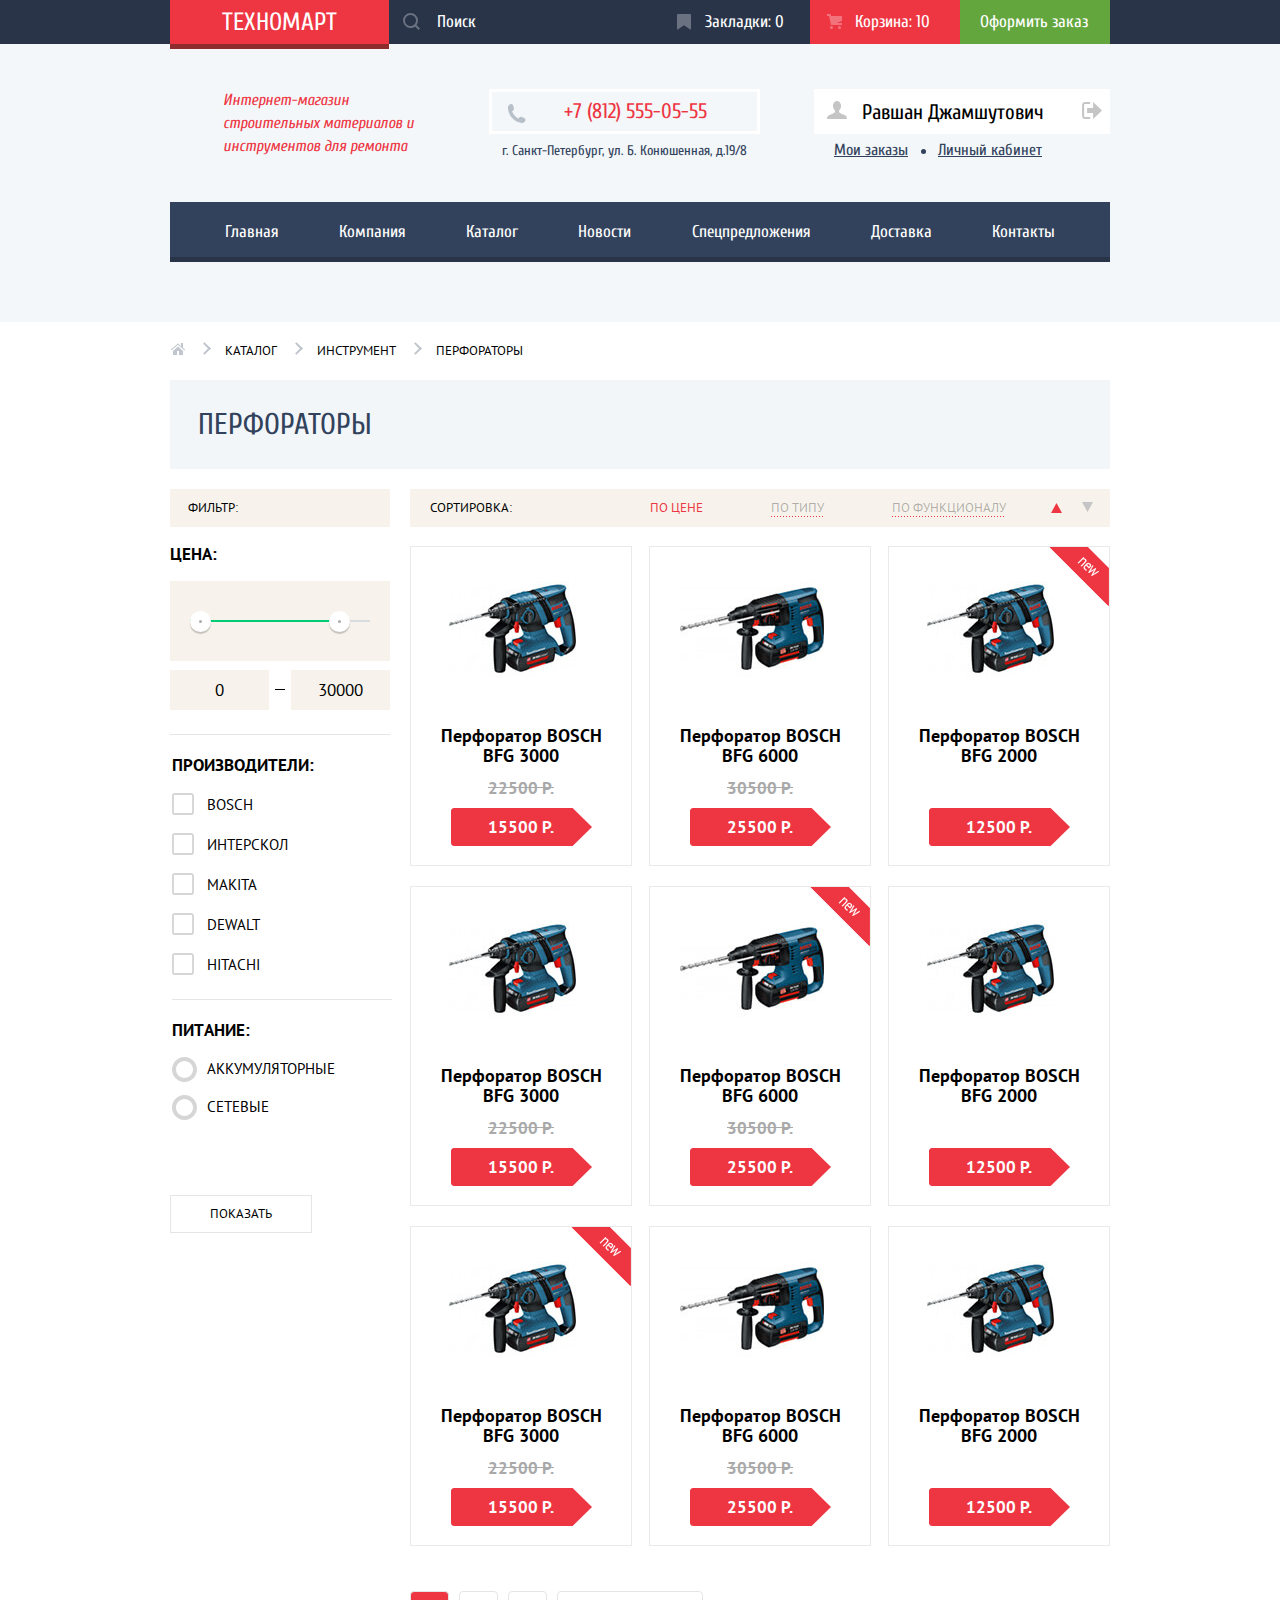
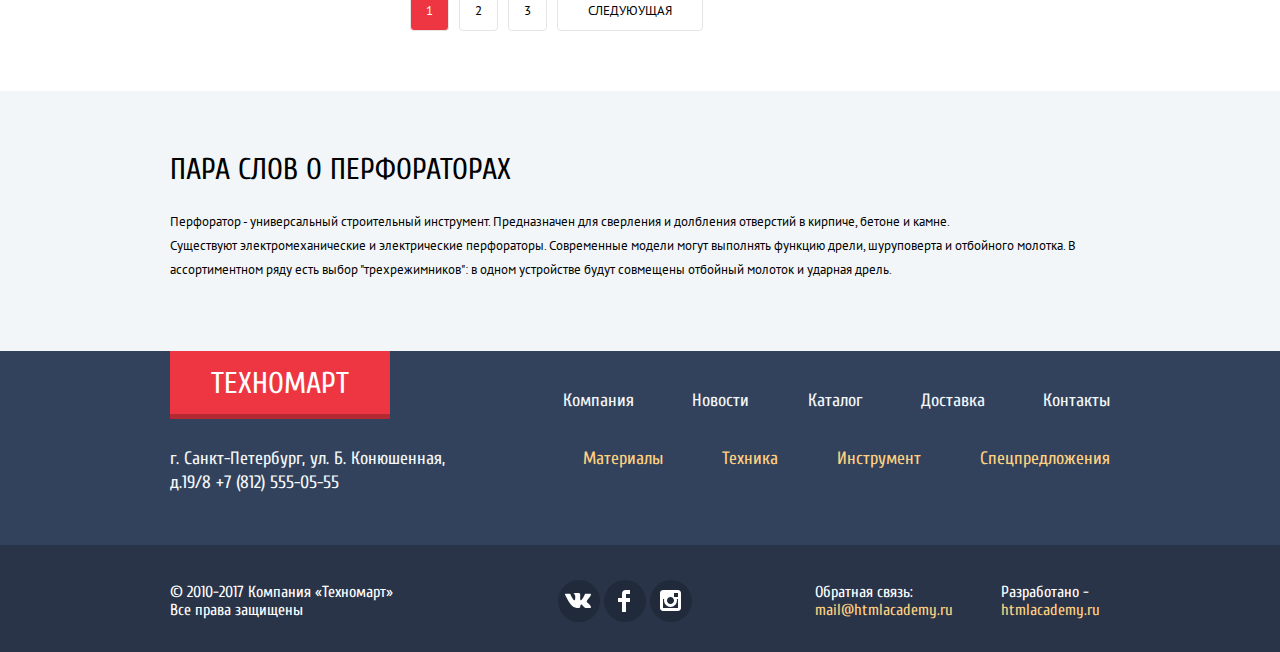
==== catalog.html @ 25296126 "подогнал по пикселям" ====
<!DOCTYPE html>
<html lang="ru">
	<head>
		<meta charset="utf-8">
		<title>HTML Academy: Техномарт</title>
		<link href="https://fonts.googleapis.com/css?family=Cuprum:400,400i,700&amp;subset=cyrillic" rel="stylesheet">
		<link href="https://fonts.googleapis.com/css?family=PT+Sans:400,700&amp;subset=cyrillic" rel="stylesheet">
		<link href="css/normalize.css" rel="stylesheet">
		<link href="css/style.css" rel="stylesheet" type="text/css">
	</head>
	<body>
		<header class="header header-catalog">
  			<div class="header-top">
  				<div class="container header-top-container">
						<a class="header-logo" href="index.html">ТЕХНОМАРТ</a>
						<form class="header-search" action="https://echo.htmlacademy.ru" method="post">
								<label for="label-search" class="visually-hidden">
									Поиск
								</label>
							  	<input id="label-search" type="search" name="search" placeholder="Поиск">
							  	<button type="submit">
							  		<svg xmlns="http://www.w3.org/2000/svg" width="17" height="17" viewBox="0 0 17 17"><path fill="#ffffff" d="M17 15.586l-3.542-3.542A7.465 7.465 0 0 0 15 7.5 7.5 7.5 0 1 0 7.5 15c1.71 0 3.282-.579 4.544-1.542L15.586 17 17 15.586zM2 7.5C2 4.467 4.467 2 7.5 2 10.532 2 13 4.467 13 7.5c0 3.032-2.468 5.5-5.5 5.5A5.506 5.506 0 0 1 2 7.5z"/></svg>
							  		<span class="visually-hidden">Искать</span>
							  	</button>
						</form>
		  				<ul class="header-buy">
			  				<li>
			  					<a class="header-buy-item header-buy-bookmarks" href="#">
			  						<span>Закладки:</span><span> 0</span>
			  					</a>
			  				</li>
			  				<li>
			  					<a class="header-buy-item header-buy-active header-buy-cart" href="#">
			  						<span>Корзина:</span><span> 10</span>
			  					</a>
			  				</li>
			  				<li><a class="header-buy-order" href="#">Оформить заказ</a></li>
		  			</ul>
		  		</div>
  			</div>
  			<div class="container">
	  			<div class="header-middle">
		  			<h1 class="header-caption">Интернет-магазин строительных материалов и инструментов для ремонта</h1>
		  			<div class="header-contacts header-contacts-2">
		  				<a class="header-number" href="tel:+78125550555">+7 (812) 555-05-55</a>
		  				<p class="header-address">г. Санкт-Петербург, ул. Б. Конюшенная, д.19/8
		  				</p>
		  			</div>
		  			<div class="header-middle-login-2">
		  				<a href="#" class="header-user">
		  					<svg xmlns="http://www.w3.org/2000/svg" width="20" height="18" viewBox="0 0 20 18"><path fill="#c5c5c5" d="M17.881 14.166c-2.144-.735-4.256-1.666-5.207-2.39-.657-.501-.77-1.618-.517-2.415 1.118-.903 1.864-2.477 1.864-4.278C14.021 2.276 12.221 0 10 0S5.979 2.276 5.979 5.083c0 1.801.746 3.374 1.863 4.277.253.798.141 1.915-.517 2.416-.95.724-3.063 1.654-5.207 2.39S0 18 0 18h20s.025-3.099-2.119-3.834z"/></svg>
							<span>Равшан Джамшутович</span>
							<svg xmlns="http://www.w3.org/2000/svg" width="21" height="17" viewBox="0 0 21 17"><g fill="#c5c5c5"><path fill="#c5c5c5" d="M21 8.5L12.125 0v6h-6v5h6v6z"/><path fill="#c5c5c5" d="M3.106 13.952V3.048c.018-.376.171-1.057 1.01-1.057h5.027V0H4.116C1.938 0 1.112 1.81 1.087 3.027v10.946C1.112 15.189 1.938 17 4.116 17h5.027v-1.99H4.116c-.839 0-.992-.683-1.01-1.058z"/></g></svg>
						</a>
	   					<ul class="header-navigation">
	   						<li><a href="#">Мои заказы</a></li>
	   						<li><a href="#">Личный кабинет</a></li>
	   					</ul>
		  			</div>
		  		</div>
		  		<nav class="site-navigation">
			  		<ul class="site-navigation-list">
			  			<li><a href="index.html">Главная</a></li>
			  			<li><a href="#">Компания</a></li>
			  			<li><a href="catalog.html">Каталог</a></li>
			  			<li><a href="#">Новости</a></li>
			  			<li><a href="#">Спецпредложения</a></li>
			  			<li><a href="#">Доставка</a></li>
			  			<li><a href="#">Контакты</a></li>
			  		</ul>
				</nav>
			</div>
  		</header>
  		<main>
  			<div class="container">
	  			<ul class="breadcrumbs">
	  				<li>
	  					<a href="index.html" class="breadcrumbs-index">
	  						<span class="visually-hidden"> На главную</span>
	  						<svg xmlns="http://www.w3.org/2000/svg" width="15" height="12" viewBox="0 0 15 12"><g fill="#C1C6CE"><path d="M3 8v4h4V8h2v4h4V8L8 3.516z"/><path d="M14.831 6.365L13 4.751V0h-2v2.987L8.332.635c-.02-.017-.043-.023-.064-.037a.465.465 0 0 0-.08-.047.551.551 0 0 0-.095-.024C8.062.521 8.032.515 8 .515c-.031 0-.061.006-.092.012a.46.46 0 0 0-.095.025c-.028.011-.053.029-.08.046-.021.014-.045.02-.064.037l-6.498 5.73a.501.501 0 0 0 .33.875.497.497 0 0 0 .331-.125L8 1.677l6.169 5.438a.501.501 0 0 0 .662-.75z"/></g></svg>
	  					</a>
	  				</li>
	  				<li><a href="catalog.html">Каталог</a></li>
	  				<li><a href="#">Инструмент</a></li>
	  				<li>Перфораторы</li>
	  			</ul>
  			<h2>ПЕРФОРАТОРЫ</h2>
  		</div>
	  		<section class="container products">
	  			<div class="sorting-container">
		          <h3 class="sorting-block">ФИЛЬТР:</h3>
		          <div class="more-sorting">
		            <p>Сортировка:</p>
		            <div class="more-sorting-inner">
			            <a href="#" class="more-sorting-active">По цене</a>
			            <a href="#">По типу</a>
			            <a href="#">По функционалу</a>
			            <div class="more-sorting-lift">
				            <a href="#">
				            	<span class="visually-hidden">вверх</span>
				            	<svg xmlns="http://www.w3.org/2000/svg" width="11" height="10" viewBox="0 0 11 10"><path class="more-sorting-active" fill="#231F20" d="M5.5 0L0 10h11z"/></svg>
				            </a>
				            <a href="#">
				            	<span class="visually-hidden">вниз</span>
				            	<svg xmlns="http://www.w3.org/2000/svg" width="11" height="10" viewBox="0 0 11 10"><path fill="#231F20" d="M5.5 10L0 0h11"/></svg>
				            </a> 
				        </div>
			        </div>
		          </div>
		      	</div>
		    <div class="main-container">
		      <div class="form-container">
		          <form action="https://echo.htmlacademy.ru" method="post">
		            <div class="filter-price">
		            	<div class="filter-price-title">Цена:</div>
		            	<div class="filter-price-range">
		            		<div class="scale">
		            			<div class="bar"></div>
		            		</div>
		            		<div class="range-toggle range-toggle-min"></div>
        					<div class="range-toggle range-toggle-max"></div>
		            	</div>
		            	<div class="filter-price-controls">
							<label class="min-price">
								<span class="visually-hidden">от</span>
								<input type="text" name="min-price" value="0">
							</label>
							<label class="max-price">
								<span class="visually-hidden">до</span>
								<input type="text" name="max-price" value="30000">
							</label>
		            	</div>
		            </div>
		            <fieldset class="sorting-brand">
		              <legend>ПРОИЗВОДИТЕЛИ:</legend>
		                <label>
		                	<input type="checkbox" name="producers" value="BOSCH" class="visually-hidden">
		                	<span class="checkbox-indicator"></span>
		                	BOSCH
		                </label>
		                <label>
		                	<input type="checkbox" name="producers" value="ИНТЕРСКОЛ" class="visually-hidden">
		                	<span class="checkbox-indicator"></span>
		                	ИНТЕРСКОЛ
		                </label>
		                <label>
		                	<input type="checkbox" name="producers" value="MAKITA" class="visually-hidden">
		                	<span class="checkbox-indicator"></span>
		                	MAKITA
		                </label>
		                <label>
		                	<input type="checkbox" name="producers" value="DEWALT" class="visually-hidden">
		                	<span class="checkbox-indicator"></span>
		                	DEWALT
		                </label>
		                <label>
		                	<input type="checkbox" name="producers" value="HITACHI" class="visually-hidden">
		                	<span class="checkbox-indicator"></span>
		                	HITACHI
		                </label>
		              </fieldset>
			          <fieldset class="sorting-choose">
			            <legend>ПИТАНИЕ:</legend>
			            <label>
			            	<input type="radio" name="supply" value="АККУМУЛЯТОРНЫЕ" class="visually-hidden">
			            	<span class="radiobutton-indicator"></span>
			            	АККУМУЛЯТОРНЫЕ
			            </label>
			            <label>
			            	<input type="radio" name="supply" value="СЕТЕВЫЕ" class="visually-hidden">
			            	<span class="radiobutton-indicator"></span>
			            	СЕТЕВЫЕ
			            </label>
			          </fieldset>
		          	  <button type="submit" class="form-button" name="sorting-button" value="Показать">ПОКАЗАТЬ</button>
		          </form>
	      	</div>
				<ul class="products-catalog">
					<li class="products-item">
	              		<div class="products-img">
	              			<img src="img/BFG_3000.jpg" width="127" height="112" alt="Перфоратор BOSCH BFG 3000">
	              		</div>
	              		<div class="products-description">
		  					<h3 class="products-name">
		  							Перфоратор BOSCH<br>
		  							BFG 3000
		  					</h3>
		              		<span class="old-price">22500 Р.</span>
		              		<span class="price-current">15500 Р.</span>
		              		<div class="products-buy">
		              			<a href="#" class="products-buy-button">Купить</a>
		              			<a href="#" class="products-buy-button bookmarks-button">В закладки</a>
		              		</div>
		              	</div>
	              	</li>
          			<li class="products-item">
	              		<div class="products-img">
	              			<img src="img/BFG_6000.jpg" width="144" height="128" alt="Перфоратор BOSCH BFG 6000">
	              		</div>
	              		<div class="products-description">
		  					<h3 class="products-name">
		  							Перфоратор BOSCH<br>
		  							BFG 6000
		  					</h3>
		              			<span class="old-price">30500 Р.</span>
		              			<span class="price-current">25500 Р.</span>
			              		<div class="products-buy">
			              			<a href="#" class="products-buy-button">Купить</a>
			              			<a href="#" class="products-buy-button bookmarks-button">В закладки</a>
			              		</div>	
			             </div>
	              	</li>
          			<li class="products-item new-flag">
	              		<div class="products-img">
	              			<img src="img/BFG_2000.jpg" width="127" height="112" alt="Перфоратор BOSCH BFG 2000">
	              		</div>
	              		<div class="products-description">
		  					<h3 class="products-name">
		  							Перфоратор BOSCH<br>
		  							BFG 2000
		  					</h3>
		              		<span class="price-current">12500 Р.</span>
		              		<div class="products-buy">
		              			<a href="#" class="products-buy-button">Купить</a>
		              			<a href="#" class="products-buy-button bookmarks-button">В закладки</a>
		              		</div>
		              	</div>	
	              	</li>
          			<li class="products-item">
	              		<div class="products-img">
	              			<img src="img/BFG_3000.jpg" width="127" height="112" alt="Перфоратор BOSCH BFG 3000">
	              		</div>
	              		<div class="products-description">
		  					<h3 class="products-name">
		  							Перфоратор BOSCH<br>
		  							BFG 3000
		  					</h3>
		              		<span class="old-price">22500 Р.</span>
		              		<span class="price-current">15500 Р.</span>
		              		<div class="products-buy">
		              			<a href="#" class="products-buy-button">Купить</a>
		              			<a href="#" class="products-buy-button bookmarks-button">В закладки</a>
		              		</div>
		              	</div>
	              	</li>
          			<li class="products-item new-flag">
	              		<div class="products-img">
	              			<img src="img/BFG_6000.jpg" width="144" height="128" alt="Перфоратор BOSCH BFG 6000">
	              		</div>
	              		<div class="products-description">
		  					<h3 class="products-name">
		  							Перфоратор BOSCH<br>
		  							BFG 6000
		  					</h3>
		              			<span class="old-price">30500 Р.</span>
		              			<span class="price-current">25500 Р.</span>
			              		<div class="products-buy">
			              			<a href="#" class="products-buy-button">Купить</a>
			              			<a href="#" class="products-buy-button bookmarks-button">В закладки</a>
			              		</div>	
			             </div>
	              	</li>
          			<li class="products-item">
	              		<div class="products-img">
	              			<img src="img/BFG_2000.jpg" width="127" height="112" alt="Перфоратор BOSCH BFG 2000">
	              		</div>
	              		<div class="products-description">
		  					<h3 class="products-name">
		  							Перфоратор BOSCH<br>
		  							BFG 2000
		  					</h3>
		              		<span class="price-current">12500 Р.</span>
		              		<div class="products-buy">
		              			<a href="#" class="products-buy-button">Купить</a>
		              			<a href="#" class="products-buy-button bookmarks-button">В закладки</a>
		              		</div>
		              	</div>	
	              	</li>
          			<li class="products-item new-flag">
	              		<div class="products-img">
	              			<img src="img/BFG_3000.jpg" width="127" height="112" alt="Перфоратор BOSCH BFG 3000">
	              		</div>
	              		<div class="products-description">
		  					<h3 class="products-name">
		  							Перфоратор BOSCH<br>
		  							BFG 3000
		  					</h3>
		              		<span class="old-price">22500 Р.</span>
		              		<span class="price-current">15500 Р.</span>
		              		<div class="products-buy">
		              			<a href="#" class="products-buy-button">Купить</a>
		              			<a href="#" class="products-buy-button bookmarks-button">В закладки</a>
		              		</div>
		              	</div>
	              	</li>
          			<li class="products-item">
	              		<div class="products-img">
	              			<img src="img/BFG_6000.jpg" width="144" height="128" alt="Перфоратор BOSCH BFG 6000">
	              		</div>
	              		<div class="products-description">
		  					<h3 class="products-name">
		  							Перфоратор BOSCH<br>
		  							BFG 6000
		  					</h3>
		              			<span class="old-price">30500 Р.</span>
		              			<span class="price-current">25500 Р.</span>
			              		<div class="products-buy">
			              			<a href="#" class="products-buy-button">Купить</a>
			              			<a href="#" class="products-buy-button bookmarks-button">В закладки</a>
			              		</div>	
			             </div>
	              	</li>
            		<li class="products-item">
	              		<div class="products-img">
	              			<img src="img/BFG_2000.jpg" width="127" height="112" alt="Перфоратор BOSCH BFG 2000">
	              		</div>
	              		<div class="products-description">
		  					<h3 class="products-name">
		  							Перфоратор BOSCH<br>
		  							BFG 2000
		  					</h3>
		              		<span class="price-current">12500 Р.</span>
		              		<div class="products-buy">
		              			<a href="#" class="products-buy-button">Купить</a>
		              			<a href="#" class="products-buy-button bookmarks-button">В закладки</a>
		              		</div>
		              	</div>	
	              	</li>
         	</ul>
	    </div>
          <ul class="pagination">
          	<li>
          		<a href="#" class="pagination-active">1</a>
          	</li>
          	<li>
          		<a href="#">2</a>
          	</li>
          	<li>
          		<a href="#">3</a>
          	</li>
          	<li class="pagination-next">
          		<a href="#">СЛЕДУЮУЩАЯ</a>
          	</li> 
          </ul>
          </section>
          <section class="perforators-about">
          	<div class="perforators-about-container">
	          	<h3>ПАРА СЛОВ О ПЕРФОРАТОРАХ</h3>
	          	<p>Перфоратор - универсальный строительный инструмент. Предназначен для сверления и долбления отверстий в кирпиче, бетоне и камне.<br>
	          	Существуют электромеханические и электрические перфораторы. Современные модели могут выполнять функцию дрели, шуруповерта и отбойного молотка. В ассортиментном ряду есть выбор "трехрежимников": в одном устройстве будут совмещены отбойный молоток и ударная дрель. </p>
	          </div>
          </section>
      </main>
     <footer class="footer-navigation">
        	<div class="container">
	        	<div class="footer-container">
		  			<a class="footer-navigation-logo" href="#">ТЕХНОМАРТ</a>
		  			<ul class="footer-navigation-list">
		  				<li><a href="#">Компания</a></li>
		  				<li><a href="#">Новости</a></li>
		  				<li><a href="catalog.html">Каталог</a></li>
		  				<li><a href="#">Доставка</a></li>
		  				<li><a href="#">Контакты</a></li>
		  			</ul>
	  			</div>
	  			<div class="footer-container-2">
	  				<p>г. Санкт-Петербург, ул. Б. Конюшенная, д.19/8
		  			<a class="footer-navigation-number" href="tel:+78125550555">+7 (812) 555-05-55</a>
		  			</p>
		  			<ul class="footer-line footer-navigation-categories">
		  				<li><a href="#">Материалы</a></li>
		  				<li><a href="#">Техника</a></li>
		  				<li><a href="#">Инструмент</a></li>
		  				<li><a href="#">Спецпредложения</a></li>
		  			</ul>
		  		</div>
		  	</div>
  		</footer>
  		<footer class="footer">
  			<div class="container footer-flex">
	  			<p class="footer-copyright">&copy; 2010-2017 Компания <q>Техномарт</q> Все права защищены</p>
	  			<ul class="footer-social">
	          		<li><a class="footer-social-button button-vk" href="#">Вконтакте</a></li>
	          		<li><a class="footer-social-button button-fb" href="#">Фейсбук</a></li>
	          		<li><a class="footer-social-button button-inst" href="#">Инстаграм</a></li>
	        	</ul>
	        	<div class="footer-creators">
		        	<p class="footer-line footer-contacts">Обратная связь:<br>
		        		<a href="mailto:mail@htmlacademy.ru">mail@htmlacademy.ru</a>
		        	</p>
		        	<p class="footer-line footer-developers">
		        		<span>Разработано -</span><br>
		        		<a href="htmlacademy.ru">htmlacademy.ru</a>
		        	</p>
		        </div>
	        </div>
        </footer>
        <section class="modal modal-bookmarks">
        	<button class="modal-close" type="button">закрыть</button>
        	<p>Товар добавлен в корзину!</p>
        	<div class="grey">
	        	<a href="#" class="red-button bookmarks-checkout">ОФОРМИТЬ ЗАКАЗ</a>
	        	<a href="#" class="bookmarks-continue">ПРОДОЛЖИТЬ ПОКУПКИ</a>
        	</div>
        </section>
    </body>
   </html>
---- css/style.css ----
body {
	font-family: "Cuprum", Arial, sans-serif;
	font-size: 14px;
	line-height: 24px;
	font-weight: 700;
	color: #000000;
	text-transform: uppercase;

	background-color: #ffffff;
}

a {
	text-decoration: none;
}
img {
	max-width: 100%;
	height: auto;
}
.visually-hidden:not(:focus):not(:active),
input[type="checkbox"].visually-hidden,
input[type="radio"].visually-hidden {
  position: absolute;

  width: 1px;
  height: 1px;
  margin: -1px;
  border: 0;
  padding: 0;

  white-space: nowrap;

  clip-path: inset(100%);
  clip: rect(0 0 0 0);
  overflow: hidden;
}
.container {
	width:940px;
	padding-left: 42px;
	padding-right: 42px;
	margin:auto;
}
.header {
	color: #ffffff;
	background-color: #F3F7F9;
	width:100%;
	padding-bottom:60px;
	margin-bottom:59px;
}
.header-top {
	background-color:#293449;
	padding:0;
	width:100%;
	margin-bottom:45px;
}
.header-top-container {
	display:flex;
	min-height:42px;
	justify-content: space-between;
	flex-wrap: wrap;
}
.logo-search-wrap {
	display: flex;
	justify-content: flex-start;
}
.header-logo {
	font-size: 25px;
  	font-weight: normal;
    font-style: normal;
	line-height: 18px;
	color:#ffffff;

	background-color:  #ee3643;
	position: relative;

	padding-left:52px;
	padding-right:52px;
	padding-top:14px;
	padding-bottom:12px;
}
.header-logo:hover,
.header-logo:focus {
	background-color: #ca2c37;
}
.header-logo:active {
  background-color: #ba2732;
}
.header-logo::before {
	content: "";
	position: absolute;
	bottom:-5px;
	left:0;
	right: 0;

	height:5px;

	background-color: #8e2d2e;
}
.header-search {
	margin:0;
	padding:0px;
	padding-left: 0;


	position: relative;
} 
.header-search button {
	position:absolute;

	width:17px;
	height:17px;
	top:12px;
	left:7px;

	opacity:0.3;
	background-color: transparent;
	border:none;
}
.header-search input:hover + button {
	opacity: 1;
}
.header-search button:active {
	opacity: 0.5;
	outline: none;
}
.header-search input {
  font-size: 17px;
  font-weight: normal;
  font-style: normal;
  line-height: 18px;
  letter-spacing: normal;
  color: #ffffff;

  background-color:#293449;
  border:none;

  padding-left:47px;
  padding-top:13px;
  padding-bottom:12px;
  padding-right:53px;
}
::-webkit-input-placeholder { /* Chrome/Opera/Safari */
  color: #ffffff;
}
::-moz-placeholder { /* Firefox 19+ */
  color: #ffffff;
}
:-ms-input-placeholder { /* IE 10+ */
  color: #ffffff;
}
:-moz-placeholder { /* Firefox 18- */
  color: #ffffff;
}
.header-search input:active,
.header-search input:focus {
	background-color: #fff;
	outline: none;
}
.header-search input:focus,
.header-search input:active::-webkit-input-placeholder {
	color:#000;
}
.header-search input:active + button path,
.header-search input:focus + button path {
	fill:#ee3643;
}
.header-buy {
	display:flex;
	margin:0;

	list-style:none;
	padding-left:0;
}
.header-buy a {
  font-size: 17px;
  font-weight: normal;
  font-style: normal;
  line-height: 18px;
  color: #ffffff;
  text-transform: none;
}
.header-buy-item  {
  background-color: #293449;
  display: block;
  padding-top:13px;
  padding-bottom: 13px;
  padding-left:45px;
  padding-right:25px;

  width: 150px;
  box-sizing: border-box;
}
.header-buy-item:hover,
.header-buy-item:focus {
	background-color:#212a3a;
}
.header-buy-item:active {
	background-color: #161d29;
	color: rgba(255, 255, 255, 0.6);
}
.header-buy-active {
  background-color: #ee3643;
}
.header-buy-bookmarks,
.header-buy-cart {
	position: relative;
}
.header-buy-bookmarks::before {
	content: "";
	position:absolute;
	background-image: url("../img/svg/icon-bookmark.svg");
	background-repeat: no-repeat;
	width:14px;
	height:16px;

	left:17px;
	top:14px;

	opacity:0.3;
}
.header-buy-cart::before {
	content: "";
	position:absolute;
	background-image: url("../img/svg/icon-cart.svg");
	background-repeat: no-repeat;
	width:15px;
	height:15px;

	left:17px;
	top:14px;

	opacity: 0.3;
}
.header-buy-bookmarks:hover::before,
.header-buy-cart:hover::before {
	opacity:1;
}
.header-buy-bookmarks:active::before,
.header-buy-cart:active::before {
	opacity:0.5;
}

.header-buy-order {
    font-size: 17px;
	font-weight: normal;
	font-style: normal;
	line-height: 18px;

	padding:13px 20px;
	background-color: #63a63e;
	display: block;

	width: 150px;
	box-sizing: border-box;

	text-transform: none;
}
.header-buy-order:hover,
.header-buy-order:focus {
	background-color: #5fbb2d;
}
.header-buy-order:focus {
	background-color: #518534;
}
.header-middle {
	background-color: #F3F7F9;
	display: flex;
	justify-content: space-between;
	align-items: flex-start;
	flex-wrap: wrap;

	margin-bottom:39px;
}
.header-caption {
	font-size:16px;
	font-weight:normal;
	font-style: italic;
	line-height: 23px;
	color: #ee3643;

	width: 196px;
  	margin:0;
  	padding-left: 53px;

	text-transform: none;
}
.header-contacts {
	width:300px;
	text-align: center; 
	display: flex;
	align-items: center; 
	flex-direction: column; 
}
.header-number {
  font-size: 21px;
  font-weight: normal;
  font-style: normal;
  line-height:21px;
  color: #ee3643;
	
  border: solid 3px #ffffff;
  padding:9px;
  padding-right:50px;
  padding-left:72px; 
  margin-bottom: 5px;
  text-align: left;

  position: relative;
}
.header-number::before {
	content: "";
	background-image: url("../img/svg/icon-phone.svg");
	background-repeat:no-repeat;

	width:19px;
	height:19px;
	position:absolute;
	top:12px;
	left:15px;
}
.header-address {
	font-size: 14px;
	font-weight: normal;
  	font-style: normal;
  	line-height: 24px;
	color:#32425c;

	margin:0;

	text-transform: none;
}
.header-middle-login {
	display: flex;
	justify-content: space-between;
	flex-wrap: wrap;

	width:283px;
}
.header-navigation {
	display: flex;
}
.login {
  font-size: 21px;
  font-weight: normal;
  font-style: normal;
  line-height: 21px;
  color: #000000;

  text-transform: none;
  padding-top:13px;
  padding-bottom:11px;
  margin-bottom:10px;
}
.login:hover {
	color: #ee3643;
}
.login:active {
	color: rgba(0, 0, 0, 0.3);
}
.login-link {
	background-color: #ffffff;

	padding-left:14px;
	padding-right: 26px;
}
.login-link svg {
	margin-right:8px;
}
.login-link:hover path,
.login-link:focus path {
	fill:#2F405C;
}
.login-link:active path {
	fill: #c5c5c5;
}
.login-registration {
	background-color: #ffffff;
	padding-left:24px;
	padding-right:25px;
}
.site-navigation {
  	min-height: 60px;
	background-color:  #32425c;
	box-shadow: inset 0px -5px 0 0 #293449;
	padding-left:0;
}
.site-navigation-list {
	padding:0 27px;
	margin:0;
	display: flex; 
	justify-content: space-between; 
	flex-wrap: wrap;

	list-style: none;
}
.site-navigation-list li {
	margin: 0;
}
.site-navigation-list a {
	font-size:17px;
	font-weight: normal;
  	font-style: normal;
  	line-height:60px;
  	vertical-align: middle;
	color: #ffffff;

	margin: 0;
	text-transform: none;
	padding-top:20px;
	padding-bottom:20px;
	padding-right:28px;
	padding-left: 28px;
}
.site-navigation-list a:hover{
	background-color:#212a3a;
	height:55px;
}
.site-navigation-list a:active {
	background-color: #1d2739;
}
.categories {
	margin-bottom:53px;

}
.categories-navigation {
	display: flex;
	justify-content: space-between;
	padding: 0;
	flex-wrap: wrap;
	margin:0;

	list-style: none;
}
.categories-navigation-inner {
	display: flex;
	list-style: none;
	flex-direction: column;
	padding: 0;

	list-style: none;
}
.categories-navigation p {
  font-size: 24px;
  font-weight: bold;
  font-style: normal;
  line-height: 30px;
  color: #ffffff;

  margin:0;

  text-transform: none;
}
.categories-button {
  font-size: 14px;
  font-weight: normal;
  font-style: normal;
  line-height: 18px;
  text-align: center;
  color: #ffffff;
  
  display: block;
  background-color: rgb(0,0,0,0.1);
  border-radius: 3px;

  padding-top:11px;
  padding-bottom: 9px;
  margin-left:1px;
  max-width:135px;
}
.categories-button:hover,
.categories-button:focus {
	background-color: rgb(0,0,0,0.2);
	outline: none;
}
.categories-button:active {
	background-color: rgb(0,0,0,0.3);
}
.categories-item {
	width: 300px;
	margin-bottom: 20px;
	padding:23px;
	padding-top:20px;
	padding-bottom:21px;

	position: relative;
	box-sizing: border-box; 
}
.categories-item:last-of-type {
	margin-bottom: 0;
}
.categories-item p {
	margin-bottom:12px;
	max-width:190px;
}
.categories-materials {
	background-color: #ffbf47;
}
.categories-materials::after{
	content: "";
	background-image: url("../img/svg/icon-1.svg");
	background-repeat:no-repeat;
	position:absolute;

	width:44px;
	height:65px;
	right:43px;
	top:31px;
}
.categories-instrument {
  background-color: #3bbce3;
}
.categories-instrument::before {
	content: "";
	background-image: url("../img/svg/icon-2.svg");
	background-repeat: no-repeat;
	position:absolute;

	width:75px;
	height:61px;
	top:33px;
	right:28px;
}
.categories-technique {
  background-color: #dc91d8;
}
.categories-technique::before {
	content: "";
	background-image: url("../img/svg/icon-3.svg");
	background-repeat: no-repeat;
	position: absolute;

	width:78px;
	height:62px; 
	top:31px;
	right:31px;
}
.slider {
	width: 620px;
	position: relative;
}
.slider::before {
	content: "";
	position: absolute;

	width: 11px;
    height: 11px;
    border-radius: 50%;
    background-color: #fff;

    bottom:35px;
    left:295px;
}
.slider::after {
	content: "";
	position: absolute;

	width: 5px;
    height: 5px;
    border:solid 3px #fff;
    border-radius: 50%;
    background-color: #ee3643;

    bottom:35px;
    left:314px;
}
.slide-switch {
	position: absolute;

	width:28px;
	height:28px;
	background-color: rgb(255,255,255,0);
	border:none;
	border-left:3px solid #fff;
	border-bottom: 3px solid #fff;

	cursor: pointer;
	outline: none;
}
.slide-left {
	left:30px;
	top:50%;
	margin-top:-15px;
	transform: rotate(45deg);
}
.slide-right {
	right:26px;
	top:50%;
	margin-top:-15px;

	transform: rotate(225deg);
}
.slider h3 {
  font-size: 36px;
  font-weight: bold;
  font-style: normal;
  line-height: 36px;
  color: #ffffff;

  margin:0;
  margin-bottom:2px;
}
.slider p {
  font-size: 18px;
  font-weight: normal;
  font-style: normal;
  line-height: 24px;
  color: #ffffff;

  text-transform: none;
}
.slider-text {
	margin-left:24px;
	padding-top:23px;
}
.slide-button {
  font-size: 14px;
  font-weight: normal;
  font-style: normal;
  line-height: 14px;
  color: #ffffff;

  background-color: #ee3643;
  padding-left:48px;
  padding-right:48px;
  margin-bottom:22px;
  margin-left:25px;
}
.slide-first {
  width: 620px;
  height: 266px;

  background-color: #685C52;
  background-image: url("../img/slider2.jpg");
  background-repeat: no-repeat;
  background-position:center;

  display: flex;
  flex-direction: column;
  align-items:flex-start;
  justify-content: space-between;

  padding-bottom:;
}
.slide-second {
  width: 620px;
  height: 266px;
  background-color: #685C52;
  background-image: url(../img/slider1.jpg);
  background-repeat: no-repeat;
  background-position:center;

  display: flex;
  flex-direction: column;
  align-items:flex-start;
  justify-content: space-between;
}
.slide-hidden {
	 display: none;
}
.red-button {
  background-color: #ee3643;
  padding-top: 12px;
  padding-bottom:12px;
  border-radius:4px;
}
.red-button:hover,
.red-button:focus {
	background-color: #ca2c37;
} 
.red-button:active {
	background-color: #ba2732;
}
.categories-discount {
  background-color: #8ed78f;
}
.categories-discount::before {
	content: "";
	background-image: url("../img/svg/icon-4.svg");
	background-repeat:no-repeat;
	position: absolute;

	width:59px;
	height:72px;
	top:26px;
	right:45px;
}
.categories-delivery {
  background-color: #ffc047;
}
.categories-delivery::before {
	content: "";
	background-image: url("../img/svg/icon-5.svg");
	background-repeat: no-repeat;
	position: absolute;

	width:78px;
	height:63px;
	top:32px;
	right:31px;
}
.popular-block {
  min-height: 89px;
  background-color: #f9f5f0;

  display: flex;
  justify-content: space-between;
  align-items: center;
  flex-wrap: wrap;

  padding-left:26px;
  padding-right: 24px;
  margin-bottom: 20px;
}
.popular-block h2 {
  font-size: 30px;
  font-weight: normal;
  font-style: normal;
  line-height: 30px;
  color: #32425c;

  padding-right:200px;
}
.popular-button {
  font-size: 14px;
  font-weight: normal;
  font-style: normal;
  line-height: 14px;
  color: #ffffff;
  vertical-align: middle;
  text-align: center;

  padding-left:55px;
  padding-right: 55px;
}
.products-catalog {
	display: flex;
	justify-content: space-between;
	flex-wrap: wrap;
	padding:0;
	margin:0;

	list-style: none;
}
.new-flag::before {
	content: "";
	background-image: url("../img/new-flag-copy.png");
	background-repeat: no-repeat;

	position: absolute;
	top:0;
	right:0;

	width:60px;
	height: 60px;
}
.products-item {
  width: 220px;
  min-height: 318px;
  background-color: #ffffff;
  border: solid 1px #eaeaea;

  display: flex;
  flex-direction: column;
  align-items: center;

  position: relative;

  margin-bottom: 20px;
}
.products-item:hover {
	box-shadow: 0 10px 25px 0 rgba(41, 52, 73, 0.5);
}
.products-item:hover .products-img {
	visibility: hidden;
}
.products-item:hover .products-buy {
	display: flex;
}
.products-img {
	min-height:164px;

	display: flex;

	margin-bottom:15px;
	padding-right: 17px;
}
.products-img img {
	margin: auto;
}
.products-description {
	display: flex;
	flex-direction: column;
	justify-content: space-between;
	align-items: center;

	min-height:120px;
}
.products-name {
  font-family: "PT Sans", Arial, sans-serif;
  font-size: 18px;
  font-weight: bold;
  font-style: normal;
  line-height: 20px;
  text-align: center;
  color: #000000;

  align-self: stretch;

  text-transform: none;

  margin:0;
  margin-bottom: 12px;
}
.old-price {
  font-family: "PT Sans", Arial, sans-serif;
  font-size: 17px;
  font-weight: bold;
  font-style: normal;
  line-height: 18px;
  color: #a9a9a9;

  text-decoration: line-through;

  margin-bottom: 10px;
}
.price-current {
  font-family: "PT Sans", Arial, sans-serif;
  font-size: 17px;
  font-weight: bold;
  font-style: normal;
  font-stretch: normal;
  line-height: 18px;
  letter-spacing: normal;
  color: #ffffff;

  text-align: center;
  width: 141px;
  height: 38px;
  background-image: url("../img/svg/red-button.svg");
  background-repeat: no-repeat;

  display: flex;
  flex-direction: column;
  justify-content: center;
}
.products-buy {
	display: none;
	flex-direction: column;
	align-items: flex-start;

	position:absolute;
	top:44px;
}
.products-buy-button {
	width:135px;
	box-sizing: border-box;
	border-radius: 3px;

	margin-bottom:7px;
}
.products-buy a:nth-child(1) {
  font-size: 14px;
  font-weight: normal;
  font-style: normal;
  line-height: 18px;
  color: #ffffff;

  padding-top:14px;
  padding-bottom:14px;
  padding-left:49px;
  padding-right:49px;

  background-color: #63a63e;
  box-shadow: inset 0px -3px 0 0 #367315;

  position: relative;
}
.products-buy a:nth-child(1):hover {
	 background-color: #5fbb2d;
}
.products-buy a:nth-child(1):active {
	background-color: #518534;
}
.products-buy a:nth-child(1)::before {
	content: "";
	background-image: url("../img/svg/icon-cart.svg");
	background-repeat: no-repeat;

	position: absolute;

	top:14px;
	left:15px;

	width:15px;
	height:15px;
	opacity: 0.3;
}
.products-buy a:nth-child(1):hover::before {
	opacity:1;
}
.bookmarks-button {
  font-size: 14px;
  font-weight: normal;
  font-style: normal;
  line-height: 18px;
  color: #32425c;

  padding-top:11px;
  padding-bottom:11px;
  padding-left:30px;
  padding-right: 30px;

  border: solid 3px #63a63e;
}
.bookmarks-button:hover {
	border: solid 3px #32425c;
}
.bookmarks-button:active {
	color: rgba(50, 66, 92, 0.3);

	border: solid 3px rgb(50,66,92,0.3);
}
.all-producers {
  font-size: 14px;
  font-weight: normal;
  font-style: normal;
  line-height: 14px;
  color: #ffffff;
  vertical-align: middle;
  text-align: center;

  padding-left:69px;
  padding-right: 70px;
}
.producers-catalog {
	display: flex;
	flex-wrap: wrap;
	justify-content: space-between;
	padding:0;
	max-width:940px;
	margin-bottom:65px;

	list-style: none;
}
.producers-icon {
	width:220px;
}
.producers-icon a {
  min-height: 143px;
  background-color: #ffffff;
  border: solid 1px #eaeaea;
  display: flex;
  align-items: center;
  margin-bottom: 20px;
}
.producers-icon a:hover,
.producers-icon a:focus {
	box-shadow: 0px 10px 25px 0 rgba(41, 52, 73, 0.5);
}
.producers-icon a:active {
	 box-shadow: 0px 4px 10px 0 rgba(41, 52, 73, 0.5);
}
.producers-icon img {
	margin: auto;
}
.producers-icon img:active {
	opacity:0.3;
}
.service {
  background-color: #F5F9FA;
  margin-bottom:75px;
  width:100%;
  padding-bottom:100px;
  padding-top:66px;
}
.service h2 {
  font-size: 30px;
  font-weight: normal;
  font-style: normal;
  line-height: 30px;
  color: #000000;

  margin-top:0;
}
.service h2+p {
  width: 400px;
  margin-bottom:68px;
}
.service p {
  font-family: "PT Sans", Arial, sans-serif;
  font-size: 13px;
  font-weight: normal;
  font-style: normal;
  line-height: 24px;
  text-align: left;
  color: #000000;

  text-transform: none;
}
.service-container {
	display:flex;
	justify-content: space-between;
	align-items:flex-start;
	min-height:130px;
	position: relative;
}
.service-container::after {
	content: "";
	background-image: url("../img/stick-shadow.png");
	background-repeat: no-repeat;
	position:absolute;

	width:10px;
	height:279px;
	left:229px;
	top:-43px;
}
.service-list {
	padding:0;
	margin:0;

	list-style: none;
}
.service-list li {
  font-size: 21px;
  font-weight: bold;
  font-style: normal;
  font-stretch: normal;
  line-height: 30px;
  color: #ffffff;

  padding-left:22px;
  padding-right:138px;
  padding-top:14px;
  padding-bottom:17px;

  background-color: #32425c;
  box-shadow: inset 0px -1px 0 0 #33445a;
  border-bottom:1px solid #4C627C;
  text-transform: none;
}
.service-list li:not(.service-active):hover,
.service-list li:not(.service-active):focus {
	background-color: #293449;
}
.service-list .service-active {
	background-color: #fff;
	color:#32425c;
}
.service h3 {
  font-size: 36px;
  line-height: 36px;
  font-weight: normal;
  font-style: normal;
  color: #32425c;
  margin-top:0;
  margin-bottom: 25px;
  padding-to:20px;
}
.service-1 {
	padding-right:345px;

	width: 274px;

	position:relative;
	display: block;
}
.service-1::before {
	content: "";
	background-image: url("../img/truck.png");
	background-repeat: no-repeat;
	position:absolute;

	width:468px;
	height:261px;
	right:0;
	top:20px;
}
.service-2 {
	width:385px;
	padding-right:235px;
  	display: none;
  	position: relative;
}
.service-2::before {
	content: "";
	background-image: url("../img/medal.png");
	background-repeat: no-repeat;
	position:absolute;

	width:389px;
	height:283px;
	right:0;
	top:0;
}
.service-3 {
	width:300px;
	padding-right:320px;

	display:none;
	position: relative;
}
.service-3 p {
	margin-bottom:30px;
}
.service-3::before {
	content: "";
	background-image: url("../img/credit.png");
	background-repeat: no-repeat;
	position:absolute;

	width:465px;
	height:285px;
	right:0;
	top:0;
}
.service-application {
  font-size: 14px;
  font-weight: normal;
  font-style: normal;
  line-height: 14px;
  color: #ffffff;

  background-color: #ff5357;
  padding-left:45px;
  padding-right:45px;
}
.container-2 {
	display: flex;
	justify-content: space-between;
	align-items:stretch;
	margin-bottom: 84px;
}
.technomart-about {
  	width:540px;
}
.technomart-about h3 {
  font-size: 30px;
  line-height: 30px;
  font-weight: normal;
  font-style: normal;
  color: #000000;
  margin:0;
  margin-bottom:25px;
}
.technomart-about p {
  font-family: "PT Sans", Arial, sans-serif;
  font-size: 13px;
  font-weight: normal;
  font-style: normal;
  line-height: 24px;
  color: #000000;

  margin:0;
  margin-bottom:25px;

  text-transform: none;
}
.technomart-about p:nth-of-type(2) {
	width:400px;
}
.transport-company {
	padding: 0;
	margin-top:-5px;
	margin-bottom: 45px;
	list-style-type: none;
}
.transport-company li {
  font-size: 18px;
  line-height: 24px;
  font-weight: normal;
  font-style: normal;
  color: #000000;

  margin-bottom: 15px;
  padding-left:37px;

  text-transform: none;
  
  position: relative;
}
.transport-company li::before {
	content: "";

	height:2px;
	width:25px;
	background-color:#ee3643;
	position: absolute;

	left:0;
	top:50%;
}
.about-button {
  font-size: 14px;
  font-weight: normal;
  font-style: normal;
  line-height: 18px;
  color: #ffffff;

  padding-left:40px;
  padding-right:40px;
  padding-top:11px;
  padding-bottom:11px;
  background-color: #ee3643;
}
.address {
	display:flex;
	flex-direction: column;
}
.address h3 {
  font-size: 30px;
  font-weight: normal;
  font-style: normal;
  font-stretch: normal;
  line-height: 30px;
  letter-spacing: normal;
  text-align: left;
  color: #000000;

  margin:0;
  margin-bottom:25px;
}
.address p {
  font-family: "PT Sans", Arial, sans-serif;
  font-size: 13px;
  font-weight: normal;
  font-style: normal;
  line-height: 1.85;
  color: #000000;

  margin:0;
  margin-bottom:34px;

  width:190px;

  text-transform: none;
}
.address p+a {
	margin-bottom: 33px;
}
.address-contact {
  font-size: 14px;
  font-weight: normal;
  font-style: normal;
  line-height: 14px;
  color: #ffffff;

  padding-left:63px;
  padding-right:53px;
  background-color: #ee3643;
}
.footer-navigation {
	background-color: #32425c;
	margin-bottom:0;
    padding-bottom:50px;

	width:100%;
}
.footer-container {
	display:flex;
	justify-content: space-between;
	align-items: flex-start;

	margin-bottom: 28px;
}
.footer-navigation-logo {
  font-size: 30px;
  font-weight: normal;
  font-style: normal;
  line-height: 30px;
  color: #fff;

  padding-left:41px;
  padding-right:41px;
  padding-top:18px;
  padding-bottom: 20px;

  background-color: #ee3643;
  box-shadow: inset 0px -5px 0 0 rgba(0, 0, 0, 0.24);
}
.footer-navigation-logo:hover,
.footer-navigation-logo:focus {
	background-color: #ca2c37;
}
.footer-navigation-logo:active {
  background-color: #ba2732;
}
.footer-navigation p,
.footer-navigation-number {
  font-size: 18px;
  font-weight: normal;
  font-style: normal;
  line-height: 24px;
  color: #f3f7f9;
}
.footer-navigation-list {
	width:547px;
	margin-top: 38px;
	margin-bottom:0;
	padding:0;
	display: flex;
	justify-content: space-between;
	flex-wrap: wrap;

	list-style: none;
}
.footer-navigation-list a {
  font-size: 18px;
  font-weight: normal;
  font-style: normal;
  line-height: 24px;
  color: #f3f7f9;

  text-transform: none;
  margin-bottom:43px;
}
.footer-navigation-list li+li {
	margin-left:50px;
}
.footer-navigation-list a:active {
	color: rgba(241, 245, 247, 0.5);
	text-decoration: none;
}
.footer-container-2 {
	display: flex;
	justify-content: space-between;
}
.footer-container-2 p {
	text-transform: none;
	padding: 0;
	margin: 0;
	width:320px;
}
.footer-navigation-categories {
	display: flex;
	justify-content: space-between;
	flex-wrap: wrap;
	width:527px;
	padding:0;
	margin:0;

	list-style: none;
}
.footer-navigation-categories a {
  font-size: 18px;
  font-weight: normal;
  font-style: normal;
  line-height: 24px;
  color: #ffd180;

  text-transform: none;
}
.footer-navigation-categories li+li {
	margin-left:50px;
}
.footer-navigation-categories a:active {
	color: rgba(255, 209, 128, 0.5);
	text-decoration: none;
}
.footer-line a:hover {
	text-decoration: underline;
}
.footer {
	background-color: #293449;
	width:100%;
	margin-top: 0;
	padding-bottom:30px;
	padding-top:35px;
}
.footer-flex {
	display: flex; 
	align-items: center;
	justify-content: space-between;
	flex-wrap:wrap;
}
.footer-flex p:first-of-type {
	width: 230px;
}
.footer p {
  font-size: 16px;
  font-weight: normal;
  font-style: normal;
  line-height: 18px;
  color: #ffffff;

  text-transform: none;
  margin:0;
}
.footer-social {
	min-width:130px;
	display: flex;
	justify-content: space-between;

	padding:0;
	padding-left:30px;
	margin:0;

	list-style: none;
}
.footer-social-button {
  font-size:0;
  color: #ffffff;
  border-radius:50%;

  width: 42px;
  height: 42px;
  background-color: #212a3a;
  display: block;
  margin-left:4px;

  position:relative;		
}
.footer-social-button:hover,
.footer-social-button:focus,
.footer-social-button:active {
	background-color: #ee3643;
}
.button-vk::before {
	content: "";
	background-image: url("../img/svg/icon-vk.svg");
	background-repeat:no-repeat;
	position: absolute;

	width:26px;
	height:15px;
	top:13px;
	left:7px;
}
.button-fb::before {
	content: "";
	background-image: url("../img/svg/icon-fb.svg");
	background-repeat:no-repeat;
	position: absolute;

	width:12px;
	height:22px;
	top:10px;
	left:14px;
}
.button-inst::before {
	content: "";
	background-image: url("../img/svg/icon-insta.svg");
	background-repeat:no-repeat;
	position: absolute;

	width:21px;
	height:21px;
	top:10px;
	left:10.5px;
}
.footer-creators {
	display:flex;
	justify-content: space-between;
	width:285px;

	padding-right:10px;
}
.footer p a {
	color: #ffd180;
}
.footer p a:active {
	color: #ee3643;
}
.modal {
	position: fixed;

	box-shadow: 0px 20px 40px 0 rgba(0, 0, 0, 0.75);
	background-color: #ffffff;
	border-top: 7px solid #FF5257;

	display: none;
}
.modal-show {
	display: block;

	animation: bounce 0.6s;
}
@keyframes bounce {
  0% {
    transform: translateY(-2000px);
  }

  70% {
    transform: translateY(30px);
  }

  90% {
    transform: translateY(-10px);
  }

  100% {
    transform: translateY(0);
  }
}
.modal-error {
  animation: shake 0.6s;
}
@keyframes shake {
  0%,
  100% {
    transform: translateX(0);
  }

  10%,
  30%,
  50%,
  70%,
  90% {
    transform: translateX(-10px);
  }

  20%,
  40%,
  60%,
  80% {
    transform: translateX(10px);
  }
}
.modal-feedback {
  width: 620px;

  margin-left:-310px;

  top:25%;
  left:50%;

  box-sizing:border-box;
}
input[type="text"].feedback-field::-webkit-input-placeholder,
input[type="email"].feedback-field::-webkit-input-placeholder,
textarea.feedback-field::-webkit-input-placeholder { /* Chrome/Opera/Safari */
  color: #a9a9a9;
}
input[type="text"].feedback-field::-moz-placeholder,
 input[type="email"].feedback-field::-moz-placeholder,
 textarea.feedback-field::-moz-placeholder { /* Firefox 19+ */
  color: #a9a9a9;
}
input[type="text"].feedback-field:-ms-input-placeholder,
input[type="email"].feedback-field:-ms-input-placeholder,
textarea.feedback-field:-ms-input-placeholder { /* IE 10+ */
  color: #a9a9a9;
}
input[type="text"].feedback-field:-moz-placeholder,
input[type="email"].feedback-field:-moz-placeholder,
textarea.feedback-field:-moz-placeholder { /* Firefox 18- */
  color: #a9a9a9;
}
.modal-close {
	position: absolute;
	top:7px;
	right:7px;

	width:21px;
	height:21px;

	border: 0;
	background-color: transparent;
	outline: none;

	cursor: pointer;
	z-index: 1;
}
.modal-close::before,
.modal-close::after {
  content: "";

  position: absolute;
  top:7px;
  right:-2px;

  width: 21px;
  height: 4px;

  background-color: #ee3643;
}
.modal-close::before {
  transform: rotate(45deg);
}

.modal-close::after {
  transform: rotate(-45deg);
}
.modal-feedback label {
  font-size: 18px;
  font-weight: normal;
  font-style: normal;
  line-height: 18px;
  color: #000000;

  display: flex;
  flex-direction: column;

  text-transform: none;
}
.modal-feedback label span {
	margin-bottom:11px;
}
.feedback-field {
  font-family: "PT Sans", Arial, sans-serif;
  font-size: 13px;
  font-weight: normal;
  font-style: normal;
  line-height: 18px;
  color: #a9a9a9;

  border: solid 2px #d7dcde;
  background-color:#ffffff;
}
.feedback-field:hover {
	border: solid 2px #b5b5b5;
}
.feedback-field:focus {
	 border: solid 2px #ee3643;
	 outline: none;
}
.feedback-name,
.feedback-mail {
  box-sizing: border-box;
  width:220px;

  padding-left: 16px;
  padding-top: 10px;
  padding-right: 20px;
  padding-bottom:11px;
}
.feedback-wrap {
	padding-top:48px;
  	padding-left:80px;
  	padding-right:80px;

  	margin-bottom:37px;
}
.feedback-container {
	display: flex;
	justify-content: space-between;
	flex-wrap: wrap;

	margin-bottom: 22px;
}
.feedback-text {
	padding-left: 16px;
	padding-top: 9px;
	padding-right:20px;
	padding-bottom:9px;
}
.feedback-submit-wrap {
	width:100%;
	padding:37px 80px;

	background-color:#f4f4f4;

	box-sizing: border-box;
}
.feedback-submit {
  font-family: Cuprum;
  font-size: 14px;
  font-weight: normal;
  font-style: normal;
  line-height: 18px;
  color: #ffffff;

  background-color: #ee3643;
  border:0;

  padding: 12px 198px;
}
.modal-bookmarks {
  width: 620px;
  box-shadow: 0px 20px 40px 0 rgba(41, 52, 73, 0.75);

  top:25%;
  left:50%;
  margin-left:-310px;
}
.modal-bookmarks p {
  font-size: 30px;
  font-weight: normal;
  font-style: normal;
  line-height: 30px;
  color: #000000;

  text-transform: none;

  margin:0;
  margin-bottom:68px;
  padding-left:179px;
  padding-top:68px;

  position: relative;
}
.modal-bookmarks::before {
	content: "";
	background-image: url("../img/svg/icon-check.svg");
	background-repeat: no-repeat;
	position: absolute;

	width: 66px;
	height: 66px;
	top:48px;
	left:81px;
}
.grey {
	width: 100%;
	box-sizing: border-box;

	padding-top:37px;
	padding-bottom:37px;
	padding-left:80px;
	background-color: #f1f1f1;
}
.bookmarks-checkout {
  font-size: 14px;
  font-weight: normal;
  font-style: normal;
  line-height: 18px;
  color: #ffffff;

  background-color: #ee3643;

  padding-left:59px;
  padding-right:62px;
  padding-bottom:;
}
.bookmarks-continue {
  font-size: 14px;
  font-weight: normal;
  font-style: normal;
  line-height: 18px;
  color: #000000;

  background-color: #ffffff;
  padding-top:12px;
  padding-bottom:10px;
  padding-left:44px;
  padding-right:48px;
  margin-left:20px;
}
.bookmarks-continue:hover,
.bookmarks-continue:focus {
	color: #ee3643;
}
.bookmarks-continue:active {
	color: rgba(0, 0, 0, 0.3);
}
.modal-map {
	width:940px;
	height:446px;
	margin-top: -223px;
	margin-left:-470px;

	top:50%;
	left:50%;
}
.modal-map div {
  position: absolute;
  top: 0;
  left: 0;
  z-index: 1;

  margin: 0;
}
.modal-map iframe {
  position: relative;
  z-index: 2;

  border: none;
}



/*Уникальные стили каталога*/
.header-catalog {
	margin-bottom:20px;
}
.header-middle-login-2 {
	display: flex;
	flex-direction: column;
}
.header-contacts-2 {
	padding-left: 15px;
}
.header-user {
  font-size: 21px;
  font-weight: normal;
  font-style: normal;
  line-height: 21px;
  color: #000000;

  background-color: #ffffff;
  padding-left:13px;
  padding-right:8px;
  padding-top:12px;
  padding-bottom:11px;
  margin-bottom: 5px;

  text-transform: none;

  position:relative;
}
.header-user:hover path,
.header-user:focus path {
	fill:#2F405C;
}
.header-user:active path {
	fill:#c5c5c5;
}
.header-user:active {
	 color: rgba(0, 0, 0, 0.3);
}
.header-user span {
	margin-left: 10px;
	margin-right:32px;
}
.header-navigation {
	padding:0;
	padding-left:20px;
	margin:0;

	list-style-type: none;

	position: relative;
}
.header-navigation::before {
	content: "";

	width:5px;
	height:5px;

	border-radius:50%;
	background-color: #32425c;

	top:10px;
	left:107px;
	position: absolute;
}
.header-navigation a {
  font-size: 16px;
  font-weight: normal;
  font-style: normal;
  line-height: 18px;
  color: #32425c;

  margin-right:30px;

  text-transform: none;
  text-decoration: underline;
}
.header-navigation a:hover,
.header-navigation a:focus  {
	color:#ee3643;
}
.header-navigation a:active {
	color:#c5c5c5;
}
.breadcrumbs {
	min-width:400px;
	display:flex;
	justify-content: flex-start;
	flex-wrap: wrap;

	padding: 0;
	margin:0;
	margin-bottom:20px;

	list-style: none;
}
.breadcrumbs li,
.breadcrumbs a {
  font-family: "PT Sans", Arial, sans-serif;
  font-size: 13px;
  font-weight: normal;
  font-style: normal;
  line-height: 18px;
  color: #000000;

} 
.breadcrumbs li:not(:first-child) {
	padding-left:40px;
	position: relative;
}
.breadcrumbs li:not(:first-child)::before {
	content: "";

	position: absolute;
	left:15px;
	top:2px;

	width:7px;
	height:7px;
	border-bottom: 2px solid #C0C5CD;
	border-left:2px solid #C0C5CD;

	transform: rotate(225deg);
}
main ul+h2 {
  font-size: 30px;
  font-weight: normal;
  font-style: normal;
  line-height: 89px;
  color: #32425c;

  background-color: #f2f6f8;

  width: 940px;
  height: 89px;
  padding-left:28px;
  margin:0;
  margin-bottom:20px;
  box-sizing: border-box;

  vertical-align: middle;
}
.sorting-container {
	display: flex;
	align-items: center;
	margin-bottom:19px;
}
.sorting-block {
  font-family: "PT Sans", Arial, sans-serif;
  font-size: 13px;
  font-weight: normal;
  font-style: normal;
  line-height: 38px;
  color: #000000;

  background-color: #f7f3ec;
  margin:0;
  margin-right: 20px;
  min-width: 202px;
  min-height: 38px;
  padding-left:18px;
  vertical-align: middle;
}
.more-sorting {
  background-color: #f7f3ec;
  display: flex;
  min-width: 700px;
  min-height: 38px;
  justify-content: space-between;
  align-items: center;
  flex-wrap: wrap;

  padding-left:20px;
  padding-right:17px;
  box-sizing: border-box;
}
.more-sorting-inner {
 	display: flex;
 	justify-content: flex-start;
 	align-items: center;
 	justify-content: space-between;
 	flex-wrap: wrap;

 	margin-left:auto;

 	width:443px;
}
.more-sorting-inner > a:nth-child(3) {
	margin-right:-23px;
}
.more-sorting-inner > a {
  font-family: "PT Sans", Arial, sans-serif;
  font-size: 13px;
  font-weight: normal;
  font-style: normal;
  line-height: 18px;
  color: rgba(0, 0, 0, 0.3);
}
.more-sorting-inner > a:not(.more-sorting-active) {
  background: linear-gradient(to right,  #ee3643,  #ee3643 50%, transparent 50%);
  background-repeat: repeat-x;
  background-position: 0 100%;
  background-size: 3px 1px;
}
.more-sorting-inner > a:hover {
	color: #000000;

	background: linear-gradient(to right, #ee3643, #ee3643 100%);
    background-position: 0 100%;
    background-size: 10px 1px;
    background-repeat: repeat-x;
}
.more-sorting a:active {
	color: #ee3643;
}
.more-sorting-inner .more-sorting-active {
	color:#ee3643;
	fill:#ee3643;
}
.more-sorting-lift {
	display: flex;
	justify-content: space-between;
 	align-items: center;

 	width:42px;

 	margin-let:45px;
}
.more-sorting-lift a:first-child {
	padding-top:2px;
}
.more-sorting-lift a:nth-ohild(2) {
	padding-top:2px;
}
.more-sorting p {
  font-family: "PT Sans", Arial, sans-serif;
  font-size: 13px;
  font-weight: normal;
  font-style: normal;
  line-height:18px;
  color: #000000;

  margin: 0;
}
.more-sorting-lift path {
	fill: #c5c5c5;
}
.more-sorting-lift path:hover,
.more-sorting-lift path:focus {
	fill: #1E191A;
}
.main-container {
	display: flex;
	justify-content: flex-start;
}
.form-container {
	display: flex;
	flex-direction: column;
	align-items: flex-start; 
	margin-right:20px;
}
.filter-price {
	width:220px;
	margin:0;
	margin-bottom:42px;

	position: relative;
}
.filter-price::before {
	content: "";
	position: absolute;

	width:220px;
	height: 1px;

	left:0;
	bottom:-27px;

	background-color: #e5e5e5;
}
.filter-price-title {
  font-family: "PT Sans", Arial, sans-serif;
  font-size: 17px;
  font-weight: bold;
  font-style: normal;
  line-height: 17px;
  color: #000000;

  margin-bottom:18px;
}
.filter-price-range {
	position: relative;
	display: flex;
	justify-content: center;
	align-items: center;

	margin-bottom:9px;

	width:220px;
	height:80px;

	background-color: #f7f3ec;
}
.scale {
  width: 180px;
  height: 2px;
  background-color: #d7dcde;
}
.bar {
  width: 152px;
  height: 2px;

  background-color: #00CB75;
}
.range-toggle {
  position: absolute;

  width: 3px;
  height: 3px;

  background-color:#ACACAC;
  border: 9px solid #ffffff;
  border-radius: 50%;
  box-shadow: 0 2px 1px 0 rgba(0, 1, 1, 0.2);
  cursor: pointer;
  z-index: 3;
}
.range-toggle:hover {
	background-color:#00CB75; 
}
.range-toggle-min {
	left:20px;
}
.range-toggle-max {
	right:40px;
}
.filter-price-controls {
	display: flex;
	justify-content: space-between;
	height:38px;

	position: relative;
}
.filter-price-controls::before {
	content: "";
	position: absolute;
	top:50%;
	left:105px;

	width:10px;
	height: 1px;

	background-color: #000;
}
.filter-price-controls input {
	font-family: "PT Sans", Arial, sans-serif;
  	font-size: 17px;
  	font-weight: normal;
  	font-style: normal;
  	line-height: 18px;
  	text-align: center;
  	color: #000000;

	height:100%;
	width:95px;

	border:none;
	background-color: #f7f3ec;
}
.sorting-brand {
	display: flex;
	flex-direction: column;
	position: relative;

	margin-bottom:18px;
	padding-left:0;
	padding-top:0;

	width:195px;
    border:0;
}
.sorting-brand::before {
	content: "";
	position: absolute;

	width:220px;
	height: 1px;

	left:0;
	bottom:4px;

	background-color: #e5e5e5;
}
.sorting-choose {
	border:0;
	padding-left:0;
}
.sorting-brand legend {
  font-family: "PT Sans", Arial, sans-serif;
  font-size: 17px;
  font-weight: bold;
  font-style: normal;
  line-height: 30px;
  color: #000000;

  margin-bottom: 15px; 
}
.sorting-brand label {
  font-family: "PT Sans", Arial, sans-serif;
  font-size: 15px;
  font-weight: normal;
  font-style: normal;
  line-height: 20px;
  color: #000000;

  margin-bottom:20px;
  padding-left:35px;

  position:relative;
  cursor:pointer;
}
.sorting-brand input[type="checkbox"] + .checkbox-indicator {
	position: absolute;
	left:0;
	top:-2px;

	background-image: url("../img/svg/checkbox-off.svg");
	background-repeat: no-repeat;
	background-size: contain;

	width:22px;
	height:22px;
	opacity: 0.7;
}
.sorting-brand input[type="checkbox"]:hover + .checkbox-indicator,
.sorting-brand input[type="checkbox"]:focus + .checkbox-indicator {
	opacity:1;
}
.sorting-brand input[type="checkbox"]:checked + .checkbox-indicator {

	background-image: url("../img/svg/checkbox-on.svg");
	background-repeat: no-repeat;
	background-size: contain;

	position: absolute;

	width:25px;
	height:25px;
	top:-2px;
	left:0;
}
.sorting-choose {
	display: flex;
	flex-direction: column;

	margin-bottom:60px;
	padding-left: 0;
	padding-top:0;
	padding-bottom:0;
}
.sorting-choose legend {
  font-family: "PT Sans", Arial, sans-serif;
  font-size: 17px;
  font-weight: bold;
  font-style: normal;
  line-height: 17px;
  letter-spacing: 0.2px;
  color: #000000;

  margin-bottom: 20px;
}
.sorting-choose label {
  font-family: "PT Sans", Arial, sans-serif;
  font-size: 15px;
  font-weight: normal;
  font-style: normal;
  line-height: 20px;
  color: #000000;

  margin-bottom:18px;
  padding-left:35px;

  position:relative;
  cursor:pointer;
}
.radiobutton-indicator {
	position: absolute;

	background-image: url("../img/svg/radio-off.svg");
	background-size: contain;
	background-repeat: no-repeat;

	width:25px;
	height: 25px;

	top:-2px;
	left:0;
	opacity: 0.7;
}
.sorting-choose input[type="radio"]:hover + .radiobutton-indicator {
	opacity: 1;
}
.sorting-choose input[type="radio"]:checked + .radiobutton-indicator {
	position: absolute;

	background-image: url("../img/svg/radio-on.svg");
	background-repeat: no-repeat;
	background-size: contain;

	width:25px;
	height: 25px;

	top:-2px;
	left:0;
}
.form-button {
  font-family: "PT Sans", Arial, sans-serif;
  font-size: 13px;
  font-weight: normal;
  font-style: normal;
  line-height: 18px;
  color: #000000;

  padding-left:39px;
  padding-top:9px;
  padding-right:39px;
  padding-bottom:9px;

  background-color: #fff;
  border: solid 1px #e5e5e5;

  cursor: pointer;
}
.pagination {
	display: flex;
	flex-wrap: wrap;
	justify-content: flex-start;

	margin-bottom:60px;
	margin-left:200px;
	margin-top:25px;

	list-style: none;		
}
.pagination li {
	margin-right:10px;
}
.pagination a {
  font-family: "PT Sans", Arial, sans-serif;
  font-size: 13px;
  font-weight: normal;
  font-style: normal;
  line-height: 18px;
  color: #000000;

  border: solid 1px #e5e5e5;
  border-radius: 4px;

  display: block;
  padding: 10px 15px;
}
.pagination .pagination-active {
	color:#ffffff;
	background-color: #ee3643;
}
.pagination li a:hover,
.pagination li a:focus {
	border: solid 1px #bdc6ca;
}
.pagination li a:active {
	border: solid 1px #ee3643;
}
.pagination-next a {
  padding-left:30px;
  padding-right:30px;
}
.perforators-about {
	background-color:#f2f6f8;
	width:100%;

	padding-top: 64px;
	padding-bottom:69px;
}
.perforators-about-container {
	width: 940px;
    padding-left: 42px;
    padding-right: 42px;
    margin: auto;
}
.perforators-about h3 {
  font-size: 30px;
  font-weight: normal;
  font-style: normal;
  line-height: 30px;
  color: #000000;

  margin:0;
  margin-bottom:25px;
}
.perforators-about p {
  font-family: "PT Sans", Arial, sans-serif;
  font-size: 13px;
  font-weight: normal;
  font-style: normal;
  line-height: 24px;
  color: #000000;

  text-transform: none;

  margin:0;
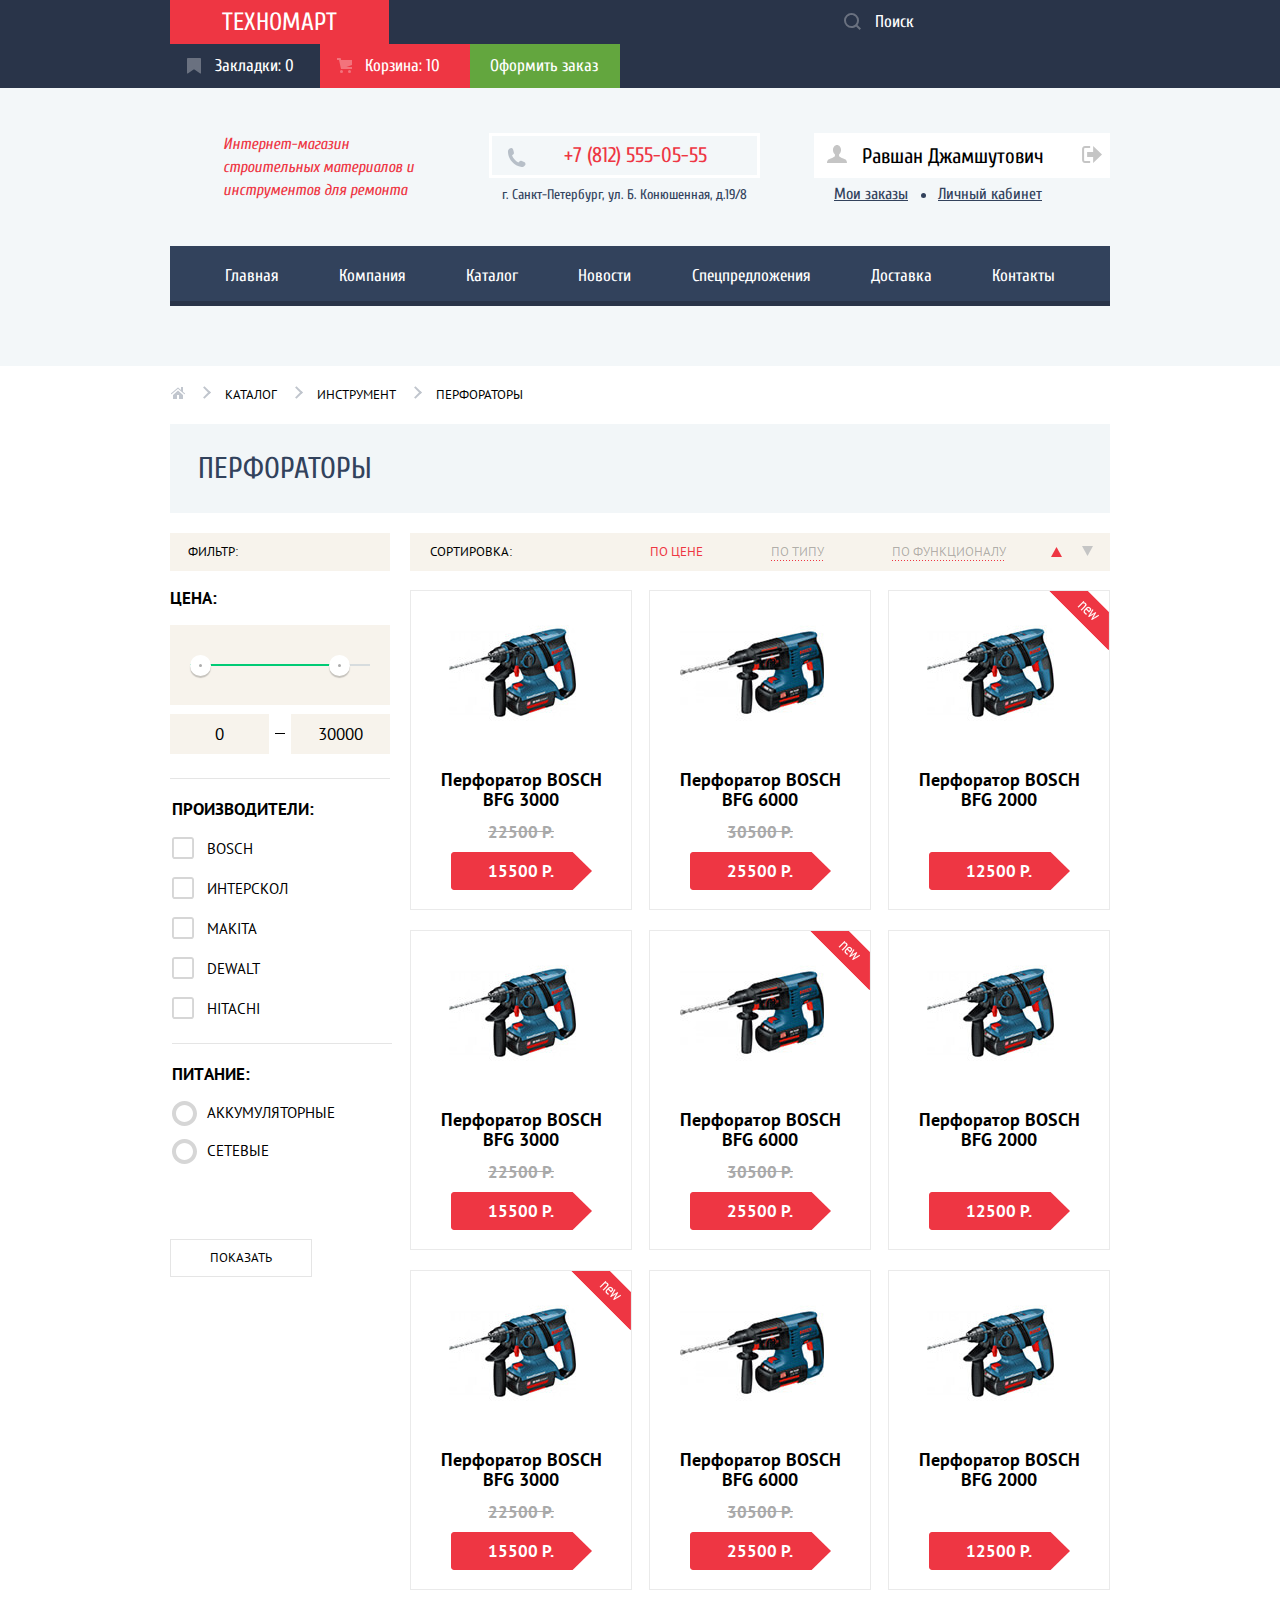
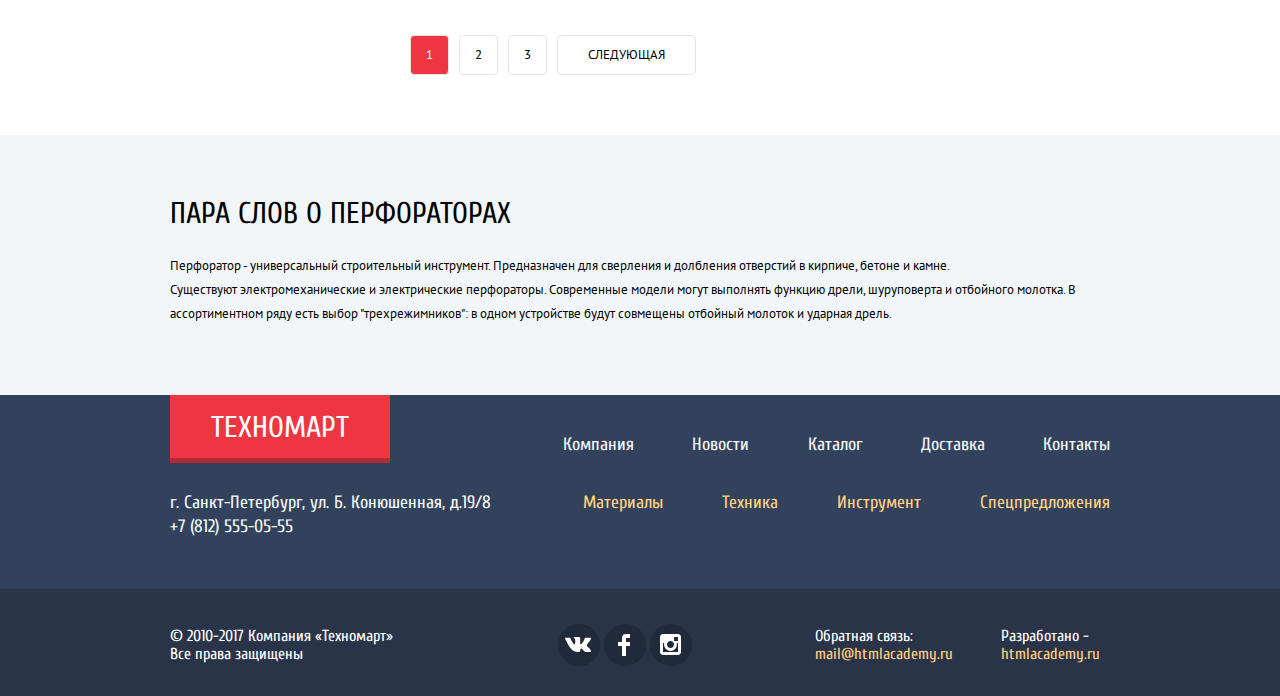
==== commit bfbf7603: "поправил" ====
--- a/catalog.html
+++ b/catalog.html
@@ -339,7 +339,7 @@
           		<a href="#">3</a>
           	</li>
           	<li class="pagination-next">
-          		<a href="#">СЛЕДУЮУЩАЯ</a>
+          		<a href="#">СЛЕДУЮЩАЯ</a>
           	</li> 
           </ul>
           </section>
--- a/css/style.css
+++ b/css/style.css
@@ -133,10 +133,10 @@
   background-color:#293449;
   border:none;
 
-  padding-left:47px;
+  padding-left:44px;
   padding-top:13px;
-  padding-bottom:12px;
-  padding-right:53px;
+  padding-bottom:13px;
+  padding-right:65px;
 }
 ::-webkit-input-placeholder { /* Chrome/Opera/Safari */
   color: #ffffff;
@@ -435,6 +435,7 @@
 	list-style: none;
 	flex-direction: column;
 	padding: 0;
+	margin: 0;
 
 	list-style: none;
 }
@@ -626,7 +627,7 @@
 }
 .slide-first {
   width: 620px;
-  height: 266px;
+  height: 263px;
 
   background-color: #685C52;
   background-image: url("../img/slider2.jpg");
@@ -642,7 +643,7 @@
 }
 .slide-second {
   width: 620px;
-  height: 266px;
+  height: 263px;
   background-color: #685C52;
   background-image: url(../img/slider1.jpg);
   background-repeat: no-repeat;
@@ -782,6 +783,11 @@
 
 	margin-bottom:15px;
 	padding-right: 17px;
+}
+.img-bosch9000 {
+	padding:0;
+	padding-top:10px;
+	margin-bottom: 5px;
 }
 .products-img img {
 	margin: auto;
@@ -967,7 +973,7 @@
 }
 .service {
   background-color: #F5F9FA;
-  margin-bottom:75px;
+  margin-bottom:79px;
   width:100%;
   padding-bottom:100px;
   padding-top:66px;
@@ -1140,7 +1146,7 @@
   font-style: normal;
   color: #000000;
   margin:0;
-  margin-bottom:25px;
+  margin-bottom:27px;
 }
 .technomart-about p {
   font-family: "PT Sans", Arial, sans-serif;
@@ -1313,8 +1319,8 @@
   text-transform: none;
   margin-bottom:43px;
 }
-.footer-navigation-list li+li {
-	margin-left:50px;
+.footer-navigation-list a:hover {
+	text-decoration: underline;
 }
 .footer-navigation-list a:active {
 	color: rgba(241, 245, 247, 0.5);
@@ -1328,7 +1334,7 @@
 	text-transform: none;
 	padding: 0;
 	margin: 0;
-	width:320px;
+	width:325px;
 }
 .footer-navigation-categories {
 	display: flex;
@@ -1558,7 +1564,7 @@
 	outline: none;
 
 	cursor: pointer;
-	z-index: 1;
+	z-index: 2;
 }
 .modal-close::before,
 .modal-close::after {
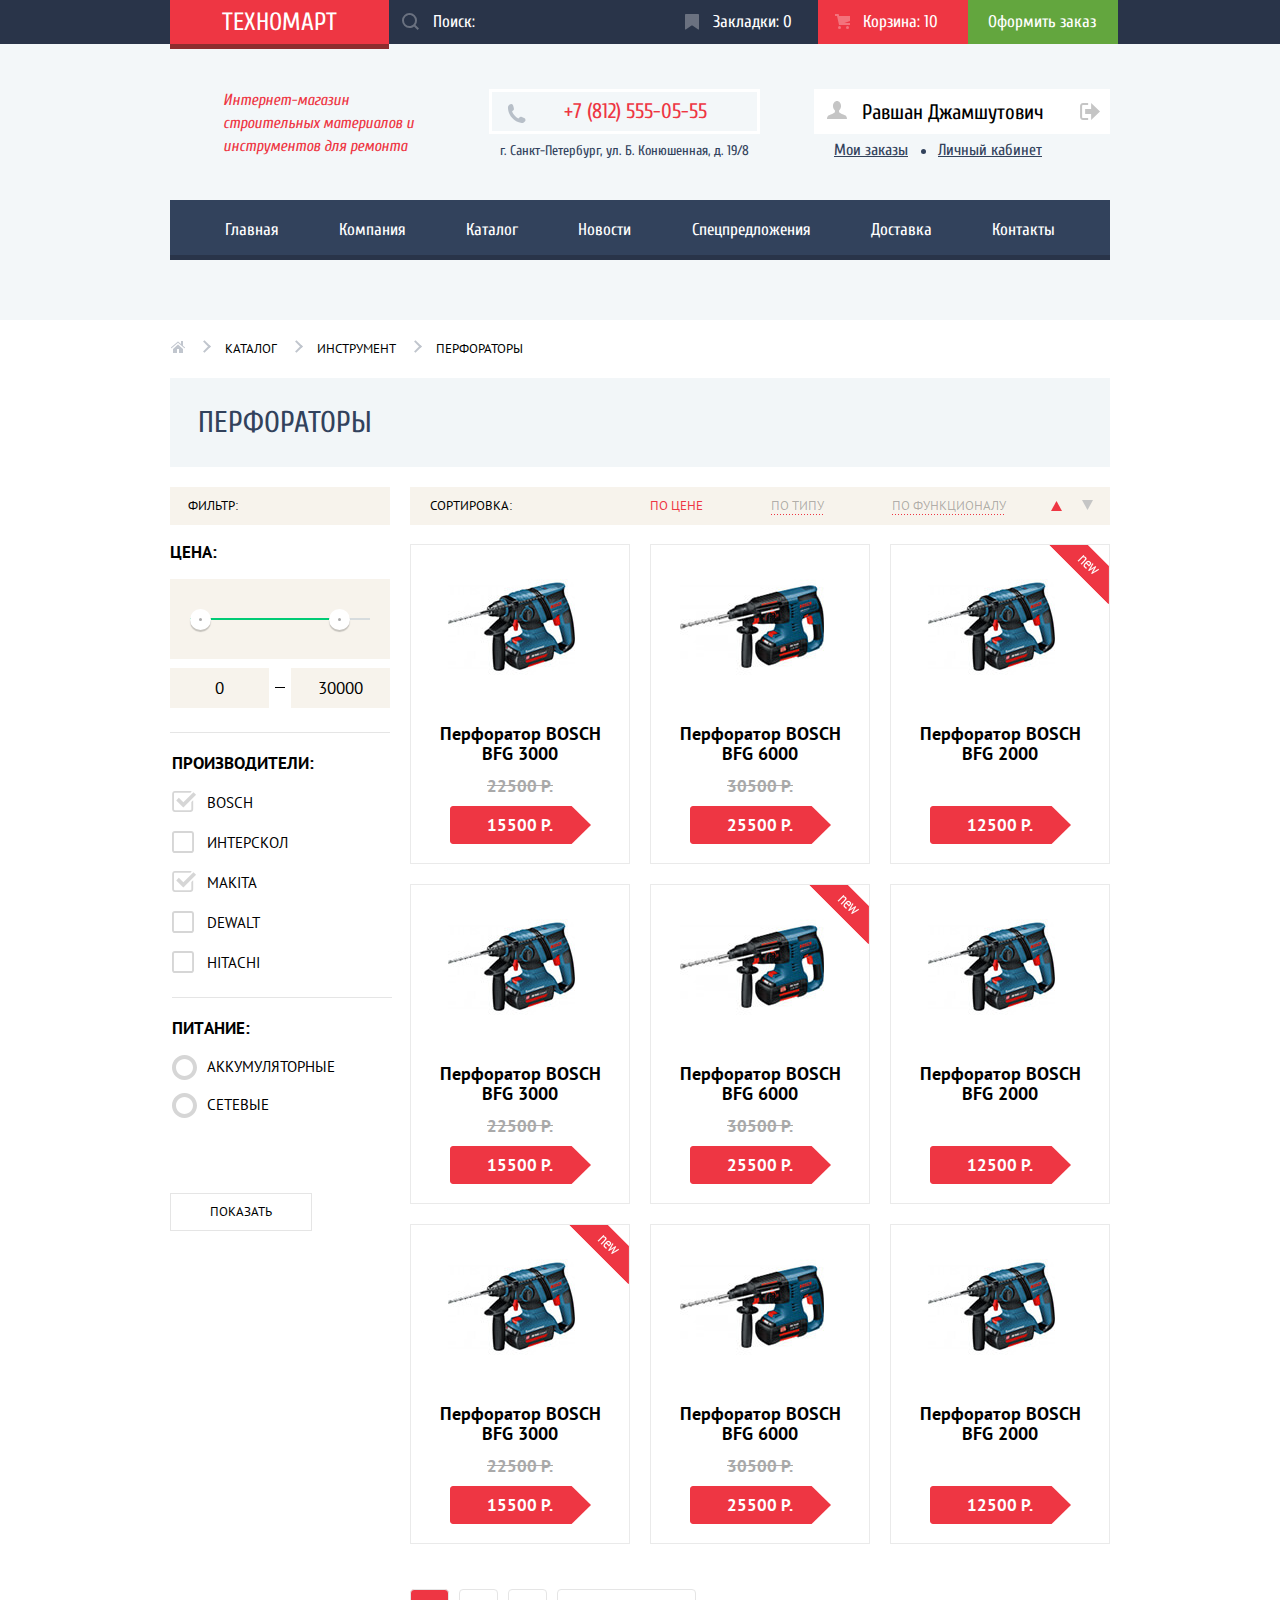
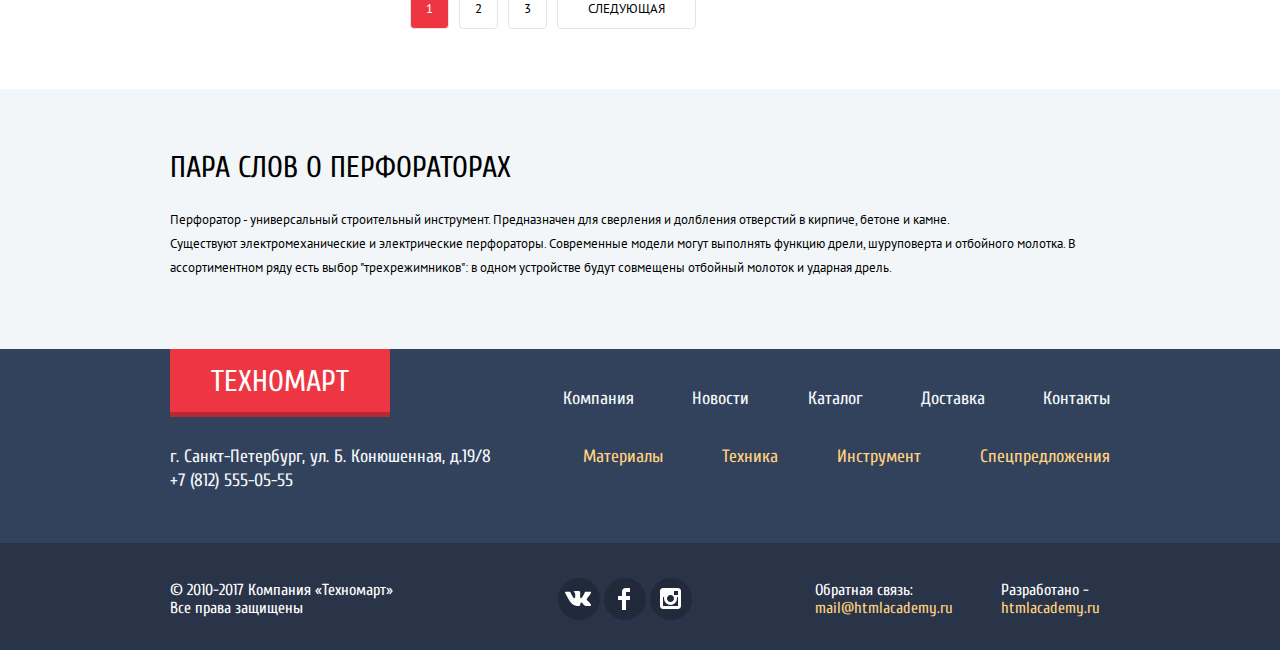
==== commit d8dc5c0d: "поправил ещё" ====
--- a/catalog.html
+++ b/catalog.html
@@ -6,7 +6,7 @@
 		<link href="https://fonts.googleapis.com/css?family=Cuprum:400,400i,700&amp;subset=cyrillic" rel="stylesheet">
 		<link href="https://fonts.googleapis.com/css?family=PT+Sans:400,700&amp;subset=cyrillic" rel="stylesheet">
 		<link href="css/normalize.css" rel="stylesheet">
-		<link href="css/style.css" rel="stylesheet" type="text/css">
+		<link href="css/style-pref.css" rel="stylesheet" type="text/css">
 	</head>
 	<body>
 		<header class="header header-catalog">
@@ -17,7 +17,7 @@
 								<label for="label-search" class="visually-hidden">
 									Поиск
 								</label>
-							  	<input id="label-search" type="search" name="search" placeholder="Поиск">
+							  	<input id="label-search" type="search" name="search" placeholder="Поиск:">
 							  	<button type="submit">
 							  		<svg xmlns="http://www.w3.org/2000/svg" width="17" height="17" viewBox="0 0 17 17"><path fill="#ffffff" d="M17 15.586l-3.542-3.542A7.465 7.465 0 0 0 15 7.5 7.5 7.5 0 1 0 7.5 15c1.71 0 3.282-.579 4.544-1.542L15.586 17 17 15.586zM2 7.5C2 4.467 4.467 2 7.5 2 10.532 2 13 4.467 13 7.5c0 3.032-2.468 5.5-5.5 5.5A5.506 5.506 0 0 1 2 7.5z"/></svg>
 							  		<span class="visually-hidden">Искать</span>
@@ -43,14 +43,16 @@
 		  			<h1 class="header-caption">Интернет-магазин строительных материалов и инструментов для ремонта</h1>
 		  			<div class="header-contacts header-contacts-2">
 		  				<a class="header-number" href="tel:+78125550555">+7 (812) 555-05-55</a>
-		  				<p class="header-address">г. Санкт-Петербург, ул. Б. Конюшенная, д.19/8
+		  				<p class="header-address">г. Санкт-Петербург, ул. Б. Конюшенная, д. 19/8
 		  				</p>
 		  			</div>
 		  			<div class="header-middle-login-2">
 		  				<a href="#" class="header-user">
 		  					<svg xmlns="http://www.w3.org/2000/svg" width="20" height="18" viewBox="0 0 20 18"><path fill="#c5c5c5" d="M17.881 14.166c-2.144-.735-4.256-1.666-5.207-2.39-.657-.501-.77-1.618-.517-2.415 1.118-.903 1.864-2.477 1.864-4.278C14.021 2.276 12.221 0 10 0S5.979 2.276 5.979 5.083c0 1.801.746 3.374 1.863 4.277.253.798.141 1.915-.517 2.416-.95.724-3.063 1.654-5.207 2.39S0 18 0 18h20s.025-3.099-2.119-3.834z"/></svg>
 							<span>Равшан Джамшутович</span>
-							<svg xmlns="http://www.w3.org/2000/svg" width="21" height="17" viewBox="0 0 21 17"><g fill="#c5c5c5"><path fill="#c5c5c5" d="M21 8.5L12.125 0v6h-6v5h6v6z"/><path fill="#c5c5c5" d="M3.106 13.952V3.048c.018-.376.171-1.057 1.01-1.057h5.027V0H4.116C1.938 0 1.112 1.81 1.087 3.027v10.946C1.112 15.189 1.938 17 4.116 17h5.027v-1.99H4.116c-.839 0-.992-.683-1.01-1.058z"/></g></svg>
+						</a>
+						<a href="#" class="header-logout">
+								<svg xmlns="http://www.w3.org/2000/svg" width="21" height="17" viewBox="0 0 21 17"><g fill="#c5c5c5"><path fill="#c5c5c5" d="M21 8.5L12.125 0v6h-6v5h6v6z"/><path fill="#c5c5c5" d="M3.106 13.952V3.048c.018-.376.171-1.057 1.01-1.057h5.027V0H4.116C1.938 0 1.112 1.81 1.087 3.027v10.946C1.112 15.189 1.938 17 4.116 17h5.027v-1.99H4.116c-.839 0-.992-.683-1.01-1.058z"/></g></svg>
 						</a>
 	   					<ul class="header-navigation">
 	   						<li><a href="#">Мои заказы</a></li>
@@ -134,7 +136,7 @@
 		            <fieldset class="sorting-brand">
 		              <legend>ПРОИЗВОДИТЕЛИ:</legend>
 		                <label>
-		                	<input type="checkbox" name="producers" value="BOSCH" class="visually-hidden">
+		                	<input type="checkbox" name="producers" value="BOSCH" class="visually-hidden" checked>
 		                	<span class="checkbox-indicator"></span>
 		                	BOSCH
 		                </label>
@@ -144,7 +146,7 @@
 		                	ИНТЕРСКОЛ
 		                </label>
 		                <label>
-		                	<input type="checkbox" name="producers" value="MAKITA" class="visually-hidden">
+		                	<input type="checkbox" name="producers" value="MAKITA" class="visually-hidden" checked>
 		                	<span class="checkbox-indicator"></span>
 		                	MAKITA
 		                </label>
--- a/css/style-pref.css
+++ b/css/style-pref.css
@@ -0,0 +1,2783 @@
+body {
+	font-family: "Cuprum", Arial, sans-serif;
+	font-size: 14px;
+	line-height: 24px;
+	font-weight: 700;
+	color: #000000;
+	text-transform: uppercase;
+
+	background-color: #ffffff;
+}
+
+a {
+	text-decoration: none;
+}
+img {
+	max-width: 100%;
+	height: auto;
+}
+.visually-hidden:not(:focus):not(:active),
+input[type="checkbox"].visually-hidden,
+input[type="radio"].visually-hidden {
+  position: absolute;
+
+  width: 1px;
+  height: 1px;
+  margin: -1px;
+  border: 0;
+  padding: 0;
+
+  white-space: nowrap;
+
+  -webkit-clip-path: inset(100%);
+
+          clip-path: inset(100%);
+  clip: rect(0 0 0 0);
+  overflow: hidden;
+}
+.container {
+	width:940px;
+	padding-left: 42px;
+	padding-right: 42px;
+	margin:auto;
+}
+.header {
+	color: #ffffff;
+	background-color: #F3F7F9;
+	width:100%;
+	padding-bottom:60px;
+	margin-bottom:59px;
+}
+.header-top {
+	background-color:#293449;
+	padding:0;
+	width:100%;
+	margin-bottom:45px;
+}
+.header-top-container {
+	display:-webkit-box;
+	display:-ms-flexbox;
+	display:flex;
+	min-height:42px;
+	-webkit-box-pack: justify;
+	    -ms-flex-pack: justify;
+	        justify-content: space-between;
+}
+.logo-search-wrap {
+	display: -webkit-box;
+	display: -ms-flexbox;
+	display: flex;
+	-webkit-box-pack: start;
+	    -ms-flex-pack: start;
+	        justify-content: flex-start;
+}
+.header-logo {
+	font-size: 25px;
+  	font-weight: normal;
+    font-style: normal;
+	line-height: 18px;
+	color:#ffffff;
+
+	background-color:  #ee3643;
+	position: relative;
+
+	padding-left:52px;
+	padding-right:52px;
+	padding-top:14px;
+	padding-bottom:12px;
+}
+.header-logo:hover,
+.header-logo:focus {
+	background-color: #ca2c37;
+}
+.header-logo:active {
+  background-color: #ba2732;
+}
+.header-logo::before {
+	content: "";
+	position: absolute;
+	bottom:-5px;
+	left:0;
+	right: 0;
+
+	height:5px;
+
+	background-color: #8e2d2e;
+}
+.header-search {
+	margin:0;
+	padding:0px;
+	padding-left: 0;
+
+
+	position: relative;
+} 
+.header-search button {
+	position:absolute;
+
+	width:17px;
+	height:17px;
+	top:12px;
+	left:7px;
+
+	opacity:0.3;
+	background-color: transparent;
+	border:none;
+}
+.header-search input:hover + button {
+	opacity: 1;
+}
+.header-search button:active {
+	opacity: 0.5;
+	outline: none;
+}
+.header-search input {
+  font-size: 17px;
+  font-weight: normal;
+  font-style: normal;
+  line-height: 18px;
+  letter-spacing: normal;
+  color: #ffffff;
+
+  background-color:#293449;
+  border:none;
+
+  padding-left:44px;
+  padding-top:13px;
+  padding-bottom:13px;
+  padding-right:65px;
+}
+::-webkit-input-placeholder { /* Chrome/Opera/Safari */
+  color: #ffffff;
+}
+::-moz-placeholder { /* Firefox 19+ */
+  color: #ffffff;
+}
+:-ms-input-placeholder { /* IE 10+ */
+  color: #ffffff;
+}
+:-moz-placeholder { /* Firefox 18- */
+  color: #ffffff;
+}
+.header-search input:active,
+.header-search input:focus {
+	background-color: #fff;
+	outline: none;
+}
+.header-search input:focus,
+.header-search input:active::-webkit-input-placeholder {
+	color:#000;
+}
+.header-search input:active + button path,
+.header-search input:focus + button path {
+	fill:#ee3643;
+}
+.header-buy {
+	display:-webkit-box;
+	display:-ms-flexbox;
+	display:flex;
+	margin:0;
+
+	list-style:none;
+	padding-left:0;
+}
+.header-buy a {
+  font-size: 17px;
+  font-weight: normal;
+  font-style: normal;
+  line-height: 18px;
+  color: #ffffff;
+  text-transform: none;
+}
+.header-buy-item  {
+  background-color: #293449;
+  display: block;
+  padding-top:13px;
+  padding-bottom: 13px;
+  padding-left:45px;
+  padding-right:25px;
+
+  width: 150px;
+  -webkit-box-sizing: border-box;
+          box-sizing: border-box;
+}
+.header-buy-item:hover,
+.header-buy-item:focus {
+	background-color:#212a3a;
+}
+.header-buy-item:active {
+	background-color: #161d29;
+	color: rgba(255, 255, 255, 0.6);
+}
+.header-buy-active {
+  background-color: #ee3643;
+}
+.header-buy-bookmarks,
+.header-buy-cart {
+	position: relative;
+}
+.header-buy-bookmarks::before {
+	content: "";
+	position:absolute;
+	background-image: url("../img/svg/icon-bookmark.svg");
+	background-repeat: no-repeat;
+	width:14px;
+	height:16px;
+
+	left:17px;
+	top:14px;
+
+	opacity:0.3;
+}
+.header-buy-cart::before {
+	content: "";
+	position:absolute;
+	background-image: url("../img/svg/icon-cart.svg");
+	background-repeat: no-repeat;
+	width:15px;
+	height:15px;
+
+	left:17px;
+	top:14px;
+
+	opacity: 0.3;
+}
+.header-buy-bookmarks:hover::before,
+.header-buy-cart:hover::before {
+	opacity:1;
+}
+.header-buy-bookmarks:active::before,
+.header-buy-cart:active::before {
+	opacity:0.5;
+}
+
+.header-buy-order {
+    font-size: 17px;
+	font-weight: normal;
+	font-style: normal;
+	line-height: 18px;
+
+	padding:13px 20px;
+	background-color: #63a63e;
+	display: block;
+
+	width: 150px;
+	-webkit-box-sizing: border-box;
+	        box-sizing: border-box;
+
+	text-transform: none;
+}
+.header-buy-order:hover,
+.header-buy-order:focus {
+	background-color: #5fbb2d;
+}
+.header-buy-order:focus {
+	background-color: #518534;
+}
+.header-middle {
+	background-color: #F3F7F9;
+	display: -webkit-box;
+	display: -ms-flexbox;
+	display: flex;
+	-webkit-box-pack: justify;
+	    -ms-flex-pack: justify;
+	        justify-content: space-between;
+	-webkit-box-align: start;
+	    -ms-flex-align: start;
+	        align-items: flex-start;
+	-ms-flex-wrap: wrap;
+	    flex-wrap: wrap;
+
+	margin-bottom:37px;
+}
+.header-caption {
+	font-size:16px;
+	font-weight:normal;
+	font-style: italic;
+	line-height: 23px;
+	color: #ee3643;
+
+	width: 196px;
+  	margin:0;
+  	padding-left: 53px;
+
+	text-transform: none;
+}
+.header-contacts {
+	width:300px;
+	text-align: center; 
+	display: -webkit-box; 
+	display: -ms-flexbox; 
+	display: flex;
+	-webkit-box-align: center;
+	    -ms-flex-align: center;
+	        align-items: center; 
+	-webkit-box-orient: vertical; 
+	-webkit-box-direction: normal; 
+	    -ms-flex-direction: column; 
+	        flex-direction: column; 
+}
+.header-number {
+  font-size: 21px;
+  font-weight: normal;
+  font-style: normal;
+  line-height:21px;
+  color: #ee3643;
+	
+  border: solid 3px #ffffff;
+  padding:9px;
+  padding-right:50px;
+  padding-left:72px; 
+  margin-bottom: 5px;
+  text-align: left;
+
+  position: relative;
+}
+.header-number::before {
+	content: "";
+	background-image: url("../img/svg/icon-phone.svg");
+	background-repeat:no-repeat;
+
+	width:19px;
+	height:19px;
+	position:absolute;
+	top:12px;
+	left:15px;
+}
+.header-address {
+	font-size: 14px;
+	font-weight: normal;
+  	font-style: normal;
+  	line-height: 24px;
+	color:#32425c;
+
+	margin:0;
+
+	text-transform: none;
+}
+.header-middle-login {
+	display: -webkit-box;
+	display: -ms-flexbox;
+	display: flex;
+	-webkit-box-pack: justify;
+	    -ms-flex-pack: justify;
+	        justify-content: space-between;
+	-ms-flex-wrap: wrap;
+	    flex-wrap: wrap;
+
+	width:283px;
+}
+.header-navigation {
+	display: -webkit-box;
+	display: -ms-flexbox;
+	display: flex;
+}
+.login {
+  font-size: 21px;
+  font-weight: normal;
+  font-style: normal;
+  line-height: 21px;
+  color: #000000;
+
+  text-transform: none;
+  padding-top:13px;
+  padding-bottom:11px;
+  margin-bottom:10px;
+}
+.login:hover {
+	color: #ee3643;
+}
+.login:active {
+	color: rgba(0, 0, 0, 0.3);
+}
+.login-link {
+	background-color: #ffffff;
+
+	padding-left:14px;
+	padding-right: 26px;
+}
+.login-link svg {
+	margin-right:8px;
+}
+.login-link:hover path,
+.login-link:focus path {
+	fill:#2F405C;
+}
+.login-link:active path {
+	fill: #c5c5c5;
+}
+.login-registration {
+	background-color: #ffffff;
+	padding-left:24px;
+	padding-right:25px;
+}
+.site-navigation {
+  	min-height: 60px;
+	background-color:  #32425c;
+	-webkit-box-shadow: inset 0px -5px 0 0 #293449;
+	        box-shadow: inset 0px -5px 0 0 #293449;
+	padding-left:0;
+}
+.site-navigation-list {
+	padding:0 27px;
+	margin:0;
+	display: -webkit-box;
+	display: -ms-flexbox;
+	display: flex; 
+	-webkit-box-pack: justify; 
+	    -ms-flex-pack: justify; 
+	        justify-content: space-between; 
+	-ms-flex-wrap: wrap; 
+	    flex-wrap: wrap;
+
+	list-style: none;
+}
+.site-navigation-list li {
+	margin: 0;
+}
+.site-navigation-list a {
+	font-size:17px;
+	font-weight: normal;
+  	font-style: normal;
+  	line-height:60px;
+  	vertical-align: middle;
+	color: #ffffff;
+
+	margin: 0;
+	text-transform: none;
+	padding-top:19px;
+	padding-bottom:21px;
+	padding-right:28px;
+	padding-left: 28px;
+}
+.site-navigation-list a:hover{
+	background-color:#212a3a;
+	height:55px;
+}
+.site-navigation-list a:active {
+	background-color: #1d2739;
+}
+.categories {
+	margin-bottom:53px;
+
+}
+.categories-navigation {
+	display: -webkit-box;
+	display: -ms-flexbox;
+	display: flex;
+	-webkit-box-pack: justify;
+	    -ms-flex-pack: justify;
+	        justify-content: space-between;
+	padding: 0;
+	-ms-flex-wrap: wrap;
+	    flex-wrap: wrap;
+	margin:0;
+
+	list-style: none;
+}
+.categories-navigation-inner {
+	display: -webkit-box;
+	display: -ms-flexbox;
+	display: flex;
+	list-style: none;
+	-webkit-box-orient: vertical;
+	-webkit-box-direction: normal;
+	    -ms-flex-direction: column;
+	        flex-direction: column;
+	padding: 0;
+	margin: 0;
+
+	list-style: none;
+}
+.categories-navigation p {
+  font-size: 24px;
+  font-weight: bold;
+  font-style: normal;
+  line-height: 30px;
+  color: #ffffff;
+
+  margin:0;
+
+  text-transform: none;
+}
+.categories-button {
+  font-size: 14px;
+  font-weight: normal;
+  font-style: normal;
+  line-height: 18px;
+  text-align: center;
+  color: #ffffff;
+  
+  display: block;
+  background-color: rgb(0,0,0,0.1);
+  border-radius: 3px;
+
+  padding-top:11px;
+  padding-bottom: 9px;
+  margin-left:1px;
+  max-width:135px;
+}
+.categories-button:hover,
+.categories-button:focus {
+	background-color: rgb(0,0,0,0.2);
+	outline: none;
+}
+.categories-button:active {
+	background-color: rgb(0,0,0,0.3);
+}
+.categories-item {
+	width: 300px;
+	margin-bottom: 20px;
+	padding:23px;
+	padding-top:20px;
+	padding-bottom:21px;
+
+	position: relative;
+	-webkit-box-sizing: border-box;
+	        box-sizing: border-box; 
+}
+.categories-item:last-of-type {
+	margin-bottom: 0;
+}
+.categories-item p {
+	margin-bottom:12px;
+	max-width:190px;
+}
+.categories-materials {
+	background-color: #ffbf47;
+}
+.categories-materials::after{
+	content: "";
+	background-image: url("../img/svg/icon-1.svg");
+	background-repeat:no-repeat;
+	position:absolute;
+
+	width:44px;
+	height:65px;
+	right:43px;
+	top:31px;
+}
+.categories-instrument {
+  background-color: #3bbce3;
+}
+.categories-instrument::before {
+	content: "";
+	background-image: url("../img/svg/icon-2.svg");
+	background-repeat: no-repeat;
+	position:absolute;
+
+	width:75px;
+	height:61px;
+	top:33px;
+	right:28px;
+}
+.categories-technique {
+  background-color: #dc91d8;
+}
+.categories-technique::before {
+	content: "";
+	background-image: url("../img/svg/icon-3.svg");
+	background-repeat: no-repeat;
+	position: absolute;
+
+	width:78px;
+	height:62px; 
+	top:31px;
+	right:31px;
+}
+.slider {
+	width: 620px;
+	position: relative;
+}
+.slider::before {
+	content: "";
+	position: absolute;
+
+	width: 11px;
+    height: 11px;
+    border-radius: 50%;
+    background-color: #fff;
+
+    bottom:35px;
+    left:295px;
+}
+.slider::after {
+	content: "";
+	position: absolute;
+
+	width: 5px;
+    height: 5px;
+    border:solid 3px #fff;
+    border-radius: 50%;
+    background-color: #ee3643;
+
+    bottom:35px;
+    left:314px;
+}
+.slide-switch {
+	position: absolute;
+
+	width:28px;
+	height:28px;
+	background-color: rgb(255,255,255,0);
+	border:none;
+	border-left:3px solid #fff;
+	border-bottom: 3px solid #fff;
+
+	cursor: pointer;
+	outline: none;
+}
+.slide-left {
+	left:30px;
+	top:50%;
+	margin-top:-15px;
+	-webkit-transform: rotate(45deg);
+	    -ms-transform: rotate(45deg);
+	        transform: rotate(45deg);
+}
+.slide-right {
+	right:26px;
+	top:50%;
+	margin-top:-15px;
+
+	-webkit-transform: rotate(225deg);
+
+	    -ms-transform: rotate(225deg);
+
+	        transform: rotate(225deg);
+}
+.slider h3 {
+  font-size: 36px;
+  font-weight: bold;
+  font-style: normal;
+  line-height: 36px;
+  color: #ffffff;
+
+  margin:0;
+  margin-bottom:2px;
+}
+.slider p {
+  font-size: 18px;
+  font-weight: normal;
+  font-style: normal;
+  line-height: 24px;
+  color: #ffffff;
+
+  text-transform: none;
+}
+.slider-text {
+	margin-left:24px;
+	padding-top:23px;
+}
+.slide-button {
+  font-size: 14px;
+  font-weight: normal;
+  font-style: normal;
+  line-height: 14px;
+  color: #ffffff;
+
+  background-color: #ee3643;
+  padding-left:48px;
+  padding-right:48px;
+  margin-bottom:22px;
+  margin-left:25px;
+}
+.slide-first {
+  width: 620px;
+  height: 263px;
+
+  background-color: #685C52;
+  background-image: url("../img/slider2.jpg");
+  background-repeat: no-repeat;
+  background-position:center;
+
+  display: -webkit-box;
+
+  display: -ms-flexbox;
+
+  display: flex;
+  -webkit-box-orient: vertical;
+  -webkit-box-direction: normal;
+      -ms-flex-direction: column;
+          flex-direction: column;
+  -webkit-box-align:start;
+      -ms-flex-align:start;
+          align-items:flex-start;
+  -webkit-box-pack: justify;
+      -ms-flex-pack: justify;
+          justify-content: space-between;
+
+  padding-bottom:;
+}
+.slide-second {
+  width: 620px;
+  height: 263px;
+  background-color: #685C52;
+  background-image: url(../img/slider1.jpg);
+  background-repeat: no-repeat;
+  background-position:center;
+
+  display: -webkit-box;
+
+  display: -ms-flexbox;
+
+  display: flex;
+  -webkit-box-orient: vertical;
+  -webkit-box-direction: normal;
+      -ms-flex-direction: column;
+          flex-direction: column;
+  -webkit-box-align:start;
+      -ms-flex-align:start;
+          align-items:flex-start;
+  -webkit-box-pack: justify;
+      -ms-flex-pack: justify;
+          justify-content: space-between;
+}
+.slide-hidden {
+	 display: none;
+}
+.red-button {
+  background-color: #ee3643;
+  padding-top: 12px;
+  padding-bottom:12px;
+  border-radius:4px;
+}
+.red-button:hover,
+.red-button:focus {
+	background-color: #ca2c37;
+} 
+.red-button:active {
+	background-color: #ba2732;
+}
+.categories-discount {
+  background-color: #8ed78f;
+}
+.categories-discount::before {
+	content: "";
+	background-image: url("../img/svg/icon-4.svg");
+	background-repeat:no-repeat;
+	position: absolute;
+
+	width:59px;
+	height:72px;
+	top:26px;
+	right:45px;
+}
+.categories-delivery {
+  background-color: #ffc047;
+}
+.categories-delivery::before {
+	content: "";
+	background-image: url("../img/svg/icon-5.svg");
+	background-repeat: no-repeat;
+	position: absolute;
+
+	width:78px;
+	height:63px;
+	top:32px;
+	right:31px;
+}
+.popular-block {
+  min-height: 89px;
+  background-color: #f9f5f0;
+
+  display: -webkit-box;
+
+  display: -ms-flexbox;
+
+  display: flex;
+  -webkit-box-pack: justify;
+      -ms-flex-pack: justify;
+          justify-content: space-between;
+  -webkit-box-align: center;
+      -ms-flex-align: center;
+          align-items: center;
+  -ms-flex-wrap: wrap;
+      flex-wrap: wrap;
+
+  padding-left:26px;
+  padding-right: 24px;
+  margin-bottom: 20px;
+}
+.popular-block h2 {
+  font-size: 30px;
+  font-weight: normal;
+  font-style: normal;
+  line-height: 30px;
+  color: #32425c;
+
+  padding-right:200px;
+}
+.popular-button {
+  font-size: 14px;
+  font-weight: normal;
+  font-style: normal;
+  line-height: 14px;
+  color: #ffffff;
+  vertical-align: middle;
+  text-align: center;
+
+  padding-left:55px;
+  padding-right: 55px;
+}
+.products-catalog {
+	display: -webkit-box;
+	display: -ms-flexbox;
+	display: flex;
+	-webkit-box-pack: justify;
+	    -ms-flex-pack: justify;
+	        justify-content: space-between;
+	-ms-flex-wrap: wrap;
+	    flex-wrap: wrap;
+	padding:0;
+	margin:0;
+
+	list-style: none;
+}
+.new-flag::before {
+	content: "";
+	background-image: url("../img/new-flag-copy.png");
+	background-repeat: no-repeat;
+
+	position: absolute;
+	top:0;
+	right:0;
+
+	width:60px;
+	height: 60px;
+}
+.products-item {
+  width: 218px;
+  min-height: 318px;
+  background-color: #ffffff;
+  border: solid 1px #eaeaea;
+
+  display: -webkit-box;
+
+  display: -ms-flexbox;
+
+  display: flex;
+  -webkit-box-orient: vertical;
+  -webkit-box-direction: normal;
+      -ms-flex-direction: column;
+          flex-direction: column;
+  -webkit-box-align: center;
+      -ms-flex-align: center;
+          align-items: center;
+
+  position: relative;
+
+  margin-bottom: 20px;
+}
+.products-item:hover {
+	-webkit-box-shadow: 0 10px 25px 0 rgba(41, 52, 73, 0.5);
+	        box-shadow: 0 10px 25px 0 rgba(41, 52, 73, 0.5);
+}
+.products-item:hover .products-img {
+	visibility: hidden;
+}
+.products-item:hover .products-buy {
+	display: -webkit-box;
+	display: -ms-flexbox;
+	display: flex;
+}
+.products-img {
+	min-height:164px;
+
+	display: -webkit-box;
+
+	display: -ms-flexbox;
+
+	display: flex;
+
+	margin-bottom:15px;
+	padding-right: 17px;
+}
+.img-bosch9000 {
+	padding:0;
+	padding-top:10px;
+	margin-bottom: 5px;
+}
+.products-img img {
+	margin: auto;
+}
+.products-description {
+	display: -webkit-box;
+	display: -ms-flexbox;
+	display: flex;
+	-webkit-box-orient: vertical;
+	-webkit-box-direction: normal;
+	    -ms-flex-direction: column;
+	        flex-direction: column;
+	-webkit-box-pack: justify;
+	    -ms-flex-pack: justify;
+	        justify-content: space-between;
+	-webkit-box-align: center;
+	    -ms-flex-align: center;
+	        align-items: center;
+
+	min-height:120px;
+}
+.products-name {
+  font-family: "PT Sans", Arial, sans-serif;
+  font-size: 18px;
+  font-weight: bold;
+  font-style: normal;
+  line-height: 20px;
+  text-align: center;
+  color: #000000;
+
+  -ms-flex-item-align: stretch;
+
+      -ms-grid-row-align: stretch;
+
+      align-self: stretch;
+
+  text-transform: none;
+
+  margin:0;
+  margin-bottom: 12px;
+}
+.old-price {
+  font-family: "PT Sans", Arial, sans-serif;
+  font-size: 17px;
+  font-weight: bold;
+  font-style: normal;
+  line-height: 18px;
+  color: #a9a9a9;
+
+  text-decoration: line-through;
+
+  margin-bottom: 10px;
+}
+.price-current {
+  font-family: "PT Sans", Arial, sans-serif;
+  font-size: 17px;
+  font-weight: bold;
+  font-style: normal;
+  font-stretch: normal;
+  line-height: 18px;
+  letter-spacing: normal;
+  color: #ffffff;
+
+  text-align: center;
+  width: 141px;
+  height: 38px;
+  background-image: url("../img/svg/red-button.svg");
+  background-repeat: no-repeat;
+
+  display: -webkit-box;
+
+  display: -ms-flexbox;
+
+  display: flex;
+  -webkit-box-orient: vertical;
+  -webkit-box-direction: normal;
+      -ms-flex-direction: column;
+          flex-direction: column;
+  -webkit-box-pack: center;
+      -ms-flex-pack: center;
+          justify-content: center;
+}
+.products-buy {
+	display: none;
+	-webkit-box-orient: vertical;
+	-webkit-box-direction: normal;
+	    -ms-flex-direction: column;
+	        flex-direction: column;
+	-webkit-box-align: start;
+	    -ms-flex-align: start;
+	        align-items: flex-start;
+
+	position:absolute;
+	top:44px;
+}
+.products-buy-button {
+	width:135px;
+	-webkit-box-sizing: border-box;
+	        box-sizing: border-box;
+	border-radius: 3px;
+
+	margin-bottom:7px;
+}
+.products-buy a:nth-child(1) {
+  font-size: 14px;
+  font-weight: normal;
+  font-style: normal;
+  line-height: 18px;
+  color: #ffffff;
+
+  padding-top:14px;
+  padding-bottom:14px;
+  padding-left:49px;
+  padding-right:49px;
+
+  background-color: #63a63e;
+  -webkit-box-shadow: inset 0px -3px 0 0 #367315;
+          box-shadow: inset 0px -3px 0 0 #367315;
+
+  position: relative;
+}
+.products-buy a:nth-child(1):hover {
+	 background-color: #5fbb2d;
+}
+.products-buy a:nth-child(1):active {
+	background-color: #518534;
+}
+.products-buy a:nth-child(1)::before {
+	content: "";
+	background-image: url("../img/svg/icon-cart.svg");
+	background-repeat: no-repeat;
+
+	position: absolute;
+
+	top:14px;
+	left:15px;
+
+	width:15px;
+	height:15px;
+	opacity: 0.3;
+}
+.products-buy a:nth-child(1):hover::before {
+	opacity:1;
+}
+.bookmarks-button {
+  font-size: 14px;
+  font-weight: normal;
+  font-style: normal;
+  line-height: 18px;
+  color: #32425c;
+
+  padding-top:11px;
+  padding-bottom:11px;
+  padding-left:30px;
+  padding-right: 30px;
+
+  border: solid 3px #63a63e;
+}
+.bookmarks-button:hover {
+	border: solid 3px #32425c;
+}
+.bookmarks-button:active {
+	color: rgba(50, 66, 92, 0.3);
+
+	border: solid 3px rgb(50,66,92,0.3);
+}
+.all-producers {
+  font-size: 14px;
+  font-weight: normal;
+  font-style: normal;
+  line-height: 14px;
+  color: #ffffff;
+  vertical-align: middle;
+  text-align: center;
+
+  padding-left:69px;
+  padding-right: 70px;
+}
+.producers-catalog {
+	display: -webkit-box;
+	display: -ms-flexbox;
+	display: flex;
+	-ms-flex-wrap: wrap;
+	    flex-wrap: wrap;
+	-webkit-box-pack: justify;
+	    -ms-flex-pack: justify;
+	        justify-content: space-between;
+	padding:0;
+	max-width:940px;
+	margin-bottom:65px;
+
+	list-style: none;
+}
+.producers-icon {
+	width:220px;
+}
+.producers-icon a {
+  min-height: 143px;
+  background-color: #ffffff;
+  border: solid 1px #eaeaea;
+  display: -webkit-box;
+  display: -ms-flexbox;
+  display: flex;
+  -webkit-box-align: center;
+      -ms-flex-align: center;
+          align-items: center;
+  margin-bottom: 20px;
+}
+.producers-icon a:hover,
+.producers-icon a:focus {
+	-webkit-box-shadow: 0px 10px 25px 0 rgba(41, 52, 73, 0.5);
+	        box-shadow: 0px 10px 25px 0 rgba(41, 52, 73, 0.5);
+}
+.producers-icon a:active {
+	 -webkit-box-shadow: 0px 4px 10px 0 rgba(41, 52, 73, 0.5);
+	         box-shadow: 0px 4px 10px 0 rgba(41, 52, 73, 0.5);
+}
+.producers-icon img {
+	margin: auto;
+}
+.producers-icon img:active {
+	opacity:0.3;
+}
+.service {
+  background-color: #F5F9FA;
+  margin-bottom:79px;
+  width:100%;
+  padding-bottom:100px;
+  padding-top:66px;
+}
+.service h2 {
+  font-size: 30px;
+  font-weight: normal;
+  font-style: normal;
+  line-height: 30px;
+  color: #000000;
+
+  margin-top:0;
+}
+.service h2+p {
+  width: 400px;
+  margin-bottom:68px;
+}
+.service p {
+  font-family: "PT Sans", Arial, sans-serif;
+  font-size: 13px;
+  font-weight: normal;
+  font-style: normal;
+  line-height: 24px;
+  text-align: left;
+  color: #000000;
+
+  text-transform: none;
+}
+.service-container {
+	display:-webkit-box;
+	display:-ms-flexbox;
+	display:flex;
+	-webkit-box-pack: justify;
+	    -ms-flex-pack: justify;
+	        justify-content: space-between;
+	-webkit-box-align:start;
+	    -ms-flex-align:start;
+	        align-items:flex-start;
+	min-height:130px;
+	position: relative;
+}
+.service-container::after {
+	content: "";
+	background-image: url("../img/stick-shadow.png");
+	background-repeat: no-repeat;
+	position:absolute;
+
+	width:10px;
+	height:279px;
+	left:229px;
+	top:-43px;
+}
+.service-list {
+	padding:0;
+	margin:0;
+
+	list-style: none;
+}
+.service-list li {
+  font-size: 21px;
+  font-weight: bold;
+  font-style: normal;
+  font-stretch: normal;
+  line-height: 30px;
+  color: #ffffff;
+
+  padding-left:22px;
+  padding-right:138px;
+  padding-top:14px;
+  padding-bottom:17px;
+
+  background-color: #32425c;
+  -webkit-box-shadow: inset 0px -1px 0 0 #33445a;
+          box-shadow: inset 0px -1px 0 0 #33445a;
+  border-bottom:1px solid #4C627C;
+  text-transform: none;
+}
+.service-list li:not(.service-active):hover,
+.service-list li:not(.service-active):focus {
+	background-color: #293449;
+}
+.service-list .service-active {
+	background-color: #fff;
+	color:#32425c;
+}
+.service h3 {
+  font-size: 36px;
+  line-height: 36px;
+  font-weight: normal;
+  font-style: normal;
+  color: #32425c;
+  margin-top:0;
+  margin-bottom: 25px;
+  padding-to:20px;
+}
+.service-1 {
+	padding-right:345px;
+
+	width: 274px;
+
+	position:relative;
+	display: block;
+}
+.service-1::before {
+	content: "";
+	background-image: url("../img/truck.png");
+	background-repeat: no-repeat;
+	position:absolute;
+
+	width:468px;
+	height:261px;
+	right:0;
+	top:20px;
+}
+.service-2 {
+	width:385px;
+	padding-right:235px;
+  	display: none;
+  	position: relative;
+}
+.service-2::before {
+	content: "";
+	background-image: url("../img/medal.png");
+	background-repeat: no-repeat;
+	position:absolute;
+
+	width:389px;
+	height:283px;
+	right:0;
+	top:0;
+}
+.service-3 {
+	width:300px;
+	padding-right:320px;
+
+	display:none;
+	position: relative;
+}
+.service-3 p {
+	margin-bottom:30px;
+}
+.service-3::before {
+	content: "";
+	background-image: url("../img/credit.png");
+	background-repeat: no-repeat;
+	position:absolute;
+
+	width:465px;
+	height:285px;
+	right:0;
+	top:0;
+}
+.service-application {
+  font-size: 14px;
+  font-weight: normal;
+  font-style: normal;
+  line-height: 14px;
+  color: #ffffff;
+
+  background-color: #ff5357;
+  padding-left:45px;
+  padding-right:45px;
+}
+.container-row {
+	display: -webkit-box;
+	display: -ms-flexbox;
+	display: flex;
+	-webkit-box-pack: justify;
+	    -ms-flex-pack: justify;
+	        justify-content: space-between;
+	-webkit-box-align:stretch;
+	    -ms-flex-align:stretch;
+	        align-items:stretch;
+	margin-bottom: 84px;
+}
+.technomart-about {
+  	width:540px;
+}
+.technomart-about h3 {
+  font-size: 30px;
+  line-height: 30px;
+  font-weight: normal;
+  font-style: normal;
+  color: #000000;
+  margin:0;
+  margin-bottom:27px;
+}
+.technomart-about p {
+  font-family: "PT Sans", Arial, sans-serif;
+  font-size: 13px;
+  font-weight: normal;
+  font-style: normal;
+  line-height: 24px;
+  color: #000000;
+
+  margin:0;
+  margin-bottom:25px;
+
+  text-transform: none;
+}
+.technomart-about p:nth-of-type(2) {
+	width:400px;
+}
+.transport-company {
+	padding: 0;
+	margin-top:-5px;
+	margin-bottom: 45px;
+	list-style-type: none;
+}
+.transport-company li {
+  font-size: 18px;
+  line-height: 24px;
+  font-weight: normal;
+  font-style: normal;
+  color: #000000;
+
+  margin-bottom: 15px;
+  padding-left:37px;
+
+  text-transform: none;
+  
+  position: relative;
+}
+.transport-company li::before {
+	content: "";
+
+	height:2px;
+	width:25px;
+	background-color:#ee3643;
+	position: absolute;
+
+	left:0;
+	top:50%;
+}
+.about-button {
+  font-size: 14px;
+  font-weight: normal;
+  font-style: normal;
+  line-height: 18px;
+  color: #ffffff;
+
+  padding-left:40px;
+  padding-right:40px;
+  padding-top:11px;
+  padding-bottom:11px;
+  background-color: #ee3643;
+}
+.address {
+	display:-webkit-box;
+	display:-ms-flexbox;
+	display:flex;
+	-webkit-box-orient: vertical;
+	-webkit-box-direction: normal;
+	    -ms-flex-direction: column;
+	        flex-direction: column;
+}
+.address h3 {
+  font-size: 30px;
+  font-weight: normal;
+  font-style: normal;
+  font-stretch: normal;
+  line-height: 30px;
+  letter-spacing: normal;
+  text-align: left;
+  color: #000000;
+
+  margin:0;
+  margin-bottom:25px;
+}
+.address p {
+  font-family: "PT Sans", Arial, sans-serif;
+  font-size: 13px;
+  font-weight: normal;
+  font-style: normal;
+  line-height: 1.85;
+  color: #000000;
+
+  margin:0;
+  margin-bottom:34px;
+
+  width:190px;
+
+  text-transform: none;
+}
+.address p+a {
+	margin-bottom: 33px;
+}
+.address-contact {
+  font-size: 14px;
+  font-weight: normal;
+  font-style: normal;
+  line-height: 14px;
+  color: #ffffff;
+
+  padding-left:63px;
+  padding-right:53px;
+  background-color: #ee3643;
+}
+.footer-navigation {
+	background-color: #32425c;
+	margin-bottom:0;
+    padding-bottom:50px;
+
+	width:100%;
+}
+.footer-container {
+	display:-webkit-box;
+	display:-ms-flexbox;
+	display:flex;
+	-webkit-box-pack: justify;
+	    -ms-flex-pack: justify;
+	        justify-content: space-between;
+	-webkit-box-align: start;
+	    -ms-flex-align: start;
+	        align-items: flex-start;
+
+	margin-bottom: 28px;
+}
+.footer-navigation-logo {
+  font-size: 30px;
+  font-weight: normal;
+  font-style: normal;
+  line-height: 30px;
+  color: #fff;
+
+  padding-left:41px;
+  padding-right:41px;
+  padding-top:18px;
+  padding-bottom: 20px;
+
+  background-color: #ee3643;
+  -webkit-box-shadow: inset 0px -5px 0 0 rgba(0, 0, 0, 0.24);
+          box-shadow: inset 0px -5px 0 0 rgba(0, 0, 0, 0.24);
+}
+.footer-navigation-logo:hover,
+.footer-navigation-logo:focus {
+	background-color: #ca2c37;
+}
+.footer-navigation-logo:active {
+  background-color: #ba2732;
+}
+.footer-navigation p,
+.footer-navigation-number {
+  font-size: 18px;
+  font-weight: normal;
+  font-style: normal;
+  line-height: 24px;
+  color: #f3f7f9;
+}
+.footer-navigation-list {
+	width:547px;
+	margin-top: 38px;
+	margin-bottom:0;
+	padding:0;
+	display: -webkit-box;
+	display: -ms-flexbox;
+	display: flex;
+	-webkit-box-pack: justify;
+	    -ms-flex-pack: justify;
+	        justify-content: space-between;
+	-ms-flex-wrap: wrap;
+	    flex-wrap: wrap;
+
+	list-style: none;
+}
+.footer-navigation-list a {
+  font-size: 18px;
+  font-weight: normal;
+  font-style: normal;
+  line-height: 24px;
+  color: #f3f7f9;
+
+  text-transform: none;
+  margin-bottom:43px;
+}
+.footer-navigation-list a:hover {
+	text-decoration: underline;
+}
+.footer-navigation-list a:active {
+	color: rgba(241, 245, 247, 0.5);
+	text-decoration: none;
+}
+.footer-container-2 {
+	display: -webkit-box;
+	display: -ms-flexbox;
+	display: flex;
+	-webkit-box-pack: justify;
+	    -ms-flex-pack: justify;
+	        justify-content: space-between;
+}
+.footer-container-2 p {
+	text-transform: none;
+	padding: 0;
+	margin: 0;
+	width:325px;
+}
+.footer-navigation-categories {
+	display: -webkit-box;
+	display: -ms-flexbox;
+	display: flex;
+	-webkit-box-pack: justify;
+	    -ms-flex-pack: justify;
+	        justify-content: space-between;
+	-ms-flex-wrap: wrap;
+	    flex-wrap: wrap;
+	width:527px;
+	padding:0;
+	margin:0;
+
+	list-style: none;
+}
+.footer-navigation-categories a {
+  font-size: 18px;
+  font-weight: normal;
+  font-style: normal;
+  line-height: 24px;
+  color: #ffd180;
+
+  text-transform: none;
+}
+.footer-navigation-categories li+li {
+	margin-left:50px;
+}
+.footer-navigation-categories a:active {
+	color: rgba(255, 209, 128, 0.5);
+	text-decoration: none;
+}
+.footer-line a:hover {
+	text-decoration: underline;
+}
+.footer {
+	background-color: #293449;
+	width:100%;
+	margin-top: 0;
+	padding-bottom:30px;
+	padding-top:35px;
+}
+.footer-flex {
+	display: -webkit-box;
+	display: -ms-flexbox;
+	display: flex; 
+	-webkit-box-align: center; 
+	    -ms-flex-align: center; 
+	        align-items: center;
+	-webkit-box-pack: justify;
+	    -ms-flex-pack: justify;
+	        justify-content: space-between;
+	-ms-flex-wrap:wrap;
+	    flex-wrap:wrap;
+}
+.footer-flex p:first-of-type {
+	width: 230px;
+}
+.footer p {
+  font-size: 16px;
+  font-weight: normal;
+  font-style: normal;
+  line-height: 18px;
+  color: #ffffff;
+
+  text-transform: none;
+  margin:0;
+}
+.footer-social {
+	min-width:130px;
+	display: -webkit-box;
+	display: -ms-flexbox;
+	display: flex;
+	-webkit-box-pack: justify;
+	    -ms-flex-pack: justify;
+	        justify-content: space-between;
+
+	padding:0;
+	padding-left:30px;
+	margin:0;
+
+	list-style: none;
+}
+.footer-social-button {
+  font-size:0;
+  color: #ffffff;
+  border-radius:50%;
+
+  width: 42px;
+  height: 42px;
+  background-color: #212a3a;
+  display: block;
+  margin-left:4px;
+
+  position:relative;		
+}
+.footer-social-button:hover,
+.footer-social-button:focus,
+.footer-social-button:active {
+	background-color: #ee3643;
+}
+.button-vk::before {
+	content: "";
+	background-image: url("../img/svg/icon-vk.svg");
+	background-repeat:no-repeat;
+	position: absolute;
+
+	width:26px;
+	height:15px;
+	top:13px;
+	left:7px;
+}
+.button-fb::before {
+	content: "";
+	background-image: url("../img/svg/icon-fb.svg");
+	background-repeat:no-repeat;
+	position: absolute;
+
+	width:12px;
+	height:22px;
+	top:10px;
+	left:14px;
+}
+.button-inst::before {
+	content: "";
+	background-image: url("../img/svg/icon-insta.svg");
+	background-repeat:no-repeat;
+	position: absolute;
+
+	width:21px;
+	height:21px;
+	top:10px;
+	left:10.5px;
+}
+.footer-creators {
+	display:-webkit-box;
+	display:-ms-flexbox;
+	display:flex;
+	-webkit-box-pack: justify;
+	    -ms-flex-pack: justify;
+	        justify-content: space-between;
+	width:285px;
+
+	padding-right:10px;
+}
+.footer p a {
+	color: #ffd180;
+}
+.footer p a:active {
+	color: #ee3643;
+}
+.modal {
+	position: fixed;
+
+	-webkit-box-shadow: 0px 20px 40px 0 rgba(0, 0, 0, 0.75);
+
+	        box-shadow: 0px 20px 40px 0 rgba(0, 0, 0, 0.75);
+	background-color: #ffffff;
+	border-top: 7px solid #FF5257;
+
+	display: none;
+}
+.modal-show {
+	display: block;
+
+	-webkit-animation: bounce 0.6s;
+
+	        animation: bounce 0.6s;
+}
+@-webkit-keyframes bounce {
+  0% {
+    -webkit-transform: translateY(-2000px);
+            transform: translateY(-2000px);
+  }
+
+  70% {
+    -webkit-transform: translateY(30px);
+            transform: translateY(30px);
+  }
+
+  90% {
+    -webkit-transform: translateY(-10px);
+            transform: translateY(-10px);
+  }
+
+  100% {
+    -webkit-transform: translateY(0);
+            transform: translateY(0);
+  }
+}
+@keyframes bounce {
+  0% {
+    -webkit-transform: translateY(-2000px);
+            transform: translateY(-2000px);
+  }
+
+  70% {
+    -webkit-transform: translateY(30px);
+            transform: translateY(30px);
+  }
+
+  90% {
+    -webkit-transform: translateY(-10px);
+            transform: translateY(-10px);
+  }
+
+  100% {
+    -webkit-transform: translateY(0);
+            transform: translateY(0);
+  }
+}
+.modal-error {
+  -webkit-animation: shake 0.6s;
+          animation: shake 0.6s;
+}
+@-webkit-keyframes shake {
+  0%,
+  100% {
+    -webkit-transform: translateX(0);
+            transform: translateX(0);
+  }
+
+  10%,
+  30%,
+  50%,
+  70%,
+  90% {
+    -webkit-transform: translateX(-10px);
+            transform: translateX(-10px);
+  }
+
+  20%,
+  40%,
+  60%,
+  80% {
+    -webkit-transform: translateX(10px);
+            transform: translateX(10px);
+  }
+}
+@keyframes shake {
+  0%,
+  100% {
+    -webkit-transform: translateX(0);
+            transform: translateX(0);
+  }
+
+  10%,
+  30%,
+  50%,
+  70%,
+  90% {
+    -webkit-transform: translateX(-10px);
+            transform: translateX(-10px);
+  }
+
+  20%,
+  40%,
+  60%,
+  80% {
+    -webkit-transform: translateX(10px);
+            transform: translateX(10px);
+  }
+}
+.modal-feedback {
+  width: 620px;
+
+  margin-left:-310px;
+
+  top:25%;
+  left:50%;
+
+  -webkit-box-sizing:border-box;
+
+          box-sizing:border-box;
+}
+input[type="text"].feedback-field::-webkit-input-placeholder,
+input[type="email"].feedback-field::-webkit-input-placeholder,
+textarea.feedback-field::-webkit-input-placeholder { /* Chrome/Opera/Safari */
+  color: #a9a9a9;
+}
+input[type="text"].feedback-field::-moz-placeholder,
+ input[type="email"].feedback-field::-moz-placeholder,
+ textarea.feedback-field::-moz-placeholder { /* Firefox 19+ */
+  color: #a9a9a9;
+}
+input[type="text"].feedback-field:-ms-input-placeholder,
+input[type="email"].feedback-field:-ms-input-placeholder,
+textarea.feedback-field:-ms-input-placeholder { /* IE 10+ */
+  color: #a9a9a9;
+}
+input[type="text"].feedback-field:-moz-placeholder,
+input[type="email"].feedback-field:-moz-placeholder,
+textarea.feedback-field:-moz-placeholder { /* Firefox 18- */
+  color: #a9a9a9;
+}
+.modal-close {
+	position: absolute;
+	top:7px;
+	right:7px;
+
+	width:21px;
+	height:21px;
+
+	border: 0;
+	background-color: transparent;
+	outline: none;
+
+	cursor: pointer;
+	z-index: 2;
+}
+.modal-close::before,
+.modal-close::after {
+  content: "";
+
+  position: absolute;
+  top:7px;
+  right:-2px;
+
+  width: 21px;
+  height: 4px;
+
+  background-color: #ee3643;
+}
+.modal-close::before {
+  -webkit-transform: rotate(45deg);
+      -ms-transform: rotate(45deg);
+          transform: rotate(45deg);
+}
+
+.modal-close::after {
+  -webkit-transform: rotate(-45deg);
+      -ms-transform: rotate(-45deg);
+          transform: rotate(-45deg);
+}
+.modal-feedback label {
+  font-size: 18px;
+  font-weight: normal;
+  font-style: normal;
+  line-height: 18px;
+  color: #000000;
+
+  display: -webkit-box;
+
+  display: -ms-flexbox;
+
+  display: flex;
+  -webkit-box-orient: vertical;
+  -webkit-box-direction: normal;
+      -ms-flex-direction: column;
+          flex-direction: column;
+
+  text-transform: none;
+}
+.modal-feedback label span {
+	margin-bottom:11px;
+}
+.feedback-field {
+  font-family: "PT Sans", Arial, sans-serif;
+  font-size: 13px;
+  font-weight: normal;
+  font-style: normal;
+  line-height: 18px;
+  color: #a9a9a9;
+
+  border: solid 2px #d7dcde;
+  background-color:#ffffff;
+}
+.feedback-field:hover {
+	border: solid 2px #b5b5b5;
+}
+.feedback-field:focus {
+	 border: solid 2px #ee3643;
+	 outline: none;
+}
+.feedback-name,
+.feedback-mail {
+  -webkit-box-sizing: border-box;
+          box-sizing: border-box;
+  width:220px;
+
+  padding-left: 16px;
+  padding-top: 10px;
+  padding-right: 20px;
+  padding-bottom:11px;
+}
+.feedback-wrap {
+	padding-top:48px;
+  	padding-left:80px;
+  	padding-right:80px;
+
+  	margin-bottom:37px;
+}
+.feedback-container {
+	display: -webkit-box;
+	display: -ms-flexbox;
+	display: flex;
+	-webkit-box-pack: justify;
+	    -ms-flex-pack: justify;
+	        justify-content: space-between;
+	-ms-flex-wrap: wrap;
+	    flex-wrap: wrap;
+
+	margin-bottom: 22px;
+}
+.feedback-text {
+	padding-left: 16px;
+	padding-top: 9px;
+	padding-right:20px;
+	padding-bottom:9px;
+}
+.feedback-submit-wrap {
+	width:100%;
+	padding:37px 80px;
+
+	background-color:#f4f4f4;
+
+	-webkit-box-sizing: border-box;
+
+	        box-sizing: border-box;
+}
+.feedback-submit {
+  font-family: Cuprum;
+  font-size: 14px;
+  font-weight: normal;
+  font-style: normal;
+  line-height: 18px;
+  color: #ffffff;
+
+  background-color: #ee3643;
+  border:0;
+
+  padding: 12px 198px;
+}
+.modal-bookmarks {
+  width: 620px;
+  -webkit-box-shadow: 0px 20px 40px 0 rgba(41, 52, 73, 0.75);
+          box-shadow: 0px 20px 40px 0 rgba(41, 52, 73, 0.75);
+
+  top:25%;
+  left:50%;
+  margin-left:-310px;
+}
+.modal-bookmarks p {
+  font-size: 30px;
+  font-weight: normal;
+  font-style: normal;
+  line-height: 30px;
+  color: #000000;
+
+  text-transform: none;
+
+  margin:0;
+  margin-bottom:68px;
+  padding-left:179px;
+  padding-top:68px;
+
+  position: relative;
+}
+.modal-bookmarks::before {
+	content: "";
+	background-image: url("../img/svg/icon-check.svg");
+	background-repeat: no-repeat;
+	position: absolute;
+
+	width: 66px;
+	height: 66px;
+	top:48px;
+	left:81px;
+}
+.grey {
+	width: 100%;
+	-webkit-box-sizing: border-box;
+	        box-sizing: border-box;
+
+	padding-top:37px;
+	padding-bottom:37px;
+	padding-left:80px;
+	background-color: #f1f1f1;
+}
+.bookmarks-checkout {
+  font-size: 14px;
+  font-weight: normal;
+  font-style: normal;
+  line-height: 18px;
+  color: #ffffff;
+
+  background-color: #ee3643;
+
+  padding-left:59px;
+  padding-right:62px;
+  padding-bottom:;
+}
+.bookmarks-continue {
+  font-size: 14px;
+  font-weight: normal;
+  font-style: normal;
+  line-height: 18px;
+  color: #000000;
+
+  background-color: #ffffff;
+  padding-top:12px;
+  padding-bottom:10px;
+  padding-left:44px;
+  padding-right:48px;
+  margin-left:20px;
+}
+.bookmarks-continue:hover,
+.bookmarks-continue:focus {
+	color: #ee3643;
+}
+.bookmarks-continue:active {
+	color: rgba(0, 0, 0, 0.3);
+}
+.modal-map {
+	width:940px;
+	height:446px;
+	margin-top: -223px;
+	margin-left:-470px;
+
+	top:50%;
+	left:50%;
+}
+.modal-map div {
+  position: absolute;
+  top: 0;
+  left: 0;
+  z-index: 1;
+
+  margin: 0;
+}
+.modal-map iframe {
+  position: relative;
+  z-index: 2;
+
+  border: none;
+}
+.header-catalog {
+	margin-bottom:20px;
+}
+.header-middle-login-2 {
+	display: -webkit-box;
+	display: -ms-flexbox;
+	display: flex;
+	-webkit-box-orient: vertical;
+	-webkit-box-direction: normal;
+	    -ms-flex-direction: column;
+	        flex-direction: column;
+
+	position: relative;
+}
+.header-contacts-2 {
+	padding-left: 15px;
+}
+.header-user {
+  font-size: 21px;
+  font-weight: normal;
+  font-style: normal;
+  line-height: 21px;
+  color: #000000;
+
+  background-color: #ffffff;
+  padding-left:13px;
+  padding-right:66px;
+  padding-top:12px;
+  padding-bottom:11px;
+  margin-bottom: 5px;
+
+  text-transform: none;
+
+  position:relative;
+}
+.header-user:hover path,
+.header-user:focus path {
+	fill:#2F405C;
+}
+.header-user:active path {
+	fill:#c5c5c5;
+}
+.header-user:active {
+	 color: rgba(0, 0, 0, 0.3);
+}
+.header-user span {
+	margin-left: 10px;
+}
+.header-logout {
+	position: absolute;
+
+	width:21px;
+	height: 17px;
+	
+	top:14px;
+	right:10px;
+}
+.header-logout:hover path,
+.header-logout:focus path {
+	fill:#2F405C;
+}
+.header-logout:active path {
+	fill:#c5c5c5;
+}
+.header-navigation {
+	padding:0;
+	padding-left:20px;
+	margin:0;
+
+	list-style-type: none;
+
+	position: relative;
+}
+.header-navigation::before {
+	content: "";
+
+	width:5px;
+	height:5px;
+
+	border-radius:50%;
+	background-color: #32425c;
+
+	top:10px;
+	left:107px;
+	position: absolute;
+}
+.header-navigation a {
+  font-size: 16px;
+  font-weight: normal;
+  font-style: normal;
+  line-height: 18px;
+  color: #32425c;
+
+  margin-right:30px;
+
+  text-transform: none;
+  text-decoration: underline;
+}
+.header-navigation a:hover,
+.header-navigation a:focus  {
+	color:#ee3643;
+}
+.header-navigation a:active {
+	color:#c5c5c5;
+}
+.breadcrumbs {
+	min-width:400px;
+	display:-webkit-box;
+	display:-ms-flexbox;
+	display:flex;
+	-webkit-box-pack: start;
+	    -ms-flex-pack: start;
+	        justify-content: flex-start;
+	-ms-flex-wrap: wrap;
+	    flex-wrap: wrap;
+
+	padding: 0;
+	margin:0;
+	margin-bottom:20px;
+
+	list-style: none;
+}
+.breadcrumbs li,
+.breadcrumbs a {
+  font-family: "PT Sans", Arial, sans-serif;
+  font-size: 13px;
+  font-weight: normal;
+  font-style: normal;
+  line-height: 18px;
+  color: #000000;
+
+} 
+.breadcrumbs li:not(:first-child) {
+	padding-left:40px;
+	position: relative;
+}
+.breadcrumbs li:not(:first-child)::before {
+	content: "";
+
+	position: absolute;
+	left:15px;
+	top:2px;
+
+	width:7px;
+	height:7px;
+	border-bottom: 2px solid #C0C5CD;
+	border-left:2px solid #C0C5CD;
+
+	-webkit-transform: rotate(225deg);
+
+	    -ms-transform: rotate(225deg);
+
+	        transform: rotate(225deg);
+}
+main ul+h2 {
+  font-size: 30px;
+  font-weight: normal;
+  font-style: normal;
+  line-height: 89px;
+  color: #32425c;
+
+  background-color: #f2f6f8;
+
+  width: 940px;
+  height: 89px;
+  padding-left:28px;
+  margin:0;
+  margin-bottom:20px;
+  -webkit-box-sizing: border-box;
+          box-sizing: border-box;
+
+  vertical-align: middle;
+}
+.sorting-container {
+	display: -webkit-box;
+	display: -ms-flexbox;
+	display: flex;
+	-webkit-box-align: center;
+	    -ms-flex-align: center;
+	        align-items: center;
+	margin-bottom:19px;
+}
+.sorting-block {
+  font-family: "PT Sans", Arial, sans-serif;
+  font-size: 13px;
+  font-weight: normal;
+  font-style: normal;
+  line-height: 38px;
+  color: #000000;
+
+  background-color: #f7f3ec;
+  margin:0;
+  margin-right: 20px;
+  min-width: 202px;
+  min-height: 38px;
+  padding-left:18px;
+  vertical-align: middle;
+}
+.more-sorting {
+  background-color: #f7f3ec;
+  display: -webkit-box;
+  display: -ms-flexbox;
+  display: flex;
+  min-width: 700px;
+  min-height: 38px;
+  -webkit-box-pack: justify;
+      -ms-flex-pack: justify;
+          justify-content: space-between;
+  -webkit-box-align: center;
+      -ms-flex-align: center;
+          align-items: center;
+  -ms-flex-wrap: wrap;
+      flex-wrap: wrap;
+
+  padding-left:20px;
+  padding-right:17px;
+  -webkit-box-sizing: border-box;
+          box-sizing: border-box;
+}
+.more-sorting-inner {
+ 	display: -webkit-box;
+ 	display: -ms-flexbox;
+ 	display: flex;
+ 	-webkit-box-pack: start;
+ 	    -ms-flex-pack: start;
+ 	        justify-content: flex-start;
+ 	-webkit-box-align: center;
+ 	    -ms-flex-align: center;
+ 	        align-items: center;
+ 	-webkit-box-pack: justify;
+ 	    -ms-flex-pack: justify;
+ 	        justify-content: space-between;
+ 	-ms-flex-wrap: wrap;
+ 	    flex-wrap: wrap;
+
+ 	margin-left:auto;
+
+ 	width:443px;
+}
+.more-sorting-inner > a:nth-child(3) {
+	margin-right:-23px;
+}
+.more-sorting-inner > a {
+  font-family: "PT Sans", Arial, sans-serif;
+  font-size: 13px;
+  font-weight: normal;
+  font-style: normal;
+  line-height: 18px;
+  color: rgba(0, 0, 0, 0.3);
+}
+.more-sorting-inner > a:not(.more-sorting-active) {
+  background: -webkit-gradient(linear,  left top, right top,  from(#ee3643),  color-stop(50%, #ee3643), color-stop(50%, transparent));
+  background: -webkit-linear-gradient(left,  #ee3643,  #ee3643 50%, transparent 50%);
+  background: -o-linear-gradient(left,  #ee3643,  #ee3643 50%, transparent 50%);
+  background: linear-gradient(to right,  #ee3643,  #ee3643 50%, transparent 50%);
+  background-repeat: repeat-x;
+  background-position: 0 100%;
+  background-size: 3px 1px;
+}
+.more-sorting-inner > a:hover {
+	color: #000000;
+
+	background: -webkit-gradient(linear, left top, right top, from(#ee3643), to(#ee3643));
+
+	background: -webkit-linear-gradient(left, #ee3643, #ee3643 100%);
+
+	background: -o-linear-gradient(left, #ee3643, #ee3643 100%);
+
+	background: linear-gradient(to right, #ee3643, #ee3643 100%);
+    background-position: 0 100%;
+    background-size: 10px 1px;
+    background-repeat: repeat-x;
+}
+.more-sorting a:active {
+	color: #ee3643;
+}
+.more-sorting-inner .more-sorting-active {
+	color:#ee3643;
+	fill:#ee3643;
+}
+.more-sorting-lift {
+	display: -webkit-box;
+	display: -ms-flexbox;
+	display: flex;
+	-webkit-box-pack: justify;
+	    -ms-flex-pack: justify;
+	        justify-content: space-between;
+ 	-webkit-box-align: center;
+ 	    -ms-flex-align: center;
+ 	        align-items: center;
+
+ 	width:42px;
+
+ 	margin-let:45px;
+}
+.more-sorting-lift a:first-child {
+	padding-top:2px;
+}
+.more-sorting-lift a:nth-ohild(2) {
+	padding-top:2px;
+}
+.more-sorting p {
+  font-family: "PT Sans", Arial, sans-serif;
+  font-size: 13px;
+  font-weight: normal;
+  font-style: normal;
+  line-height:18px;
+  color: #000000;
+
+  margin: 0;
+}
+.more-sorting-lift path {
+	fill: #c5c5c5;
+}
+.more-sorting-lift path:hover,
+.more-sorting-lift path:focus {
+	fill: #1E191A;
+}
+.main-container {
+	display: -webkit-box;
+	display: -ms-flexbox;
+	display: flex;
+	-webkit-box-pack: start;
+	    -ms-flex-pack: start;
+	        justify-content: flex-start;
+}
+.form-container {
+	display: -webkit-box;
+	display: -ms-flexbox;
+	display: flex;
+	-webkit-box-orient: vertical;
+	-webkit-box-direction: normal;
+	    -ms-flex-direction: column;
+	        flex-direction: column;
+	-webkit-box-align: start;
+	    -ms-flex-align: start;
+	        align-items: flex-start; 
+	margin-right:20px;
+}
+.filter-price {
+	width:220px;
+	margin:0;
+	margin-bottom:42px;
+
+	position: relative;
+}
+.filter-price::before {
+	content: "";
+	position: absolute;
+
+	width:220px;
+	height: 1px;
+
+	left:0;
+	bottom:-27px;
+
+	background-color: #e5e5e5;
+}
+.filter-price-title {
+  font-family: "PT Sans", Arial, sans-serif;
+  font-size: 17px;
+  font-weight: bold;
+  font-style: normal;
+  line-height: 17px;
+  color: #000000;
+
+  margin-bottom:18px;
+}
+.filter-price-range {
+	position: relative;
+	display: -webkit-box;
+	display: -ms-flexbox;
+	display: flex;
+	-webkit-box-pack: center;
+	    -ms-flex-pack: center;
+	        justify-content: center;
+	-webkit-box-align: center;
+	    -ms-flex-align: center;
+	        align-items: center;
+
+	margin-bottom:9px;
+
+	width:220px;
+	height:80px;
+
+	background-color: #f7f3ec;
+}
+.scale {
+  width: 180px;
+  height: 2px;
+  background-color: #d7dcde;
+}
+.bar {
+  width: 152px;
+  height: 2px;
+
+  background-color: #00CB75;
+}
+.range-toggle {
+  position: absolute;
+
+  width: 3px;
+  height: 3px;
+
+  background-color:#ACACAC;
+  border: 9px solid #ffffff;
+  border-radius: 50%;
+  -webkit-box-shadow: 0 2px 1px 0 rgba(0, 1, 1, 0.2);
+          box-shadow: 0 2px 1px 0 rgba(0, 1, 1, 0.2);
+  cursor: pointer;
+  z-index: 3;
+}
+.range-toggle:hover {
+	background-color:#00CB75; 
+}
+.range-toggle-min {
+	left:20px;
+}
+.range-toggle-max {
+	right:40px;
+}
+.filter-price-controls {
+	display: -webkit-box;
+	display: -ms-flexbox;
+	display: flex;
+	-webkit-box-pack: justify;
+	    -ms-flex-pack: justify;
+	        justify-content: space-between;
+	height:38px;
+
+	position: relative;
+}
+.filter-price-controls::before {
+	content: "";
+	position: absolute;
+	top:50%;
+	left:105px;
+
+	width:10px;
+	height: 1px;
+
+	background-color: #000;
+}
+.filter-price-controls input {
+	font-family: "PT Sans", Arial, sans-serif;
+  	font-size: 17px;
+  	font-weight: normal;
+  	font-style: normal;
+  	line-height: 18px;
+  	text-align: center;
+  	color: #000000;
+
+	height:100%;
+	width:95px;
+
+	border:none;
+	background-color: #f7f3ec;
+}
+.sorting-brand {
+	display: -webkit-box;
+	display: -ms-flexbox;
+	display: flex;
+	-webkit-box-orient: vertical;
+	-webkit-box-direction: normal;
+	    -ms-flex-direction: column;
+	        flex-direction: column;
+	position: relative;
+
+	margin-bottom:18px;
+	padding-left:0;
+	padding-top:0;
+
+	width:195px;
+    border:0;
+}
+.sorting-brand::before {
+	content: "";
+	position: absolute;
+
+	width:220px;
+	height: 1px;
+
+	left:0;
+	bottom:4px;
+
+	background-color: #e5e5e5;
+}
+.sorting-choose {
+	border:0;
+	padding-left:0;
+}
+.sorting-brand legend {
+  font-family: "PT Sans", Arial, sans-serif;
+  font-size: 17px;
+  font-weight: bold;
+  font-style: normal;
+  line-height: 30px;
+  color: #000000;
+
+  margin-bottom: 15px; 
+}
+.sorting-brand label {
+  font-family: "PT Sans", Arial, sans-serif;
+  font-size: 15px;
+  font-weight: normal;
+  font-style: normal;
+  line-height: 20px;
+  color: #000000;
+
+  margin-bottom:20px;
+  padding-left:35px;
+
+  position:relative;
+  cursor:pointer;
+}
+.sorting-brand input[type="checkbox"] + .checkbox-indicator {
+	position: absolute;
+	left:0;
+	top:-2px;
+
+	background-image: url("../img/svg/checkbox-off.svg");
+	background-repeat: no-repeat;
+	background-size: contain;
+
+	width:22px;
+	height:22px;
+	opacity: 0.7;
+}
+.sorting-brand input[type="checkbox"]:hover + .checkbox-indicator {
+	opacity:1;
+}
+.sorting-brand input[type="checkbox"]:focus + .checkbox-indicator {
+	outline: 2px solid #A2C2F5;
+}
+.sorting-brand input[type="checkbox"]:checked + .checkbox-indicator {
+
+	background-image: url("../img/svg/checkbox-on.svg");
+	background-repeat: no-repeat;
+	background-size: contain;
+
+	position: absolute;
+
+	width:25px;
+	height:25px;
+	top:-2px;
+	left:0;
+}
+.sorting-choose {
+	display: -webkit-box;
+	display: -ms-flexbox;
+	display: flex;
+	-webkit-box-orient: vertical;
+	-webkit-box-direction: normal;
+	    -ms-flex-direction: column;
+	        flex-direction: column;
+
+	margin-bottom:60px;
+	padding-left: 0;
+	padding-top:0;
+	padding-bottom:0;
+}
+.sorting-choose legend {
+  font-family: "PT Sans", Arial, sans-serif;
+  font-size: 17px;
+  font-weight: bold;
+  font-style: normal;
+  line-height: 17px;
+  letter-spacing: 0.2px;
+  color: #000000;
+
+  margin-bottom: 20px;
+}
+.sorting-choose label {
+  font-family: "PT Sans", Arial, sans-serif;
+  font-size: 15px;
+  font-weight: normal;
+  font-style: normal;
+  line-height: 20px;
+  color: #000000;
+
+  margin-bottom:18px;
+  padding-left:35px;
+
+  position:relative;
+  cursor:pointer;
+}
+.radiobutton-indicator {
+	position: absolute;
+
+	background-image: url("../img/svg/radio-off.svg");
+	background-size: contain;
+	background-repeat: no-repeat;
+
+	width:25px;
+	height: 25px;
+
+	top:-2px;
+	left:0;
+	opacity: 0.7;
+}
+.sorting-choose input[type="radio"]:hover + .radiobutton-indicator {
+	opacity: 1;
+}
+.sorting-choose input[type="radio"]:focus + .radiobutton-indicator {
+	outline:2px solid #A2C2F5;
+}
+.sorting-choose input[type="radio"]:checked + .radiobutton-indicator {
+	position: absolute;
+
+	background-image: url("../img/svg/radio-on.svg");
+	background-repeat: no-repeat;
+	background-size: contain;
+
+	width:25px;
+	height: 25px;
+
+	top:-2px;
+	left:0;
+}
+.form-container .indicator-disabled {
+	opacity:0.4;
+	cursor:not-allowed;
+}
+.form-button {
+  font-family: "PT Sans", Arial, sans-serif;
+  font-size: 13px;
+  font-weight: normal;
+  font-style: normal;
+  line-height: 18px;
+  color: #000000;
+
+  padding-left:39px;
+  padding-top:9px;
+  padding-right:39px;
+  padding-bottom:9px;
+
+  background-color: #fff;
+  border: solid 1px #e5e5e5;
+
+  cursor: pointer;
+}
+.pagination {
+	display: -webkit-box;
+	display: -ms-flexbox;
+	display: flex;
+	-ms-flex-wrap: wrap;
+	    flex-wrap: wrap;
+	-webkit-box-pack: start;
+	    -ms-flex-pack: start;
+	        justify-content: flex-start;
+
+	margin-bottom:60px;
+	margin-left:200px;
+	margin-top:25px;
+
+	list-style: none;		
+}
+.pagination li {
+	margin-right:10px;
+}
+.pagination a {
+  font-family: "PT Sans", Arial, sans-serif;
+  font-size: 13px;
+  font-weight: normal;
+  font-style: normal;
+  line-height: 18px;
+  color: #000000;
+
+  border: solid 1px #e5e5e5;
+  border-radius: 4px;
+
+  display: block;
+  padding: 10px 15px;
+}
+.pagination .pagination-active {
+	color:#ffffff;
+	background-color: #ee3643;
+}
+.pagination li a:hover,
+.pagination li a:focus {
+	border: solid 1px #bdc6ca;
+}
+.pagination li a:active {
+	border: solid 1px #ee3643;
+}
+.pagination-next a {
+  padding-left:30px;
+  padding-right:30px;
+}
+.perforators-about {
+	background-color:#f2f6f8;
+	width:100%;
+
+	padding-top: 64px;
+	padding-bottom:69px;
+}
+.perforators-about-container {
+	width: 940px;
+    padding-left: 42px;
+    padding-right: 42px;
+    margin: auto;
+}
+.perforators-about h3 {
+  font-size: 30px;
+  font-weight: normal;
+  font-style: normal;
+  line-height: 30px;
+  color: #000000;
+
+  margin:0;
+  margin-bottom:25px;
+}
+.perforators-about p {
+  font-family: "PT Sans", Arial, sans-serif;
+  font-size: 13px;
+  font-weight: normal;
+  font-style: normal;
+  line-height: 24px;
+  color: #000000;
+
+  text-transform: none;
+
+  margin:0;
+}
+
+
+
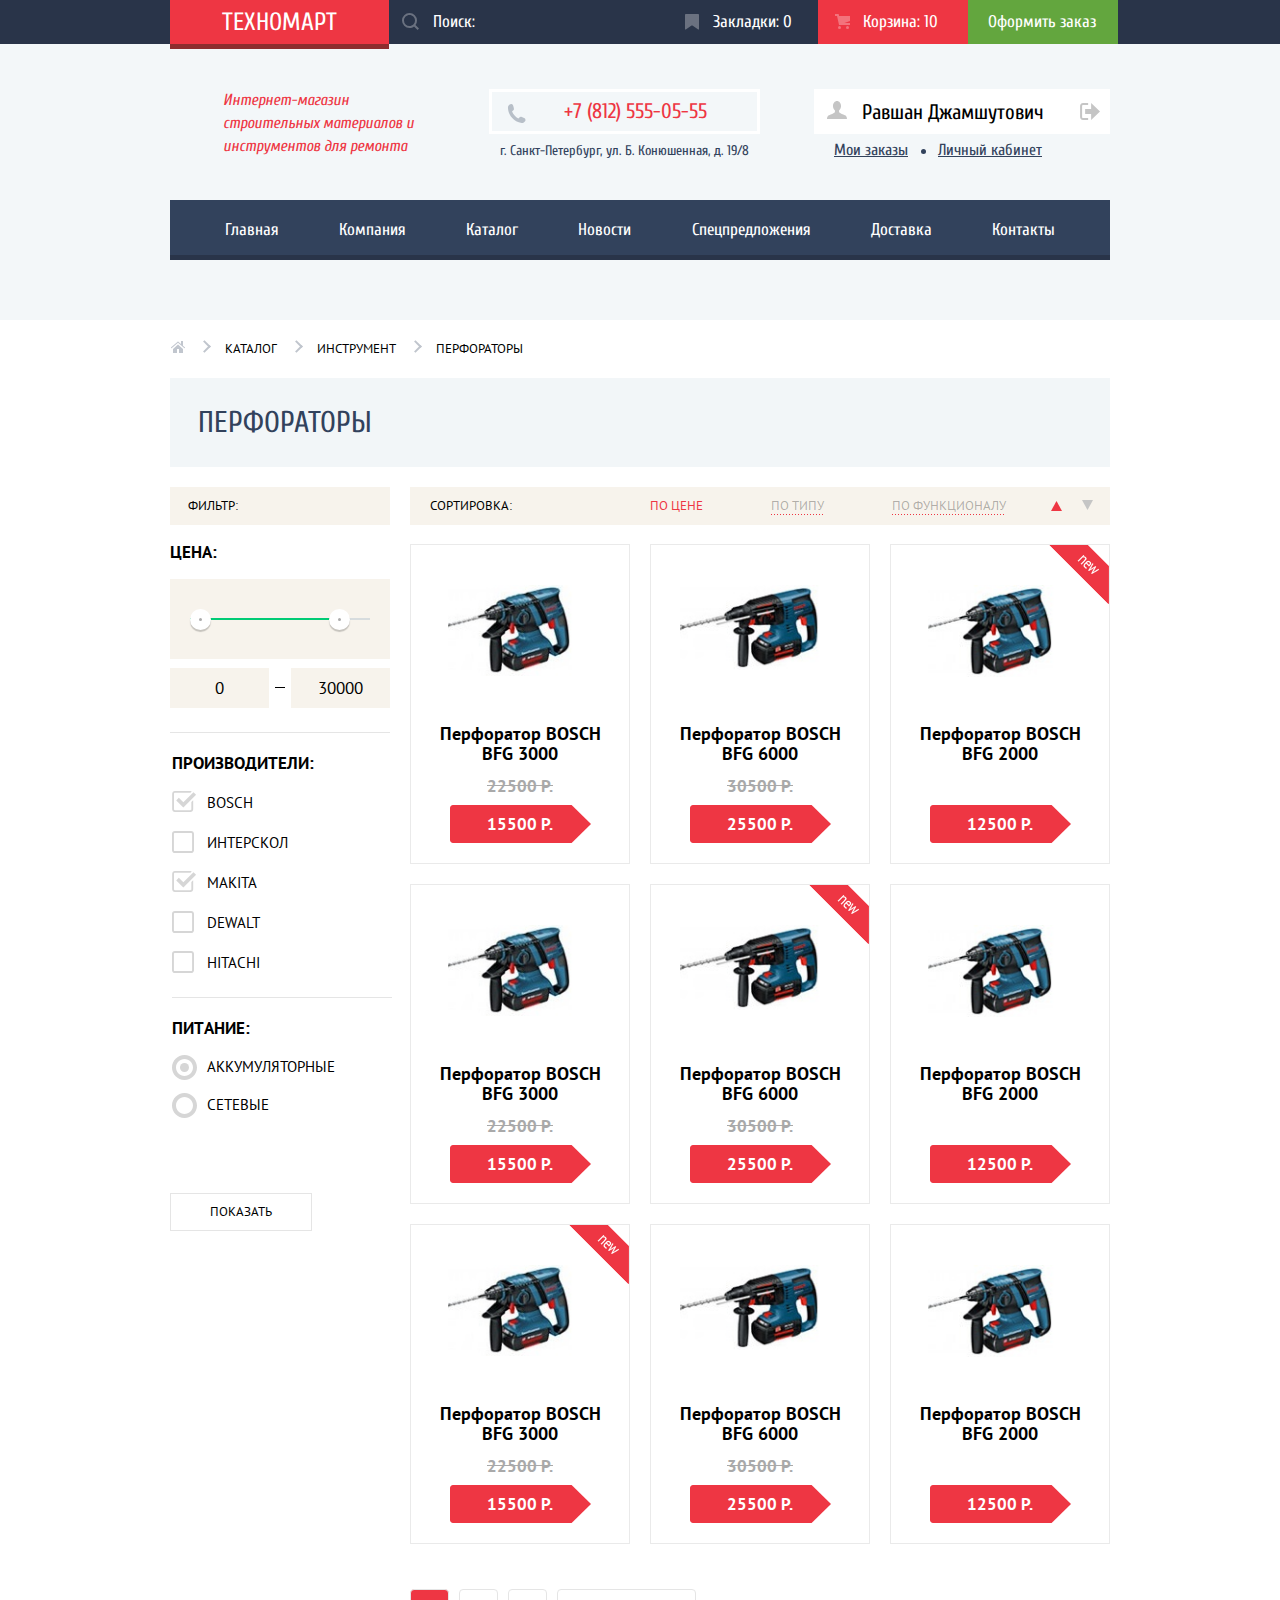
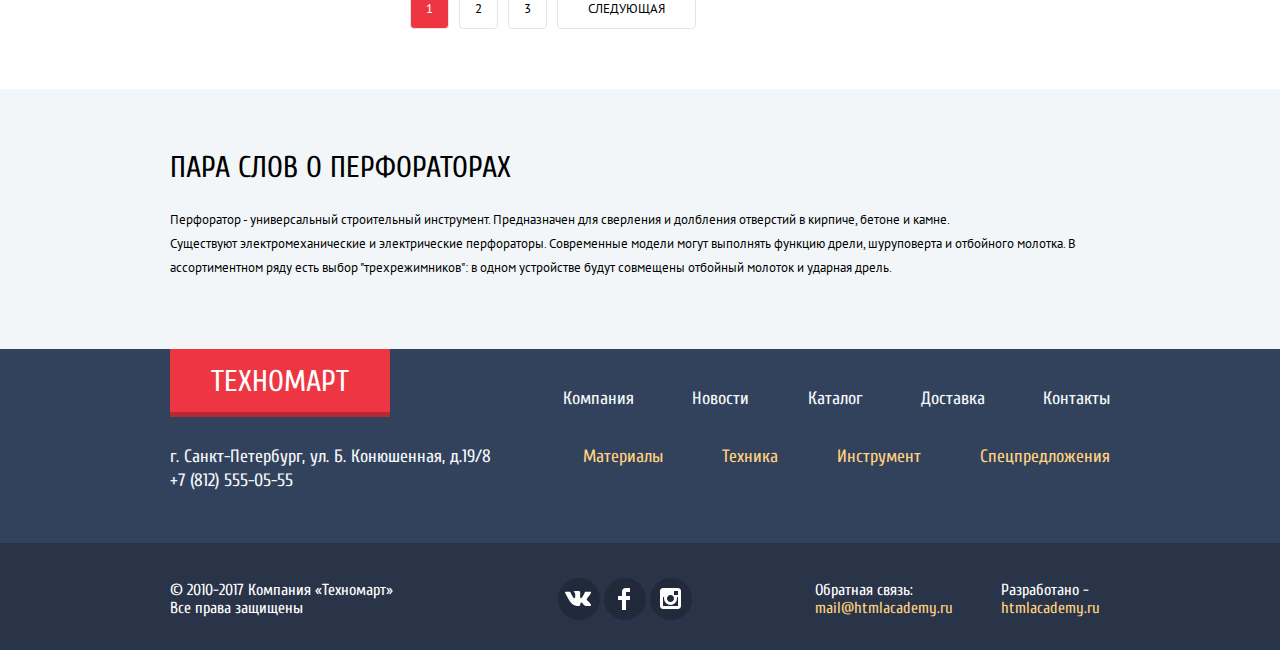
==== commit 39e0739a: "на проверку" ====
--- a/catalog.html
+++ b/catalog.html
@@ -164,7 +164,7 @@
 			          <fieldset class="sorting-choose">
 			            <legend>ПИТАНИЕ:</legend>
 			            <label>
-			            	<input type="radio" name="supply" value="АККУМУЛЯТОРНЫЕ" class="visually-hidden">
+			            	<input type="radio" name="supply" value="АККУМУЛЯТОРНЫЕ" class="visually-hidden" checked>
 			            	<span class="radiobutton-indicator"></span>
 			            	АККУМУЛЯТОРНЫЕ
 			            </label>
@@ -405,6 +405,7 @@
 	        	<a href="#" class="bookmarks-continue">ПРОДОЛЖИТЬ ПОКУПКИ</a>
         	</div>
         </section>
+        <script src="js/modal.js"></script>
     </body>
    </html>
    
--- a/css/style-pref.css
+++ b/css/style-pref.css
@@ -58,7 +58,7 @@
 	display:-webkit-box;
 	display:-ms-flexbox;
 	display:flex;
-	min-height:42px;
+	min-heght:42px;
 	-webkit-box-pack: justify;
 	    -ms-flex-pack: justify;
 	        justify-content: space-between;
@@ -188,6 +188,8 @@
   line-height: 18px;
   color: #ffffff;
   text-transform: none;
+
+  height:100%;
 }
 .header-buy-item  {
   background-color: #293449;
@@ -509,7 +511,7 @@
   color: #ffffff;
   
   display: block;
-  background-color: rgb(0,0,0,0.1);
+  background-color: rgba(0,0,0,0.1);
   border-radius: 3px;
 
   padding-top:11px;
@@ -519,11 +521,11 @@
 }
 .categories-button:hover,
 .categories-button:focus {
-	background-color: rgb(0,0,0,0.2);
+	background-color: rgba(0,0,0,0.2);
 	outline: none;
 }
 .categories-button:active {
-	background-color: rgb(0,0,0,0.3);
+	background-color: rgba(0,0,0,0.3);
 }
 .categories-item {
 	width: 300px;
@@ -619,7 +621,7 @@
 
 	width:28px;
 	height:28px;
-	background-color: rgb(255,255,255,0);
+	background-color: transparent;
 	border:none;
 	border-left:3px solid #fff;
 	border-bottom: 3px solid #fff;
@@ -890,16 +892,15 @@
 
 	display: flex;
 
-	margin-bottom:15px;
 	padding-right: 17px;
 }
 .img-bosch9000 {
-	padding:0;
-	padding-top:10px;
-	margin-bottom: 5px;
+	padding-left:18px;
+	
 }
 .products-img img {
 	margin: auto;
+	margin-top:40px;
 }
 .products-description {
 	display: -webkit-box;
@@ -916,7 +917,10 @@
 	    -ms-flex-align: center;
 	        align-items: center;
 
-	min-height:120px;
+	height:100%;
+
+	padding: 20px 10px;
+	padding-top: 15px;
 }
 .products-name {
   font-family: "PT Sans", Arial, sans-serif;
@@ -936,7 +940,7 @@
   text-transform: none;
 
   margin:0;
-  margin-bottom: 12px;
+  margin-bottom: auto;
 }
 .old-price {
   font-family: "PT Sans", Arial, sans-serif;
@@ -991,6 +995,7 @@
 
 	position:absolute;
 	top:44px;
+	left:43px;
 }
 .products-buy-button {
 	width:135px;
@@ -1092,9 +1097,12 @@
 }
 .producers-icon {
 	width:220px;
+	margin-bottom: 20px;
+
+	min-height: 145px;
 }
 .producers-icon a {
-  min-height: 143px;
+  height: 100%;
   background-color: #ffffff;
   border: solid 1px #eaeaea;
   display: -webkit-box;
@@ -1103,7 +1111,6 @@
   -webkit-box-align: center;
       -ms-flex-align: center;
           align-items: center;
-  margin-bottom: 20px;
 }
 .producers-icon a:hover,
 .producers-icon a:focus {
@@ -2054,6 +2061,10 @@
 
   border: none;
 }
+
+
+
+/*Уникальные стили каталога*/
 .header-catalog {
 	margin-bottom:20px;
 }
@@ -2465,6 +2476,8 @@
           box-shadow: 0 2px 1px 0 rgba(0, 1, 1, 0.2);
   cursor: pointer;
   z-index: 3;
+
+  top:30px;
 }
 .range-toggle:hover {
 	background-color:#00CB75; 
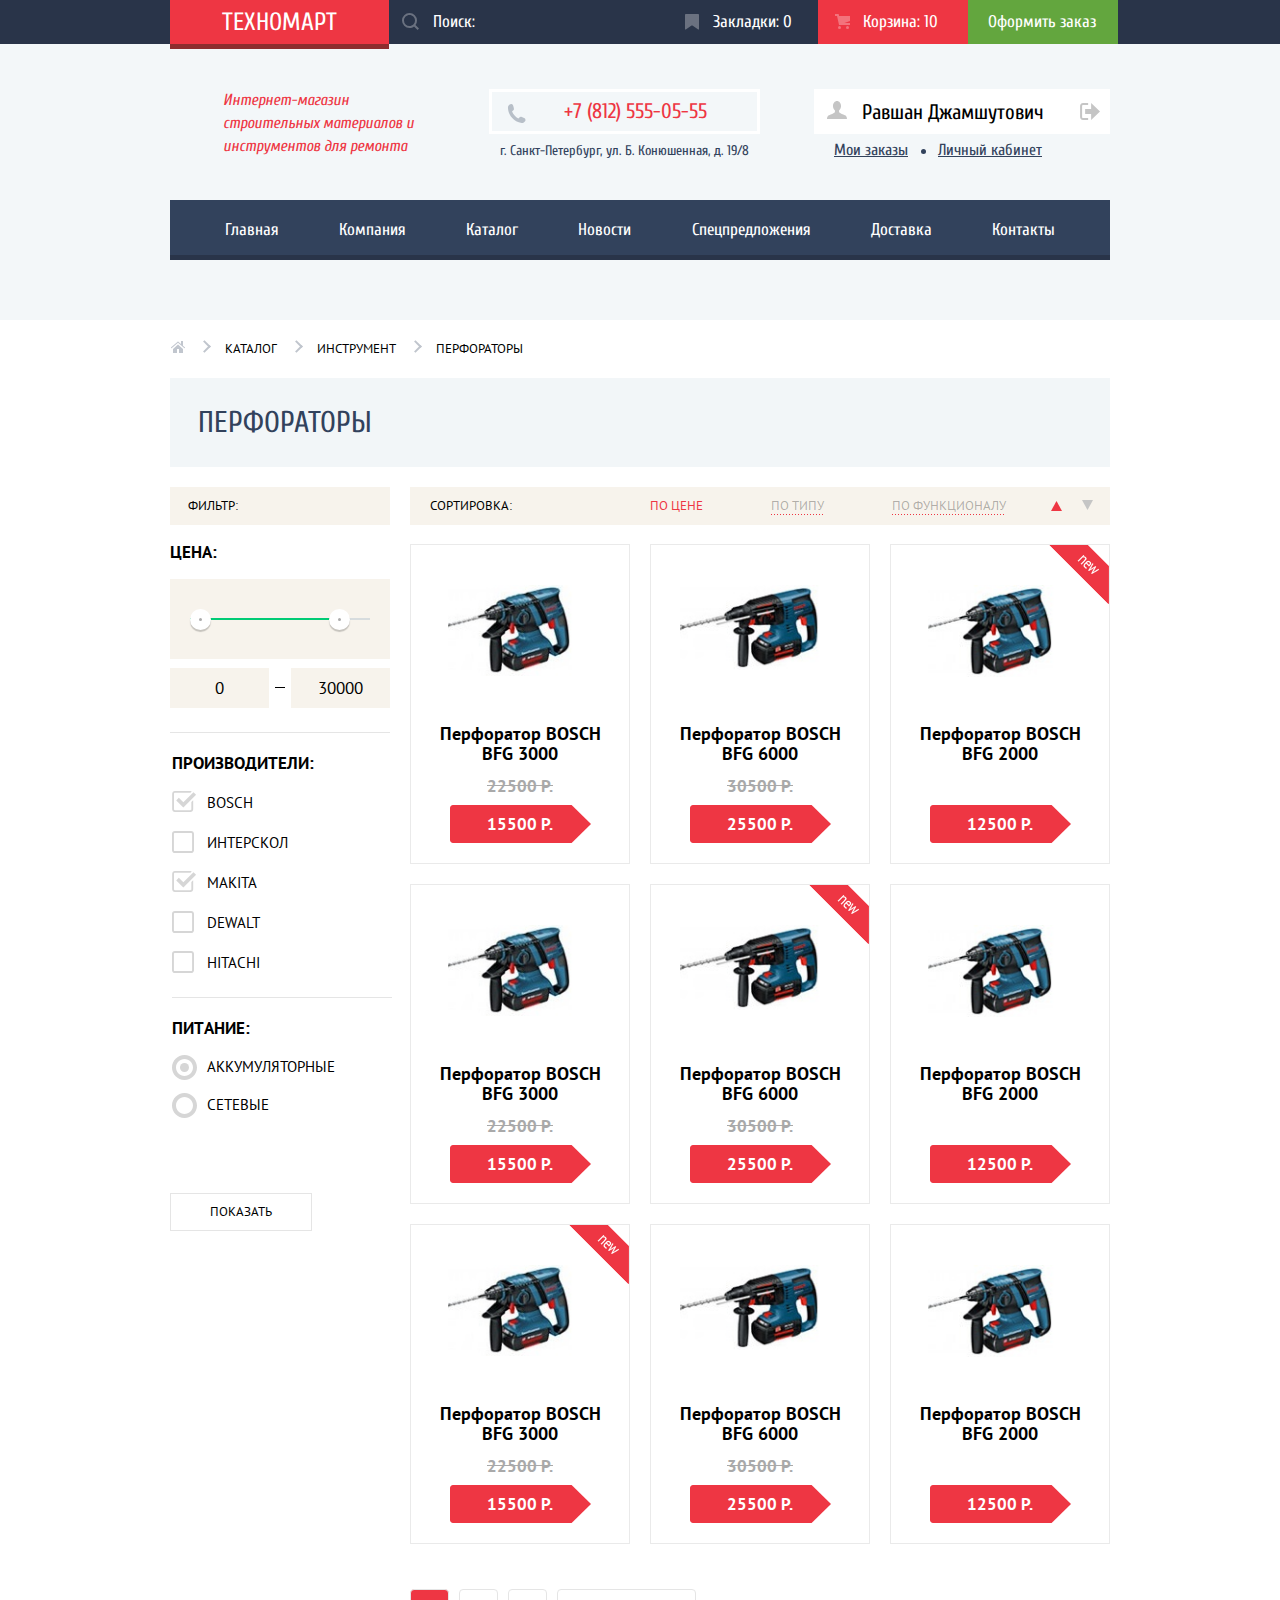
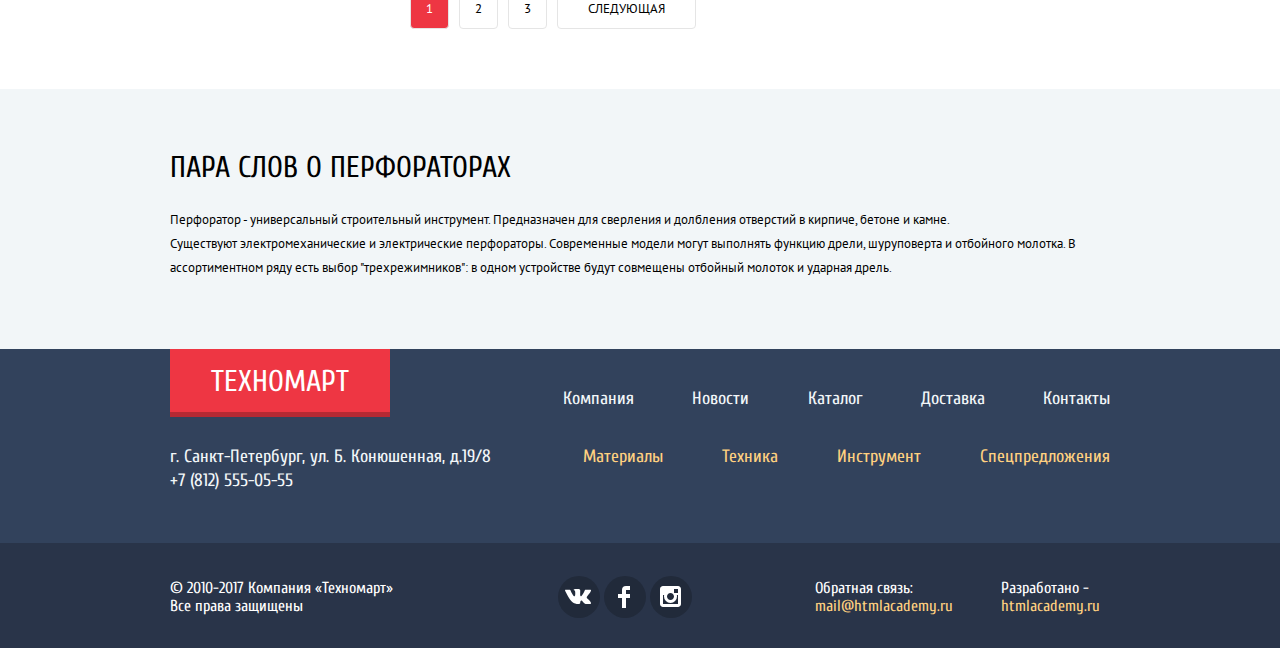
==== commit 34b7172b: "2 финальная проверка" ====
--- a/catalog.html
+++ b/catalog.html
@@ -5,37 +5,37 @@
 		<title>HTML Academy: Техномарт</title>
 		<link href="https://fonts.googleapis.com/css?family=Cuprum:400,400i,700&amp;subset=cyrillic" rel="stylesheet">
 		<link href="https://fonts.googleapis.com/css?family=PT+Sans:400,700&amp;subset=cyrillic" rel="stylesheet">
-		<link href="css/normalize.css" rel="stylesheet">
-		<link href="css/style-pref.css" rel="stylesheet" type="text/css">
+		<link href="css/normalize.min.css" rel="stylesheet">
+		<link href="css/style.min.css" rel="stylesheet" type="text/css">
 	</head>
 	<body>
 		<header class="header header-catalog">
   			<div class="header-top">
   				<div class="container header-top-container">
-						<a class="header-logo" href="index.html">ТЕХНОМАРТ</a>
-						<form class="header-search" action="https://echo.htmlacademy.ru" method="post">
-								<label for="label-search" class="visually-hidden">
-									Поиск
-								</label>
-							  	<input id="label-search" type="search" name="search" placeholder="Поиск:">
-							  	<button type="submit">
-							  		<svg xmlns="http://www.w3.org/2000/svg" width="17" height="17" viewBox="0 0 17 17"><path fill="#ffffff" d="M17 15.586l-3.542-3.542A7.465 7.465 0 0 0 15 7.5 7.5 7.5 0 1 0 7.5 15c1.71 0 3.282-.579 4.544-1.542L15.586 17 17 15.586zM2 7.5C2 4.467 4.467 2 7.5 2 10.532 2 13 4.467 13 7.5c0 3.032-2.468 5.5-5.5 5.5A5.506 5.506 0 0 1 2 7.5z"/></svg>
-							  		<span class="visually-hidden">Искать</span>
-							  	</button>
-						</form>
-		  				<ul class="header-buy">
-			  				<li>
-			  					<a class="header-buy-item header-buy-bookmarks" href="#">
-			  						<span>Закладки:</span><span> 0</span>
-			  					</a>
-			  				</li>
-			  				<li>
-			  					<a class="header-buy-item header-buy-active header-buy-cart" href="#">
-			  						<span>Корзина:</span><span> 10</span>
-			  					</a>
-			  				</li>
-			  				<li><a class="header-buy-order" href="#">Оформить заказ</a></li>
-		  			</ul>
+					<a class="header-logo" href="index.html">ТЕХНОМАРТ</a>
+					<form class="header-search" action="https://echo.htmlacademy.ru" method="post">
+							<label for="label-search" class="visually-hidden">
+								Поиск
+							</label>
+						  	<input id="label-search" type="search" name="search" placeholder="Поиск:">
+						  	<button type="submit">
+						  		<svg xmlns="http://www.w3.org/2000/svg" width="17" height="17" viewBox="0 0 17 17"><path fill="#ffffff" d="M17 15.586l-3.542-3.542A7.465 7.465 0 0 0 15 7.5 7.5 7.5 0 1 0 7.5 15c1.71 0 3.282-.579 4.544-1.542L15.586 17 17 15.586zM2 7.5C2 4.467 4.467 2 7.5 2 10.532 2 13 4.467 13 7.5c0 3.032-2.468 5.5-5.5 5.5A5.506 5.506 0 0 1 2 7.5z"/></svg>
+						  		<span class="visually-hidden">Искать</span>
+						  	</button>
+					</form>
+	  				<ul class="header-buy">
+		  				<li>
+		  					<a class="header-buy-item header-buy-bookmarks" href="#">
+		  						<span>Закладки:</span><span> 0</span>
+		  					</a>
+		  				</li>
+		  				<li>
+		  					<a class="header-buy-item header-buy-active header-buy-cart" href="#">
+		  						<span>Корзина:</span><span> 10</span>
+		  					</a>
+		  				</li>
+		  				<li><a class="header-buy-order" href="#">Оформить заказ</a></li>
+	  				</ul>
 		  		</div>
   			</div>
   			<div class="container">
@@ -52,6 +52,7 @@
 							<span>Равшан Джамшутович</span>
 						</a>
 						<a href="#" class="header-logout">
+								<span class="visually-hidden">Выйти</span>
 								<svg xmlns="http://www.w3.org/2000/svg" width="21" height="17" viewBox="0 0 21 17"><g fill="#c5c5c5"><path fill="#c5c5c5" d="M21 8.5L12.125 0v6h-6v5h6v6z"/><path fill="#c5c5c5" d="M3.106 13.952V3.048c.018-.376.171-1.057 1.01-1.057h5.027V0H4.116C1.938 0 1.112 1.81 1.087 3.027v10.946C1.112 15.189 1.938 17 4.116 17h5.027v-1.99H4.116c-.839 0-.992-.683-1.01-1.058z"/></g></svg>
 						</a>
 	   					<ul class="header-navigation">
@@ -86,8 +87,8 @@
 	  				<li><a href="#">Инструмент</a></li>
 	  				<li>Перфораторы</li>
 	  			</ul>
-  			<h2>ПЕРФОРАТОРЫ</h2>
-  		</div>
+  				<h2>ПЕРФОРАТОРЫ</h2>
+  			</div>
 	  		<section class="container products">
 	  			<div class="sorting-container">
 		          <h3 class="sorting-block">ФИЛЬТР:</h3>
@@ -110,250 +111,250 @@
 			        </div>
 		          </div>
 		      	</div>
-		    <div class="main-container">
-		      <div class="form-container">
-		          <form action="https://echo.htmlacademy.ru" method="post">
-		            <div class="filter-price">
-		            	<div class="filter-price-title">Цена:</div>
-		            	<div class="filter-price-range">
-		            		<div class="scale">
-		            			<div class="bar"></div>
+	    		<div class="main-container">
+		      		<div class="form-container">
+		          		<form action="https://echo.htmlacademy.ru" method="post">
+		            		<div class="filter-price">
+				            	<div class="filter-price-title">Цена:</div>
+				            	<div class="filter-price-range">
+				            		<div class="scale">
+				            			<div class="bar"></div>
+				            		</div>
+				            		<div class="range-toggle range-toggle-min"></div>
+		        					<div class="range-toggle range-toggle-max"></div>
+				            	</div>
+				            	<div class="filter-price-controls">
+									<label class="min-price">
+										<span class="visually-hidden">от</span>
+										<input type="text" name="min-price" value="0">
+									</label>
+									<label class="max-price">
+										<span class="visually-hidden">до</span>
+										<input type="text" name="max-price" value="30000">
+									</label>
+				            	</div>
 		            		</div>
-		            		<div class="range-toggle range-toggle-min"></div>
-        					<div class="range-toggle range-toggle-max"></div>
-		            	</div>
-		            	<div class="filter-price-controls">
-							<label class="min-price">
-								<span class="visually-hidden">от</span>
-								<input type="text" name="min-price" value="0">
-							</label>
-							<label class="max-price">
-								<span class="visually-hidden">до</span>
-								<input type="text" name="max-price" value="30000">
-							</label>
-		            	</div>
-		            </div>
-		            <fieldset class="sorting-brand">
-		              <legend>ПРОИЗВОДИТЕЛИ:</legend>
-		                <label>
-		                	<input type="checkbox" name="producers" value="BOSCH" class="visually-hidden" checked>
-		                	<span class="checkbox-indicator"></span>
-		                	BOSCH
-		                </label>
-		                <label>
-		                	<input type="checkbox" name="producers" value="ИНТЕРСКОЛ" class="visually-hidden">
-		                	<span class="checkbox-indicator"></span>
-		                	ИНТЕРСКОЛ
-		                </label>
-		                <label>
-		                	<input type="checkbox" name="producers" value="MAKITA" class="visually-hidden" checked>
-		                	<span class="checkbox-indicator"></span>
-		                	MAKITA
-		                </label>
-		                <label>
-		                	<input type="checkbox" name="producers" value="DEWALT" class="visually-hidden">
-		                	<span class="checkbox-indicator"></span>
-		                	DEWALT
-		                </label>
-		                <label>
-		                	<input type="checkbox" name="producers" value="HITACHI" class="visually-hidden">
-		                	<span class="checkbox-indicator"></span>
-		                	HITACHI
-		                </label>
-		              </fieldset>
-			          <fieldset class="sorting-choose">
-			            <legend>ПИТАНИЕ:</legend>
-			            <label>
-			            	<input type="radio" name="supply" value="АККУМУЛЯТОРНЫЕ" class="visually-hidden" checked>
-			            	<span class="radiobutton-indicator"></span>
-			            	АККУМУЛЯТОРНЫЕ
-			            </label>
-			            <label>
-			            	<input type="radio" name="supply" value="СЕТЕВЫЕ" class="visually-hidden">
-			            	<span class="radiobutton-indicator"></span>
-			            	СЕТЕВЫЕ
-			            </label>
-			          </fieldset>
-		          	  <button type="submit" class="form-button" name="sorting-button" value="Показать">ПОКАЗАТЬ</button>
-		          </form>
-	      	</div>
-				<ul class="products-catalog">
-					<li class="products-item">
-	              		<div class="products-img">
-	              			<img src="img/BFG_3000.jpg" width="127" height="112" alt="Перфоратор BOSCH BFG 3000">
-	              		</div>
-	              		<div class="products-description">
-		  					<h3 class="products-name">
+				            <fieldset class="sorting-brand">
+				            	<legend>ПРОИЗВОДИТЕЛИ:</legend>
+				                <label>
+				                	<input type="checkbox" name="producers" value="BOSCH" class="visually-hidden" checked>
+				                	<span class="checkbox-indicator"></span>
+				                	BOSCH
+				                </label>
+				                <label>
+				                	<input type="checkbox" name="producers" value="ИНТЕРСКОЛ" class="visually-hidden">
+				                	<span class="checkbox-indicator"></span>
+				                	ИНТЕРСКОЛ
+				                </label>
+				                <label>
+				                	<input type="checkbox" name="producers" value="MAKITA" class="visually-hidden" checked>
+				                	<span class="checkbox-indicator"></span>
+				                	MAKITA
+				                </label>
+				                <label>
+				                	<input type="checkbox" name="producers" value="DEWALT" class="visually-hidden">
+				                	<span class="checkbox-indicator"></span>
+				                	DEWALT
+				                </label>
+				                <label>
+				                	<input type="checkbox" name="producers" value="HITACHI" class="visually-hidden">
+				                	<span class="checkbox-indicator"></span>
+				                	HITACHI
+				                </label>
+				            </fieldset>
+				            <fieldset class="sorting-choose">
+					            <legend>ПИТАНИЕ:</legend>
+					            <label>
+					            	<input type="radio" name="supply" value="АККУМУЛЯТОРНЫЕ" class="visually-hidden" checked>
+					            	<span class="radiobutton-indicator"></span>
+					            	АККУМУЛЯТОРНЫЕ
+					            </label>
+					            <label>
+					            	<input type="radio" name="supply" value="СЕТЕВЫЕ" class="visually-hidden">
+					            	<span class="radiobutton-indicator"></span>
+					            	СЕТЕВЫЕ
+					            </label>
+				           </fieldset>
+		          	  	   <button type="submit" class="form-button" name="sorting-button" value="Показать">ПОКАЗАТЬ</button>
+		          		</form>
+	      			</div>
+					<ul class="products-catalog">
+						<li class="products-item">
+		              		<div class="products-img">
+		              			<img src="img/BFG_3000.jpg" width="127" height="112" alt="Перфоратор BOSCH BFG 3000">
+		              		</div>
+		              		<div class="products-description">
+			  					<h3 class="products-name">
 		  							Перфоратор BOSCH<br>
 		  							BFG 3000
-		  					</h3>
-		              		<span class="old-price">22500 Р.</span>
-		              		<span class="price-current">15500 Р.</span>
-		              		<div class="products-buy">
-		              			<a href="#" class="products-buy-button">Купить</a>
-		              			<a href="#" class="products-buy-button bookmarks-button">В закладки</a>
-		              		</div>
-		              	</div>
-	              	</li>
-          			<li class="products-item">
-	              		<div class="products-img">
-	              			<img src="img/BFG_6000.jpg" width="144" height="128" alt="Перфоратор BOSCH BFG 6000">
-	              		</div>
-	              		<div class="products-description">
-		  					<h3 class="products-name">
+			  					</h3>
+			              		<span class="old-price">22500 Р.</span>
+			              		<span class="price-current">15500 Р.</span>
+			              		<div class="products-buy">
+			              			<a href="#" class="products-buy-button">Купить</a>
+			              			<a href="#" class="products-buy-button bookmarks-button">В закладки</a>
+			              		</div>
+			              	</div>
+		              	</li>
+	          			<li class="products-item">
+		              		<div class="products-img">
+		              			<img src="img/BFG_6000.jpg" width="144" height="128" alt="Перфоратор BOSCH BFG 6000">
+		              		</div>
+		              		<div class="products-description">
+			  					<h3 class="products-name">
 		  							Перфоратор BOSCH<br>
 		  							BFG 6000
-		  					</h3>
+			  					</h3>
 		              			<span class="old-price">30500 Р.</span>
 		              			<span class="price-current">25500 Р.</span>
 			              		<div class="products-buy">
 			              			<a href="#" class="products-buy-button">Купить</a>
 			              			<a href="#" class="products-buy-button bookmarks-button">В закладки</a>
 			              		</div>	
-			             </div>
-	              	</li>
-          			<li class="products-item new-flag">
-	              		<div class="products-img">
-	              			<img src="img/BFG_2000.jpg" width="127" height="112" alt="Перфоратор BOSCH BFG 2000">
-	              		</div>
-	              		<div class="products-description">
-		  					<h3 class="products-name">
+				            </div>
+		              	</li>
+	          			<li class="products-item new-flag">
+		              		<div class="products-img">
+		              			<img src="img/BFG_2000.jpg" width="127" height="112" alt="Перфоратор BOSCH BFG 2000">
+		              		</div>
+		              		<div class="products-description">
+			  					<h3 class="products-name">
 		  							Перфоратор BOSCH<br>
 		  							BFG 2000
-		  					</h3>
-		              		<span class="price-current">12500 Р.</span>
-		              		<div class="products-buy">
-		              			<a href="#" class="products-buy-button">Купить</a>
-		              			<a href="#" class="products-buy-button bookmarks-button">В закладки</a>
-		              		</div>
-		              	</div>	
-	              	</li>
-          			<li class="products-item">
-	              		<div class="products-img">
-	              			<img src="img/BFG_3000.jpg" width="127" height="112" alt="Перфоратор BOSCH BFG 3000">
-	              		</div>
-	              		<div class="products-description">
-		  					<h3 class="products-name">
+			  					</h3>
+			              		<span class="price-current">12500 Р.</span>
+			              		<div class="products-buy">
+			              			<a href="#" class="products-buy-button">Купить</a>
+			              			<a href="#" class="products-buy-button bookmarks-button">В закладки</a>
+			              		</div>
+			              	</div>	
+		              	</li>
+	          			<li class="products-item">
+		              		<div class="products-img">
+		              			<img src="img/BFG_3000.jpg" width="127" height="112" alt="Перфоратор BOSCH BFG 3000">
+		              		</div>
+		              		<div class="products-description">
+			  					<h3 class="products-name">
 		  							Перфоратор BOSCH<br>
 		  							BFG 3000
-		  					</h3>
-		              		<span class="old-price">22500 Р.</span>
-		              		<span class="price-current">15500 Р.</span>
-		              		<div class="products-buy">
-		              			<a href="#" class="products-buy-button">Купить</a>
-		              			<a href="#" class="products-buy-button bookmarks-button">В закладки</a>
-		              		</div>
-		              	</div>
-	              	</li>
-          			<li class="products-item new-flag">
-	              		<div class="products-img">
-	              			<img src="img/BFG_6000.jpg" width="144" height="128" alt="Перфоратор BOSCH BFG 6000">
-	              		</div>
-	              		<div class="products-description">
-		  					<h3 class="products-name">
+			  					</h3>
+			              		<span class="old-price">22500 Р.</span>
+			              		<span class="price-current">15500 Р.</span>
+			              		<div class="products-buy">
+			              			<a href="#" class="products-buy-button">Купить</a>
+			              			<a href="#" class="products-buy-button bookmarks-button">В закладки</a>
+			              		</div>
+			              	</div>
+		              	</li>
+	          			<li class="products-item new-flag">
+		              		<div class="products-img">
+		              			<img src="img/BFG_6000.jpg" width="144" height="128" alt="Перфоратор BOSCH BFG 6000">
+		              		</div>
+		              		<div class="products-description">
+			  					<h3 class="products-name">
 		  							Перфоратор BOSCH<br>
 		  							BFG 6000
-		  					</h3>
+			  					</h3>
 		              			<span class="old-price">30500 Р.</span>
 		              			<span class="price-current">25500 Р.</span>
 			              		<div class="products-buy">
 			              			<a href="#" class="products-buy-button">Купить</a>
 			              			<a href="#" class="products-buy-button bookmarks-button">В закладки</a>
 			              		</div>	
-			             </div>
-	              	</li>
-          			<li class="products-item">
-	              		<div class="products-img">
-	              			<img src="img/BFG_2000.jpg" width="127" height="112" alt="Перфоратор BOSCH BFG 2000">
-	              		</div>
-	              		<div class="products-description">
-		  					<h3 class="products-name">
+				             </div>
+		              	</li>
+	          			<li class="products-item">
+		              		<div class="products-img">
+		              			<img src="img/BFG_2000.jpg" width="127" height="112" alt="Перфоратор BOSCH BFG 2000">
+		              		</div>
+		              		<div class="products-description">
+			  					<h3 class="products-name">
 		  							Перфоратор BOSCH<br>
 		  							BFG 2000
-		  					</h3>
-		              		<span class="price-current">12500 Р.</span>
-		              		<div class="products-buy">
-		              			<a href="#" class="products-buy-button">Купить</a>
-		              			<a href="#" class="products-buy-button bookmarks-button">В закладки</a>
-		              		</div>
-		              	</div>	
-	              	</li>
-          			<li class="products-item new-flag">
-	              		<div class="products-img">
-	              			<img src="img/BFG_3000.jpg" width="127" height="112" alt="Перфоратор BOSCH BFG 3000">
-	              		</div>
-	              		<div class="products-description">
-		  					<h3 class="products-name">
+			  					</h3>
+			              		<span class="price-current">12500 Р.</span>
+			              		<div class="products-buy">
+			              			<a href="#" class="products-buy-button">Купить</a>
+			              			<a href="#" class="products-buy-button bookmarks-button">В закладки</a>
+			              		</div>
+			              	</div>	
+		              	</li>
+	          			<li class="products-item new-flag">
+		              		<div class="products-img">
+		              			<img src="img/BFG_3000.jpg" width="127" height="112" alt="Перфоратор BOSCH BFG 3000">
+		              		</div>
+		              		<div class="products-description">
+			  					<h3 class="products-name">
 		  							Перфоратор BOSCH<br>
 		  							BFG 3000
-		  					</h3>
-		              		<span class="old-price">22500 Р.</span>
-		              		<span class="price-current">15500 Р.</span>
-		              		<div class="products-buy">
-		              			<a href="#" class="products-buy-button">Купить</a>
-		              			<a href="#" class="products-buy-button bookmarks-button">В закладки</a>
-		              		</div>
-		              	</div>
-	              	</li>
-          			<li class="products-item">
-	              		<div class="products-img">
-	              			<img src="img/BFG_6000.jpg" width="144" height="128" alt="Перфоратор BOSCH BFG 6000">
-	              		</div>
-	              		<div class="products-description">
-		  					<h3 class="products-name">
+			  					</h3>
+			              		<span class="old-price">22500 Р.</span>
+			              		<span class="price-current">15500 Р.</span>
+			              		<div class="products-buy">
+			              			<a href="#" class="products-buy-button">Купить</a>
+			              			<a href="#" class="products-buy-button bookmarks-button">В закладки</a>
+			              		</div>
+			              	</div>
+		              	</li>
+	          			<li class="products-item">
+		              		<div class="products-img">
+		              			<img src="img/BFG_6000.jpg" width="144" height="128" alt="Перфоратор BOSCH BFG 6000">
+		              		</div>
+		              		<div class="products-description">
+			  					<h3 class="products-name">
 		  							Перфоратор BOSCH<br>
 		  							BFG 6000
-		  					</h3>
+			  					</h3>
 		              			<span class="old-price">30500 Р.</span>
 		              			<span class="price-current">25500 Р.</span>
 			              		<div class="products-buy">
 			              			<a href="#" class="products-buy-button">Купить</a>
 			              			<a href="#" class="products-buy-button bookmarks-button">В закладки</a>
-			              		</div>	
-			             </div>
-	              	</li>
-            		<li class="products-item">
-	              		<div class="products-img">
-	              			<img src="img/BFG_2000.jpg" width="127" height="112" alt="Перфоратор BOSCH BFG 2000">
-	              		</div>
-	              		<div class="products-description">
-		  					<h3 class="products-name">
+				              	</div>	
+				             </div>
+		              	</li>
+	            		<li class="products-item">
+		              		<div class="products-img">
+		              			<img src="img/BFG_2000.jpg" width="127" height="112" alt="Перфоратор BOSCH BFG 2000">
+		              		</div>
+		              		<div class="products-description">
+			  					<h3 class="products-name">
 		  							Перфоратор BOSCH<br>
 		  							BFG 2000
-		  					</h3>
-		              		<span class="price-current">12500 Р.</span>
-		              		<div class="products-buy">
-		              			<a href="#" class="products-buy-button">Купить</a>
-		              			<a href="#" class="products-buy-button bookmarks-button">В закладки</a>
-		              		</div>
-		              	</div>	
-	              	</li>
-         	</ul>
-	    </div>
-          <ul class="pagination">
-          	<li>
-          		<a href="#" class="pagination-active">1</a>
-          	</li>
-          	<li>
-          		<a href="#">2</a>
-          	</li>
-          	<li>
-          		<a href="#">3</a>
-          	</li>
-          	<li class="pagination-next">
-          		<a href="#">СЛЕДУЮЩАЯ</a>
-          	</li> 
-          </ul>
-          </section>
-          <section class="perforators-about">
-          	<div class="perforators-about-container">
-	          	<h3>ПАРА СЛОВ О ПЕРФОРАТОРАХ</h3>
-	          	<p>Перфоратор - универсальный строительный инструмент. Предназначен для сверления и долбления отверстий в кирпиче, бетоне и камне.<br>
-	          	Существуют электромеханические и электрические перфораторы. Современные модели могут выполнять функцию дрели, шуруповерта и отбойного молотка. В ассортиментном ряду есть выбор "трехрежимников": в одном устройстве будут совмещены отбойный молоток и ударная дрель. </p>
-	          </div>
-          </section>
-      </main>
-     <footer class="footer-navigation">
+			  					</h3>
+			              		<span class="price-current">12500 Р.</span>
+			              		<div class="products-buy">
+			              			<a href="#" class="products-buy-button">Купить</a>
+			              			<a href="#" class="products-buy-button bookmarks-button">В закладки</a>
+			              		</div>
+			              	</div>	
+		              	</li>
+         			</ul>
+	    		</div>
+	            <ul class="pagination">
+		          	<li>
+		          		<a href="#" class="pagination-active">1</a>
+		          	</li>
+		          	<li>
+		          		<a href="#">2</a>
+		          	</li>
+		          	<li>
+		          		<a href="#">3</a>
+		          	</li>
+		          	<li class="pagination-next">
+		          		<a href="#">СЛЕДУЮЩАЯ</a>
+		          	</li> 
+	            </ul>
+          	</section>
+          	<section class="perforators-about">
+	          	<div class="perforators-about-container">
+		          	<h3>ПАРА СЛОВ О ПЕРФОРАТОРАХ</h3>
+		          	<p>Перфоратор - универсальный строительный инструмент. Предназначен для сверления и долбления отверстий в кирпиче, бетоне и камне.<br>
+		          	Существуют электромеханические и электрические перфораторы. Современные модели могут выполнять функцию дрели, шуруповерта и отбойного молотка. В ассортиментном ряду есть выбор "трехрежимников": в одном устройстве будут совмещены отбойный молоток и ударная дрель. </p>
+		          </div>
+           </section>
+      	</main>
+     	<footer class="footer-navigation">
         	<div class="container">
 	        	<div class="footer-container">
 		  			<a class="footer-navigation-logo" href="#">ТЕХНОМАРТ</a>
@@ -392,7 +393,7 @@
 		        	</p>
 		        	<p class="footer-line footer-developers">
 		        		<span>Разработано -</span><br>
-		        		<a href="htmlacademy.ru">htmlacademy.ru</a>
+		        		<a href="https://htmlacademy.ru/intensive/htmlcss">htmlacademy.ru</a>
 		        	</p>
 		        </div>
 	        </div>
@@ -405,7 +406,7 @@
 	        	<a href="#" class="bookmarks-continue">ПРОДОЛЖИТЬ ПОКУПКИ</a>
         	</div>
         </section>
-        <script src="js/modal.js"></script>
+        <script src="js/modal.min.js"></script>
     </body>
    </html>
    
--- a/css/style.min.css
+++ b/css/style.min.css
@@ -0,0 +1 @@
+body{font-family:"Cuprum",Arial,sans-serif;font-size:14px;line-height:24px;font-weight:700;color:#000;text-transform:uppercase;background-color:#fff}a{text-decoration:none}img{max-width:100%;height:auto}.visually-hidden:not(:focus):not(:active),input[type="checkbox"].visually-hidden,input[type="radio"].visually-hidden{position:absolute;width:1px;height:1px;margin:-1px;border:0;padding:0;white-space:nowrap;-webkit-clip-path:inset(100%);clip-path:inset(100%);clip:rect(0 0 0 0);overflow:hidden}.container{width:940px;padding-left:130px;padding-right:130px;margin:auto}.header{color:#fff;background-color:#f3f7f9;width:100%;padding-bottom:60px;margin-bottom:59px}.header-top{background-color:#293449;padding:0;width:100%;margin-bottom:45px}.header-top-container{display:-webkit-box;display:-ms-flexbox;display:flex;-webkit-box-pack:justify;-ms-flex-pack:justify;justify-content:space-between}.logo-search-wrap{display:-webkit-box;display:-ms-flexbox;display:flex;-webkit-box-pack:start;-ms-flex-pack:start;justify-content:flex-start}.header-logo{font-size:25px;font-weight:normal;font-style:normal;line-height:18px;color:#fff;background-color:#ee3643;position:relative;padding-left:52px;padding-right:52px;padding-top:14px;padding-bottom:12px}.header-logo:hover,.header-logo:focus{background-color:#ca2c37}.header-logo:active{background-color:#ba2732}.header-logo::before{content:"";position:absolute;bottom:-5px;left:0;right:0;height:5px;background-color:#8e2d2e}.header-search{margin:0;padding:0;padding-left:0;position:relative}.header-search button{position:absolute;width:17px;height:17px;top:12px;left:7px;opacity:.3;background-color:transparent;border:0}.header-search input:hover+button{opacity:1}.header-search button:active{opacity:.5;outline:0}.header-search input{font-size:17px;font-weight:normal;font-style:normal;line-height:18px;letter-spacing:normal;color:#fff;background-color:#293449;border:0;padding-left:44px;padding-top:13px;padding-bottom:13px;padding-right:65px}.header-search input:focus{color:#000}::-webkit-input-placeholder{color:#fff}::-moz-placeholder{color:#fff}:-ms-input-placeholder{color:#fff}::-ms-input-placeholder{color:#fff}:-moz-placeholder{color:#fff}.header-search input:active,.header-search input:focus{background-color:#fff;outline:0}.header-search input:focus,.header-search input:active::-webkit-input-placeholder{color:#000}.header-search input:active+button path,.header-search input:focus+button path{fill:#ee3643}.header-buy{display:-webkit-box;display:-ms-flexbox;display:flex;margin:0;list-style:none;padding-left:0}.header-buy a{font-size:17px;font-weight:normal;font-style:normal;line-height:18px;color:#fff;text-transform:none;height:100%}.header-buy-item{background-color:#293449;display:block;padding-top:13px;padding-bottom:13px;padding-left:45px;padding-right:25px;width:150px;-webkit-box-sizing:border-box;box-sizing:border-box}.header-buy-item:hover,.header-buy-item:focus{background-color:#212a3a}.header-buy-item:active{background-color:#161d29;color:rgba(255,255,255,0.6)}.header-buy-active{background-color:#ee3643}.header-buy-bookmarks,.header-buy-cart{position:relative}.header-buy-bookmarks::before{content:"";position:absolute;background-image:url("../img/svg/icon-bookmark.svg");background-repeat:no-repeat;width:14px;height:16px;left:17px;top:14px;opacity:.3}.header-buy-cart::before{content:"";position:absolute;background-image:url("../img/svg/icon-cart.svg");background-repeat:no-repeat;width:15px;height:15px;left:17px;top:14px;opacity:.3}.header-buy-bookmarks:hover::before,.header-buy-cart:hover::before{opacity:1}.header-buy-bookmarks:active::before,.header-buy-cart:active::before{opacity:.5}.header-buy-order{font-size:17px;font-weight:normal;font-style:normal;line-height:18px;display:block;padding:13px 20px;background-color:#63a63e;width:150px;-webkit-box-sizing:border-box;box-sizing:border-box;text-transform:none}.header-buy-order:hover,.header-buy-order:focus{background-color:#5fbb2d}.header-buy-order:focus{background-color:#518534}.header-middle{background-color:#f3f7f9;display:-webkit-box;display:-ms-flexbox;display:flex;-webkit-box-pack:justify;-ms-flex-pack:justify;justify-content:space-between;-webkit-box-align:start;-ms-flex-align:start;align-items:flex-start;-ms-flex-wrap:wrap;flex-wrap:wrap;margin-bottom:37px}.header-caption{font-size:16px;font-weight:normal;font-style:italic;line-height:23px;color:#ee3643;width:196px;margin:0;padding-left:53px;text-transform:none}.header-contacts{text-align:center;width:300px;display:-webkit-box;display:-ms-flexbox;display:flex;-webkit-box-align:center;-ms-flex-align:center;align-items:center;-webkit-box-orient:vertical;-webkit-box-direction:normal;-ms-flex-direction:column;flex-direction:column}.header-number{font-size:21px;font-weight:normal;font-style:normal;line-height:21px;color:#ee3643;text-align:left;border:solid 3px #fff;padding:9px;padding-right:50px;padding-left:72px;margin-bottom:5px;position:relative}.header-number::before{content:"";background-image:url("../img/svg/icon-phone.svg");background-repeat:no-repeat;width:19px;height:19px;position:absolute;top:12px;left:15px}.header-address{font-size:14px;font-weight:normal;font-style:normal;line-height:24px;color:#32425c;margin:0;text-transform:none}.header-middle-login{display:-webkit-box;display:-ms-flexbox;display:flex;-webkit-box-pack:justify;-ms-flex-pack:justify;justify-content:space-between;-ms-flex-wrap:wrap;flex-wrap:wrap;width:283px}.header-navigation{display:-webkit-box;display:-ms-flexbox;display:flex}.login{font-size:21px;font-weight:normal;font-style:normal;line-height:21px;color:#000;text-transform:none;padding-top:13px;padding-bottom:11px;margin-bottom:10px}.login:hover{color:#ee3643}.login:active{color:rgba(0,0,0,0.3)}.login-link{background-color:#fff;padding-left:14px;padding-right:26px}.login-link svg{margin-right:8px}.login-link:hover path,.login-link:focus path{fill:#2f405c}.login-link:active path{fill:#c5c5c5}.login-registration{background-color:#fff;padding-left:24px;padding-right:25px}.site-navigation{background-color:#32425c;min-height:60px;background-color:#32425c;-webkit-box-shadow:inset 0 -5px 0 0 #293449;box-shadow:inset 0 -5px 0 0 #293449;padding-left:0}.site-navigation-list{padding:0 27px;margin:0;display:-webkit-box;display:-ms-flexbox;display:flex;-webkit-box-pack:justify;-ms-flex-pack:justify;justify-content:space-between;-ms-flex-wrap:wrap;flex-wrap:wrap;list-style:none}.site-navigation-list li{margin:0}.site-navigation-list a{font-size:17px;font-weight:normal;font-style:normal;line-height:60px;vertical-align:middle;color:#fff;margin:0;padding-top:19px;padding-bottom:21px;padding-right:28px;padding-left:28px;text-transform:none}.site-navigation-list a:hover{background-color:#212a3a;height:55px}.site-navigation-list a:active{background-color:#1d2739}.categories{margin-bottom:53px}.categories-navigation{display:-webkit-box;display:-ms-flexbox;display:flex;-webkit-box-pack:justify;-ms-flex-pack:justify;justify-content:space-between;padding:0;-ms-flex-wrap:wrap;flex-wrap:wrap;margin:0;list-style:none}.categories-navigation-inner{display:-webkit-box;display:-ms-flexbox;display:flex;list-style:none;-webkit-box-orient:vertical;-webkit-box-direction:normal;-ms-flex-direction:column;flex-direction:column;padding:0;margin:0;list-style:none}.categories-navigation p{font-size:24px;font-weight:bold;font-style:normal;line-height:30px;color:#fff;margin:0;text-transform:none}.categories-button{font-size:14px;font-weight:normal;font-style:normal;line-height:18px;text-align:center;color:#fff;display:block;padding-top:11px;padding-bottom:9px;margin-left:1px;max-width:135px;background-color:rgba(0,0,0,0.1);border-radius:3px}.categories-button:hover,.categories-button:focus{background-color:rgba(0,0,0,0.2);outline:0}.categories-button:active{background-color:rgba(0,0,0,0.3)}.categories-item{width:300px;margin-bottom:20px;padding:23px;padding-top:21px;padding-bottom:22px;-webkit-box-sizing:border-box;box-sizing:border-box;position:relative}.categories-item:last-of-type{margin-bottom:0}.categories-item p{margin-bottom:12px;max-width:190px}.categories-materials{background-color:#ffbf47}.categories-materials::after{content:"";background-image:url("../img/svg/icon-1.svg");background-repeat:no-repeat;position:absolute;width:44px;height:65px;right:43px;top:31px}.categories-instrument{background-color:#3bbce3}.categories-instrument::before{content:"";background-image:url("../img/svg/icon-2.svg");background-repeat:no-repeat;position:absolute;width:75px;height:61px;top:33px;right:28px}.categories-technique{background-color:#dc91d8}.categories-technique::before{content:"";background-image:url("../img/svg/icon-3.svg");background-repeat:no-repeat;position:absolute;width:78px;height:62px;top:31px;right:31px}.slider{width:620px;position:relative}.slider::before{content:"";position:absolute;width:11px;height:11px;border-radius:50%;background-color:#fff;bottom:35px;left:295px}.slider::after{content:"";position:absolute;width:5px;height:5px;border:solid 3px #fff;border-radius:50%;background-color:#ee3643;bottom:35px;left:314px}.slide-switch{position:absolute;width:28px;height:28px;background-color:transparent;border:0;border-left:3px solid #fff;border-bottom:3px solid #fff;outline:0;cursor:pointer}.slide-left{left:30px;top:50%;margin-top:-15px;-webkit-transform:rotate(45deg);-ms-transform:rotate(45deg);transform:rotate(45deg)}.slide-right{right:26px;top:50%;margin-top:-15px;-webkit-transform:rotate(225deg);-ms-transform:rotate(225deg);transform:rotate(225deg)}.slider h3{font-size:36px;font-weight:bold;font-style:normal;line-height:36px;color:#fff;margin:0;margin-bottom:2px}.slider p{font-size:18px;font-weight:normal;font-style:normal;line-height:24px;color:#fff;text-transform:none}.slider-text{margin-left:24px;padding-top:23px}.slide-button{font-size:14px;font-weight:normal;font-style:normal;line-height:14px;color:#fff;background-color:#ee3643;padding-left:48px;padding-right:48px;margin-bottom:22px;margin-left:25px}.slide-first{background-color:#685c52;background-image:url("../img/slider2.jpg");background-repeat:no-repeat;background-position:center;display:-webkit-box;display:-ms-flexbox;display:flex;-webkit-box-orient:vertical;-webkit-box-direction:normal;-ms-flex-direction:column;flex-direction:column;-webkit-box-align:start;-ms-flex-align:start;align-items:flex-start;-webkit-box-pack:justify;-ms-flex-pack:justify;justify-content:space-between;width:620px;height:267px}.slide-second{background-color:#685c52;background-image:url(../img/slider1.jpg);background-repeat:no-repeat;background-position:center;display:-webkit-box;display:-ms-flexbox;display:flex;-webkit-box-orient:vertical;-webkit-box-direction:normal;-ms-flex-direction:column;flex-direction:column;-webkit-box-align:start;-ms-flex-align:start;align-items:flex-start;-webkit-box-pack:justify;-ms-flex-pack:justify;justify-content:space-between;width:620px;height:267px}.slide-hidden{display:none}.red-button{background-color:#ee3643;border-radius:4px;padding-top:12px;padding-bottom:12px}.red-button:hover,.red-button:focus{background-color:#ca2c37}.red-button:active{background-color:#ba2732}.categories-discount{background-color:#8ed78f}.categories-discount::before{content:"";background-image:url("../img/svg/icon-4.svg");background-repeat:no-repeat;position:absolute;width:59px;height:72px;top:26px;right:45px}.categories-delivery{background-color:#ffc047}.categories-delivery::before{content:"";background-image:url("../img/svg/icon-5.svg");background-repeat:no-repeat;position:absolute;width:78px;height:63px;top:32px;right:31px}.popular-block{background-color:#f9f5f0;display:-webkit-box;display:-ms-flexbox;display:flex;-webkit-box-pack:justify;-ms-flex-pack:justify;justify-content:space-between;-webkit-box-align:center;-ms-flex-align:center;align-items:center;-ms-flex-wrap:wrap;flex-wrap:wrap;padding-left:26px;padding-right:24px;margin-bottom:20px;min-height:89px}.popular-block h2{font-size:30px;font-weight:normal;font-style:normal;line-height:30px;color:#32425c;padding-right:200px}.popular-button{font-size:14px;font-weight:normal;font-style:normal;line-height:14px;color:#fff;vertical-align:middle;text-align:center;padding-left:55px;padding-right:55px}.products-catalog{display:-webkit-box;display:-ms-flexbox;display:flex;-webkit-box-pack:justify;-ms-flex-pack:justify;justify-content:space-between;-ms-flex-wrap:wrap;flex-wrap:wrap;padding:0;margin:0;list-style:none}.new-flag::before{content:"";background-image:url("../img/new-flag-copy.png");background-repeat:no-repeat;position:absolute;top:0;right:0;width:60px;height:60px}.products-item{width:218px;min-height:318px;background-color:#fff;border:solid 1px #eaeaea;display:-webkit-box;display:-ms-flexbox;display:flex;-webkit-box-orient:vertical;-webkit-box-direction:normal;-ms-flex-direction:column;flex-direction:column;-webkit-box-align:center;-ms-flex-align:center;align-items:center;position:relative;margin-bottom:20px}.products-item:hover{-webkit-box-shadow:0 10px 25px 0 rgba(41,52,73,0.5);box-shadow:0 10px 25px 0 rgba(41,52,73,0.5)}.products-item:hover .products-img{visibility:hidden}.products-item:hover .products-buy{display:-webkit-box;display:-ms-flexbox;display:flex}.products-img{display:flex;min-height:164px;padding-right:17px;display:-webkit-box;display:-ms-flexbox}.img-bosch9000{padding-left:18px}.products-img img{margin:auto;margin-top:40px}.products-description{display:-webkit-box;display:-ms-flexbox;display:flex;-webkit-box-orient:vertical;-webkit-box-direction:normal;-ms-flex-direction:column;flex-direction:column;-webkit-box-pack:justify;-ms-flex-pack:justify;justify-content:space-between;-webkit-box-align:center;-ms-flex-align:center;align-items:center;height:100%;padding:20px 10px;padding-top:15px}.products-name{font-family:"PT Sans",Arial,sans-serif;font-size:18px;font-weight:bold;font-style:normal;line-height:20px;text-align:center;color:#000;-ms-flex-item-align:stretch;-ms-grid-row-align:stretch;align-self:stretch;text-transform:none;margin:0;margin-bottom:auto}.old-price{font-family:"PT Sans",Arial,sans-serif;font-size:17px;font-weight:bold;font-style:normal;line-height:18px;color:#a9a9a9;text-decoration:line-through;margin-bottom:10px}.price-current{font-family:"PT Sans",Arial,sans-serif;font-size:17px;font-weight:bold;font-style:normal;font-stretch:normal;line-height:18px;letter-spacing:normal;color:#fff;text-align:center;width:141px;height:38px;background-image:url("../img/svg/red-button.svg");background-repeat:no-repeat;display:-webkit-box;display:-ms-flexbox;display:flex;-webkit-box-orient:vertical;-webkit-box-direction:normal;-ms-flex-direction:column;flex-direction:column;-webkit-box-pack:center;-ms-flex-pack:center;justify-content:center}.products-buy{display:none;-webkit-box-orient:vertical;-webkit-box-direction:normal;-ms-flex-direction:column;flex-direction:column;-webkit-box-align:start;-ms-flex-align:start;align-items:flex-start;position:absolute;top:44px;left:43px}.products-buy-button{margin-bottom:7px;width:135px;-webkit-box-sizing:border-box;box-sizing:border-box;border-radius:3px}.products-buy a:nth-child(1){font-size:14px;font-weight:normal;font-style:normal;line-height:18px;color:#fff;padding-top:10px;padding-bottom:10px;padding-left:48px;padding-right:48px;background-color:#63a63e;-webkit-box-shadow:inset 0 -3px 0 0 #367315;box-shadow:inset 0 -3px 0 0 #367315;position:relative}.products-buy a:nth-child(1):hover{background-color:#5fbb2d}.products-buy a:nth-child(1):active{background-color:#518534}.products-buy a:nth-child(1)::before{content:"";background-image:url("../img/svg/icon-cart.svg");background-repeat:no-repeat;opacity:.3;position:absolute;top:14px;left:15px;width:15px;height:15px}.products-buy a:nth-child(1):hover::before{opacity:1}.bookmarks-button{font-size:14px;font-weight:normal;font-style:normal;line-height:18px;color:#32425c;padding-top:8px;padding-bottom:8px;padding-left:29px;padding-right:29px;border:solid 3px #63a63e}.bookmarks-button:hover{border:solid 3px #32425c}.bookmarks-button:active{color:rgba(50,66,92,0.3);border:solid 3px rgb(50,66,92,0.3)}.all-producers{font-size:14px;font-weight:normal;font-style:normal;line-height:14px;color:#fff;vertical-align:middle;text-align:center;padding-left:69px;padding-right:70px}.producers-catalog{display:-webkit-box;display:-ms-flexbox;display:flex;-ms-flex-wrap:wrap;flex-wrap:wrap;-webkit-box-pack:justify;-ms-flex-pack:justify;justify-content:space-between;padding:0;max-width:940px;margin-bottom:65px;list-style:none}.producers-icon{width:220px;margin-bottom:20px;min-height:143px}.producers-icon a{height:100%;background-color:#fff;border:solid 1px #eaeaea;display:-webkit-box;display:-ms-flexbox;display:flex;-webkit-box-align:center;-ms-flex-align:center;align-items:center}.producers-icon a:hover,.producers-icon a:focus{-webkit-box-shadow:0 10px 25px 0 rgba(41,52,73,0.5);box-shadow:0 10px 25px 0 rgba(41,52,73,0.5)}.producers-icon a:active{-webkit-box-shadow:0 4px 10px 0 rgba(41,52,73,0.5);box-shadow:0 4px 10px 0 rgba(41,52,73,0.5)}.producers-icon img{margin:auto}.producers-icon a:active img{opacity:.3}.service{background-color:#f5f9fa;margin-bottom:79px;width:100%;padding-bottom:100px;padding-top:66px}.service h2{font-size:30px;font-weight:normal;font-style:normal;line-height:30px;color:#000;margin-top:0}.service h2+p{width:400px;margin-bottom:70px}.service p{font-family:"PT Sans",Arial,sans-serif;font-size:13px;font-weight:normal;font-style:normal;line-height:24px;text-align:left;color:#000;text-transform:none}.service-container{display:-webkit-box;display:-ms-flexbox;display:flex;-webkit-box-pack:justify;-ms-flex-pack:justify;justify-content:space-between;-webkit-box-align:start;-ms-flex-align:start;align-items:flex-start;min-height:130px;position:relative}.service-container::after{content:"";background-image:url("../img/stick-shadow.png");background-repeat:no-repeat;width:10px;height:279px;left:229px;top:-43px;position:absolute}.service-list{padding:0;margin:0;list-style:none}.service-list li{font-size:21px;font-weight:bold;font-style:normal;font-stretch:normal;line-height:30px;color:#fff;padding-left:22px;padding-right:138px;padding-top:14px;padding-bottom:17px;background-color:#32425c;-webkit-box-shadow:inset 0 -1px 0 0 #33445a;box-shadow:inset 0 -1px 0 0 #33445a;border-bottom:1px solid #4c627c;text-transform:none}.service-list li:not(.service-active):hover,.service-list li:not(.service-active):focus{background-color:#293449}.service-list .service-active{background-color:#fff;color:#32425c}.service h3{font-size:36px;line-height:36px;font-weight:normal;font-style:normal;color:#32425c;margin-top:0;margin-bottom:25px}.service-1{padding-right:345px;width:274px;display:block;position:relative}.service-1::before{content:"";background-image:url("../img/truck.png");background-repeat:no-repeat;width:468px;height:261px;right:0;top:20px;position:absolute}.service-2{width:385px;padding-right:235px;display:none;position:relative}.service-2::before{content:"";background-image:url("../img/medal.png");background-repeat:no-repeat;width:389px;height:283px;position:absolute;right:0;top:0}.service-3{width:300px;padding-right:320px;display:none;position:relative}.service-3 p{margin-bottom:30px}.service-3::before{content:"";background-image:url("../img/credit.png");background-repeat:no-repeat;position:absolute;width:465px;height:285px;position:absolute;right:0;top:0}.service-application{font-size:14px;font-weight:normal;font-style:normal;line-height:14px;color:#fff;background-color:#ff5357;padding-left:45px;padding-right:45px}.container-row{display:-webkit-box;display:-ms-flexbox;display:flex;-webkit-box-pack:justify;-ms-flex-pack:justify;justify-content:space-between;-webkit-box-align:stretch;-ms-flex-align:stretch;align-items:stretch;margin-bottom:84px}.technomart-about{width:540px}.technomart-about h3{font-size:30px;line-height:30px;font-weight:normal;font-style:normal;color:#000;margin:0;margin-bottom:24px}.technomart-about p{font-family:"PT Sans",Arial,sans-serif;font-size:13px;font-weight:normal;font-style:normal;line-height:24px;color:#000;margin:0;margin-bottom:25px;text-transform:none}.technomart-about p:nth-of-type(2){width:400px}.transport-company{padding:0;margin-top:-5px;margin-bottom:45px;list-style-type:none}.transport-company li{font-size:18px;line-height:24px;font-weight:normal;font-style:normal;color:#000;margin-bottom:15px;padding-left:37px;text-transform:none;position:relative}.transport-company li::before{content:"";height:2px;width:25px;background-color:#ee3643;position:absolute;left:0;top:50%}.about-button{font-size:14px;font-weight:normal;font-style:normal;line-height:18px;color:#fff;padding-left:40px;padding-right:40px;padding-top:11px;padding-bottom:11px;background-color:#ee3643}.address{display:-webkit-box;display:-ms-flexbox;display:flex;-webkit-box-orient:vertical;-webkit-box-direction:normal;-ms-flex-direction:column;flex-direction:column}.address h3{font-size:30px;font-weight:normal;font-style:normal;font-stretch:normal;line-height:30px;letter-spacing:normal;text-align:left;color:#000;margin:0;margin-bottom:25px}.address p{font-family:"PT Sans",Arial,sans-serif;font-size:13px;font-weight:normal;font-style:normal;line-height:1.85;color:#000;margin:0;margin-bottom:34px;width:190px;text-transform:none}.address p+a{margin-bottom:31px}.address-contact{font-size:14px;font-weight:normal;font-style:normal;line-height:14px;color:#fff;padding-left:63px;padding-right:53px;background-color:#ee3643}.footer-navigation{background-color:#32425c;margin-bottom:0;padding-bottom:50px;width:100%}.footer-container{display:-webkit-box;display:-ms-flexbox;display:flex;-webkit-box-pack:justify;-ms-flex-pack:justify;justify-content:space-between;-webkit-box-align:start;-ms-flex-align:start;align-items:flex-start;margin-bottom:28px}.footer-navigation-logo{font-size:30px;font-weight:normal;font-style:normal;line-height:30px;color:#fff;padding-left:41px;padding-right:41px;padding-top:18px;padding-bottom:20px;background-color:#ee3643;-webkit-box-shadow:inset 0 -5px 0 0 rgba(0,0,0,0.24);box-shadow:inset 0 -5px 0 0 rgba(0,0,0,0.24)}.footer-navigation-logo:hover,.footer-navigation-logo:focus{background-color:#ca2c37}.footer-navigation-logo:active{background-color:#ba2732}.footer-navigation p,.footer-navigation-number{font-size:18px;font-weight:normal;font-style:normal;line-height:24px;color:#f3f7f9}.footer-navigation-list{width:547px;margin-top:38px;margin-bottom:0;padding:0;display:-webkit-box;display:-ms-flexbox;display:flex;-webkit-box-pack:justify;-ms-flex-pack:justify;justify-content:space-between;-ms-flex-wrap:wrap;flex-wrap:wrap;list-style:none}.footer-navigation-list a{font-size:18px;font-weight:normal;font-style:normal;line-height:24px;color:#f3f7f9;text-transform:none;margin-bottom:43px}.footer-navigation-list a:hover{text-decoration:underline}.footer-navigation-list a:active{color:rgba(241,245,247,0.5);text-decoration:none}.footer-container-2{display:-webkit-box;display:-ms-flexbox;display:flex;-webkit-box-pack:justify;-ms-flex-pack:justify;justify-content:space-between}.footer-container-2 p{text-transform:none;padding:0;margin:0;width:325px}.footer-navigation-categories{display:-webkit-box;display:-ms-flexbox;display:flex;-webkit-box-pack:justify;-ms-flex-pack:justify;justify-content:space-between;-ms-flex-wrap:wrap;flex-wrap:wrap;width:527px;padding:0;margin:0;list-style:none}.footer-navigation-categories a{font-size:18px;font-weight:normal;font-style:normal;line-height:24px;color:#ffd180;text-transform:none}.footer-navigation-categories li+li{margin-left:50px}.footer-navigation-categories a:active{color:rgba(255,209,128,0.5);text-decoration:none}.footer-line a:hover{text-decoration:underline}.footer{background-color:#293449;width:100%;margin-top:0;padding-bottom:30px;padding-top:33px}.footer-flex{display:-webkit-box;display:-ms-flexbox;display:flex;-webkit-box-align:center;-ms-flex-align:center;align-items:center;-webkit-box-pack:justify;-ms-flex-pack:justify;justify-content:space-between;-ms-flex-wrap:wrap;flex-wrap:wrap}.footer-flex p:first-of-type{width:230px}.footer p{font-size:16px;font-weight:normal;font-style:normal;line-height:18px;color:#fff;text-transform:none;margin:0}.footer-social{min-width:130px;display:-webkit-box;display:-ms-flexbox;display:flex;-webkit-box-pack:justify;-ms-flex-pack:justify;justify-content:space-between;padding:0;padding-left:30px;margin:0;list-style:none}.footer-social-button{font-size:0;color:#fff;background-color:#212a3a;border-radius:50%;width:42px;height:42px;display:block;margin-left:4px;position:relative}.footer-social-button:hover,.footer-social-button:focus,.footer-social-button:active{background-color:#ee3643}.button-vk::before{content:"";background-image:url("../img/svg/icon-vk.svg");background-repeat:no-repeat;width:26px;height:15px;position:absolute;top:13px;left:7px}.button-fb::before{content:"";background-image:url("../img/svg/icon-fb.svg");background-repeat:no-repeat;width:12px;height:22px;position:absolute;top:10px;left:14px}.button-inst::before{content:"";background-image:url("../img/svg/icon-insta.svg");background-repeat:no-repeat;width:21px;height:21px;position:absolute;top:10px;left:10.5px}.footer-creators{display:-webkit-box;display:-ms-flexbox;display:flex;-webkit-box-pack:justify;-ms-flex-pack:justify;justify-content:space-between;width:285px;padding-right:10px}.footer p a{color:#ffd180}.footer p a:active{color:#ee3643}.modal{position:fixed;-webkit-box-shadow:0 20px 40px 0 rgba(0,0,0,0.75);box-shadow:0 20px 40px 0 rgba(0,0,0,0.75);background-color:#fff;border-top:7px solid #ff5257;display:none}.modal-show{display:block;-webkit-animation:bounce .6s;animation:bounce .6s}@-webkit-keyframes bounce{0%{-webkit-transform:translateY(-2000px);transform:translateY(-2000px)}70%{-webkit-transform:translateY(30px);transform:translateY(30px)}90%{-webkit-transform:translateY(-10px);transform:translateY(-10px)}100%{-webkit-transform:translateY(0);transform:translateY(0)}}@keyframes bounce{0%{-webkit-transform:translateY(-2000px);transform:translateY(-2000px)}70%{-webkit-transform:translateY(30px);transform:translateY(30px)}90%{-webkit-transform:translateY(-10px);transform:translateY(-10px)}100%{-webkit-transform:translateY(0);transform:translateY(0)}}.modal-error{-webkit-animation:shake .6s;animation:shake .6s}@-webkit-keyframes shake{0%,100%{-webkit-transform:translateX(0);transform:translateX(0)}10%,30%,50%,70%,90%{-webkit-transform:translateX(-10px);transform:translateX(-10px)}20%,40%,60%,80%{-webkit-transform:translateX(10px);transform:translateX(10px)}}@keyframes shake{0%,100%{-webkit-transform:translateX(0);transform:translateX(0)}10%,30%,50%,70%,90%{-webkit-transform:translateX(-10px);transform:translateX(-10px)}20%,40%,60%,80%{-webkit-transform:translateX(10px);transform:translateX(10px)}}.modal-feedback{width:620px;margin-left:-310px;box-sizing:border-box;-webkit-box-sizing:border-box;top:25%;left:50%}input[type="text"].feedback-field::-webkit-input-placeholder,input[type="email"].feedback-field::-webkit-input-placeholder,textarea.feedback-field::-webkit-input-placeholder{color:#a9a9a9}input[type="text"].feedback-field::-moz-placeholder,input[type="email"].feedback-field::-moz-placeholder,textarea.feedback-field::-moz-placeholder{color:#a9a9a9}input[type="text"].feedback-field:-ms-input-placeholder,input[type="email"].feedback-field:-ms-input-placeholder,textarea.feedback-field:-ms-input-placeholder{color:#a9a9a9}input[type="text"].feedback-field:-moz-placeholder,input[type="email"].feedback-field:-moz-placeholder,textarea.feedback-field:-moz-placeholder{color:#a9a9a9}.modal-close{position:absolute;top:7px;right:7px;width:21px;height:21px;border:0;background-color:transparent;outline:0;cursor:pointer;z-index:2}.modal-close::before,.modal-close::after{content:"";position:absolute;top:7px;right:-2px;width:21px;height:4px;background-color:#ee3643}.modal-close::before{-webkit-transform:rotate(45deg);-ms-transform:rotate(45deg);transform:rotate(45deg)}.modal-close::after{-webkit-transform:rotate(-45deg);-ms-transform:rotate(-45deg);transform:rotate(-45deg)}.modal-feedback label{font-size:18px;font-weight:normal;font-style:normal;line-height:18px;color:#000;display:-webkit-box;display:-ms-flexbox;display:flex;-webkit-box-orient:vertical;-webkit-box-direction:normal;-ms-flex-direction:column;flex-direction:column;text-transform:none}.modal-feedback label span{margin-bottom:11px}.feedback-field{font-family:"PT Sans",Arial,sans-serif;font-size:13px;font-weight:normal;font-style:normal;line-height:18px;color:#a9a9a9;border:solid 2px #d7dcde;background-color:#fff}.feedback-field:hover{border:solid 2px #b5b5b5}.feedback-field:focus{border:solid 2px #ee3643;outline:0}.feedback-name,.feedback-mail{-webkit-box-sizing:border-box;box-sizing:border-box;width:220px;padding-left:16px;padding-top:10px;padding-right:20px;padding-bottom:11px}.feedback-wrap{padding-top:48px;padding-left:80px;padding-right:80px;margin-bottom:37px}.feedback-container{display:-webkit-box;display:-ms-flexbox;display:flex;-webkit-box-pack:justify;-ms-flex-pack:justify;justify-content:space-between;-ms-flex-wrap:wrap;flex-wrap:wrap;margin-bottom:22px}.feedback-text{padding-left:16px;padding-top:9px;padding-right:20px;padding-bottom:9px}.feedback-submit-wrap{width:100%;padding:37px 80px;background-color:#f4f4f4;-webkit-box-sizing:border-box;box-sizing:border-box}.feedback-submit{font-size:14px;font-weight:normal;font-style:normal;line-height:18px;color:#fff;background-color:#ee3643;border:0;padding:12px 198px}.modal-bookmarks{width:620px;-webkit-box-shadow:0 20px 40px 0 rgba(41,52,73,0.75);box-shadow:0 20px 40px 0 rgba(41,52,73,0.75);top:25%;left:50%;margin-left:-310px}.modal-bookmarks p{font-size:30px;font-weight:normal;font-style:normal;line-height:30px;color:#000;text-transform:none;margin:0;margin-bottom:68px;padding-left:179px;padding-top:68px;position:relative}.modal-bookmarks::before{content:"";background-image:url("../img/svg/icon-check.svg");background-repeat:no-repeat;position:absolute;width:66px;height:66px;top:48px;left:81px}.grey{width:100%;-webkit-box-sizing:border-box;box-sizing:border-box;padding-top:37px;padding-bottom:37px;padding-left:80px;background-color:#f1f1f1}.bookmarks-checkout{font-size:14px;font-weight:normal;font-style:normal;line-height:18px;color:#fff;background-color:#ee3643;padding-left:59px;padding-right:62px;padding-bottom:}.bookmarks-continue{font-size:14px;font-weight:normal;font-style:normal;line-height:18px;color:#000;background-color:#fff;padding-top:12px;padding-bottom:10px;padding-left:44px;padding-right:48px;margin-left:20px}.bookmarks-continue:hover,.bookmarks-continue:focus{color:#ee3643}.bookmarks-continue:active{color:rgba(0,0,0,0.3)}.modal-map{width:940px;height:446px;margin-top:-223px;margin-left:-470px;top:50%;left:50%}.modal-map div{position:absolute;top:0;left:0;z-index:1;margin:0}.modal-map iframe{position:relative;z-index:2;border:0}.header-catalog{margin-bottom:20px}.header-middle-login-2{display:-webkit-box;display:-ms-flexbox;display:flex;-webkit-box-orient:vertical;-webkit-box-direction:normal;-ms-flex-direction:column;flex-direction:column;position:relative}.header-contacts-2{padding-left:15px}.header-user{font-size:21px;font-weight:normal;font-style:normal;line-height:21px;color:#000;background-color:#fff;padding-left:13px;padding-right:66px;padding-top:12px;padding-bottom:11px;margin-bottom:5px;text-transform:none;position:relative}.header-user:hover path,.header-user:focus path{fill:#2f405c}.header-user:active path{fill:#c5c5c5}.header-user:active{color:rgba(0,0,0,0.3)}.header-user span{margin-left:10px}.header-logout{position:absolute;width:21px;height:17px;top:14px;right:10px}.header-logout:hover path,.header-logout:focus path{fill:#2f405c}.header-logout:active path{fill:#c5c5c5}.header-navigation{padding:0;padding-left:20px;margin:0;list-style-type:none;position:relative}.header-navigation::before{content:"";width:5px;height:5px;border-radius:50%;background-color:#32425c;top:10px;left:107px;position:absolute}.header-navigation a{font-size:16px;font-weight:normal;font-style:normal;line-height:18px;color:#32425c;margin-right:30px;text-transform:none;text-decoration:underline}.header-navigation a:hover,.header-navigation a:focus{color:#ee3643}.header-navigation a:active{color:#c5c5c5}.breadcrumbs{min-width:400px;display:-webkit-box;display:-ms-flexbox;display:flex;-webkit-box-pack:start;-ms-flex-pack:start;justify-content:flex-start;-ms-flex-wrap:wrap;flex-wrap:wrap;padding:0;margin:0;margin-bottom:20px;list-style:none}.breadcrumbs li,.breadcrumbs a{font-family:"PT Sans",Arial,sans-serif;font-size:13px;font-weight:normal;font-style:normal;line-height:18px;color:#000}.breadcrumbs li:not(:first-child){padding-left:40px;position:relative}.breadcrumbs li:not(:first-child)::before{content:"";position:absolute;left:15px;top:2px;width:7px;height:7px;border-bottom:2px solid #c0c5cd;border-left:2px solid #c0c5cd;-webkit-transform:rotate(225deg);-ms-transform:rotate(225deg);transform:rotate(225deg)}main ul+h2{font-size:30px;font-weight:normal;font-style:normal;line-height:89px;color:#32425c;background-color:#f2f6f8;width:940px;height:89px;padding-left:28px;margin:0;margin-bottom:20px;-webkit-box-sizing:border-box;box-sizing:border-box;vertical-align:middle}.sorting-container{display:-webkit-box;display:-ms-flexbox;display:flex;-webkit-box-align:center;-ms-flex-align:center;align-items:center;margin-bottom:19px}.sorting-block{font-family:"PT Sans",Arial,sans-serif;font-size:13px;font-weight:normal;font-style:normal;line-height:38px;color:#000;vertical-align:middle;background-color:#f7f3ec;margin:0;margin-right:20px;min-width:202px;min-height:38px;padding-left:18px}.more-sorting{background-color:#f7f3ec;display:-webkit-box;display:-ms-flexbox;display:flex;min-width:700px;min-height:38px;-webkit-box-pack:justify;-ms-flex-pack:justify;justify-content:space-between;-webkit-box-align:center;-ms-flex-align:center;align-items:center;-ms-flex-wrap:wrap;flex-wrap:wrap;padding-left:20px;padding-right:17px;-webkit-box-sizing:border-box;box-sizing:border-box}.more-sorting-inner{display:-webkit-box;display:-ms-flexbox;display:flex;-webkit-box-pack:start;-ms-flex-pack:start;justify-content:flex-start;-webkit-box-align:center;-ms-flex-align:center;align-items:center;-webkit-box-pack:justify;-ms-flex-pack:justify;justify-content:space-between;-ms-flex-wrap:wrap;flex-wrap:wrap;margin-left:auto;width:443px}.more-sorting-inner>a:nth-child(3){margin-right:-23px}.more-sorting-inner>a{font-family:"PT Sans",Arial,sans-serif;font-size:13px;font-weight:normal;font-style:normal;line-height:18px;color:rgba(0,0,0,0.3)}.more-sorting-inner>a:not(.more-sorting-active){background:-webkit-gradient(linear,left top,right top,from(#ee3643),color-stop(50%,#ee3643),color-stop(50%,transparent));background:-webkit-linear-gradient(left,#ee3643,#ee3643 50%,transparent 50%);background:-o-linear-gradient(left,#ee3643,#ee3643 50%,transparent 50%);background:linear-gradient(to right,#ee3643,#ee3643 50%,transparent 50%);background-repeat:repeat-x;background-position:0 100%;background-size:3px 1px}.more-sorting-inner>a:hover{color:#000;background:-webkit-gradient(linear,left top,right top,from(#ee3643),to(#ee3643));background:-webkit-linear-gradient(left,#ee3643,#ee3643 100%);background:-o-linear-gradient(left,#ee3643,#ee3643 100%);background:linear-gradient(to right,#ee3643,#ee3643 100%);background-position:0 100%;background-size:10px 1px;background-repeat:repeat-x}.more-sorting a:active{color:#ee3643}.more-sorting-inner .more-sorting-active{color:#ee3643;fill:#ee3643}.more-sorting-lift{display:-webkit-box;display:-ms-flexbox;display:flex;-webkit-box-pack:justify;-ms-flex-pack:justify;justify-content:space-between;-webkit-box-align:center;-ms-flex-align:center;align-items:center;width:42px;margin-let:45px}.more-sorting-lift a:first-child{padding-top:2px}.more-sorting-lift a:nth-ohild(2){padding-top:2px}.more-sorting p{font-family:"PT Sans",Arial,sans-serif;font-size:13px;font-weight:normal;font-style:normal;line-height:18px;color:#000;margin:0}.more-sorting-lift path{fill:#c5c5c5}.more-sorting-lift path:hover,.more-sorting-lift path:focus{fill:#1e191a}.main-container{display:-webkit-box;display:-ms-flexbox;display:flex;-webkit-box-pack:start;-ms-flex-pack:start;justify-content:flex-start}.form-container{display:-webkit-box;display:-ms-flexbox;display:flex;-webkit-box-orient:vertical;-webkit-box-direction:normal;-ms-flex-direction:column;flex-direction:column;-webkit-box-align:start;-ms-flex-align:start;align-items:flex-start;margin-right:20px}.filter-price{width:220px;margin:0;margin-bottom:42px;position:relative}.filter-price::before{content:"";position:absolute;width:220px;height:1px;left:0;bottom:-27px;background-color:#e5e5e5}.filter-price-title{font-family:"PT Sans",Arial,sans-serif;font-size:17px;font-weight:bold;font-style:normal;line-height:17px;color:#000;margin-bottom:18px}.filter-price-range{position:relative;display:-webkit-box;display:-ms-flexbox;display:flex;-webkit-box-pack:center;-ms-flex-pack:center;justify-content:center;-webkit-box-align:center;-ms-flex-align:center;align-items:center;margin-bottom:9px;width:220px;height:80px;background-color:#f7f3ec}.scale{width:180px;height:2px;background-color:#d7dcde}.bar{width:152px;height:2px;background-color:#00cb75}.range-toggle{position:absolute;top:30px;width:3px;height:3px;background-color:#acacac;border:9px solid #fff;border-radius:50%;-webkit-box-shadow:0 2px 1px 0 rgba(0,1,1,0.2);box-shadow:0 2px 1px 0 rgba(0,1,1,0.2);cursor:pointer;z-index:3}.range-toggle:hover{background-color:#00cb75}.range-toggle-min{left:20px}.range-toggle-max{right:40px}.filter-price-controls{display:-webkit-box;display:-ms-flexbox;display:flex;-webkit-box-pack:justify;-ms-flex-pack:justify;justify-content:space-between;height:38px;position:relative}.filter-price-controls::before{content:"";position:absolute;top:50%;left:105px;width:10px;height:1px;background-color:#000}.filter-price-controls input{font-family:"PT Sans",Arial,sans-serif;font-size:17px;font-weight:normal;font-style:normal;line-height:18px;text-align:center;color:#000;height:100%;width:95px;border:0;background-color:#f7f3ec}.sorting-brand{display:-webkit-box;display:-ms-flexbox;display:flex;-webkit-box-orient:vertical;-webkit-box-direction:normal;-ms-flex-direction:column;flex-direction:column;position:relative;margin-bottom:18px;padding-left:0;padding-top:0;width:195px;border:0}.sorting-brand::before{content:"";position:absolute;width:220px;height:1px;left:0;bottom:4px;background-color:#e5e5e5}.sorting-choose{border:0;padding-left:0}.sorting-brand legend{font-family:"PT Sans",Arial,sans-serif;font-size:17px;font-weight:bold;font-style:normal;line-height:30px;color:#000;margin-bottom:15px}.sorting-brand label{font-family:"PT Sans",Arial,sans-serif;font-size:15px;font-weight:normal;font-style:normal;line-height:20px;color:#000;margin-bottom:20px;padding-left:35px;position:relative;cursor:pointer}.sorting-brand input[type="checkbox"]+.checkbox-indicator{position:absolute;left:0;top:-2px;background-image:url("../img/svg/checkbox-off.svg");background-repeat:no-repeat;background-size:contain;opacity:.7;width:22px;height:22px}.sorting-brand input[type="checkbox"]:hover+.checkbox-indicator{opacity:1}.sorting-brand input[type="checkbox"]:focus+.checkbox-indicator{outline:2px solid #a2c2f5}.sorting-brand input[type="checkbox"]:checked+.checkbox-indicator{background-image:url("../img/svg/checkbox-on.svg");background-repeat:no-repeat;background-size:contain;width:25px;height:25px;position:absolute;top:-2px;left:0}.sorting-choose{display:-webkit-box;display:-ms-flexbox;display:flex;-webkit-box-orient:vertical;-webkit-box-direction:normal;-ms-flex-direction:column;flex-direction:column;margin-bottom:60px;padding-left:0;padding-top:0;padding-bottom:0}.sorting-choose legend{font-family:"PT Sans",Arial,sans-serif;font-size:17px;font-weight:bold;font-style:normal;line-height:17px;letter-spacing:.2px;color:#000;margin-bottom:20px}.sorting-choose label{font-family:"PT Sans",Arial,sans-serif;font-size:15px;font-weight:normal;font-style:normal;line-height:20px;color:#000;margin-bottom:18px;padding-left:35px;position:relative;cursor:pointer}.radiobutton-indicator{position:absolute;top:-2px;left:0;background-image:url("../img/svg/radio-off.svg");background-size:contain;background-repeat:no-repeat;opacity:.7;width:25px;height:25px}.sorting-choose input[type="radio"]:hover+.radiobutton-indicator{opacity:1}.sorting-choose input[type="radio"]:focus+.radiobutton-indicator{outline:2px solid #a2c2f5}.sorting-choose input[type="radio"]:checked+.radiobutton-indicator{position:absolute;top:-2px;left:0;background-image:url("../img/svg/radio-on.svg");background-repeat:no-repeat;background-size:contain;width:25px;height:25px}.form-container .indicator-disabled{opacity:.4;cursor:not-allowed}.form-button{font-family:"PT Sans",Arial,sans-serif;font-size:13px;font-weight:normal;font-style:normal;line-height:18px;color:#000;padding-left:39px;padding-top:9px;padding-right:39px;padding-bottom:9px;background-color:#fff;border:solid 1px #e5e5e5;cursor:pointer}.pagination{display:-webkit-box;display:-ms-flexbox;display:flex;-ms-flex-wrap:wrap;flex-wrap:wrap;-webkit-box-pack:start;-ms-flex-pack:start;justify-content:flex-start;margin-bottom:60px;margin-left:200px;margin-top:25px;list-style:none}.pagination li{margin-right:10px}.pagination a{font-family:"PT Sans",Arial,sans-serif;font-size:13px;font-weight:normal;font-style:normal;line-height:18px;color:#000;border:solid 1px #e5e5e5;border-radius:4px;display:block;padding:10px 15px}.pagination .pagination-active{color:#fff;background-color:#ee3643}.pagination li a:hover,.pagination li a:focus{border:solid 1px #bdc6ca}.pagination li a:active{border:solid 1px #ee3643}.pagination-next a{padding-left:30px;padding-right:30px}.perforators-about{background-color:#f2f6f8;width:100%;padding-top:64px;padding-bottom:69px}.perforators-about-container{width:940px;padding-left:42px;padding-right:42px;margin:auto}.perforators-about h3{font-size:30px;font-weight:normal;font-style:normal;line-height:30px;color:#000;margin:0;margin-bottom:25px}.perforators-about p{font-family:"PT Sans",Arial,sans-serif;font-size:13px;font-weight:normal;font-style:normal;line-height:24px;color:#000;text-transform:none;margin:0}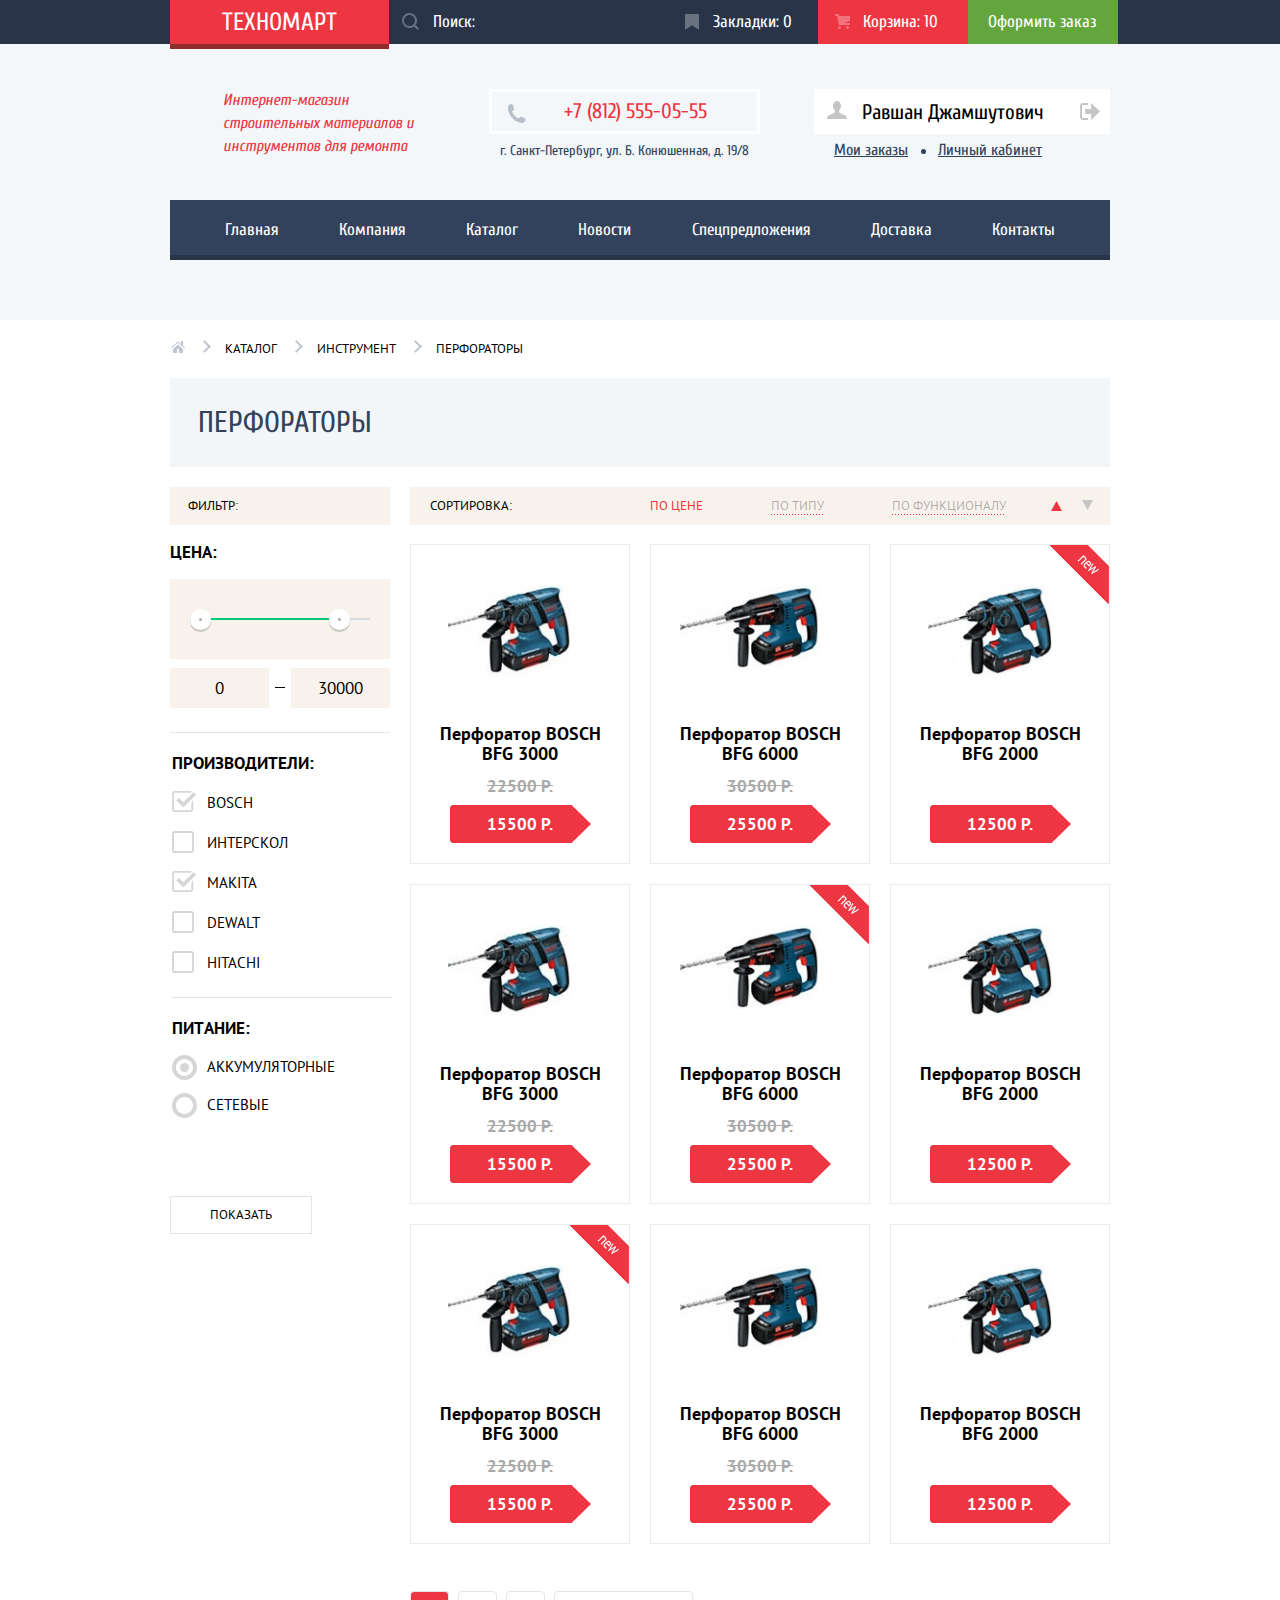
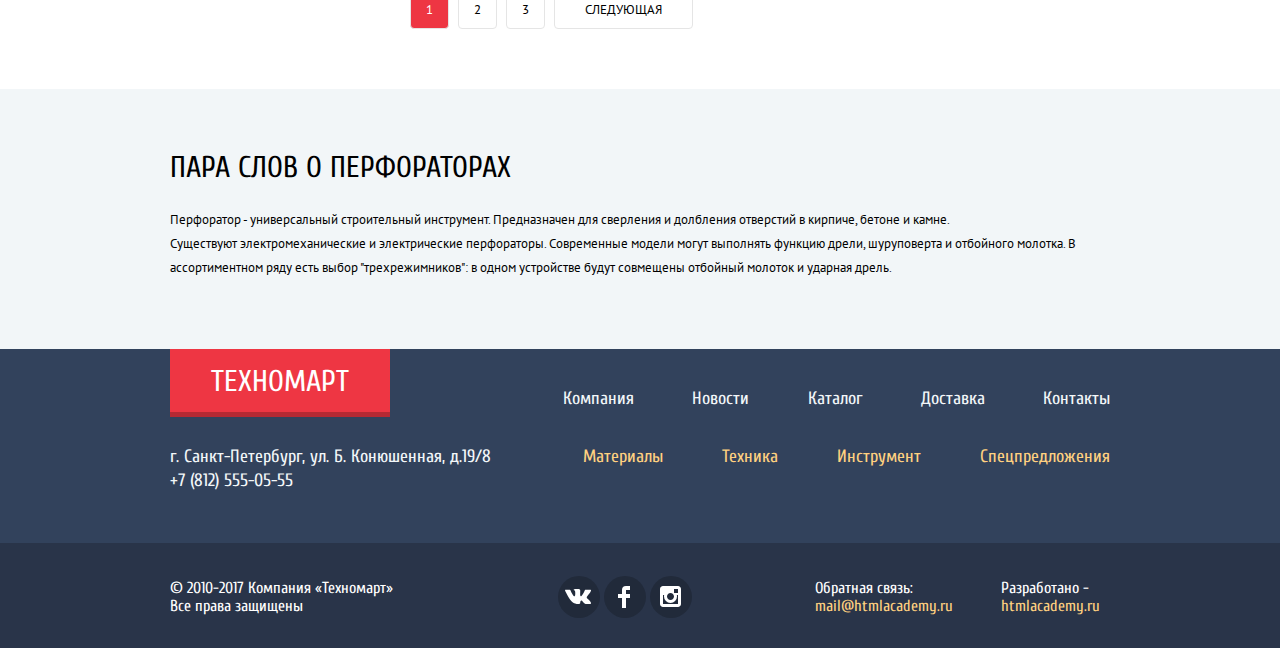
==== commit 7ece6fea: "на финальную проверку 3" ====
--- a/catalog.html
+++ b/catalog.html
@@ -10,120 +10,120 @@
 	</head>
 	<body>
 		<header class="header header-catalog">
-  			<div class="header-top">
-  				<div class="container header-top-container">
+			<div class="header-top">
+				<div class="container header-top-container">
 					<a class="header-logo" href="index.html">ТЕХНОМАРТ</a>
 					<form class="header-search" action="https://echo.htmlacademy.ru" method="post">
-							<label for="label-search" class="visually-hidden">
-								Поиск
-							</label>
-						  	<input id="label-search" type="search" name="search" placeholder="Поиск:">
-						  	<button type="submit">
-						  		<svg xmlns="http://www.w3.org/2000/svg" width="17" height="17" viewBox="0 0 17 17"><path fill="#ffffff" d="M17 15.586l-3.542-3.542A7.465 7.465 0 0 0 15 7.5 7.5 7.5 0 1 0 7.5 15c1.71 0 3.282-.579 4.544-1.542L15.586 17 17 15.586zM2 7.5C2 4.467 4.467 2 7.5 2 10.532 2 13 4.467 13 7.5c0 3.032-2.468 5.5-5.5 5.5A5.506 5.506 0 0 1 2 7.5z"/></svg>
-						  		<span class="visually-hidden">Искать</span>
-						  	</button>
+						<label for="label-search" class="visually-hidden">
+							Поиск
+						</label>
+						<input id="label-search" type="search" name="search" placeholder="Поиск:">
+						<button type="submit">
+						<svg xmlns="http://www.w3.org/2000/svg" width="17" height="17" viewBox="0 0 17 17"><path fill="#ffffff" d="M17 15.586l-3.542-3.542A7.465 7.465 0 0 0 15 7.5 7.5 7.5 0 1 0 7.5 15c1.71 0 3.282-.579 4.544-1.542L15.586 17 17 15.586zM2 7.5C2 4.467 4.467 2 7.5 2 10.532 2 13 4.467 13 7.5c0 3.032-2.468 5.5-5.5 5.5A5.506 5.506 0 0 1 2 7.5z"/></svg>
+						<span class="visually-hidden">Искать</span>
+						</button>
 					</form>
-	  				<ul class="header-buy">
-		  				<li>
-		  					<a class="header-buy-item header-buy-bookmarks" href="#">
-		  						<span>Закладки:</span><span> 0</span>
-		  					</a>
-		  				</li>
-		  				<li>
-		  					<a class="header-buy-item header-buy-active header-buy-cart" href="#">
-		  						<span>Корзина:</span><span> 10</span>
-		  					</a>
-		  				</li>
-		  				<li><a class="header-buy-order" href="#">Оформить заказ</a></li>
-	  				</ul>
-		  		</div>
-  			</div>
-  			<div class="container">
-	  			<div class="header-middle">
-		  			<h1 class="header-caption">Интернет-магазин строительных материалов и инструментов для ремонта</h1>
-		  			<div class="header-contacts header-contacts-2">
-		  				<a class="header-number" href="tel:+78125550555">+7 (812) 555-05-55</a>
-		  				<p class="header-address">г. Санкт-Петербург, ул. Б. Конюшенная, д. 19/8
-		  				</p>
-		  			</div>
-		  			<div class="header-middle-login-2">
-		  				<a href="#" class="header-user">
-		  					<svg xmlns="http://www.w3.org/2000/svg" width="20" height="18" viewBox="0 0 20 18"><path fill="#c5c5c5" d="M17.881 14.166c-2.144-.735-4.256-1.666-5.207-2.39-.657-.501-.77-1.618-.517-2.415 1.118-.903 1.864-2.477 1.864-4.278C14.021 2.276 12.221 0 10 0S5.979 2.276 5.979 5.083c0 1.801.746 3.374 1.863 4.277.253.798.141 1.915-.517 2.416-.95.724-3.063 1.654-5.207 2.39S0 18 0 18h20s.025-3.099-2.119-3.834z"/></svg>
+					<ul class="header-buy">
+						<li>
+							<a class="header-buy-item header-buy-bookmarks" href="#">
+								<span>Закладки:</span><span> 0</span>
+							</a>
+						</li>
+						<li>
+							<a class="header-buy-item header-buy-active header-buy-cart" href="#">
+								<span>Корзина:</span><span> 10</span>
+							</a>
+						</li>
+						<li><a class="header-buy-order" href="#">Оформить заказ</a></li>
+					</ul>
+				</div>
+			</div>
+			<div class="container">
+				<div class="header-middle">
+					<h1 class="header-caption">Интернет-магазин строительных материалов и инструментов для ремонта</h1>
+					<div class="header-contacts header-contacts-2">
+						<a class="header-number" href="tel:+78125550555">+7 (812) 555-05-55</a>
+						<p class="header-address">г. Санкт-Петербург, ул. Б. Конюшенная, д. 19/8
+						</p>
+					</div>
+					<div class="header-middle-login-2">
+						<a href="#" class="header-user">
+							<svg xmlns="http://www.w3.org/2000/svg" width="20" height="18" viewBox="0 0 20 18"><path fill="#c5c5c5" d="M17.881 14.166c-2.144-.735-4.256-1.666-5.207-2.39-.657-.501-.77-1.618-.517-2.415 1.118-.903 1.864-2.477 1.864-4.278C14.021 2.276 12.221 0 10 0S5.979 2.276 5.979 5.083c0 1.801.746 3.374 1.863 4.277.253.798.141 1.915-.517 2.416-.95.724-3.063 1.654-5.207 2.39S0 18 0 18h20s.025-3.099-2.119-3.834z"/></svg>
 							<span>Равшан Джамшутович</span>
 						</a>
 						<a href="#" class="header-logout">
-								<span class="visually-hidden">Выйти</span>
-								<svg xmlns="http://www.w3.org/2000/svg" width="21" height="17" viewBox="0 0 21 17"><g fill="#c5c5c5"><path fill="#c5c5c5" d="M21 8.5L12.125 0v6h-6v5h6v6z"/><path fill="#c5c5c5" d="M3.106 13.952V3.048c.018-.376.171-1.057 1.01-1.057h5.027V0H4.116C1.938 0 1.112 1.81 1.087 3.027v10.946C1.112 15.189 1.938 17 4.116 17h5.027v-1.99H4.116c-.839 0-.992-.683-1.01-1.058z"/></g></svg>
+							<span class="visually-hidden">Выйти</span>
+							<svg xmlns="http://www.w3.org/2000/svg" width="21" height="17" viewBox="0 0 21 17"><g fill="#c5c5c5"><path fill="#c5c5c5" d="M21 8.5L12.125 0v6h-6v5h6v6z"/><path fill="#c5c5c5" d="M3.106 13.952V3.048c.018-.376.171-1.057 1.01-1.057h5.027V0H4.116C1.938 0 1.112 1.81 1.087 3.027v10.946C1.112 15.189 1.938 17 4.116 17h5.027v-1.99H4.116c-.839 0-.992-.683-1.01-1.058z"/></g></svg>
 						</a>
-	   					<ul class="header-navigation">
-	   						<li><a href="#">Мои заказы</a></li>
-	   						<li><a href="#">Личный кабинет</a></li>
-	   					</ul>
-		  			</div>
-		  		</div>
-		  		<nav class="site-navigation">
-			  		<ul class="site-navigation-list">
-			  			<li><a href="index.html">Главная</a></li>
-			  			<li><a href="#">Компания</a></li>
-			  			<li><a href="catalog.html">Каталог</a></li>
-			  			<li><a href="#">Новости</a></li>
-			  			<li><a href="#">Спецпредложения</a></li>
-			  			<li><a href="#">Доставка</a></li>
-			  			<li><a href="#">Контакты</a></li>
-			  		</ul>
+						<ul class="header-navigation">
+							<li><a href="#">Мои заказы</a></li>
+							<li><a href="#">Личный кабинет</a></li>
+						</ul>
+					</div>
+				</div>
+				<nav class="site-navigation">
+					<ul class="site-navigation-list">
+						<li><a href="index.html">Главная</a></li>
+						<li><a href="#">Компания</a></li>
+						<li><a href="catalog.html">Каталог</a></li>
+						<li><a href="#">Новости</a></li>
+						<li><a href="#">Спецпредложения</a></li>
+						<li><a href="#">Доставка</a></li>
+						<li><a href="#">Контакты</a></li>
+					</ul>
 				</nav>
 			</div>
-  		</header>
-  		<main>
-  			<div class="container">
-	  			<ul class="breadcrumbs">
-	  				<li>
-	  					<a href="index.html" class="breadcrumbs-index">
-	  						<span class="visually-hidden"> На главную</span>
-	  						<svg xmlns="http://www.w3.org/2000/svg" width="15" height="12" viewBox="0 0 15 12"><g fill="#C1C6CE"><path d="M3 8v4h4V8h2v4h4V8L8 3.516z"/><path d="M14.831 6.365L13 4.751V0h-2v2.987L8.332.635c-.02-.017-.043-.023-.064-.037a.465.465 0 0 0-.08-.047.551.551 0 0 0-.095-.024C8.062.521 8.032.515 8 .515c-.031 0-.061.006-.092.012a.46.46 0 0 0-.095.025c-.028.011-.053.029-.08.046-.021.014-.045.02-.064.037l-6.498 5.73a.501.501 0 0 0 .33.875.497.497 0 0 0 .331-.125L8 1.677l6.169 5.438a.501.501 0 0 0 .662-.75z"/></g></svg>
-	  					</a>
-	  				</li>
-	  				<li><a href="catalog.html">Каталог</a></li>
-	  				<li><a href="#">Инструмент</a></li>
-	  				<li>Перфораторы</li>
-	  			</ul>
-  				<h2>ПЕРФОРАТОРЫ</h2>
-  			</div>
-	  		<section class="container products">
-	  			<div class="sorting-container">
-		          <h3 class="sorting-block">ФИЛЬТР:</h3>
-		          <div class="more-sorting">
-		            <p>Сортировка:</p>
-		            <div class="more-sorting-inner">
-			            <a href="#" class="more-sorting-active">По цене</a>
-			            <a href="#">По типу</a>
-			            <a href="#">По функционалу</a>
-			            <div class="more-sorting-lift">
-				            <a href="#">
-				            	<span class="visually-hidden">вверх</span>
-				            	<svg xmlns="http://www.w3.org/2000/svg" width="11" height="10" viewBox="0 0 11 10"><path class="more-sorting-active" fill="#231F20" d="M5.5 0L0 10h11z"/></svg>
-				            </a>
-				            <a href="#">
-				            	<span class="visually-hidden">вниз</span>
-				            	<svg xmlns="http://www.w3.org/2000/svg" width="11" height="10" viewBox="0 0 11 10"><path fill="#231F20" d="M5.5 10L0 0h11"/></svg>
-				            </a> 
-				        </div>
-			        </div>
-		          </div>
-		      	</div>
-	    		<div class="main-container">
-		      		<div class="form-container">
-		          		<form action="https://echo.htmlacademy.ru" method="post">
-		            		<div class="filter-price">
-				            	<div class="filter-price-title">Цена:</div>
-				            	<div class="filter-price-range">
-				            		<div class="scale">
-				            			<div class="bar"></div>
-				            		</div>
-				            		<div class="range-toggle range-toggle-min"></div>
-		        					<div class="range-toggle range-toggle-max"></div>
-				            	</div>
-				            	<div class="filter-price-controls">
+		</header>
+		<main>
+			<div class="container">
+				<ul class="breadcrumbs">
+					<li>
+						<a href="index.html" class="breadcrumbs-index">
+							<span class="visually-hidden"> На главную</span>
+							<svg xmlns="http://www.w3.org/2000/svg" width="15" height="12" viewBox="0 0 15 12"><g fill="#C1C6CE"><path d="M3 8v4h4V8h2v4h4V8L8 3.516z"/><path d="M14.831 6.365L13 4.751V0h-2v2.987L8.332.635c-.02-.017-.043-.023-.064-.037a.465.465 0 0 0-.08-.047.551.551 0 0 0-.095-.024C8.062.521 8.032.515 8 .515c-.031 0-.061.006-.092.012a.46.46 0 0 0-.095.025c-.028.011-.053.029-.08.046-.021.014-.045.02-.064.037l-6.498 5.73a.501.501 0 0 0 .33.875.497.497 0 0 0 .331-.125L8 1.677l6.169 5.438a.501.501 0 0 0 .662-.75z"/></g></svg>
+						</a>
+					</li>
+					<li><a href="catalog.html">Каталог</a></li>
+					<li><a href="#">Инструмент</a></li>
+					<li>Перфораторы</li>
+				</ul>
+				<h2>ПЕРФОРАТОРЫ</h2>
+			</div>
+			<section class="container products">
+				<div class="sorting-container">
+					<h3 class="sorting-block">ФИЛЬТР:</h3>
+					<div class="more-sorting">
+						<p>Сортировка:</p>
+						<div class="more-sorting-inner">
+							<a href="#" class="more-sorting-active">По цене</a>
+							<a href="#">По типу</a>
+							<a href="#">По функционалу</a>
+							<div class="more-sorting-lift">
+								<a href="#">
+									<span class="visually-hidden">вверх</span>
+									<svg xmlns="http://www.w3.org/2000/svg" width="11" height="10" viewBox="0 0 11 10"><path class="more-sorting-active" fill="#231F20" d="M5.5 0L0 10h11z"/></svg>
+								</a>
+								<a href="#">
+									<span class="visually-hidden">вниз</span>
+									<svg xmlns="http://www.w3.org/2000/svg" width="11" height="10" viewBox="0 0 11 10"><path fill="#231F20" d="M5.5 10L0 0h11"/></svg>
+								</a>
+							</div>
+						</div>
+					</div>
+				</div>
+				<div class="main-container">
+					<div class="form-container">
+						<form action="https://echo.htmlacademy.ru" method="post">
+							<div class="filter-price">
+								<div class="filter-price-title">Цена:</div>
+								<div class="filter-price-range">
+									<div class="scale">
+										<div class="bar"></div>
+									</div>
+									<div class="range-toggle range-toggle-min"></div>
+									<div class="range-toggle range-toggle-max"></div>
+								</div>
+								<div class="filter-price-controls">
 									<label class="min-price">
 										<span class="visually-hidden">от</span>
 										<input type="text" name="min-price" value="0">
@@ -132,289 +132,280 @@
 										<span class="visually-hidden">до</span>
 										<input type="text" name="max-price" value="30000">
 									</label>
-				            	</div>
-		            		</div>
-				            <fieldset class="sorting-brand">
-				            	<legend>ПРОИЗВОДИТЕЛИ:</legend>
-				                <label>
-				                	<input type="checkbox" name="producers" value="BOSCH" class="visually-hidden" checked>
-				                	<span class="checkbox-indicator"></span>
-				                	BOSCH
-				                </label>
-				                <label>
-				                	<input type="checkbox" name="producers" value="ИНТЕРСКОЛ" class="visually-hidden">
-				                	<span class="checkbox-indicator"></span>
-				                	ИНТЕРСКОЛ
-				                </label>
-				                <label>
-				                	<input type="checkbox" name="producers" value="MAKITA" class="visually-hidden" checked>
-				                	<span class="checkbox-indicator"></span>
-				                	MAKITA
-				                </label>
-				                <label>
-				                	<input type="checkbox" name="producers" value="DEWALT" class="visually-hidden">
-				                	<span class="checkbox-indicator"></span>
-				                	DEWALT
-				                </label>
-				                <label>
-				                	<input type="checkbox" name="producers" value="HITACHI" class="visually-hidden">
-				                	<span class="checkbox-indicator"></span>
-				                	HITACHI
-				                </label>
-				            </fieldset>
-				            <fieldset class="sorting-choose">
-					            <legend>ПИТАНИЕ:</legend>
-					            <label>
-					            	<input type="radio" name="supply" value="АККУМУЛЯТОРНЫЕ" class="visually-hidden" checked>
-					            	<span class="radiobutton-indicator"></span>
-					            	АККУМУЛЯТОРНЫЕ
-					            </label>
-					            <label>
-					            	<input type="radio" name="supply" value="СЕТЕВЫЕ" class="visually-hidden">
-					            	<span class="radiobutton-indicator"></span>
-					            	СЕТЕВЫЕ
-					            </label>
-				           </fieldset>
-		          	  	   <button type="submit" class="form-button" name="sorting-button" value="Показать">ПОКАЗАТЬ</button>
-		          		</form>
-	      			</div>
+								</div>
+							</div>
+							<fieldset class="sorting-brand">
+								<legend>ПРОИЗВОДИТЕЛИ:</legend>
+								<label>
+									<input type="checkbox" name="producers" value="BOSCH" class="visually-hidden" checked>
+									<span class="checkbox-indicator"></span>
+									BOSCH
+								</label>
+								<label>
+									<input type="checkbox" name="producers" value="ИНТЕРСКОЛ" class="visually-hidden">
+									<span class="checkbox-indicator"></span>
+									ИНТЕРСКОЛ
+								</label>
+								<label>
+									<input type="checkbox" name="producers" value="MAKITA" class="visually-hidden" checked>
+									<span class="checkbox-indicator"></span>
+									MAKITA
+								</label>
+								<label>
+									<input type="checkbox" name="producers" value="DEWALT" class="visually-hidden">
+									<span class="checkbox-indicator"></span>
+									DEWALT
+								</label>
+								<label>
+									<input type="checkbox" name="producers" value="HITACHI" class="visually-hidden">
+									<span class="checkbox-indicator"></span>
+									HITACHI
+								</label>
+							</fieldset>
+							<fieldset class="sorting-choose">
+								<legend>ПИТАНИЕ:</legend>
+								<label>
+									<input type="radio" name="supply" value="АККУМУЛЯТОРНЫЕ" class="visually-hidden" checked>
+									<span class="radiobutton-indicator"></span>
+									АККУМУЛЯТОРНЫЕ
+								</label>
+								<label>
+									<input type="radio" name="supply" value="СЕТЕВЫЕ" class="visually-hidden">
+									<span class="radiobutton-indicator"></span>
+									СЕТЕВЫЕ
+								</label>
+							</fieldset>
+							<button type="submit" class="form-button" name="sorting-button" value="Показать">ПОКАЗАТЬ</button>
+						</form>
+					</div>
 					<ul class="products-catalog">
 						<li class="products-item">
-		              		<div class="products-img">
-		              			<img src="img/BFG_3000.jpg" width="127" height="112" alt="Перфоратор BOSCH BFG 3000">
-		              		</div>
-		              		<div class="products-description">
-			  					<h3 class="products-name">
-		  							Перфоратор BOSCH<br>
-		  							BFG 3000
-			  					</h3>
-			              		<span class="old-price">22500 Р.</span>
-			              		<span class="price-current">15500 Р.</span>
-			              		<div class="products-buy">
-			              			<a href="#" class="products-buy-button">Купить</a>
-			              			<a href="#" class="products-buy-button bookmarks-button">В закладки</a>
-			              		</div>
-			              	</div>
-		              	</li>
-	          			<li class="products-item">
-		              		<div class="products-img">
-		              			<img src="img/BFG_6000.jpg" width="144" height="128" alt="Перфоратор BOSCH BFG 6000">
-		              		</div>
-		              		<div class="products-description">
-			  					<h3 class="products-name">
-		  							Перфоратор BOSCH<br>
-		  							BFG 6000
-			  					</h3>
-		              			<span class="old-price">30500 Р.</span>
-		              			<span class="price-current">25500 Р.</span>
-			              		<div class="products-buy">
-			              			<a href="#" class="products-buy-button">Купить</a>
-			              			<a href="#" class="products-buy-button bookmarks-button">В закладки</a>
-			              		</div>	
-				            </div>
-		              	</li>
-	          			<li class="products-item new-flag">
-		              		<div class="products-img">
-		              			<img src="img/BFG_2000.jpg" width="127" height="112" alt="Перфоратор BOSCH BFG 2000">
-		              		</div>
-		              		<div class="products-description">
-			  					<h3 class="products-name">
-		  							Перфоратор BOSCH<br>
-		  							BFG 2000
-			  					</h3>
-			              		<span class="price-current">12500 Р.</span>
-			              		<div class="products-buy">
-			              			<a href="#" class="products-buy-button">Купить</a>
-			              			<a href="#" class="products-buy-button bookmarks-button">В закладки</a>
-			              		</div>
-			              	</div>	
-		              	</li>
-	          			<li class="products-item">
-		              		<div class="products-img">
-		              			<img src="img/BFG_3000.jpg" width="127" height="112" alt="Перфоратор BOSCH BFG 3000">
-		              		</div>
-		              		<div class="products-description">
-			  					<h3 class="products-name">
-		  							Перфоратор BOSCH<br>
-		  							BFG 3000
-			  					</h3>
-			              		<span class="old-price">22500 Р.</span>
-			              		<span class="price-current">15500 Р.</span>
-			              		<div class="products-buy">
-			              			<a href="#" class="products-buy-button">Купить</a>
-			              			<a href="#" class="products-buy-button bookmarks-button">В закладки</a>
-			              		</div>
-			              	</div>
-		              	</li>
-	          			<li class="products-item new-flag">
-		              		<div class="products-img">
-		              			<img src="img/BFG_6000.jpg" width="144" height="128" alt="Перфоратор BOSCH BFG 6000">
-		              		</div>
-		              		<div class="products-description">
-			  					<h3 class="products-name">
-		  							Перфоратор BOSCH<br>
-		  							BFG 6000
-			  					</h3>
-		              			<span class="old-price">30500 Р.</span>
-		              			<span class="price-current">25500 Р.</span>
-			              		<div class="products-buy">
-			              			<a href="#" class="products-buy-button">Купить</a>
-			              			<a href="#" class="products-buy-button bookmarks-button">В закладки</a>
-			              		</div>	
-				             </div>
-		              	</li>
-	          			<li class="products-item">
-		              		<div class="products-img">
-		              			<img src="img/BFG_2000.jpg" width="127" height="112" alt="Перфоратор BOSCH BFG 2000">
-		              		</div>
-		              		<div class="products-description">
-			  					<h3 class="products-name">
-		  							Перфоратор BOSCH<br>
-		  							BFG 2000
-			  					</h3>
-			              		<span class="price-current">12500 Р.</span>
-			              		<div class="products-buy">
-			              			<a href="#" class="products-buy-button">Купить</a>
-			              			<a href="#" class="products-buy-button bookmarks-button">В закладки</a>
-			              		</div>
-			              	</div>	
-		              	</li>
-	          			<li class="products-item new-flag">
-		              		<div class="products-img">
-		              			<img src="img/BFG_3000.jpg" width="127" height="112" alt="Перфоратор BOSCH BFG 3000">
-		              		</div>
-		              		<div class="products-description">
-			  					<h3 class="products-name">
-		  							Перфоратор BOSCH<br>
-		  							BFG 3000
-			  					</h3>
-			              		<span class="old-price">22500 Р.</span>
-			              		<span class="price-current">15500 Р.</span>
-			              		<div class="products-buy">
-			              			<a href="#" class="products-buy-button">Купить</a>
-			              			<a href="#" class="products-buy-button bookmarks-button">В закладки</a>
-			              		</div>
-			              	</div>
-		              	</li>
-	          			<li class="products-item">
-		              		<div class="products-img">
-		              			<img src="img/BFG_6000.jpg" width="144" height="128" alt="Перфоратор BOSCH BFG 6000">
-		              		</div>
-		              		<div class="products-description">
-			  					<h3 class="products-name">
-		  							Перфоратор BOSCH<br>
-		  							BFG 6000
-			  					</h3>
-		              			<span class="old-price">30500 Р.</span>
-		              			<span class="price-current">25500 Р.</span>
-			              		<div class="products-buy">
-			              			<a href="#" class="products-buy-button">Купить</a>
-			              			<a href="#" class="products-buy-button bookmarks-button">В закладки</a>
-				              	</div>	
-				             </div>
-		              	</li>
-	            		<li class="products-item">
-		              		<div class="products-img">
-		              			<img src="img/BFG_2000.jpg" width="127" height="112" alt="Перфоратор BOSCH BFG 2000">
-		              		</div>
-		              		<div class="products-description">
-			  					<h3 class="products-name">
-		  							Перфоратор BOSCH<br>
-		  							BFG 2000
-			  					</h3>
-			              		<span class="price-current">12500 Р.</span>
-			              		<div class="products-buy">
-			              			<a href="#" class="products-buy-button">Купить</a>
-			              			<a href="#" class="products-buy-button bookmarks-button">В закладки</a>
-			              		</div>
-			              	</div>	
-		              	</li>
-         			</ul>
-	    		</div>
-	            <ul class="pagination">
-		          	<li>
-		          		<a href="#" class="pagination-active">1</a>
-		          	</li>
-		          	<li>
-		          		<a href="#">2</a>
-		          	</li>
-		          	<li>
-		          		<a href="#">3</a>
-		          	</li>
-		          	<li class="pagination-next">
-		          		<a href="#">СЛЕДУЮЩАЯ</a>
-		          	</li> 
-	            </ul>
-          	</section>
-          	<section class="perforators-about">
-	          	<div class="perforators-about-container">
-		          	<h3>ПАРА СЛОВ О ПЕРФОРАТОРАХ</h3>
-		          	<p>Перфоратор - универсальный строительный инструмент. Предназначен для сверления и долбления отверстий в кирпиче, бетоне и камне.<br>
-		          	Существуют электромеханические и электрические перфораторы. Современные модели могут выполнять функцию дрели, шуруповерта и отбойного молотка. В ассортиментном ряду есть выбор "трехрежимников": в одном устройстве будут совмещены отбойный молоток и ударная дрель. </p>
-		          </div>
-           </section>
-      	</main>
-     	<footer class="footer-navigation">
-        	<div class="container">
-	        	<div class="footer-container">
-		  			<a class="footer-navigation-logo" href="#">ТЕХНОМАРТ</a>
-		  			<ul class="footer-navigation-list">
-		  				<li><a href="#">Компания</a></li>
-		  				<li><a href="#">Новости</a></li>
-		  				<li><a href="catalog.html">Каталог</a></li>
-		  				<li><a href="#">Доставка</a></li>
-		  				<li><a href="#">Контакты</a></li>
-		  			</ul>
-	  			</div>
-	  			<div class="footer-container-2">
-	  				<p>г. Санкт-Петербург, ул. Б. Конюшенная, д.19/8
-		  			<a class="footer-navigation-number" href="tel:+78125550555">+7 (812) 555-05-55</a>
-		  			</p>
-		  			<ul class="footer-line footer-navigation-categories">
-		  				<li><a href="#">Материалы</a></li>
-		  				<li><a href="#">Техника</a></li>
-		  				<li><a href="#">Инструмент</a></li>
-		  				<li><a href="#">Спецпредложения</a></li>
-		  			</ul>
-		  		</div>
-		  	</div>
-  		</footer>
-  		<footer class="footer">
-  			<div class="container footer-flex">
-	  			<p class="footer-copyright">&copy; 2010-2017 Компания <q>Техномарт</q> Все права защищены</p>
-	  			<ul class="footer-social">
-	          		<li><a class="footer-social-button button-vk" href="#">Вконтакте</a></li>
-	          		<li><a class="footer-social-button button-fb" href="#">Фейсбук</a></li>
-	          		<li><a class="footer-social-button button-inst" href="#">Инстаграм</a></li>
-	        	</ul>
-	        	<div class="footer-creators">
-		        	<p class="footer-line footer-contacts">Обратная связь:<br>
-		        		<a href="mailto:mail@htmlacademy.ru">mail@htmlacademy.ru</a>
-		        	</p>
-		        	<p class="footer-line footer-developers">
-		        		<span>Разработано -</span><br>
-		        		<a href="https://htmlacademy.ru/intensive/htmlcss">htmlacademy.ru</a>
-		        	</p>
-		        </div>
-	        </div>
-        </footer>
-        <section class="modal modal-bookmarks">
-        	<button class="modal-close" type="button">закрыть</button>
-        	<p>Товар добавлен в корзину!</p>
-        	<div class="grey">
-	        	<a href="#" class="red-button bookmarks-checkout">ОФОРМИТЬ ЗАКАЗ</a>
-	        	<a href="#" class="bookmarks-continue">ПРОДОЛЖИТЬ ПОКУПКИ</a>
-        	</div>
-        </section>
-        <script src="js/modal.min.js"></script>
-    </body>
-   </html>
-   
-
-
-
-
-
-
-
-
+							<div class="products-img">
+								<img src="img/BFG_3000.jpg" width="127" height="112" alt="Перфоратор BOSCH BFG 3000">
+							</div>
+							<div class="products-description">
+								<h3 class="products-name">
+								Перфоратор BOSCH<br>
+								BFG 3000
+								</h3>
+								<span class="old-price">22500 Р.</span>
+								<span class="price-current">15500 Р.</span>
+								<div class="products-buy">
+									<a href="#" class="products-buy-button cart-button">Купить</a>
+									<a href="#" class="products-buy-button bookmarks-button">В закладки</a>
+								</div>
+							</div>
+						</li>
+						<li class="products-item">
+							<div class="products-img">
+								<img src="img/BFG_6000.jpg" width="144" height="128" alt="Перфоратор BOSCH BFG 6000">
+							</div>
+							<div class="products-description">
+								<h3 class="products-name">
+								Перфоратор BOSCH<br>
+								BFG 6000
+								</h3>
+								<span class="old-price">30500 Р.</span>
+								<span class="price-current">25500 Р.</span>
+								<div class="products-buy">
+									<a href="#" class="products-buy-button cart-button">Купить</a>
+									<a href="#" class="products-buy-button bookmarks-button">В закладки</a>
+								</div>
+							</div>
+						</li>
+						<li class="products-item new-flag">
+							<div class="products-img">
+								<img src="img/BFG_2000.jpg" width="127" height="112" alt="Перфоратор BOSCH BFG 2000">
+							</div>
+							<div class="products-description">
+								<h3 class="products-name">
+								Перфоратор BOSCH<br>
+								BFG 2000
+								</h3>
+								<span class="price-current">12500 Р.</span>
+								<div class="products-buy">
+									<a href="#" class="products-buy-button cart-button">Купить</a>
+									<a href="#" class="products-buy-button bookmarks-button">В закладки</a>
+								</div>
+							</div>
+						</li>
+						<li class="products-item">
+							<div class="products-img">
+								<img src="img/BFG_3000.jpg" width="127" height="112" alt="Перфоратор BOSCH BFG 3000">
+							</div>
+							<div class="products-description">
+								<h3 class="products-name">
+								Перфоратор BOSCH<br>
+								BFG 3000
+								</h3>
+								<span class="old-price">22500 Р.</span>
+								<span class="price-current">15500 Р.</span>
+								<div class="products-buy">
+									<a href="#" class="products-buy-button cart-button">Купить</a>
+									<a href="#" class="products-buy-button bookmarks-button">В закладки</a>
+								</div>
+							</div>
+						</li>
+						<li class="products-item new-flag">
+							<div class="products-img">
+								<img src="img/BFG_6000.jpg" width="144" height="128" alt="Перфоратор BOSCH BFG 6000">
+							</div>
+							<div class="products-description">
+								<h3 class="products-name">
+								Перфоратор BOSCH<br>
+								BFG 6000
+								</h3>
+								<span class="old-price">30500 Р.</span>
+								<span class="price-current">25500 Р.</span>
+								<div class="products-buy">
+									<a href="#" class="products-buy-button cart-button">Купить</a>
+									<a href="#" class="products-buy-button bookmarks-button">В закладки</a>
+								</div>
+							</div>
+						</li>
+						<li class="products-item">
+							<div class="products-img">
+								<img src="img/BFG_2000.jpg" width="127" height="112" alt="Перфоратор BOSCH BFG 2000">
+							</div>
+							<div class="products-description">
+								<h3 class="products-name">
+								Перфоратор BOSCH<br>
+								BFG 2000
+								</h3>
+								<span class="price-current">12500 Р.</span>
+								<div class="products-buy">
+									<a href="#" class="products-buy-button cart-button">Купить</a>
+									<a href="#" class="products-buy-button bookmarks-button">В закладки</a>
+								</div>
+							</div>
+						</li>
+						<li class="products-item new-flag">
+							<div class="products-img">
+								<img src="img/BFG_3000.jpg" width="127" height="112" alt="Перфоратор BOSCH BFG 3000">
+							</div>
+							<div class="products-description">
+								<h3 class="products-name">
+								Перфоратор BOSCH<br>
+								BFG 3000
+								</h3>
+								<span class="old-price">22500 Р.</span>
+								<span class="price-current">15500 Р.</span>
+								<div class="products-buy">
+									<a href="#" class="products-buy-button cart-button">Купить</a>
+									<a href="#" class="products-buy-button bookmarks-button">В закладки</a>
+								</div>
+							</div>
+						</li>
+						<li class="products-item">
+							<div class="products-img">
+								<img src="img/BFG_6000.jpg" width="144" height="128" alt="Перфоратор BOSCH BFG 6000">
+							</div>
+							<div class="products-description">
+								<h3 class="products-name">
+								Перфоратор BOSCH<br>
+								BFG 6000
+								</h3>
+								<span class="old-price">30500 Р.</span>
+								<span class="price-current">25500 Р.</span>
+								<div class="products-buy">
+									<a href="#" class="products-buy-button cart-button">Купить</a>
+									<a href="#" class="products-buy-button bookmarks-button">В закладки</a>
+								</div>
+							</div>
+						</li>
+						<li class="products-item">
+							<div class="products-img">
+								<img src="img/BFG_2000.jpg" width="127" height="112" alt="Перфоратор BOSCH BFG 2000">
+							</div>
+							<div class="products-description">
+								<h3 class="products-name">
+								Перфоратор BOSCH<br>
+								BFG 2000
+								</h3>
+								<span class="price-current">12500 Р.</span>
+								<div class="products-buy">
+									<a href="#" class="products-buy-button cart-button">Купить</a>
+									<a href="#" class="products-buy-button bookmarks-button">В закладки</a>
+								</div>
+							</div>
+						</li>
+					</ul>
+				</div>
+				<ul class="pagination">
+					<li>
+						<a href="#" class="pagination-active">1</a>
+					</li>
+					<li>
+						<a href="#">2</a>
+					</li>
+					<li>
+						<a href="#">3</a>
+					</li>
+					<li class="pagination-next">
+						<a href="#">СЛЕДУЮЩАЯ</a>
+					</li>
+				</ul>
+			</section>
+			<section class="perforators-about">
+				<div class="perforators-about-container">
+					<h3>ПАРА СЛОВ О ПЕРФОРАТОРАХ</h3>
+					<p>Перфоратор - универсальный строительный инструмент. Предназначен для сверления и долбления отверстий в кирпиче, бетоне и камне.<br>
+					Существуют электромеханические и электрические перфораторы. Современные модели могут выполнять функцию дрели, шуруповерта и отбойного молотка. В ассортиментном ряду есть выбор "трехрежимников": в одном устройстве будут совмещены отбойный молоток и ударная дрель. </p>
+				</div>
+			</section>
+		</main>
+		<footer class="footer-navigation">
+			<div class="container">
+				<div class="footer-container">
+					<a class="footer-navigation-logo" href="#">ТЕХНОМАРТ</a>
+					<ul class="footer-navigation-list">
+						<li><a href="#">Компания</a></li>
+						<li><a href="#">Новости</a></li>
+						<li><a href="catalog.html">Каталог</a></li>
+						<li><a href="#">Доставка</a></li>
+						<li><a href="#">Контакты</a></li>
+					</ul>
+				</div>
+				<div class="footer-container-2">
+					<p>г. Санкт-Петербург, ул. Б. Конюшенная, д.19/8
+						<a class="footer-navigation-number" href="tel:+78125550555">+7 (812) 555-05-55</a>
+					</p>
+					<ul class="footer-line footer-navigation-categories">
+						<li><a href="#">Материалы</a></li>
+						<li><a href="#">Техника</a></li>
+						<li><a href="#">Инструмент</a></li>
+						<li><a href="#">Спецпредложения</a></li>
+					</ul>
+				</div>
+			</div>
+		</footer>
+		<footer class="footer">
+			<div class="container footer-flex">
+				<p class="footer-copyright">&copy; 2010-2017 Компания <q>Техномарт</q> Все права защищены</p>
+				<ul class="footer-social">
+					<li><a class="footer-social-button button-vk" href="#">Вконтакте</a></li>
+					<li><a class="footer-social-button button-fb" href="#">Фейсбук</a></li>
+					<li><a class="footer-social-button button-inst" href="#">Инстаграм</a></li>
+				</ul>
+				<div class="footer-creators">
+					<p class="footer-line footer-contacts">Обратная связь:<br>
+						<a href="mailto:mail@htmlacademy.ru">mail@htmlacademy.ru</a>
+					</p>
+					<p class="footer-line footer-developers">
+						<span>Разработано -</span><br>
+						<a href="https://htmlacademy.ru/intensive/htmlcss">htmlacademy.ru</a>
+					</p>
+				</div>
+			</div>
+		</footer>
+		<section class="modal modal-bookmarks">
+			<button class="modal-close" type="button">закрыть</button>
+			<p>Товар добавлен в корзину!</p>
+			<div class="grey">
+				<a href="#" class="red-button bookmarks-checkout">ОФОРМИТЬ ЗАКАЗ</a>
+				<a href="#" class="bookmarks-continue">ПРОДОЛЖИТЬ ПОКУПКИ</a>
+			</div>
+		</section>
+		<script src="js/modal.min.js"></script>
+	</body>
+</html>--- a/css/style.min.css
+++ b/css/style.min.css
@@ -1 +1 @@
-body{font-family:"Cuprum",Arial,sans-serif;font-size:14px;line-height:24px;font-weight:700;color:#000;text-transform:uppercase;background-color:#fff}a{text-decoration:none}img{max-width:100%;height:auto}.visually-hidden:not(:focus):not(:active),input[type="checkbox"].visually-hidden,input[type="radio"].visually-hidden{position:absolute;width:1px;height:1px;margin:-1px;border:0;padding:0;white-space:nowrap;-webkit-clip-path:inset(100%);clip-path:inset(100%);clip:rect(0 0 0 0);overflow:hidden}.container{width:940px;padding-left:130px;padding-right:130px;margin:auto}.header{color:#fff;background-color:#f3f7f9;width:100%;padding-bottom:60px;margin-bottom:59px}.header-top{background-color:#293449;padding:0;width:100%;margin-bottom:45px}.header-top-container{display:-webkit-box;display:-ms-flexbox;display:flex;-webkit-box-pack:justify;-ms-flex-pack:justify;justify-content:space-between}.logo-search-wrap{display:-webkit-box;display:-ms-flexbox;display:flex;-webkit-box-pack:start;-ms-flex-pack:start;justify-content:flex-start}.header-logo{font-size:25px;font-weight:normal;font-style:normal;line-height:18px;color:#fff;background-color:#ee3643;position:relative;padding-left:52px;padding-right:52px;padding-top:14px;padding-bottom:12px}.header-logo:hover,.header-logo:focus{background-color:#ca2c37}.header-logo:active{background-color:#ba2732}.header-logo::before{content:"";position:absolute;bottom:-5px;left:0;right:0;height:5px;background-color:#8e2d2e}.header-search{margin:0;padding:0;padding-left:0;position:relative}.header-search button{position:absolute;width:17px;height:17px;top:12px;left:7px;opacity:.3;background-color:transparent;border:0}.header-search input:hover+button{opacity:1}.header-search button:active{opacity:.5;outline:0}.header-search input{font-size:17px;font-weight:normal;font-style:normal;line-height:18px;letter-spacing:normal;color:#fff;background-color:#293449;border:0;padding-left:44px;padding-top:13px;padding-bottom:13px;padding-right:65px}.header-search input:focus{color:#000}::-webkit-input-placeholder{color:#fff}::-moz-placeholder{color:#fff}:-ms-input-placeholder{color:#fff}::-ms-input-placeholder{color:#fff}:-moz-placeholder{color:#fff}.header-search input:active,.header-search input:focus{background-color:#fff;outline:0}.header-search input:focus,.header-search input:active::-webkit-input-placeholder{color:#000}.header-search input:active+button path,.header-search input:focus+button path{fill:#ee3643}.header-buy{display:-webkit-box;display:-ms-flexbox;display:flex;margin:0;list-style:none;padding-left:0}.header-buy a{font-size:17px;font-weight:normal;font-style:normal;line-height:18px;color:#fff;text-transform:none;height:100%}.header-buy-item{background-color:#293449;display:block;padding-top:13px;padding-bottom:13px;padding-left:45px;padding-right:25px;width:150px;-webkit-box-sizing:border-box;box-sizing:border-box}.header-buy-item:hover,.header-buy-item:focus{background-color:#212a3a}.header-buy-item:active{background-color:#161d29;color:rgba(255,255,255,0.6)}.header-buy-active{background-color:#ee3643}.header-buy-bookmarks,.header-buy-cart{position:relative}.header-buy-bookmarks::before{content:"";position:absolute;background-image:url("../img/svg/icon-bookmark.svg");background-repeat:no-repeat;width:14px;height:16px;left:17px;top:14px;opacity:.3}.header-buy-cart::before{content:"";position:absolute;background-image:url("../img/svg/icon-cart.svg");background-repeat:no-repeat;width:15px;height:15px;left:17px;top:14px;opacity:.3}.header-buy-bookmarks:hover::before,.header-buy-cart:hover::before{opacity:1}.header-buy-bookmarks:active::before,.header-buy-cart:active::before{opacity:.5}.header-buy-order{font-size:17px;font-weight:normal;font-style:normal;line-height:18px;display:block;padding:13px 20px;background-color:#63a63e;width:150px;-webkit-box-sizing:border-box;box-sizing:border-box;text-transform:none}.header-buy-order:hover,.header-buy-order:focus{background-color:#5fbb2d}.header-buy-order:focus{background-color:#518534}.header-middle{background-color:#f3f7f9;display:-webkit-box;display:-ms-flexbox;display:flex;-webkit-box-pack:justify;-ms-flex-pack:justify;justify-content:space-between;-webkit-box-align:start;-ms-flex-align:start;align-items:flex-start;-ms-flex-wrap:wrap;flex-wrap:wrap;margin-bottom:37px}.header-caption{font-size:16px;font-weight:normal;font-style:italic;line-height:23px;color:#ee3643;width:196px;margin:0;padding-left:53px;text-transform:none}.header-contacts{text-align:center;width:300px;display:-webkit-box;display:-ms-flexbox;display:flex;-webkit-box-align:center;-ms-flex-align:center;align-items:center;-webkit-box-orient:vertical;-webkit-box-direction:normal;-ms-flex-direction:column;flex-direction:column}.header-number{font-size:21px;font-weight:normal;font-style:normal;line-height:21px;color:#ee3643;text-align:left;border:solid 3px #fff;padding:9px;padding-right:50px;padding-left:72px;margin-bottom:5px;position:relative}.header-number::before{content:"";background-image:url("../img/svg/icon-phone.svg");background-repeat:no-repeat;width:19px;height:19px;position:absolute;top:12px;left:15px}.header-address{font-size:14px;font-weight:normal;font-style:normal;line-height:24px;color:#32425c;margin:0;text-transform:none}.header-middle-login{display:-webkit-box;display:-ms-flexbox;display:flex;-webkit-box-pack:justify;-ms-flex-pack:justify;justify-content:space-between;-ms-flex-wrap:wrap;flex-wrap:wrap;width:283px}.header-navigation{display:-webkit-box;display:-ms-flexbox;display:flex}.login{font-size:21px;font-weight:normal;font-style:normal;line-height:21px;color:#000;text-transform:none;padding-top:13px;padding-bottom:11px;margin-bottom:10px}.login:hover{color:#ee3643}.login:active{color:rgba(0,0,0,0.3)}.login-link{background-color:#fff;padding-left:14px;padding-right:26px}.login-link svg{margin-right:8px}.login-link:hover path,.login-link:focus path{fill:#2f405c}.login-link:active path{fill:#c5c5c5}.login-registration{background-color:#fff;padding-left:24px;padding-right:25px}.site-navigation{background-color:#32425c;min-height:60px;background-color:#32425c;-webkit-box-shadow:inset 0 -5px 0 0 #293449;box-shadow:inset 0 -5px 0 0 #293449;padding-left:0}.site-navigation-list{padding:0 27px;margin:0;display:-webkit-box;display:-ms-flexbox;display:flex;-webkit-box-pack:justify;-ms-flex-pack:justify;justify-content:space-between;-ms-flex-wrap:wrap;flex-wrap:wrap;list-style:none}.site-navigation-list li{margin:0}.site-navigation-list a{font-size:17px;font-weight:normal;font-style:normal;line-height:60px;vertical-align:middle;color:#fff;margin:0;padding-top:19px;padding-bottom:21px;padding-right:28px;padding-left:28px;text-transform:none}.site-navigation-list a:hover{background-color:#212a3a;height:55px}.site-navigation-list a:active{background-color:#1d2739}.categories{margin-bottom:53px}.categories-navigation{display:-webkit-box;display:-ms-flexbox;display:flex;-webkit-box-pack:justify;-ms-flex-pack:justify;justify-content:space-between;padding:0;-ms-flex-wrap:wrap;flex-wrap:wrap;margin:0;list-style:none}.categories-navigation-inner{display:-webkit-box;display:-ms-flexbox;display:flex;list-style:none;-webkit-box-orient:vertical;-webkit-box-direction:normal;-ms-flex-direction:column;flex-direction:column;padding:0;margin:0;list-style:none}.categories-navigation p{font-size:24px;font-weight:bold;font-style:normal;line-height:30px;color:#fff;margin:0;text-transform:none}.categories-button{font-size:14px;font-weight:normal;font-style:normal;line-height:18px;text-align:center;color:#fff;display:block;padding-top:11px;padding-bottom:9px;margin-left:1px;max-width:135px;background-color:rgba(0,0,0,0.1);border-radius:3px}.categories-button:hover,.categories-button:focus{background-color:rgba(0,0,0,0.2);outline:0}.categories-button:active{background-color:rgba(0,0,0,0.3)}.categories-item{width:300px;margin-bottom:20px;padding:23px;padding-top:21px;padding-bottom:22px;-webkit-box-sizing:border-box;box-sizing:border-box;position:relative}.categories-item:last-of-type{margin-bottom:0}.categories-item p{margin-bottom:12px;max-width:190px}.categories-materials{background-color:#ffbf47}.categories-materials::after{content:"";background-image:url("../img/svg/icon-1.svg");background-repeat:no-repeat;position:absolute;width:44px;height:65px;right:43px;top:31px}.categories-instrument{background-color:#3bbce3}.categories-instrument::before{content:"";background-image:url("../img/svg/icon-2.svg");background-repeat:no-repeat;position:absolute;width:75px;height:61px;top:33px;right:28px}.categories-technique{background-color:#dc91d8}.categories-technique::before{content:"";background-image:url("../img/svg/icon-3.svg");background-repeat:no-repeat;position:absolute;width:78px;height:62px;top:31px;right:31px}.slider{width:620px;position:relative}.slider::before{content:"";position:absolute;width:11px;height:11px;border-radius:50%;background-color:#fff;bottom:35px;left:295px}.slider::after{content:"";position:absolute;width:5px;height:5px;border:solid 3px #fff;border-radius:50%;background-color:#ee3643;bottom:35px;left:314px}.slide-switch{position:absolute;width:28px;height:28px;background-color:transparent;border:0;border-left:3px solid #fff;border-bottom:3px solid #fff;outline:0;cursor:pointer}.slide-left{left:30px;top:50%;margin-top:-15px;-webkit-transform:rotate(45deg);-ms-transform:rotate(45deg);transform:rotate(45deg)}.slide-right{right:26px;top:50%;margin-top:-15px;-webkit-transform:rotate(225deg);-ms-transform:rotate(225deg);transform:rotate(225deg)}.slider h3{font-size:36px;font-weight:bold;font-style:normal;line-height:36px;color:#fff;margin:0;margin-bottom:2px}.slider p{font-size:18px;font-weight:normal;font-style:normal;line-height:24px;color:#fff;text-transform:none}.slider-text{margin-left:24px;padding-top:23px}.slide-button{font-size:14px;font-weight:normal;font-style:normal;line-height:14px;color:#fff;background-color:#ee3643;padding-left:48px;padding-right:48px;margin-bottom:22px;margin-left:25px}.slide-first{background-color:#685c52;background-image:url("../img/slider2.jpg");background-repeat:no-repeat;background-position:center;display:-webkit-box;display:-ms-flexbox;display:flex;-webkit-box-orient:vertical;-webkit-box-direction:normal;-ms-flex-direction:column;flex-direction:column;-webkit-box-align:start;-ms-flex-align:start;align-items:flex-start;-webkit-box-pack:justify;-ms-flex-pack:justify;justify-content:space-between;width:620px;height:267px}.slide-second{background-color:#685c52;background-image:url(../img/slider1.jpg);background-repeat:no-repeat;background-position:center;display:-webkit-box;display:-ms-flexbox;display:flex;-webkit-box-orient:vertical;-webkit-box-direction:normal;-ms-flex-direction:column;flex-direction:column;-webkit-box-align:start;-ms-flex-align:start;align-items:flex-start;-webkit-box-pack:justify;-ms-flex-pack:justify;justify-content:space-between;width:620px;height:267px}.slide-hidden{display:none}.red-button{background-color:#ee3643;border-radius:4px;padding-top:12px;padding-bottom:12px}.red-button:hover,.red-button:focus{background-color:#ca2c37}.red-button:active{background-color:#ba2732}.categories-discount{background-color:#8ed78f}.categories-discount::before{content:"";background-image:url("../img/svg/icon-4.svg");background-repeat:no-repeat;position:absolute;width:59px;height:72px;top:26px;right:45px}.categories-delivery{background-color:#ffc047}.categories-delivery::before{content:"";background-image:url("../img/svg/icon-5.svg");background-repeat:no-repeat;position:absolute;width:78px;height:63px;top:32px;right:31px}.popular-block{background-color:#f9f5f0;display:-webkit-box;display:-ms-flexbox;display:flex;-webkit-box-pack:justify;-ms-flex-pack:justify;justify-content:space-between;-webkit-box-align:center;-ms-flex-align:center;align-items:center;-ms-flex-wrap:wrap;flex-wrap:wrap;padding-left:26px;padding-right:24px;margin-bottom:20px;min-height:89px}.popular-block h2{font-size:30px;font-weight:normal;font-style:normal;line-height:30px;color:#32425c;padding-right:200px}.popular-button{font-size:14px;font-weight:normal;font-style:normal;line-height:14px;color:#fff;vertical-align:middle;text-align:center;padding-left:55px;padding-right:55px}.products-catalog{display:-webkit-box;display:-ms-flexbox;display:flex;-webkit-box-pack:justify;-ms-flex-pack:justify;justify-content:space-between;-ms-flex-wrap:wrap;flex-wrap:wrap;padding:0;margin:0;list-style:none}.new-flag::before{content:"";background-image:url("../img/new-flag-copy.png");background-repeat:no-repeat;position:absolute;top:0;right:0;width:60px;height:60px}.products-item{width:218px;min-height:318px;background-color:#fff;border:solid 1px #eaeaea;display:-webkit-box;display:-ms-flexbox;display:flex;-webkit-box-orient:vertical;-webkit-box-direction:normal;-ms-flex-direction:column;flex-direction:column;-webkit-box-align:center;-ms-flex-align:center;align-items:center;position:relative;margin-bottom:20px}.products-item:hover{-webkit-box-shadow:0 10px 25px 0 rgba(41,52,73,0.5);box-shadow:0 10px 25px 0 rgba(41,52,73,0.5)}.products-item:hover .products-img{visibility:hidden}.products-item:hover .products-buy{display:-webkit-box;display:-ms-flexbox;display:flex}.products-img{display:flex;min-height:164px;padding-right:17px;display:-webkit-box;display:-ms-flexbox}.img-bosch9000{padding-left:18px}.products-img img{margin:auto;margin-top:40px}.products-description{display:-webkit-box;display:-ms-flexbox;display:flex;-webkit-box-orient:vertical;-webkit-box-direction:normal;-ms-flex-direction:column;flex-direction:column;-webkit-box-pack:justify;-ms-flex-pack:justify;justify-content:space-between;-webkit-box-align:center;-ms-flex-align:center;align-items:center;height:100%;padding:20px 10px;padding-top:15px}.products-name{font-family:"PT Sans",Arial,sans-serif;font-size:18px;font-weight:bold;font-style:normal;line-height:20px;text-align:center;color:#000;-ms-flex-item-align:stretch;-ms-grid-row-align:stretch;align-self:stretch;text-transform:none;margin:0;margin-bottom:auto}.old-price{font-family:"PT Sans",Arial,sans-serif;font-size:17px;font-weight:bold;font-style:normal;line-height:18px;color:#a9a9a9;text-decoration:line-through;margin-bottom:10px}.price-current{font-family:"PT Sans",Arial,sans-serif;font-size:17px;font-weight:bold;font-style:normal;font-stretch:normal;line-height:18px;letter-spacing:normal;color:#fff;text-align:center;width:141px;height:38px;background-image:url("../img/svg/red-button.svg");background-repeat:no-repeat;display:-webkit-box;display:-ms-flexbox;display:flex;-webkit-box-orient:vertical;-webkit-box-direction:normal;-ms-flex-direction:column;flex-direction:column;-webkit-box-pack:center;-ms-flex-pack:center;justify-content:center}.products-buy{display:none;-webkit-box-orient:vertical;-webkit-box-direction:normal;-ms-flex-direction:column;flex-direction:column;-webkit-box-align:start;-ms-flex-align:start;align-items:flex-start;position:absolute;top:44px;left:43px}.products-buy-button{margin-bottom:7px;width:135px;-webkit-box-sizing:border-box;box-sizing:border-box;border-radius:3px}.products-buy a:nth-child(1){font-size:14px;font-weight:normal;font-style:normal;line-height:18px;color:#fff;padding-top:10px;padding-bottom:10px;padding-left:48px;padding-right:48px;background-color:#63a63e;-webkit-box-shadow:inset 0 -3px 0 0 #367315;box-shadow:inset 0 -3px 0 0 #367315;position:relative}.products-buy a:nth-child(1):hover{background-color:#5fbb2d}.products-buy a:nth-child(1):active{background-color:#518534}.products-buy a:nth-child(1)::before{content:"";background-image:url("../img/svg/icon-cart.svg");background-repeat:no-repeat;opacity:.3;position:absolute;top:14px;left:15px;width:15px;height:15px}.products-buy a:nth-child(1):hover::before{opacity:1}.bookmarks-button{font-size:14px;font-weight:normal;font-style:normal;line-height:18px;color:#32425c;padding-top:8px;padding-bottom:8px;padding-left:29px;padding-right:29px;border:solid 3px #63a63e}.bookmarks-button:hover{border:solid 3px #32425c}.bookmarks-button:active{color:rgba(50,66,92,0.3);border:solid 3px rgb(50,66,92,0.3)}.all-producers{font-size:14px;font-weight:normal;font-style:normal;line-height:14px;color:#fff;vertical-align:middle;text-align:center;padding-left:69px;padding-right:70px}.producers-catalog{display:-webkit-box;display:-ms-flexbox;display:flex;-ms-flex-wrap:wrap;flex-wrap:wrap;-webkit-box-pack:justify;-ms-flex-pack:justify;justify-content:space-between;padding:0;max-width:940px;margin-bottom:65px;list-style:none}.producers-icon{width:220px;margin-bottom:20px;min-height:143px}.producers-icon a{height:100%;background-color:#fff;border:solid 1px #eaeaea;display:-webkit-box;display:-ms-flexbox;display:flex;-webkit-box-align:center;-ms-flex-align:center;align-items:center}.producers-icon a:hover,.producers-icon a:focus{-webkit-box-shadow:0 10px 25px 0 rgba(41,52,73,0.5);box-shadow:0 10px 25px 0 rgba(41,52,73,0.5)}.producers-icon a:active{-webkit-box-shadow:0 4px 10px 0 rgba(41,52,73,0.5);box-shadow:0 4px 10px 0 rgba(41,52,73,0.5)}.producers-icon img{margin:auto}.producers-icon a:active img{opacity:.3}.service{background-color:#f5f9fa;margin-bottom:79px;width:100%;padding-bottom:100px;padding-top:66px}.service h2{font-size:30px;font-weight:normal;font-style:normal;line-height:30px;color:#000;margin-top:0}.service h2+p{width:400px;margin-bottom:70px}.service p{font-family:"PT Sans",Arial,sans-serif;font-size:13px;font-weight:normal;font-style:normal;line-height:24px;text-align:left;color:#000;text-transform:none}.service-container{display:-webkit-box;display:-ms-flexbox;display:flex;-webkit-box-pack:justify;-ms-flex-pack:justify;justify-content:space-between;-webkit-box-align:start;-ms-flex-align:start;align-items:flex-start;min-height:130px;position:relative}.service-container::after{content:"";background-image:url("../img/stick-shadow.png");background-repeat:no-repeat;width:10px;height:279px;left:229px;top:-43px;position:absolute}.service-list{padding:0;margin:0;list-style:none}.service-list li{font-size:21px;font-weight:bold;font-style:normal;font-stretch:normal;line-height:30px;color:#fff;padding-left:22px;padding-right:138px;padding-top:14px;padding-bottom:17px;background-color:#32425c;-webkit-box-shadow:inset 0 -1px 0 0 #33445a;box-shadow:inset 0 -1px 0 0 #33445a;border-bottom:1px solid #4c627c;text-transform:none}.service-list li:not(.service-active):hover,.service-list li:not(.service-active):focus{background-color:#293449}.service-list .service-active{background-color:#fff;color:#32425c}.service h3{font-size:36px;line-height:36px;font-weight:normal;font-style:normal;color:#32425c;margin-top:0;margin-bottom:25px}.service-1{padding-right:345px;width:274px;display:block;position:relative}.service-1::before{content:"";background-image:url("../img/truck.png");background-repeat:no-repeat;width:468px;height:261px;right:0;top:20px;position:absolute}.service-2{width:385px;padding-right:235px;display:none;position:relative}.service-2::before{content:"";background-image:url("../img/medal.png");background-repeat:no-repeat;width:389px;height:283px;position:absolute;right:0;top:0}.service-3{width:300px;padding-right:320px;display:none;position:relative}.service-3 p{margin-bottom:30px}.service-3::before{content:"";background-image:url("../img/credit.png");background-repeat:no-repeat;position:absolute;width:465px;height:285px;position:absolute;right:0;top:0}.service-application{font-size:14px;font-weight:normal;font-style:normal;line-height:14px;color:#fff;background-color:#ff5357;padding-left:45px;padding-right:45px}.container-row{display:-webkit-box;display:-ms-flexbox;display:flex;-webkit-box-pack:justify;-ms-flex-pack:justify;justify-content:space-between;-webkit-box-align:stretch;-ms-flex-align:stretch;align-items:stretch;margin-bottom:84px}.technomart-about{width:540px}.technomart-about h3{font-size:30px;line-height:30px;font-weight:normal;font-style:normal;color:#000;margin:0;margin-bottom:24px}.technomart-about p{font-family:"PT Sans",Arial,sans-serif;font-size:13px;font-weight:normal;font-style:normal;line-height:24px;color:#000;margin:0;margin-bottom:25px;text-transform:none}.technomart-about p:nth-of-type(2){width:400px}.transport-company{padding:0;margin-top:-5px;margin-bottom:45px;list-style-type:none}.transport-company li{font-size:18px;line-height:24px;font-weight:normal;font-style:normal;color:#000;margin-bottom:15px;padding-left:37px;text-transform:none;position:relative}.transport-company li::before{content:"";height:2px;width:25px;background-color:#ee3643;position:absolute;left:0;top:50%}.about-button{font-size:14px;font-weight:normal;font-style:normal;line-height:18px;color:#fff;padding-left:40px;padding-right:40px;padding-top:11px;padding-bottom:11px;background-color:#ee3643}.address{display:-webkit-box;display:-ms-flexbox;display:flex;-webkit-box-orient:vertical;-webkit-box-direction:normal;-ms-flex-direction:column;flex-direction:column}.address h3{font-size:30px;font-weight:normal;font-style:normal;font-stretch:normal;line-height:30px;letter-spacing:normal;text-align:left;color:#000;margin:0;margin-bottom:25px}.address p{font-family:"PT Sans",Arial,sans-serif;font-size:13px;font-weight:normal;font-style:normal;line-height:1.85;color:#000;margin:0;margin-bottom:34px;width:190px;text-transform:none}.address p+a{margin-bottom:31px}.address-contact{font-size:14px;font-weight:normal;font-style:normal;line-height:14px;color:#fff;padding-left:63px;padding-right:53px;background-color:#ee3643}.footer-navigation{background-color:#32425c;margin-bottom:0;padding-bottom:50px;width:100%}.footer-container{display:-webkit-box;display:-ms-flexbox;display:flex;-webkit-box-pack:justify;-ms-flex-pack:justify;justify-content:space-between;-webkit-box-align:start;-ms-flex-align:start;align-items:flex-start;margin-bottom:28px}.footer-navigation-logo{font-size:30px;font-weight:normal;font-style:normal;line-height:30px;color:#fff;padding-left:41px;padding-right:41px;padding-top:18px;padding-bottom:20px;background-color:#ee3643;-webkit-box-shadow:inset 0 -5px 0 0 rgba(0,0,0,0.24);box-shadow:inset 0 -5px 0 0 rgba(0,0,0,0.24)}.footer-navigation-logo:hover,.footer-navigation-logo:focus{background-color:#ca2c37}.footer-navigation-logo:active{background-color:#ba2732}.footer-navigation p,.footer-navigation-number{font-size:18px;font-weight:normal;font-style:normal;line-height:24px;color:#f3f7f9}.footer-navigation-list{width:547px;margin-top:38px;margin-bottom:0;padding:0;display:-webkit-box;display:-ms-flexbox;display:flex;-webkit-box-pack:justify;-ms-flex-pack:justify;justify-content:space-between;-ms-flex-wrap:wrap;flex-wrap:wrap;list-style:none}.footer-navigation-list a{font-size:18px;font-weight:normal;font-style:normal;line-height:24px;color:#f3f7f9;text-transform:none;margin-bottom:43px}.footer-navigation-list a:hover{text-decoration:underline}.footer-navigation-list a:active{color:rgba(241,245,247,0.5);text-decoration:none}.footer-container-2{display:-webkit-box;display:-ms-flexbox;display:flex;-webkit-box-pack:justify;-ms-flex-pack:justify;justify-content:space-between}.footer-container-2 p{text-transform:none;padding:0;margin:0;width:325px}.footer-navigation-categories{display:-webkit-box;display:-ms-flexbox;display:flex;-webkit-box-pack:justify;-ms-flex-pack:justify;justify-content:space-between;-ms-flex-wrap:wrap;flex-wrap:wrap;width:527px;padding:0;margin:0;list-style:none}.footer-navigation-categories a{font-size:18px;font-weight:normal;font-style:normal;line-height:24px;color:#ffd180;text-transform:none}.footer-navigation-categories li+li{margin-left:50px}.footer-navigation-categories a:active{color:rgba(255,209,128,0.5);text-decoration:none}.footer-line a:hover{text-decoration:underline}.footer{background-color:#293449;width:100%;margin-top:0;padding-bottom:30px;padding-top:33px}.footer-flex{display:-webkit-box;display:-ms-flexbox;display:flex;-webkit-box-align:center;-ms-flex-align:center;align-items:center;-webkit-box-pack:justify;-ms-flex-pack:justify;justify-content:space-between;-ms-flex-wrap:wrap;flex-wrap:wrap}.footer-flex p:first-of-type{width:230px}.footer p{font-size:16px;font-weight:normal;font-style:normal;line-height:18px;color:#fff;text-transform:none;margin:0}.footer-social{min-width:130px;display:-webkit-box;display:-ms-flexbox;display:flex;-webkit-box-pack:justify;-ms-flex-pack:justify;justify-content:space-between;padding:0;padding-left:30px;margin:0;list-style:none}.footer-social-button{font-size:0;color:#fff;background-color:#212a3a;border-radius:50%;width:42px;height:42px;display:block;margin-left:4px;position:relative}.footer-social-button:hover,.footer-social-button:focus,.footer-social-button:active{background-color:#ee3643}.button-vk::before{content:"";background-image:url("../img/svg/icon-vk.svg");background-repeat:no-repeat;width:26px;height:15px;position:absolute;top:13px;left:7px}.button-fb::before{content:"";background-image:url("../img/svg/icon-fb.svg");background-repeat:no-repeat;width:12px;height:22px;position:absolute;top:10px;left:14px}.button-inst::before{content:"";background-image:url("../img/svg/icon-insta.svg");background-repeat:no-repeat;width:21px;height:21px;position:absolute;top:10px;left:10.5px}.footer-creators{display:-webkit-box;display:-ms-flexbox;display:flex;-webkit-box-pack:justify;-ms-flex-pack:justify;justify-content:space-between;width:285px;padding-right:10px}.footer p a{color:#ffd180}.footer p a:active{color:#ee3643}.modal{position:fixed;-webkit-box-shadow:0 20px 40px 0 rgba(0,0,0,0.75);box-shadow:0 20px 40px 0 rgba(0,0,0,0.75);background-color:#fff;border-top:7px solid #ff5257;display:none}.modal-show{display:block;-webkit-animation:bounce .6s;animation:bounce .6s}@-webkit-keyframes bounce{0%{-webkit-transform:translateY(-2000px);transform:translateY(-2000px)}70%{-webkit-transform:translateY(30px);transform:translateY(30px)}90%{-webkit-transform:translateY(-10px);transform:translateY(-10px)}100%{-webkit-transform:translateY(0);transform:translateY(0)}}@keyframes bounce{0%{-webkit-transform:translateY(-2000px);transform:translateY(-2000px)}70%{-webkit-transform:translateY(30px);transform:translateY(30px)}90%{-webkit-transform:translateY(-10px);transform:translateY(-10px)}100%{-webkit-transform:translateY(0);transform:translateY(0)}}.modal-error{-webkit-animation:shake .6s;animation:shake .6s}@-webkit-keyframes shake{0%,100%{-webkit-transform:translateX(0);transform:translateX(0)}10%,30%,50%,70%,90%{-webkit-transform:translateX(-10px);transform:translateX(-10px)}20%,40%,60%,80%{-webkit-transform:translateX(10px);transform:translateX(10px)}}@keyframes shake{0%,100%{-webkit-transform:translateX(0);transform:translateX(0)}10%,30%,50%,70%,90%{-webkit-transform:translateX(-10px);transform:translateX(-10px)}20%,40%,60%,80%{-webkit-transform:translateX(10px);transform:translateX(10px)}}.modal-feedback{width:620px;margin-left:-310px;box-sizing:border-box;-webkit-box-sizing:border-box;top:25%;left:50%}input[type="text"].feedback-field::-webkit-input-placeholder,input[type="email"].feedback-field::-webkit-input-placeholder,textarea.feedback-field::-webkit-input-placeholder{color:#a9a9a9}input[type="text"].feedback-field::-moz-placeholder,input[type="email"].feedback-field::-moz-placeholder,textarea.feedback-field::-moz-placeholder{color:#a9a9a9}input[type="text"].feedback-field:-ms-input-placeholder,input[type="email"].feedback-field:-ms-input-placeholder,textarea.feedback-field:-ms-input-placeholder{color:#a9a9a9}input[type="text"].feedback-field:-moz-placeholder,input[type="email"].feedback-field:-moz-placeholder,textarea.feedback-field:-moz-placeholder{color:#a9a9a9}.modal-close{position:absolute;top:7px;right:7px;width:21px;height:21px;border:0;background-color:transparent;outline:0;cursor:pointer;z-index:2}.modal-close::before,.modal-close::after{content:"";position:absolute;top:7px;right:-2px;width:21px;height:4px;background-color:#ee3643}.modal-close::before{-webkit-transform:rotate(45deg);-ms-transform:rotate(45deg);transform:rotate(45deg)}.modal-close::after{-webkit-transform:rotate(-45deg);-ms-transform:rotate(-45deg);transform:rotate(-45deg)}.modal-feedback label{font-size:18px;font-weight:normal;font-style:normal;line-height:18px;color:#000;display:-webkit-box;display:-ms-flexbox;display:flex;-webkit-box-orient:vertical;-webkit-box-direction:normal;-ms-flex-direction:column;flex-direction:column;text-transform:none}.modal-feedback label span{margin-bottom:11px}.feedback-field{font-family:"PT Sans",Arial,sans-serif;font-size:13px;font-weight:normal;font-style:normal;line-height:18px;color:#a9a9a9;border:solid 2px #d7dcde;background-color:#fff}.feedback-field:hover{border:solid 2px #b5b5b5}.feedback-field:focus{border:solid 2px #ee3643;outline:0}.feedback-name,.feedback-mail{-webkit-box-sizing:border-box;box-sizing:border-box;width:220px;padding-left:16px;padding-top:10px;padding-right:20px;padding-bottom:11px}.feedback-wrap{padding-top:48px;padding-left:80px;padding-right:80px;margin-bottom:37px}.feedback-container{display:-webkit-box;display:-ms-flexbox;display:flex;-webkit-box-pack:justify;-ms-flex-pack:justify;justify-content:space-between;-ms-flex-wrap:wrap;flex-wrap:wrap;margin-bottom:22px}.feedback-text{padding-left:16px;padding-top:9px;padding-right:20px;padding-bottom:9px}.feedback-submit-wrap{width:100%;padding:37px 80px;background-color:#f4f4f4;-webkit-box-sizing:border-box;box-sizing:border-box}.feedback-submit{font-size:14px;font-weight:normal;font-style:normal;line-height:18px;color:#fff;background-color:#ee3643;border:0;padding:12px 198px}.modal-bookmarks{width:620px;-webkit-box-shadow:0 20px 40px 0 rgba(41,52,73,0.75);box-shadow:0 20px 40px 0 rgba(41,52,73,0.75);top:25%;left:50%;margin-left:-310px}.modal-bookmarks p{font-size:30px;font-weight:normal;font-style:normal;line-height:30px;color:#000;text-transform:none;margin:0;margin-bottom:68px;padding-left:179px;padding-top:68px;position:relative}.modal-bookmarks::before{content:"";background-image:url("../img/svg/icon-check.svg");background-repeat:no-repeat;position:absolute;width:66px;height:66px;top:48px;left:81px}.grey{width:100%;-webkit-box-sizing:border-box;box-sizing:border-box;padding-top:37px;padding-bottom:37px;padding-left:80px;background-color:#f1f1f1}.bookmarks-checkout{font-size:14px;font-weight:normal;font-style:normal;line-height:18px;color:#fff;background-color:#ee3643;padding-left:59px;padding-right:62px;padding-bottom:}.bookmarks-continue{font-size:14px;font-weight:normal;font-style:normal;line-height:18px;color:#000;background-color:#fff;padding-top:12px;padding-bottom:10px;padding-left:44px;padding-right:48px;margin-left:20px}.bookmarks-continue:hover,.bookmarks-continue:focus{color:#ee3643}.bookmarks-continue:active{color:rgba(0,0,0,0.3)}.modal-map{width:940px;height:446px;margin-top:-223px;margin-left:-470px;top:50%;left:50%}.modal-map div{position:absolute;top:0;left:0;z-index:1;margin:0}.modal-map iframe{position:relative;z-index:2;border:0}.header-catalog{margin-bottom:20px}.header-middle-login-2{display:-webkit-box;display:-ms-flexbox;display:flex;-webkit-box-orient:vertical;-webkit-box-direction:normal;-ms-flex-direction:column;flex-direction:column;position:relative}.header-contacts-2{padding-left:15px}.header-user{font-size:21px;font-weight:normal;font-style:normal;line-height:21px;color:#000;background-color:#fff;padding-left:13px;padding-right:66px;padding-top:12px;padding-bottom:11px;margin-bottom:5px;text-transform:none;position:relative}.header-user:hover path,.header-user:focus path{fill:#2f405c}.header-user:active path{fill:#c5c5c5}.header-user:active{color:rgba(0,0,0,0.3)}.header-user span{margin-left:10px}.header-logout{position:absolute;width:21px;height:17px;top:14px;right:10px}.header-logout:hover path,.header-logout:focus path{fill:#2f405c}.header-logout:active path{fill:#c5c5c5}.header-navigation{padding:0;padding-left:20px;margin:0;list-style-type:none;position:relative}.header-navigation::before{content:"";width:5px;height:5px;border-radius:50%;background-color:#32425c;top:10px;left:107px;position:absolute}.header-navigation a{font-size:16px;font-weight:normal;font-style:normal;line-height:18px;color:#32425c;margin-right:30px;text-transform:none;text-decoration:underline}.header-navigation a:hover,.header-navigation a:focus{color:#ee3643}.header-navigation a:active{color:#c5c5c5}.breadcrumbs{min-width:400px;display:-webkit-box;display:-ms-flexbox;display:flex;-webkit-box-pack:start;-ms-flex-pack:start;justify-content:flex-start;-ms-flex-wrap:wrap;flex-wrap:wrap;padding:0;margin:0;margin-bottom:20px;list-style:none}.breadcrumbs li,.breadcrumbs a{font-family:"PT Sans",Arial,sans-serif;font-size:13px;font-weight:normal;font-style:normal;line-height:18px;color:#000}.breadcrumbs li:not(:first-child){padding-left:40px;position:relative}.breadcrumbs li:not(:first-child)::before{content:"";position:absolute;left:15px;top:2px;width:7px;height:7px;border-bottom:2px solid #c0c5cd;border-left:2px solid #c0c5cd;-webkit-transform:rotate(225deg);-ms-transform:rotate(225deg);transform:rotate(225deg)}main ul+h2{font-size:30px;font-weight:normal;font-style:normal;line-height:89px;color:#32425c;background-color:#f2f6f8;width:940px;height:89px;padding-left:28px;margin:0;margin-bottom:20px;-webkit-box-sizing:border-box;box-sizing:border-box;vertical-align:middle}.sorting-container{display:-webkit-box;display:-ms-flexbox;display:flex;-webkit-box-align:center;-ms-flex-align:center;align-items:center;margin-bottom:19px}.sorting-block{font-family:"PT Sans",Arial,sans-serif;font-size:13px;font-weight:normal;font-style:normal;line-height:38px;color:#000;vertical-align:middle;background-color:#f7f3ec;margin:0;margin-right:20px;min-width:202px;min-height:38px;padding-left:18px}.more-sorting{background-color:#f7f3ec;display:-webkit-box;display:-ms-flexbox;display:flex;min-width:700px;min-height:38px;-webkit-box-pack:justify;-ms-flex-pack:justify;justify-content:space-between;-webkit-box-align:center;-ms-flex-align:center;align-items:center;-ms-flex-wrap:wrap;flex-wrap:wrap;padding-left:20px;padding-right:17px;-webkit-box-sizing:border-box;box-sizing:border-box}.more-sorting-inner{display:-webkit-box;display:-ms-flexbox;display:flex;-webkit-box-pack:start;-ms-flex-pack:start;justify-content:flex-start;-webkit-box-align:center;-ms-flex-align:center;align-items:center;-webkit-box-pack:justify;-ms-flex-pack:justify;justify-content:space-between;-ms-flex-wrap:wrap;flex-wrap:wrap;margin-left:auto;width:443px}.more-sorting-inner>a:nth-child(3){margin-right:-23px}.more-sorting-inner>a{font-family:"PT Sans",Arial,sans-serif;font-size:13px;font-weight:normal;font-style:normal;line-height:18px;color:rgba(0,0,0,0.3)}.more-sorting-inner>a:not(.more-sorting-active){background:-webkit-gradient(linear,left top,right top,from(#ee3643),color-stop(50%,#ee3643),color-stop(50%,transparent));background:-webkit-linear-gradient(left,#ee3643,#ee3643 50%,transparent 50%);background:-o-linear-gradient(left,#ee3643,#ee3643 50%,transparent 50%);background:linear-gradient(to right,#ee3643,#ee3643 50%,transparent 50%);background-repeat:repeat-x;background-position:0 100%;background-size:3px 1px}.more-sorting-inner>a:hover{color:#000;background:-webkit-gradient(linear,left top,right top,from(#ee3643),to(#ee3643));background:-webkit-linear-gradient(left,#ee3643,#ee3643 100%);background:-o-linear-gradient(left,#ee3643,#ee3643 100%);background:linear-gradient(to right,#ee3643,#ee3643 100%);background-position:0 100%;background-size:10px 1px;background-repeat:repeat-x}.more-sorting a:active{color:#ee3643}.more-sorting-inner .more-sorting-active{color:#ee3643;fill:#ee3643}.more-sorting-lift{display:-webkit-box;display:-ms-flexbox;display:flex;-webkit-box-pack:justify;-ms-flex-pack:justify;justify-content:space-between;-webkit-box-align:center;-ms-flex-align:center;align-items:center;width:42px;margin-let:45px}.more-sorting-lift a:first-child{padding-top:2px}.more-sorting-lift a:nth-ohild(2){padding-top:2px}.more-sorting p{font-family:"PT Sans",Arial,sans-serif;font-size:13px;font-weight:normal;font-style:normal;line-height:18px;color:#000;margin:0}.more-sorting-lift path{fill:#c5c5c5}.more-sorting-lift path:hover,.more-sorting-lift path:focus{fill:#1e191a}.main-container{display:-webkit-box;display:-ms-flexbox;display:flex;-webkit-box-pack:start;-ms-flex-pack:start;justify-content:flex-start}.form-container{display:-webkit-box;display:-ms-flexbox;display:flex;-webkit-box-orient:vertical;-webkit-box-direction:normal;-ms-flex-direction:column;flex-direction:column;-webkit-box-align:start;-ms-flex-align:start;align-items:flex-start;margin-right:20px}.filter-price{width:220px;margin:0;margin-bottom:42px;position:relative}.filter-price::before{content:"";position:absolute;width:220px;height:1px;left:0;bottom:-27px;background-color:#e5e5e5}.filter-price-title{font-family:"PT Sans",Arial,sans-serif;font-size:17px;font-weight:bold;font-style:normal;line-height:17px;color:#000;margin-bottom:18px}.filter-price-range{position:relative;display:-webkit-box;display:-ms-flexbox;display:flex;-webkit-box-pack:center;-ms-flex-pack:center;justify-content:center;-webkit-box-align:center;-ms-flex-align:center;align-items:center;margin-bottom:9px;width:220px;height:80px;background-color:#f7f3ec}.scale{width:180px;height:2px;background-color:#d7dcde}.bar{width:152px;height:2px;background-color:#00cb75}.range-toggle{position:absolute;top:30px;width:3px;height:3px;background-color:#acacac;border:9px solid #fff;border-radius:50%;-webkit-box-shadow:0 2px 1px 0 rgba(0,1,1,0.2);box-shadow:0 2px 1px 0 rgba(0,1,1,0.2);cursor:pointer;z-index:3}.range-toggle:hover{background-color:#00cb75}.range-toggle-min{left:20px}.range-toggle-max{right:40px}.filter-price-controls{display:-webkit-box;display:-ms-flexbox;display:flex;-webkit-box-pack:justify;-ms-flex-pack:justify;justify-content:space-between;height:38px;position:relative}.filter-price-controls::before{content:"";position:absolute;top:50%;left:105px;width:10px;height:1px;background-color:#000}.filter-price-controls input{font-family:"PT Sans",Arial,sans-serif;font-size:17px;font-weight:normal;font-style:normal;line-height:18px;text-align:center;color:#000;height:100%;width:95px;border:0;background-color:#f7f3ec}.sorting-brand{display:-webkit-box;display:-ms-flexbox;display:flex;-webkit-box-orient:vertical;-webkit-box-direction:normal;-ms-flex-direction:column;flex-direction:column;position:relative;margin-bottom:18px;padding-left:0;padding-top:0;width:195px;border:0}.sorting-brand::before{content:"";position:absolute;width:220px;height:1px;left:0;bottom:4px;background-color:#e5e5e5}.sorting-choose{border:0;padding-left:0}.sorting-brand legend{font-family:"PT Sans",Arial,sans-serif;font-size:17px;font-weight:bold;font-style:normal;line-height:30px;color:#000;margin-bottom:15px}.sorting-brand label{font-family:"PT Sans",Arial,sans-serif;font-size:15px;font-weight:normal;font-style:normal;line-height:20px;color:#000;margin-bottom:20px;padding-left:35px;position:relative;cursor:pointer}.sorting-brand input[type="checkbox"]+.checkbox-indicator{position:absolute;left:0;top:-2px;background-image:url("../img/svg/checkbox-off.svg");background-repeat:no-repeat;background-size:contain;opacity:.7;width:22px;height:22px}.sorting-brand input[type="checkbox"]:hover+.checkbox-indicator{opacity:1}.sorting-brand input[type="checkbox"]:focus+.checkbox-indicator{outline:2px solid #a2c2f5}.sorting-brand input[type="checkbox"]:checked+.checkbox-indicator{background-image:url("../img/svg/checkbox-on.svg");background-repeat:no-repeat;background-size:contain;width:25px;height:25px;position:absolute;top:-2px;left:0}.sorting-choose{display:-webkit-box;display:-ms-flexbox;display:flex;-webkit-box-orient:vertical;-webkit-box-direction:normal;-ms-flex-direction:column;flex-direction:column;margin-bottom:60px;padding-left:0;padding-top:0;padding-bottom:0}.sorting-choose legend{font-family:"PT Sans",Arial,sans-serif;font-size:17px;font-weight:bold;font-style:normal;line-height:17px;letter-spacing:.2px;color:#000;margin-bottom:20px}.sorting-choose label{font-family:"PT Sans",Arial,sans-serif;font-size:15px;font-weight:normal;font-style:normal;line-height:20px;color:#000;margin-bottom:18px;padding-left:35px;position:relative;cursor:pointer}.radiobutton-indicator{position:absolute;top:-2px;left:0;background-image:url("../img/svg/radio-off.svg");background-size:contain;background-repeat:no-repeat;opacity:.7;width:25px;height:25px}.sorting-choose input[type="radio"]:hover+.radiobutton-indicator{opacity:1}.sorting-choose input[type="radio"]:focus+.radiobutton-indicator{outline:2px solid #a2c2f5}.sorting-choose input[type="radio"]:checked+.radiobutton-indicator{position:absolute;top:-2px;left:0;background-image:url("../img/svg/radio-on.svg");background-repeat:no-repeat;background-size:contain;width:25px;height:25px}.form-container .indicator-disabled{opacity:.4;cursor:not-allowed}.form-button{font-family:"PT Sans",Arial,sans-serif;font-size:13px;font-weight:normal;font-style:normal;line-height:18px;color:#000;padding-left:39px;padding-top:9px;padding-right:39px;padding-bottom:9px;background-color:#fff;border:solid 1px #e5e5e5;cursor:pointer}.pagination{display:-webkit-box;display:-ms-flexbox;display:flex;-ms-flex-wrap:wrap;flex-wrap:wrap;-webkit-box-pack:start;-ms-flex-pack:start;justify-content:flex-start;margin-bottom:60px;margin-left:200px;margin-top:25px;list-style:none}.pagination li{margin-right:10px}.pagination a{font-family:"PT Sans",Arial,sans-serif;font-size:13px;font-weight:normal;font-style:normal;line-height:18px;color:#000;border:solid 1px #e5e5e5;border-radius:4px;display:block;padding:10px 15px}.pagination .pagination-active{color:#fff;background-color:#ee3643}.pagination li a:hover,.pagination li a:focus{border:solid 1px #bdc6ca}.pagination li a:active{border:solid 1px #ee3643}.pagination-next a{padding-left:30px;padding-right:30px}.perforators-about{background-color:#f2f6f8;width:100%;padding-top:64px;padding-bottom:69px}.perforators-about-container{width:940px;padding-left:42px;padding-right:42px;margin:auto}.perforators-about h3{font-size:30px;font-weight:normal;font-style:normal;line-height:30px;color:#000;margin:0;margin-bottom:25px}.perforators-about p{font-family:"PT Sans",Arial,sans-serif;font-size:13px;font-weight:normal;font-style:normal;line-height:24px;color:#000;text-transform:none;margin:0}+body{font-family:"Cuprum",Arial,sans-serif;font-size:14px;line-height:24px;font-weight:700;color:#000;text-transform:uppercase;background-color:#fff}a{text-decoration:none}img{max-width:100%;height:auto}.visually-hidden:not(:focus):not(:active),input[type="checkbox"].visually-hidden,input[type="radio"].visually-hidden{position:absolute;width:1px;height:1px;margin:-1px;border:0;padding:0;white-space:nowrap;-webkit-clip-path:inset(100%);clip-path:inset(100%);clip:rect(0 0 0 0);overflow:hidden}.container{width:940px;padding-left:10px;padding-right:10px;margin:auto}.header{color:#fff;background-color:#f3f7f9;width:100%;padding-bottom:60px;margin-bottom:59px}.header-top{background-color:#293449;padding:0;width:100%;margin-bottom:45px}.header-top-container{display:-webkit-box;display:-ms-flexbox;display:flex;-webkit-box-pack:justify;-ms-flex-pack:justify;justify-content:space-between}.logo-search-wrap{display:-webkit-box;display:-ms-flexbox;display:flex;-webkit-box-pack:start;-ms-flex-pack:start;justify-content:flex-start}.header-logo{font-size:25px;font-weight:normal;font-style:normal;line-height:18px;color:#fff;background-color:#ee3643;position:relative;padding-left:52px;padding-right:52px;padding-top:14px;padding-bottom:12px}.header-logo:hover,.header-logo:focus{background-color:#ca2c37}.header-logo:active{background-color:#ba2732}.header-logo::before{content:"";position:absolute;bottom:-5px;left:0;right:0;height:5px;background-color:#8e2d2e}.header-search{margin:0;padding:0;padding-left:0;position:relative}.header-search button{position:absolute;width:17px;height:17px;top:12px;left:7px;opacity:.3;background-color:transparent;border:0}.header-search input:hover+button{opacity:1}.header-search button:active{opacity:.5;outline:0}.header-search input{font-size:17px;font-weight:normal;font-style:normal;line-height:18px;letter-spacing:normal;color:#fff;background-color:#293449;border:0;padding-left:44px;padding-top:13px;padding-bottom:13px;padding-right:65px}.header-search input:focus{color:#000}::-webkit-input-placeholder{color:#fff}::-moz-placeholder{color:#fff}:-ms-input-placeholder{color:#fff}::-ms-input-placeholder{color:#fff}:-moz-placeholder{color:#fff}.header-search input:active,.header-search input:focus{background-color:#fff;outline:0}.header-search input:focus,.header-search input:active::-webkit-input-placeholder{color:#000}.header-search input:active+button path,.header-search input:focus+button path{fill:#ee3643}.header-buy{display:-webkit-box;display:-ms-flexbox;display:flex;margin:0;list-style:none;padding-left:0}.header-buy a{font-size:17px;font-weight:normal;font-style:normal;line-height:18px;color:#fff;text-transform:none;height:100%}.header-buy-item{background-color:#293449;display:block;padding-top:13px;padding-bottom:13px;padding-left:45px;padding-right:25px;width:150px;-webkit-box-sizing:border-box;box-sizing:border-box}.header-buy-item:hover,.header-buy-item:focus{background-color:#212a3a}.header-buy-item:active{background-color:#161d29;color:rgba(255,255,255,0.6)}.header-buy-active{background-color:#ee3643}.header-buy-bookmarks,.header-buy-cart{position:relative}.header-buy-bookmarks::before{content:"";position:absolute;background-image:url("../img/svg/icon-bookmark.svg");background-repeat:no-repeat;width:14px;height:16px;left:17px;top:14px;opacity:.3}.header-buy-cart::before{content:"";position:absolute;background-image:url("../img/svg/icon-cart.svg");background-repeat:no-repeat;width:15px;height:15px;left:17px;top:14px;opacity:.3}.header-buy-bookmarks:hover::before,.header-buy-cart:hover::before{opacity:1}.header-buy-bookmarks:active::before,.header-buy-cart:active::before{opacity:.5}.header-buy-order{font-size:17px;font-weight:normal;font-style:normal;line-height:18px;display:block;padding:13px 20px;background-color:#63a63e;width:150px;-webkit-box-sizing:border-box;box-sizing:border-box;text-transform:none}.header-buy-order:hover,.header-buy-order:focus{background-color:#5fbb2d}.header-buy-order:focus{background-color:#518534}.header-middle{background-color:#f3f7f9;display:-webkit-box;display:-ms-flexbox;display:flex;-webkit-box-pack:justify;-ms-flex-pack:justify;justify-content:space-between;-webkit-box-align:start;-ms-flex-align:start;align-items:flex-start;-ms-flex-wrap:wrap;flex-wrap:wrap;margin-bottom:37px}.header-caption{font-size:16px;font-weight:normal;font-style:italic;line-height:23px;color:#ee3643;width:196px;margin:0;padding-left:53px;text-transform:none}.header-contacts{text-align:center;width:300px;display:-webkit-box;display:-ms-flexbox;display:flex;-webkit-box-align:center;-ms-flex-align:center;align-items:center;-webkit-box-orient:vertical;-webkit-box-direction:normal;-ms-flex-direction:column;flex-direction:column}.header-number{font-size:21px;font-weight:normal;font-style:normal;line-height:21px;color:#ee3643;text-align:left;border:solid 3px #fff;padding:9px;padding-right:50px;padding-left:72px;margin-bottom:5px;position:relative}.header-number::before{content:"";background-image:url("../img/svg/icon-phone.svg");background-repeat:no-repeat;width:19px;height:19px;position:absolute;top:12px;left:15px}.header-address{font-size:14px;font-weight:normal;font-style:normal;line-height:24px;color:#32425c;margin:0;text-transform:none}.header-middle-login{display:-webkit-box;display:-ms-flexbox;display:flex;-webkit-box-pack:justify;-ms-flex-pack:justify;justify-content:space-between;-ms-flex-wrap:wrap;flex-wrap:wrap;width:283px}.header-navigation{display:-webkit-box;display:-ms-flexbox;display:flex}.login{font-size:21px;font-weight:normal;font-style:normal;line-height:21px;color:#000;text-transform:none;padding-top:13px;padding-bottom:11px;margin-bottom:10px}.login:hover{color:#ee3643}.login:active{color:rgba(0,0,0,0.3)}.login-link{background-color:#fff;padding-left:14px;padding-right:26px}.login-link svg{margin-right:8px}.login-link:hover path,.login-link:focus path{fill:#2f405c}.login-link:active path{fill:#c5c5c5}.login-registration{background-color:#fff;padding-left:24px;padding-right:25px}.site-navigation{background-color:#32425c;min-height:60px;background-color:#32425c;-webkit-box-shadow:inset 0 -5px 0 0 #293449;box-shadow:inset 0 -5px 0 0 #293449;padding-left:0}.site-navigation-list{padding:0 27px;margin:0;display:-webkit-box;display:-ms-flexbox;display:flex;-webkit-box-pack:justify;-ms-flex-pack:justify;justify-content:space-between;-ms-flex-wrap:wrap;flex-wrap:wrap;list-style:none}.site-navigation-list li{margin:0}.site-navigation-list a{font-size:17px;font-weight:normal;font-style:normal;line-height:60px;vertical-align:middle;color:#fff;margin:0;padding-top:19px;padding-bottom:21px;padding-right:28px;padding-left:28px;text-transform:none}.site-navigation-list a:hover{background-color:#212a3a;height:55px}.site-navigation-list a:active{background-color:#1d2739}.categories{margin-bottom:53px}.categories-navigation{display:-webkit-box;display:-ms-flexbox;display:flex;-webkit-box-pack:justify;-ms-flex-pack:justify;justify-content:space-between;padding:0;-ms-flex-wrap:wrap;flex-wrap:wrap;margin:0;list-style:none}.categories-navigation-inner{display:-webkit-box;display:-ms-flexbox;display:flex;list-style:none;-webkit-box-orient:vertical;-webkit-box-direction:normal;-ms-flex-direction:column;flex-direction:column;padding:0;margin:0;list-style:none}.categories-navigation p{font-size:24px;font-weight:bold;font-style:normal;line-height:30px;color:#fff;margin:0;text-transform:none}.categories-button{font-size:14px;font-weight:normal;font-style:normal;line-height:18px;text-align:center;color:#fff;display:block;padding-top:11px;padding-bottom:9px;margin-left:1px;max-width:135px;background-color:rgba(0,0,0,0.1);border-radius:3px}.categories-button:hover,.categories-button:focus{background-color:rgba(0,0,0,0.2);outline:0}.categories-button:active{background-color:rgba(0,0,0,0.3)}.categories-item{width:300px;margin-bottom:20px;padding:23px;padding-top:21px;padding-bottom:22px;-webkit-box-sizing:border-box;box-sizing:border-box;position:relative}.categories-item:last-of-type{margin-bottom:0}.categories-item p{margin-bottom:12px;max-width:190px}.categories-materials{background-color:#ffbf47}.categories-materials::after{content:"";background-image:url("../img/svg/icon-1.svg");background-repeat:no-repeat;position:absolute;width:44px;height:65px;right:43px;top:31px}.categories-instrument{background-color:#3bbce3}.categories-instrument::before{content:"";background-image:url("../img/svg/icon-2.svg");background-repeat:no-repeat;position:absolute;width:75px;height:61px;top:33px;right:28px}.categories-technique{background-color:#dc91d8}.categories-technique::before{content:"";background-image:url("../img/svg/icon-3.svg");background-repeat:no-repeat;position:absolute;width:78px;height:62px;top:31px;right:31px}.slider{width:620px;position:relative}.slider::before{content:"";position:absolute;width:11px;height:11px;border-radius:50%;background-color:#fff;bottom:35px;left:295px}.slider::after{content:"";position:absolute;width:5px;height:5px;border:solid 3px #fff;border-radius:50%;background-color:#ee3643;bottom:35px;left:314px}.slide-switch{position:absolute;width:28px;height:28px;background-color:transparent;border:0;border-left:3px solid #fff;border-bottom:3px solid #fff;outline:0;cursor:pointer}.slide-left{left:30px;top:50%;margin-top:-15px;-webkit-transform:rotate(45deg);-ms-transform:rotate(45deg);transform:rotate(45deg)}.slide-right{right:26px;top:50%;margin-top:-15px;-webkit-transform:rotate(225deg);-ms-transform:rotate(225deg);transform:rotate(225deg)}.slider h3{font-size:36px;font-weight:bold;font-style:normal;line-height:36px;color:#fff;margin:0;margin-bottom:2px}.slider p{font-size:18px;font-weight:normal;font-style:normal;line-height:24px;color:#fff;text-transform:none}.slider-text{margin-left:24px;padding-top:23px}.slide-button{font-size:14px;font-weight:normal;font-style:normal;line-height:14px;color:#fff;background-color:#ee3643;padding-left:48px;padding-right:48px;margin-bottom:22px;margin-left:25px}.slide-first{background-color:#685c52;background-image:url("../img/slider2.jpg");background-repeat:no-repeat;background-position:center;display:-webkit-box;display:-ms-flexbox;display:flex;-webkit-box-orient:vertical;-webkit-box-direction:normal;-ms-flex-direction:column;flex-direction:column;-webkit-box-align:start;-ms-flex-align:start;align-items:flex-start;-webkit-box-pack:justify;-ms-flex-pack:justify;justify-content:space-between;width:620px;height:267px}.slide-second{background-color:#685c52;background-image:url(../img/slider1.jpg);background-repeat:no-repeat;background-position:center;display:-webkit-box;display:-ms-flexbox;display:flex;-webkit-box-orient:vertical;-webkit-box-direction:normal;-ms-flex-direction:column;flex-direction:column;-webkit-box-align:start;-ms-flex-align:start;align-items:flex-start;-webkit-box-pack:justify;-ms-flex-pack:justify;justify-content:space-between;width:620px;height:267px}.slide-hidden{display:none}.red-button{background-color:#ee3643;border-radius:4px;padding-top:12px;padding-bottom:12px}.red-button:hover,.red-button:focus{background-color:#ca2c37}.red-button:active{background-color:#ba2732}.categories-discount{background-color:#8ed78f}.categories-discount::before{content:"";background-image:url("../img/svg/icon-4.svg");background-repeat:no-repeat;position:absolute;width:59px;height:72px;top:26px;right:45px}.categories-delivery{background-color:#ffc047}.categories-delivery::before{content:"";background-image:url("../img/svg/icon-5.svg");background-repeat:no-repeat;position:absolute;width:78px;height:63px;top:32px;right:31px}.popular-block{background-color:#f9f5f0;display:-webkit-box;display:-ms-flexbox;display:flex;-webkit-box-pack:justify;-ms-flex-pack:justify;justify-content:space-between;-webkit-box-align:center;-ms-flex-align:center;align-items:center;-ms-flex-wrap:wrap;flex-wrap:wrap;padding-left:26px;padding-right:24px;margin-bottom:20px;min-height:89px}.popular-block h2{font-size:30px;font-weight:normal;font-style:normal;line-height:30px;color:#32425c;padding-right:200px}.popular-button{font-size:14px;font-weight:normal;font-style:normal;line-height:14px;color:#fff;vertical-align:middle;text-align:center;padding-left:55px;padding-right:55px}.products-catalog{display:-webkit-box;display:-ms-flexbox;display:flex;-webkit-box-pack:justify;-ms-flex-pack:justify;justify-content:space-between;-ms-flex-wrap:wrap;flex-wrap:wrap;padding:0;margin:0;list-style:none}.new-flag::before{content:"";background-image:url("../img/new-flag-copy.png");background-repeat:no-repeat;position:absolute;top:0;right:0;width:60px;height:60px}.products-item{width:218px;min-height:318px;background-color:#fff;border:solid 1px #eaeaea;display:-webkit-box;display:-ms-flexbox;display:flex;-webkit-box-orient:vertical;-webkit-box-direction:normal;-ms-flex-direction:column;flex-direction:column;-webkit-box-align:center;-ms-flex-align:center;align-items:center;position:relative;margin-bottom:20px}.products-item:hover{-webkit-box-shadow:0 10px 25px 0 rgba(41,52,73,0.5);box-shadow:0 10px 25px 0 rgba(41,52,73,0.5)}.products-item:hover .products-img{visibility:hidden}.products-item:hover .products-buy{display:-webkit-box;display:-ms-flexbox;display:flex}.products-img{display:flex;min-height:164px;padding-right:17px;display:-webkit-box;display:-ms-flexbox}.img-bosch9000{padding-left:18px}.products-img img{margin:auto;margin-top:40px}.products-description{display:-webkit-box;display:-ms-flexbox;display:flex;-webkit-box-orient:vertical;-webkit-box-direction:normal;-ms-flex-direction:column;flex-direction:column;-webkit-box-pack:justify;-ms-flex-pack:justify;justify-content:space-between;-webkit-box-align:center;-ms-flex-align:center;align-items:center;height:100%;padding:20px 10px;padding-top:15px}.products-name{font-family:"PT Sans",Arial,sans-serif;font-size:18px;font-weight:bold;font-style:normal;line-height:20px;text-align:center;color:#000;-ms-flex-item-align:stretch;-ms-grid-row-align:stretch;align-self:stretch;text-transform:none;margin:0;margin-bottom:auto}.old-price{font-family:"PT Sans",Arial,sans-serif;font-size:17px;font-weight:bold;font-style:normal;line-height:18px;color:#a9a9a9;text-decoration:line-through;margin-bottom:10px}.price-current{font-family:"PT Sans",Arial,sans-serif;font-size:17px;font-weight:bold;font-style:normal;font-stretch:normal;line-height:18px;letter-spacing:normal;color:#fff;text-align:center;width:141px;height:38px;background-image:url("../img/svg/red-button.svg");background-repeat:no-repeat;display:-webkit-box;display:-ms-flexbox;display:flex;-webkit-box-orient:vertical;-webkit-box-direction:normal;-ms-flex-direction:column;flex-direction:column;-webkit-box-pack:center;-ms-flex-pack:center;justify-content:center}.products-buy{display:none;-webkit-box-orient:vertical;-webkit-box-direction:normal;-ms-flex-direction:column;flex-direction:column;-webkit-box-align:start;-ms-flex-align:start;align-items:flex-start;position:absolute;top:44px;left:43px}.products-buy-button{margin-bottom:7px;width:135px;-webkit-box-sizing:border-box;box-sizing:border-box;border-radius:3px}.products-buy a:nth-child(1){font-size:14px;font-weight:normal;font-style:normal;line-height:18px;color:#fff;padding-top:10px;padding-bottom:10px;padding-left:48px;padding-right:48px;background-color:#63a63e;-webkit-box-shadow:inset 0 -3px 0 0 #367315;box-shadow:inset 0 -3px 0 0 #367315;position:relative}.products-buy a:nth-child(1):hover{background-color:#5fbb2d}.products-buy a:nth-child(1):active{background-color:#518534}.products-buy a:nth-child(1)::before{content:"";background-image:url("../img/svg/icon-cart.svg");background-repeat:no-repeat;opacity:.3;position:absolute;top:14px;left:15px;width:15px;height:15px}.products-buy a:nth-child(1):hover::before{opacity:1}.bookmarks-button{font-size:14px;font-weight:normal;font-style:normal;line-height:18px;color:#32425c;padding-top:8px;padding-bottom:8px;padding-left:29px;padding-right:29px;border:solid 3px #63a63e}.bookmarks-button:hover{border:solid 3px #32425c}.bookmarks-button:active{color:rgba(50,66,92,0.3);border:solid 3px rgb(50,66,92,0.3)}.all-producers{font-size:14px;font-weight:normal;font-style:normal;line-height:14px;color:#fff;vertical-align:middle;text-align:center;padding-left:69px;padding-right:70px}.producers-catalog{display:-webkit-box;display:-ms-flexbox;display:flex;-ms-flex-wrap:wrap;flex-wrap:wrap;-webkit-box-pack:justify;-ms-flex-pack:justify;justify-content:space-between;padding:0;max-width:940px;margin-bottom:65px;list-style:none}.producers-icon{width:220px;margin-bottom:20px;min-height:143px}.producers-icon a{height:100%;background-color:#fff;border:solid 1px #eaeaea;display:-webkit-box;display:-ms-flexbox;display:flex;-webkit-box-align:center;-ms-flex-align:center;align-items:center}.producers-icon a:hover,.producers-icon a:focus{-webkit-box-shadow:0 10px 25px 0 rgba(41,52,73,0.5);box-shadow:0 10px 25px 0 rgba(41,52,73,0.5)}.producers-icon a:active{-webkit-box-shadow:0 4px 10px 0 rgba(41,52,73,0.5);box-shadow:0 4px 10px 0 rgba(41,52,73,0.5)}.producers-icon img{margin:auto}.producers-icon a:active img{opacity:.3}.service{background-color:#f5f9fa;margin-bottom:79px;width:100%;padding-bottom:100px;padding-top:66px}.service h2{font-size:30px;font-weight:normal;font-style:normal;line-height:30px;color:#000;margin-top:0}.service h2+p{width:400px;margin-bottom:70px}.service p{font-family:"PT Sans",Arial,sans-serif;font-size:13px;font-weight:normal;font-style:normal;line-height:24px;text-align:left;color:#000;text-transform:none}.service-container{display:-webkit-box;display:-ms-flexbox;display:flex;-webkit-box-pack:justify;-ms-flex-pack:justify;justify-content:space-between;-webkit-box-align:start;-ms-flex-align:start;align-items:flex-start;min-height:130px;position:relative}.service-container::after{content:"";background-image:url("../img/stick-shadow.png");background-repeat:no-repeat;width:10px;height:279px;left:229px;top:-43px;position:absolute}.service-list{padding:0;margin:0;list-style:none}.service-list li{font-size:21px;font-weight:bold;font-style:normal;font-stretch:normal;line-height:30px;color:#fff;padding-left:22px;padding-right:138px;padding-top:14px;padding-bottom:17px;background-color:#32425c;-webkit-box-shadow:inset 0 -1px 0 0 #33445a;box-shadow:inset 0 -1px 0 0 #33445a;border-bottom:1px solid #4c627c;text-transform:none}.service-list li:not(.service-active):hover,.service-list li:not(.service-active):focus{background-color:#293449}.service-list .service-active{background-color:#fff;color:#32425c}.service h3{font-size:36px;line-height:36px;font-weight:normal;font-style:normal;color:#32425c;margin-top:0;margin-bottom:25px}.service-1{padding-right:345px;width:274px;display:block;position:relative}.service-1::before{content:"";background-image:url("../img/truck.png");background-repeat:no-repeat;width:468px;height:261px;right:0;top:20px;position:absolute}.service-2{width:385px;padding-right:235px;display:none;position:relative}.service-2::before{content:"";background-image:url("../img/medal.png");background-repeat:no-repeat;width:389px;height:283px;position:absolute;right:0;top:0}.service-3{width:300px;padding-right:320px;display:none;position:relative}.service-3 p{margin-bottom:30px}.service-3::before{content:"";background-image:url("../img/credit.png");background-repeat:no-repeat;position:absolute;width:465px;height:285px;position:absolute;right:0;top:0}.service-application{font-size:14px;font-weight:normal;font-style:normal;line-height:14px;color:#fff;background-color:#ff5357;padding-left:45px;padding-right:45px}.container-row{display:-webkit-box;display:-ms-flexbox;display:flex;-webkit-box-pack:justify;-ms-flex-pack:justify;justify-content:space-between;-webkit-box-align:stretch;-ms-flex-align:stretch;align-items:stretch;margin-bottom:84px}.technomart-about{width:540px}.technomart-about h3{font-size:30px;line-height:30px;font-weight:normal;font-style:normal;color:#000;margin:0;margin-bottom:24px}.technomart-about p{font-family:"PT Sans",Arial,sans-serif;font-size:13px;font-weight:normal;font-style:normal;line-height:24px;color:#000;margin:0;margin-bottom:25px;text-transform:none}.technomart-about p:nth-of-type(2){width:400px}.transport-company{padding:0;margin-top:-5px;margin-bottom:45px;list-style-type:none}.transport-company li{font-size:18px;line-height:24px;font-weight:normal;font-style:normal;color:#000;margin-bottom:15px;padding-left:37px;text-transform:none;position:relative}.transport-company li::before{content:"";height:2px;width:25px;background-color:#ee3643;position:absolute;left:0;top:50%}.about-button{font-size:14px;font-weight:normal;font-style:normal;line-height:18px;color:#fff;padding-left:40px;padding-right:40px;padding-top:11px;padding-bottom:11px;background-color:#ee3643}.address{display:-webkit-box;display:-ms-flexbox;display:flex;-webkit-box-orient:vertical;-webkit-box-direction:normal;-ms-flex-direction:column;flex-direction:column}.address h3{font-size:30px;font-weight:normal;font-style:normal;font-stretch:normal;line-height:30px;letter-spacing:normal;text-align:left;color:#000;margin:0;margin-bottom:25px}.address p{font-family:"PT Sans",Arial,sans-serif;font-size:13px;font-weight:normal;font-style:normal;line-height:1.85;color:#000;margin:0;margin-bottom:34px;width:190px;text-transform:none}.address p+a{margin-bottom:31px}.address-contact{font-size:14px;font-weight:normal;font-style:normal;line-height:14px;color:#fff;padding-left:63px;padding-right:53px;background-color:#ee3643}.footer-navigation{background-color:#32425c;margin-bottom:0;padding-bottom:50px;width:100%}.footer-container{display:-webkit-box;display:-ms-flexbox;display:flex;-webkit-box-pack:justify;-ms-flex-pack:justify;justify-content:space-between;-webkit-box-align:start;-ms-flex-align:start;align-items:flex-start;margin-bottom:28px}.footer-navigation-logo{font-size:30px;font-weight:normal;font-style:normal;line-height:30px;color:#fff;padding-left:41px;padding-right:41px;padding-top:18px;padding-bottom:20px;background-color:#ee3643;-webkit-box-shadow:inset 0 -5px 0 0 rgba(0,0,0,0.24);box-shadow:inset 0 -5px 0 0 rgba(0,0,0,0.24)}.footer-navigation-logo:hover,.footer-navigation-logo:focus{background-color:#ca2c37}.footer-navigation-logo:active{background-color:#ba2732}.footer-navigation p,.footer-navigation-number{font-size:18px;font-weight:normal;font-style:normal;line-height:24px;color:#f3f7f9}.footer-navigation-list{width:547px;margin-top:38px;margin-bottom:0;padding:0;display:-webkit-box;display:-ms-flexbox;display:flex;-webkit-box-pack:justify;-ms-flex-pack:justify;justify-content:space-between;-ms-flex-wrap:wrap;flex-wrap:wrap;list-style:none}.footer-navigation-list a{font-size:18px;font-weight:normal;font-style:normal;line-height:24px;color:#f3f7f9;text-transform:none;margin-bottom:43px}.footer-navigation-list a:hover{text-decoration:underline}.footer-navigation-list a:active{color:rgba(241,245,247,0.5);text-decoration:none}.footer-container-2{display:-webkit-box;display:-ms-flexbox;display:flex;-webkit-box-pack:justify;-ms-flex-pack:justify;justify-content:space-between}.footer-container-2 p{text-transform:none;padding:0;margin:0;width:325px}.footer-navigation-categories{display:-webkit-box;display:-ms-flexbox;display:flex;-webkit-box-pack:justify;-ms-flex-pack:justify;justify-content:space-between;-ms-flex-wrap:wrap;flex-wrap:wrap;width:527px;padding:0;margin:0;list-style:none}.footer-navigation-categories a{font-size:18px;font-weight:normal;font-style:normal;line-height:24px;color:#ffd180;text-transform:none}.footer-navigation-categories li+li{margin-left:50px}.footer-navigation-categories a:active{color:rgba(255,209,128,0.5);text-decoration:none}.footer-line a:hover{text-decoration:underline}.footer{background-color:#293449;width:100%;margin-top:0;padding-bottom:30px;padding-top:33px}.footer-flex{display:-webkit-box;display:-ms-flexbox;display:flex;-webkit-box-align:center;-ms-flex-align:center;align-items:center;-webkit-box-pack:justify;-ms-flex-pack:justify;justify-content:space-between;-ms-flex-wrap:wrap;flex-wrap:wrap}.footer-flex p:first-of-type{width:230px}.footer p{font-size:16px;font-weight:normal;font-style:normal;line-height:18px;color:#fff;text-transform:none;margin:0}.footer-social{min-width:130px;display:-webkit-box;display:-ms-flexbox;display:flex;-webkit-box-pack:justify;-ms-flex-pack:justify;justify-content:space-between;padding:0;padding-left:30px;margin:0;list-style:none}.footer-social-button{font-size:0;color:#fff;background-color:#212a3a;border-radius:50%;width:42px;height:42px;display:block;margin-left:4px;position:relative}.footer-social-button:hover,.footer-social-button:focus,.footer-social-button:active{background-color:#ee3643}.button-vk::before{content:"";background-image:url("../img/svg/icon-vk.svg");background-repeat:no-repeat;width:26px;height:15px;position:absolute;top:13px;left:7px}.button-fb::before{content:"";background-image:url("../img/svg/icon-fb.svg");background-repeat:no-repeat;width:12px;height:22px;position:absolute;top:10px;left:14px}.button-inst::before{content:"";background-image:url("../img/svg/icon-insta.svg");background-repeat:no-repeat;width:21px;height:21px;position:absolute;top:10px;left:10.5px}.footer-creators{display:-webkit-box;display:-ms-flexbox;display:flex;-webkit-box-pack:justify;-ms-flex-pack:justify;justify-content:space-between;width:285px;padding-right:10px}.footer p a{color:#ffd180}.footer p a:active{color:#ee3643}.modal{position:fixed;-webkit-box-shadow:0 20px 40px 0 rgba(0,0,0,0.75);box-shadow:0 20px 40px 0 rgba(0,0,0,0.75);background-color:#fff;border-top:7px solid #ff5257;display:none}.modal-show{display:block;-webkit-animation:bounce .6s;animation:bounce .6s}@-webkit-keyframes bounce{0%{-webkit-transform:translateY(-2000px);transform:translateY(-2000px)}70%{-webkit-transform:translateY(30px);transform:translateY(30px)}90%{-webkit-transform:translateY(-10px);transform:translateY(-10px)}100%{-webkit-transform:translateY(0);transform:translateY(0)}}@keyframes bounce{0%{-webkit-transform:translateY(-2000px);transform:translateY(-2000px)}70%{-webkit-transform:translateY(30px);transform:translateY(30px)}90%{-webkit-transform:translateY(-10px);transform:translateY(-10px)}100%{-webkit-transform:translateY(0);transform:translateY(0)}}.modal-error{-webkit-animation:shake .6s;animation:shake .6s}@-webkit-keyframes shake{0%,100%{-webkit-transform:translateX(0);transform:translateX(0)}10%,30%,50%,70%,90%{-webkit-transform:translateX(-10px);transform:translateX(-10px)}20%,40%,60%,80%{-webkit-transform:translateX(10px);transform:translateX(10px)}}@keyframes shake{0%,100%{-webkit-transform:translateX(0);transform:translateX(0)}10%,30%,50%,70%,90%{-webkit-transform:translateX(-10px);transform:translateX(-10px)}20%,40%,60%,80%{-webkit-transform:translateX(10px);transform:translateX(10px)}}.modal-feedback{width:620px;margin-left:-310px;box-sizing:border-box;-webkit-box-sizing:border-box;top:25%;left:50%}input[type="text"].feedback-field::-webkit-input-placeholder,input[type="email"].feedback-field::-webkit-input-placeholder,textarea.feedback-field::-webkit-input-placeholder{color:#a9a9a9}input[type="text"].feedback-field::-moz-placeholder,input[type="email"].feedback-field::-moz-placeholder,textarea.feedback-field::-moz-placeholder{color:#a9a9a9}input[type="text"].feedback-field:-ms-input-placeholder,input[type="email"].feedback-field:-ms-input-placeholder,textarea.feedback-field:-ms-input-placeholder{color:#a9a9a9}input[type="text"].feedback-field:-moz-placeholder,input[type="email"].feedback-field:-moz-placeholder,textarea.feedback-field:-moz-placeholder{color:#a9a9a9}.modal-close{position:absolute;top:7px;right:7px;width:21px;height:21px;border:0;background-color:transparent;outline:0;cursor:pointer;z-index:2}.modal-close::before,.modal-close::after{content:"";position:absolute;top:7px;right:-2px;width:21px;height:4px;background-color:#ee3643}.modal-close::before{-webkit-transform:rotate(45deg);-ms-transform:rotate(45deg);transform:rotate(45deg)}.modal-close::after{-webkit-transform:rotate(-45deg);-ms-transform:rotate(-45deg);transform:rotate(-45deg)}.modal-feedback label{font-size:18px;font-weight:normal;font-style:normal;line-height:18px;color:#000;display:-webkit-box;display:-ms-flexbox;display:flex;-webkit-box-orient:vertical;-webkit-box-direction:normal;-ms-flex-direction:column;flex-direction:column;text-transform:none}.modal-feedback label span{margin-bottom:11px}.feedback-field{font-family:"PT Sans",Arial,sans-serif;font-size:13px;font-weight:normal;font-style:normal;line-height:18px;color:#a9a9a9;border:solid 2px #d7dcde;background-color:#fff}.feedback-field:hover{border:solid 2px #b5b5b5}.feedback-field:focus{border:solid 2px #ee3643;outline:0}.feedback-name,.feedback-mail{-webkit-box-sizing:border-box;box-sizing:border-box;width:220px;padding-left:16px;padding-top:10px;padding-right:20px;padding-bottom:11px}.feedback-wrap{padding-top:48px;padding-left:80px;padding-right:80px;margin-bottom:37px}.feedback-container{display:-webkit-box;display:-ms-flexbox;display:flex;-webkit-box-pack:justify;-ms-flex-pack:justify;justify-content:space-between;-ms-flex-wrap:wrap;flex-wrap:wrap;margin-bottom:22px}.feedback-text{padding-left:16px;padding-top:9px;padding-right:20px;padding-bottom:9px}.feedback-submit-wrap{width:100%;padding:37px 80px;background-color:#f4f4f4;-webkit-box-sizing:border-box;box-sizing:border-box}.feedback-submit{font-size:14px;font-weight:normal;font-style:normal;line-height:18px;color:#fff;background-color:#ee3643;border:0;padding:12px 198px}.modal-bookmarks{width:620px;-webkit-box-shadow:0 20px 40px 0 rgba(41,52,73,0.75);box-shadow:0 20px 40px 0 rgba(41,52,73,0.75);top:25%;left:50%;margin-left:-310px}.modal-bookmarks p{font-size:30px;font-weight:normal;font-style:normal;line-height:30px;color:#000;text-transform:none;margin:0;margin-bottom:68px;padding-left:179px;padding-top:68px;position:relative}.modal-bookmarks::before{content:"";background-image:url("../img/svg/icon-check.svg");background-repeat:no-repeat;position:absolute;width:66px;height:66px;top:48px;left:81px}.grey{width:100%;-webkit-box-sizing:border-box;box-sizing:border-box;padding-top:37px;padding-bottom:37px;padding-left:80px;background-color:#f1f1f1}.bookmarks-checkout{font-size:14px;font-weight:normal;font-style:normal;line-height:18px;color:#fff;background-color:#ee3643;padding-left:59px;padding-right:62px;padding-bottom:}.bookmarks-continue{font-size:14px;font-weight:normal;font-style:normal;line-height:18px;color:#000;background-color:#fff;padding-top:12px;padding-bottom:10px;padding-left:44px;padding-right:48px;margin-left:20px}.bookmarks-continue:hover,.bookmarks-continue:focus{color:#ee3643}.bookmarks-continue:active{color:rgba(0,0,0,0.3)}.modal-map{width:940px;height:446px;margin-top:-223px;margin-left:-470px;top:50%;left:50%}.modal-map div{position:absolute;top:0;left:0;z-index:1;margin:0}.modal-map iframe{position:relative;z-index:2;border:0}.header-catalog{margin-bottom:20px}.header-middle-login-2{display:-webkit-box;display:-ms-flexbox;display:flex;-webkit-box-orient:vertical;-webkit-box-direction:normal;-ms-flex-direction:column;flex-direction:column;position:relative}.header-contacts-2{padding-left:15px}.header-user{font-size:21px;font-weight:normal;font-style:normal;line-height:21px;color:#000;background-color:#fff;padding-left:13px;padding-right:66px;padding-top:12px;padding-bottom:11px;margin-bottom:5px;text-transform:none;position:relative}.header-user:hover path,.header-user:focus path{fill:#2f405c}.header-user:active path{fill:#c5c5c5}.header-user:active{color:rgba(0,0,0,0.3)}.header-user span{margin-left:10px}.header-logout{position:absolute;width:21px;height:17px;top:14px;right:10px}.header-logout:hover path,.header-logout:focus path{fill:#2f405c}.header-logout:active path{fill:#c5c5c5}.header-navigation{padding:0;padding-left:20px;margin:0;list-style-type:none;position:relative}.header-navigation::before{content:"";width:5px;height:5px;border-radius:50%;background-color:#32425c;top:10px;left:107px;position:absolute}.header-navigation a{font-size:16px;font-weight:normal;font-style:normal;line-height:18px;color:#32425c;margin-right:30px;text-transform:none;text-decoration:underline}.header-navigation a:hover,.header-navigation a:focus{color:#ee3643}.header-navigation a:active{color:#c5c5c5}.breadcrumbs{min-width:400px;display:-webkit-box;display:-ms-flexbox;display:flex;-webkit-box-pack:start;-ms-flex-pack:start;justify-content:flex-start;-ms-flex-wrap:wrap;flex-wrap:wrap;padding:0;margin:0;margin-bottom:20px;list-style:none}.breadcrumbs li,.breadcrumbs a{font-family:"PT Sans",Arial,sans-serif;font-size:13px;font-weight:normal;font-style:normal;line-height:18px;color:#000}.breadcrumbs li:not(:first-child){padding-left:40px;position:relative}.breadcrumbs li:not(:first-child)::before{content:"";position:absolute;left:15px;top:2px;width:7px;height:7px;border-bottom:2px solid #c0c5cd;border-left:2px solid #c0c5cd;-webkit-transform:rotate(225deg);-ms-transform:rotate(225deg);transform:rotate(225deg)}main ul+h2{font-size:30px;font-weight:normal;font-style:normal;line-height:89px;color:#32425c;background-color:#f2f6f8;width:940px;height:89px;padding-left:28px;margin:0;margin-bottom:20px;-webkit-box-sizing:border-box;box-sizing:border-box;vertical-align:middle}.sorting-container{display:-webkit-box;display:-ms-flexbox;display:flex;-webkit-box-align:center;-ms-flex-align:center;align-items:center;margin-bottom:19px}.sorting-block{font-family:"PT Sans",Arial,sans-serif;font-size:13px;font-weight:normal;font-style:normal;line-height:38px;color:#000;vertical-align:middle;background-color:#f7f3ec;margin:0;margin-right:20px;min-width:202px;min-height:38px;padding-left:18px}.more-sorting{background-color:#f7f3ec;display:-webkit-box;display:-ms-flexbox;display:flex;min-width:700px;min-height:38px;-webkit-box-pack:justify;-ms-flex-pack:justify;justify-content:space-between;-webkit-box-align:center;-ms-flex-align:center;align-items:center;-ms-flex-wrap:wrap;flex-wrap:wrap;padding-left:20px;padding-right:17px;-webkit-box-sizing:border-box;box-sizing:border-box}.more-sorting-inner{display:-webkit-box;display:-ms-flexbox;display:flex;-webkit-box-pack:start;-ms-flex-pack:start;justify-content:flex-start;-webkit-box-align:center;-ms-flex-align:center;align-items:center;-webkit-box-pack:justify;-ms-flex-pack:justify;justify-content:space-between;-ms-flex-wrap:wrap;flex-wrap:wrap;margin-left:auto;width:443px}.more-sorting-inner>a:nth-child(3){margin-right:-23px}.more-sorting-inner>a{font-family:"PT Sans",Arial,sans-serif;font-size:13px;font-weight:normal;font-style:normal;line-height:18px;color:rgba(0,0,0,0.3)}.more-sorting-inner>a:not(.more-sorting-active){background:-webkit-gradient(linear,left top,right top,from(#ee3643),color-stop(50%,#ee3643),color-stop(50%,transparent));background:-webkit-linear-gradient(left,#ee3643,#ee3643 50%,transparent 50%);background:-o-linear-gradient(left,#ee3643,#ee3643 50%,transparent 50%);background:linear-gradient(to right,#ee3643,#ee3643 50%,transparent 50%);background-repeat:repeat-x;background-position:0 100%;background-size:3px 1px}.more-sorting-inner>a:hover{color:#000;background:-webkit-gradient(linear,left top,right top,from(#ee3643),to(#ee3643));background:-webkit-linear-gradient(left,#ee3643,#ee3643 100%);background:-o-linear-gradient(left,#ee3643,#ee3643 100%);background:linear-gradient(to right,#ee3643,#ee3643 100%);background-position:0 100%;background-size:10px 1px;background-repeat:repeat-x}.more-sorting a:active{color:#ee3643}.more-sorting-inner .more-sorting-active{color:#ee3643;fill:#ee3643}.more-sorting-lift{display:-webkit-box;display:-ms-flexbox;display:flex;-webkit-box-pack:justify;-ms-flex-pack:justify;justify-content:space-between;-webkit-box-align:center;-ms-flex-align:center;align-items:center;width:42px;margin-let:45px}.more-sorting-lift a:first-child{padding-top:2px}.more-sorting-lift a:nth-ohild(2){padding-top:2px}.more-sorting p{font-family:"PT Sans",Arial,sans-serif;font-size:13px;font-weight:normal;font-style:normal;line-height:18px;color:#000;margin:0}.more-sorting-lift path{fill:#c5c5c5}.more-sorting-lift path:hover,.more-sorting-lift path:focus{fill:#1e191a}.main-container{display:-webkit-box;display:-ms-flexbox;display:flex;-webkit-box-pack:start;-ms-flex-pack:start;justify-content:flex-start;margin-bottom:27px}.form-container{display:-webkit-box;display:-ms-flexbox;display:flex;-webkit-box-orient:vertical;-webkit-box-direction:normal;-ms-flex-direction:column;flex-direction:column;-webkit-box-align:start;-ms-flex-align:start;align-items:flex-start;margin-right:20px}.filter-price{width:220px;margin:0;margin-bottom:42px;position:relative}.filter-price::before{content:"";position:absolute;width:220px;height:1px;left:0;bottom:-27px;background-color:#e5e5e5}.filter-price-title{font-family:"PT Sans",Arial,sans-serif;font-size:17px;font-weight:bold;font-style:normal;line-height:17px;color:#000;margin-bottom:18px}.filter-price-range{position:relative;display:-webkit-box;display:-ms-flexbox;display:flex;-webkit-box-pack:center;-ms-flex-pack:center;justify-content:center;-webkit-box-align:center;-ms-flex-align:center;align-items:center;margin-bottom:9px;width:220px;height:80px;background-color:#f7f3ec}.scale{width:180px;height:2px;background-color:#d7dcde}.bar{width:152px;height:2px;background-color:#00cb75}.range-toggle{position:absolute;top:30px;width:3px;height:3px;background-color:#acacac;border:9px solid #fff;border-radius:50%;-webkit-box-shadow:0 2px 1px 0 rgba(0,1,1,0.2);box-shadow:0 2px 1px 0 rgba(0,1,1,0.2);cursor:pointer;z-index:3}.range-toggle:hover{background-color:#00cb75}.range-toggle-min{left:20px}.range-toggle-max{right:40px}.filter-price-controls{display:-webkit-box;display:-ms-flexbox;display:flex;-webkit-box-pack:justify;-ms-flex-pack:justify;justify-content:space-between;height:38px;position:relative}.filter-price-controls::before{content:"";position:absolute;top:50%;left:105px;width:10px;height:1px;background-color:#000}.filter-price-controls input{font-family:"PT Sans",Arial,sans-serif;font-size:17px;font-weight:normal;font-style:normal;line-height:18px;text-align:center;color:#000;height:100%;width:95px;border:0;background-color:#f7f3ec}.sorting-brand{display:-webkit-box;display:-ms-flexbox;display:flex;-webkit-box-orient:vertical;-webkit-box-direction:normal;-ms-flex-direction:column;flex-direction:column;position:relative;margin-bottom:18px;padding-left:0;padding-top:0;width:195px;border:0}.sorting-brand::before{content:"";position:absolute;width:220px;height:1px;left:0;bottom:4px;background-color:#e5e5e5}.sorting-choose{border:0;padding-left:0}.sorting-brand legend{font-family:"PT Sans",Arial,sans-serif;font-size:17px;font-weight:bold;font-style:normal;line-height:30px;color:#000;margin-bottom:15px}.sorting-brand label{font-family:"PT Sans",Arial,sans-serif;font-size:15px;font-weight:normal;font-style:normal;line-height:20px;color:#000;margin-bottom:20px;padding-left:35px;position:relative;cursor:pointer}.sorting-brand input[type="checkbox"]+.checkbox-indicator{position:absolute;left:0;top:-2px;background-image:url("../img/svg/checkbox-off.svg");background-repeat:no-repeat;background-size:contain;opacity:.7;width:22px;height:22px}.sorting-brand input[type="checkbox"]:hover+.checkbox-indicator{opacity:1}.sorting-brand input[type="checkbox"]:focus+.checkbox-indicator{outline:2px solid #a2c2f5}.sorting-brand input[type="checkbox"]:checked+.checkbox-indicator{background-image:url("../img/svg/checkbox-on.svg");background-repeat:no-repeat;background-size:contain;width:25px;height:25px;position:absolute;top:-2px;left:0}.sorting-choose{display:-webkit-box;display:-ms-flexbox;display:flex;-webkit-box-orient:vertical;-webkit-box-direction:normal;-ms-flex-direction:column;flex-direction:column;margin-bottom:63px;padding-left:0;padding-top:0;padding-bottom:0}.sorting-choose legend{font-family:"PT Sans",Arial,sans-serif;font-size:17px;font-weight:bold;font-style:normal;line-height:17px;letter-spacing:.2px;color:#000;margin-bottom:20px}.sorting-choose label{font-family:"PT Sans",Arial,sans-serif;font-size:15px;font-weight:normal;font-style:normal;line-height:20px;color:#000;margin-bottom:18px;padding-left:35px;position:relative;cursor:pointer}.radiobutton-indicator{position:absolute;top:-2px;left:0;background-image:url("../img/svg/radio-off.svg");background-size:contain;background-repeat:no-repeat;opacity:.7;width:25px;height:25px}.sorting-choose input[type="radio"]:hover+.radiobutton-indicator{opacity:1}.sorting-choose input[type="radio"]:focus+.radiobutton-indicator{outline:2px solid #a2c2f5}.sorting-choose input[type="radio"]:checked+.radiobutton-indicator{position:absolute;top:-2px;left:0;background-image:url("../img/svg/radio-on.svg");background-repeat:no-repeat;background-size:contain;width:25px;height:25px}.form-container .indicator-disabled{opacity:.4;cursor:not-allowed}.form-button{font-family:"PT Sans",Arial,sans-serif;font-size:13px;font-weight:normal;font-style:normal;line-height:18px;color:#000;padding-left:39px;padding-top:9px;padding-right:39px;padding-bottom:9px;background-color:#fff;border:solid 1px #e5e5e5;cursor:pointer}.form-button:hover,.form-button:focus{border:solid 1px #bdc6ca}.form-button:active{border:solid 1px #ee3643;outline:0}.pagination{display:-webkit-box;display:-ms-flexbox;display:flex;-ms-flex-wrap:wrap;flex-wrap:wrap;-webkit-box-pack:start;-ms-flex-pack:start;justify-content:flex-start;margin-bottom:60px;margin-left:200px;margin-top:0;list-style:none}.pagination li{margin-right:9px}.pagination a{font-family:"PT Sans",Arial,sans-serif;font-size:13px;font-weight:normal;font-style:normal;line-height:18px;color:#000;border:solid 1px #e5e5e5;border-radius:4px;display:block;padding:9px 15px}.pagination .pagination-active{color:#fff;background-color:#ee3643}.pagination li a:hover,.pagination li a:focus{border:solid 1px #bdc6ca}.pagination li a:active{border:solid 1px #ee3643}.pagination-next a{padding-left:30px;padding-right:30px}.perforators-about{background-color:#f2f6f8;width:100%;padding-top:64px;padding-bottom:69px}.perforators-about-container{width:940px;padding-left:42px;padding-right:42px;margin:auto}.perforators-about h3{font-size:30px;font-weight:normal;font-style:normal;line-height:30px;color:#000;margin:0;margin-bottom:25px}.perforators-about p{font-family:"PT Sans",Arial,sans-serif;font-size:13px;font-weight:normal;font-style:normal;line-height:24px;color:#000;text-transform:none;margin:0}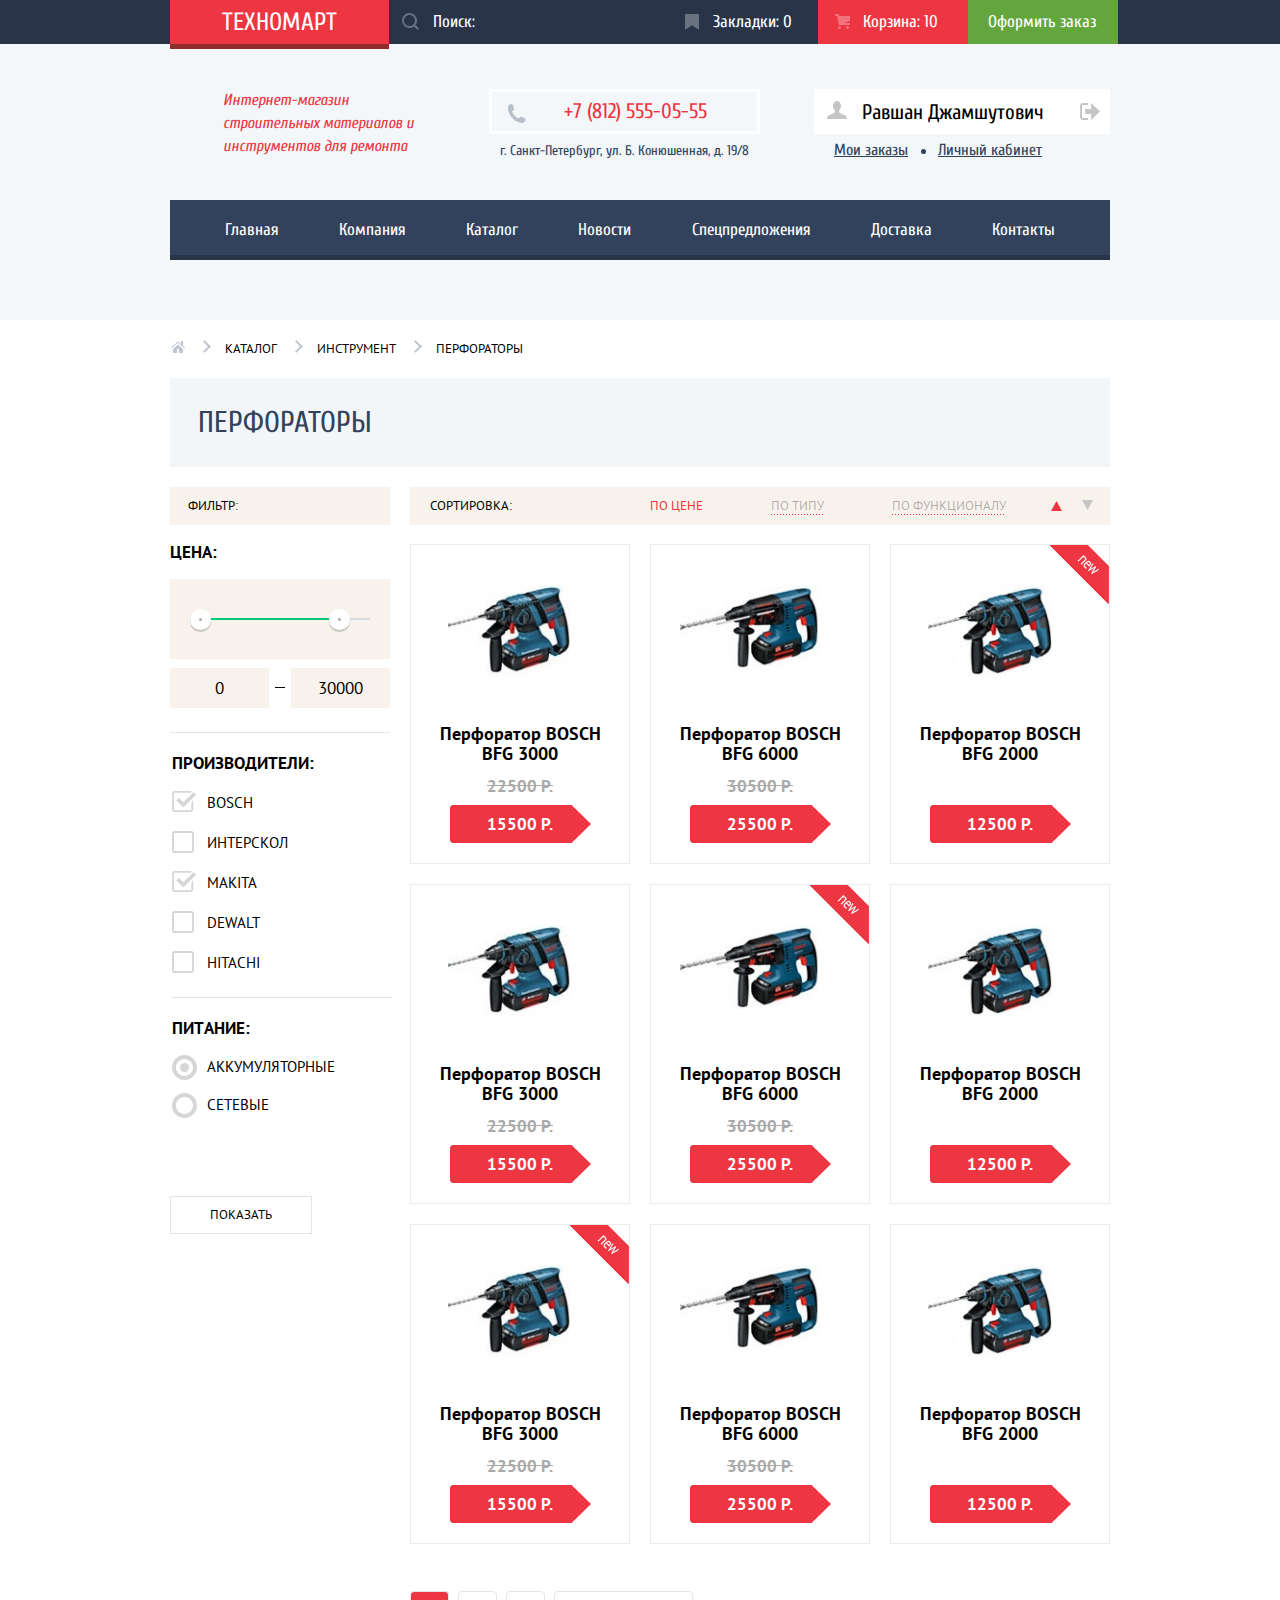
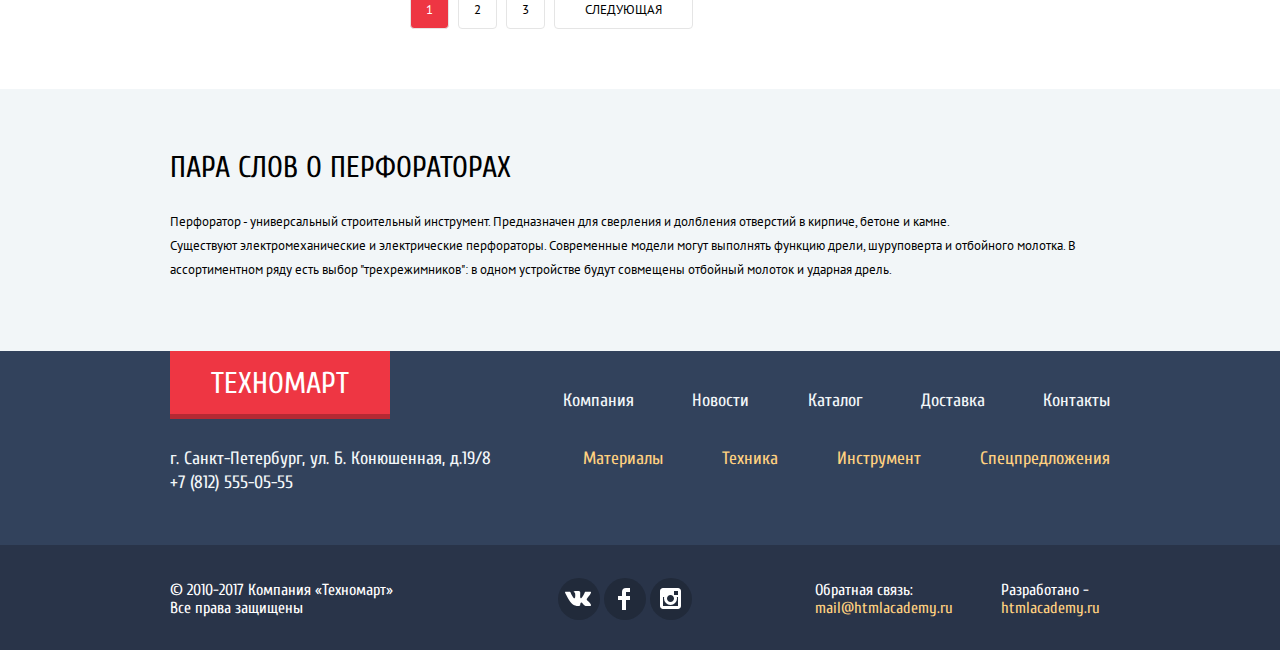
==== commit 53e20729: "на проверку" ====
--- a/catalog.html
+++ b/catalog.html
@@ -347,7 +347,7 @@
 				</ul>
 			</section>
 			<section class="perforators-about">
-				<div class="perforators-about-container">
+				<div class="container">
 					<h3>ПАРА СЛОВ О ПЕРФОРАТОРАХ</h3>
 					<p>Перфоратор - универсальный строительный инструмент. Предназначен для сверления и долбления отверстий в кирпиче, бетоне и камне.<br>
 					Существуют электромеханические и электрические перфораторы. Современные модели могут выполнять функцию дрели, шуруповерта и отбойного молотка. В ассортиментном ряду есть выбор "трехрежимников": в одном устройстве будут совмещены отбойный молоток и ударная дрель. </p>
--- a/css/style.min.css
+++ b/css/style.min.css
@@ -1 +1 @@
-body{font-family:"Cuprum",Arial,sans-serif;font-size:14px;line-height:24px;font-weight:700;color:#000;text-transform:uppercase;background-color:#fff}a{text-decoration:none}img{max-width:100%;height:auto}.visually-hidden:not(:focus):not(:active),input[type="checkbox"].visually-hidden,input[type="radio"].visually-hidden{position:absolute;width:1px;height:1px;margin:-1px;border:0;padding:0;white-space:nowrap;-webkit-clip-path:inset(100%);clip-path:inset(100%);clip:rect(0 0 0 0);overflow:hidden}.container{width:940px;padding-left:10px;padding-right:10px;margin:auto}.header{color:#fff;background-color:#f3f7f9;width:100%;padding-bottom:60px;margin-bottom:59px}.header-top{background-color:#293449;padding:0;width:100%;margin-bottom:45px}.header-top-container{display:-webkit-box;display:-ms-flexbox;display:flex;-webkit-box-pack:justify;-ms-flex-pack:justify;justify-content:space-between}.logo-search-wrap{display:-webkit-box;display:-ms-flexbox;display:flex;-webkit-box-pack:start;-ms-flex-pack:start;justify-content:flex-start}.header-logo{font-size:25px;font-weight:normal;font-style:normal;line-height:18px;color:#fff;background-color:#ee3643;position:relative;padding-left:52px;padding-right:52px;padding-top:14px;padding-bottom:12px}.header-logo:hover,.header-logo:focus{background-color:#ca2c37}.header-logo:active{background-color:#ba2732}.header-logo::before{content:"";position:absolute;bottom:-5px;left:0;right:0;height:5px;background-color:#8e2d2e}.header-search{margin:0;padding:0;padding-left:0;position:relative}.header-search button{position:absolute;width:17px;height:17px;top:12px;left:7px;opacity:.3;background-color:transparent;border:0}.header-search input:hover+button{opacity:1}.header-search button:active{opacity:.5;outline:0}.header-search input{font-size:17px;font-weight:normal;font-style:normal;line-height:18px;letter-spacing:normal;color:#fff;background-color:#293449;border:0;padding-left:44px;padding-top:13px;padding-bottom:13px;padding-right:65px}.header-search input:focus{color:#000}::-webkit-input-placeholder{color:#fff}::-moz-placeholder{color:#fff}:-ms-input-placeholder{color:#fff}::-ms-input-placeholder{color:#fff}:-moz-placeholder{color:#fff}.header-search input:active,.header-search input:focus{background-color:#fff;outline:0}.header-search input:focus,.header-search input:active::-webkit-input-placeholder{color:#000}.header-search input:active+button path,.header-search input:focus+button path{fill:#ee3643}.header-buy{display:-webkit-box;display:-ms-flexbox;display:flex;margin:0;list-style:none;padding-left:0}.header-buy a{font-size:17px;font-weight:normal;font-style:normal;line-height:18px;color:#fff;text-transform:none;height:100%}.header-buy-item{background-color:#293449;display:block;padding-top:13px;padding-bottom:13px;padding-left:45px;padding-right:25px;width:150px;-webkit-box-sizing:border-box;box-sizing:border-box}.header-buy-item:hover,.header-buy-item:focus{background-color:#212a3a}.header-buy-item:active{background-color:#161d29;color:rgba(255,255,255,0.6)}.header-buy-active{background-color:#ee3643}.header-buy-bookmarks,.header-buy-cart{position:relative}.header-buy-bookmarks::before{content:"";position:absolute;background-image:url("../img/svg/icon-bookmark.svg");background-repeat:no-repeat;width:14px;height:16px;left:17px;top:14px;opacity:.3}.header-buy-cart::before{content:"";position:absolute;background-image:url("../img/svg/icon-cart.svg");background-repeat:no-repeat;width:15px;height:15px;left:17px;top:14px;opacity:.3}.header-buy-bookmarks:hover::before,.header-buy-cart:hover::before{opacity:1}.header-buy-bookmarks:active::before,.header-buy-cart:active::before{opacity:.5}.header-buy-order{font-size:17px;font-weight:normal;font-style:normal;line-height:18px;display:block;padding:13px 20px;background-color:#63a63e;width:150px;-webkit-box-sizing:border-box;box-sizing:border-box;text-transform:none}.header-buy-order:hover,.header-buy-order:focus{background-color:#5fbb2d}.header-buy-order:focus{background-color:#518534}.header-middle{background-color:#f3f7f9;display:-webkit-box;display:-ms-flexbox;display:flex;-webkit-box-pack:justify;-ms-flex-pack:justify;justify-content:space-between;-webkit-box-align:start;-ms-flex-align:start;align-items:flex-start;-ms-flex-wrap:wrap;flex-wrap:wrap;margin-bottom:37px}.header-caption{font-size:16px;font-weight:normal;font-style:italic;line-height:23px;color:#ee3643;width:196px;margin:0;padding-left:53px;text-transform:none}.header-contacts{text-align:center;width:300px;display:-webkit-box;display:-ms-flexbox;display:flex;-webkit-box-align:center;-ms-flex-align:center;align-items:center;-webkit-box-orient:vertical;-webkit-box-direction:normal;-ms-flex-direction:column;flex-direction:column}.header-number{font-size:21px;font-weight:normal;font-style:normal;line-height:21px;color:#ee3643;text-align:left;border:solid 3px #fff;padding:9px;padding-right:50px;padding-left:72px;margin-bottom:5px;position:relative}.header-number::before{content:"";background-image:url("../img/svg/icon-phone.svg");background-repeat:no-repeat;width:19px;height:19px;position:absolute;top:12px;left:15px}.header-address{font-size:14px;font-weight:normal;font-style:normal;line-height:24px;color:#32425c;margin:0;text-transform:none}.header-middle-login{display:-webkit-box;display:-ms-flexbox;display:flex;-webkit-box-pack:justify;-ms-flex-pack:justify;justify-content:space-between;-ms-flex-wrap:wrap;flex-wrap:wrap;width:283px}.header-navigation{display:-webkit-box;display:-ms-flexbox;display:flex}.login{font-size:21px;font-weight:normal;font-style:normal;line-height:21px;color:#000;text-transform:none;padding-top:13px;padding-bottom:11px;margin-bottom:10px}.login:hover{color:#ee3643}.login:active{color:rgba(0,0,0,0.3)}.login-link{background-color:#fff;padding-left:14px;padding-right:26px}.login-link svg{margin-right:8px}.login-link:hover path,.login-link:focus path{fill:#2f405c}.login-link:active path{fill:#c5c5c5}.login-registration{background-color:#fff;padding-left:24px;padding-right:25px}.site-navigation{background-color:#32425c;min-height:60px;background-color:#32425c;-webkit-box-shadow:inset 0 -5px 0 0 #293449;box-shadow:inset 0 -5px 0 0 #293449;padding-left:0}.site-navigation-list{padding:0 27px;margin:0;display:-webkit-box;display:-ms-flexbox;display:flex;-webkit-box-pack:justify;-ms-flex-pack:justify;justify-content:space-between;-ms-flex-wrap:wrap;flex-wrap:wrap;list-style:none}.site-navigation-list li{margin:0}.site-navigation-list a{font-size:17px;font-weight:normal;font-style:normal;line-height:60px;vertical-align:middle;color:#fff;margin:0;padding-top:19px;padding-bottom:21px;padding-right:28px;padding-left:28px;text-transform:none}.site-navigation-list a:hover{background-color:#212a3a;height:55px}.site-navigation-list a:active{background-color:#1d2739}.categories{margin-bottom:53px}.categories-navigation{display:-webkit-box;display:-ms-flexbox;display:flex;-webkit-box-pack:justify;-ms-flex-pack:justify;justify-content:space-between;padding:0;-ms-flex-wrap:wrap;flex-wrap:wrap;margin:0;list-style:none}.categories-navigation-inner{display:-webkit-box;display:-ms-flexbox;display:flex;list-style:none;-webkit-box-orient:vertical;-webkit-box-direction:normal;-ms-flex-direction:column;flex-direction:column;padding:0;margin:0;list-style:none}.categories-navigation p{font-size:24px;font-weight:bold;font-style:normal;line-height:30px;color:#fff;margin:0;text-transform:none}.categories-button{font-size:14px;font-weight:normal;font-style:normal;line-height:18px;text-align:center;color:#fff;display:block;padding-top:11px;padding-bottom:9px;margin-left:1px;max-width:135px;background-color:rgba(0,0,0,0.1);border-radius:3px}.categories-button:hover,.categories-button:focus{background-color:rgba(0,0,0,0.2);outline:0}.categories-button:active{background-color:rgba(0,0,0,0.3)}.categories-item{width:300px;margin-bottom:20px;padding:23px;padding-top:21px;padding-bottom:22px;-webkit-box-sizing:border-box;box-sizing:border-box;position:relative}.categories-item:last-of-type{margin-bottom:0}.categories-item p{margin-bottom:12px;max-width:190px}.categories-materials{background-color:#ffbf47}.categories-materials::after{content:"";background-image:url("../img/svg/icon-1.svg");background-repeat:no-repeat;position:absolute;width:44px;height:65px;right:43px;top:31px}.categories-instrument{background-color:#3bbce3}.categories-instrument::before{content:"";background-image:url("../img/svg/icon-2.svg");background-repeat:no-repeat;position:absolute;width:75px;height:61px;top:33px;right:28px}.categories-technique{background-color:#dc91d8}.categories-technique::before{content:"";background-image:url("../img/svg/icon-3.svg");background-repeat:no-repeat;position:absolute;width:78px;height:62px;top:31px;right:31px}.slider{width:620px;position:relative}.slider::before{content:"";position:absolute;width:11px;height:11px;border-radius:50%;background-color:#fff;bottom:35px;left:295px}.slider::after{content:"";position:absolute;width:5px;height:5px;border:solid 3px #fff;border-radius:50%;background-color:#ee3643;bottom:35px;left:314px}.slide-switch{position:absolute;width:28px;height:28px;background-color:transparent;border:0;border-left:3px solid #fff;border-bottom:3px solid #fff;outline:0;cursor:pointer}.slide-left{left:30px;top:50%;margin-top:-15px;-webkit-transform:rotate(45deg);-ms-transform:rotate(45deg);transform:rotate(45deg)}.slide-right{right:26px;top:50%;margin-top:-15px;-webkit-transform:rotate(225deg);-ms-transform:rotate(225deg);transform:rotate(225deg)}.slider h3{font-size:36px;font-weight:bold;font-style:normal;line-height:36px;color:#fff;margin:0;margin-bottom:2px}.slider p{font-size:18px;font-weight:normal;font-style:normal;line-height:24px;color:#fff;text-transform:none}.slider-text{margin-left:24px;padding-top:23px}.slide-button{font-size:14px;font-weight:normal;font-style:normal;line-height:14px;color:#fff;background-color:#ee3643;padding-left:48px;padding-right:48px;margin-bottom:22px;margin-left:25px}.slide-first{background-color:#685c52;background-image:url("../img/slider2.jpg");background-repeat:no-repeat;background-position:center;display:-webkit-box;display:-ms-flexbox;display:flex;-webkit-box-orient:vertical;-webkit-box-direction:normal;-ms-flex-direction:column;flex-direction:column;-webkit-box-align:start;-ms-flex-align:start;align-items:flex-start;-webkit-box-pack:justify;-ms-flex-pack:justify;justify-content:space-between;width:620px;height:267px}.slide-second{background-color:#685c52;background-image:url(../img/slider1.jpg);background-repeat:no-repeat;background-position:center;display:-webkit-box;display:-ms-flexbox;display:flex;-webkit-box-orient:vertical;-webkit-box-direction:normal;-ms-flex-direction:column;flex-direction:column;-webkit-box-align:start;-ms-flex-align:start;align-items:flex-start;-webkit-box-pack:justify;-ms-flex-pack:justify;justify-content:space-between;width:620px;height:267px}.slide-hidden{display:none}.red-button{background-color:#ee3643;border-radius:4px;padding-top:12px;padding-bottom:12px}.red-button:hover,.red-button:focus{background-color:#ca2c37}.red-button:active{background-color:#ba2732}.categories-discount{background-color:#8ed78f}.categories-discount::before{content:"";background-image:url("../img/svg/icon-4.svg");background-repeat:no-repeat;position:absolute;width:59px;height:72px;top:26px;right:45px}.categories-delivery{background-color:#ffc047}.categories-delivery::before{content:"";background-image:url("../img/svg/icon-5.svg");background-repeat:no-repeat;position:absolute;width:78px;height:63px;top:32px;right:31px}.popular-block{background-color:#f9f5f0;display:-webkit-box;display:-ms-flexbox;display:flex;-webkit-box-pack:justify;-ms-flex-pack:justify;justify-content:space-between;-webkit-box-align:center;-ms-flex-align:center;align-items:center;-ms-flex-wrap:wrap;flex-wrap:wrap;padding-left:26px;padding-right:24px;margin-bottom:20px;min-height:89px}.popular-block h2{font-size:30px;font-weight:normal;font-style:normal;line-height:30px;color:#32425c;padding-right:200px}.popular-button{font-size:14px;font-weight:normal;font-style:normal;line-height:14px;color:#fff;vertical-align:middle;text-align:center;padding-left:55px;padding-right:55px}.products-catalog{display:-webkit-box;display:-ms-flexbox;display:flex;-webkit-box-pack:justify;-ms-flex-pack:justify;justify-content:space-between;-ms-flex-wrap:wrap;flex-wrap:wrap;padding:0;margin:0;list-style:none}.new-flag::before{content:"";background-image:url("../img/new-flag-copy.png");background-repeat:no-repeat;position:absolute;top:0;right:0;width:60px;height:60px}.products-item{width:218px;min-height:318px;background-color:#fff;border:solid 1px #eaeaea;display:-webkit-box;display:-ms-flexbox;display:flex;-webkit-box-orient:vertical;-webkit-box-direction:normal;-ms-flex-direction:column;flex-direction:column;-webkit-box-align:center;-ms-flex-align:center;align-items:center;position:relative;margin-bottom:20px}.products-item:hover{-webkit-box-shadow:0 10px 25px 0 rgba(41,52,73,0.5);box-shadow:0 10px 25px 0 rgba(41,52,73,0.5)}.products-item:hover .products-img{visibility:hidden}.products-item:hover .products-buy{display:-webkit-box;display:-ms-flexbox;display:flex}.products-img{display:flex;min-height:164px;padding-right:17px;display:-webkit-box;display:-ms-flexbox}.img-bosch9000{padding-left:18px}.products-img img{margin:auto;margin-top:40px}.products-description{display:-webkit-box;display:-ms-flexbox;display:flex;-webkit-box-orient:vertical;-webkit-box-direction:normal;-ms-flex-direction:column;flex-direction:column;-webkit-box-pack:justify;-ms-flex-pack:justify;justify-content:space-between;-webkit-box-align:center;-ms-flex-align:center;align-items:center;height:100%;padding:20px 10px;padding-top:15px}.products-name{font-family:"PT Sans",Arial,sans-serif;font-size:18px;font-weight:bold;font-style:normal;line-height:20px;text-align:center;color:#000;-ms-flex-item-align:stretch;-ms-grid-row-align:stretch;align-self:stretch;text-transform:none;margin:0;margin-bottom:auto}.old-price{font-family:"PT Sans",Arial,sans-serif;font-size:17px;font-weight:bold;font-style:normal;line-height:18px;color:#a9a9a9;text-decoration:line-through;margin-bottom:10px}.price-current{font-family:"PT Sans",Arial,sans-serif;font-size:17px;font-weight:bold;font-style:normal;font-stretch:normal;line-height:18px;letter-spacing:normal;color:#fff;text-align:center;width:141px;height:38px;background-image:url("../img/svg/red-button.svg");background-repeat:no-repeat;display:-webkit-box;display:-ms-flexbox;display:flex;-webkit-box-orient:vertical;-webkit-box-direction:normal;-ms-flex-direction:column;flex-direction:column;-webkit-box-pack:center;-ms-flex-pack:center;justify-content:center}.products-buy{display:none;-webkit-box-orient:vertical;-webkit-box-direction:normal;-ms-flex-direction:column;flex-direction:column;-webkit-box-align:start;-ms-flex-align:start;align-items:flex-start;position:absolute;top:44px;left:43px}.products-buy-button{margin-bottom:7px;width:135px;-webkit-box-sizing:border-box;box-sizing:border-box;border-radius:3px}.products-buy a:nth-child(1){font-size:14px;font-weight:normal;font-style:normal;line-height:18px;color:#fff;padding-top:10px;padding-bottom:10px;padding-left:48px;padding-right:48px;background-color:#63a63e;-webkit-box-shadow:inset 0 -3px 0 0 #367315;box-shadow:inset 0 -3px 0 0 #367315;position:relative}.products-buy a:nth-child(1):hover{background-color:#5fbb2d}.products-buy a:nth-child(1):active{background-color:#518534}.products-buy a:nth-child(1)::before{content:"";background-image:url("../img/svg/icon-cart.svg");background-repeat:no-repeat;opacity:.3;position:absolute;top:14px;left:15px;width:15px;height:15px}.products-buy a:nth-child(1):hover::before{opacity:1}.bookmarks-button{font-size:14px;font-weight:normal;font-style:normal;line-height:18px;color:#32425c;padding-top:8px;padding-bottom:8px;padding-left:29px;padding-right:29px;border:solid 3px #63a63e}.bookmarks-button:hover{border:solid 3px #32425c}.bookmarks-button:active{color:rgba(50,66,92,0.3);border:solid 3px rgb(50,66,92,0.3)}.all-producers{font-size:14px;font-weight:normal;font-style:normal;line-height:14px;color:#fff;vertical-align:middle;text-align:center;padding-left:69px;padding-right:70px}.producers-catalog{display:-webkit-box;display:-ms-flexbox;display:flex;-ms-flex-wrap:wrap;flex-wrap:wrap;-webkit-box-pack:justify;-ms-flex-pack:justify;justify-content:space-between;padding:0;max-width:940px;margin-bottom:65px;list-style:none}.producers-icon{width:220px;margin-bottom:20px;min-height:143px}.producers-icon a{height:100%;background-color:#fff;border:solid 1px #eaeaea;display:-webkit-box;display:-ms-flexbox;display:flex;-webkit-box-align:center;-ms-flex-align:center;align-items:center}.producers-icon a:hover,.producers-icon a:focus{-webkit-box-shadow:0 10px 25px 0 rgba(41,52,73,0.5);box-shadow:0 10px 25px 0 rgba(41,52,73,0.5)}.producers-icon a:active{-webkit-box-shadow:0 4px 10px 0 rgba(41,52,73,0.5);box-shadow:0 4px 10px 0 rgba(41,52,73,0.5)}.producers-icon img{margin:auto}.producers-icon a:active img{opacity:.3}.service{background-color:#f5f9fa;margin-bottom:79px;width:100%;padding-bottom:100px;padding-top:66px}.service h2{font-size:30px;font-weight:normal;font-style:normal;line-height:30px;color:#000;margin-top:0}.service h2+p{width:400px;margin-bottom:70px}.service p{font-family:"PT Sans",Arial,sans-serif;font-size:13px;font-weight:normal;font-style:normal;line-height:24px;text-align:left;color:#000;text-transform:none}.service-container{display:-webkit-box;display:-ms-flexbox;display:flex;-webkit-box-pack:justify;-ms-flex-pack:justify;justify-content:space-between;-webkit-box-align:start;-ms-flex-align:start;align-items:flex-start;min-height:130px;position:relative}.service-container::after{content:"";background-image:url("../img/stick-shadow.png");background-repeat:no-repeat;width:10px;height:279px;left:229px;top:-43px;position:absolute}.service-list{padding:0;margin:0;list-style:none}.service-list li{font-size:21px;font-weight:bold;font-style:normal;font-stretch:normal;line-height:30px;color:#fff;padding-left:22px;padding-right:138px;padding-top:14px;padding-bottom:17px;background-color:#32425c;-webkit-box-shadow:inset 0 -1px 0 0 #33445a;box-shadow:inset 0 -1px 0 0 #33445a;border-bottom:1px solid #4c627c;text-transform:none}.service-list li:not(.service-active):hover,.service-list li:not(.service-active):focus{background-color:#293449}.service-list .service-active{background-color:#fff;color:#32425c}.service h3{font-size:36px;line-height:36px;font-weight:normal;font-style:normal;color:#32425c;margin-top:0;margin-bottom:25px}.service-1{padding-right:345px;width:274px;display:block;position:relative}.service-1::before{content:"";background-image:url("../img/truck.png");background-repeat:no-repeat;width:468px;height:261px;right:0;top:20px;position:absolute}.service-2{width:385px;padding-right:235px;display:none;position:relative}.service-2::before{content:"";background-image:url("../img/medal.png");background-repeat:no-repeat;width:389px;height:283px;position:absolute;right:0;top:0}.service-3{width:300px;padding-right:320px;display:none;position:relative}.service-3 p{margin-bottom:30px}.service-3::before{content:"";background-image:url("../img/credit.png");background-repeat:no-repeat;position:absolute;width:465px;height:285px;position:absolute;right:0;top:0}.service-application{font-size:14px;font-weight:normal;font-style:normal;line-height:14px;color:#fff;background-color:#ff5357;padding-left:45px;padding-right:45px}.container-row{display:-webkit-box;display:-ms-flexbox;display:flex;-webkit-box-pack:justify;-ms-flex-pack:justify;justify-content:space-between;-webkit-box-align:stretch;-ms-flex-align:stretch;align-items:stretch;margin-bottom:84px}.technomart-about{width:540px}.technomart-about h3{font-size:30px;line-height:30px;font-weight:normal;font-style:normal;color:#000;margin:0;margin-bottom:24px}.technomart-about p{font-family:"PT Sans",Arial,sans-serif;font-size:13px;font-weight:normal;font-style:normal;line-height:24px;color:#000;margin:0;margin-bottom:25px;text-transform:none}.technomart-about p:nth-of-type(2){width:400px}.transport-company{padding:0;margin-top:-5px;margin-bottom:45px;list-style-type:none}.transport-company li{font-size:18px;line-height:24px;font-weight:normal;font-style:normal;color:#000;margin-bottom:15px;padding-left:37px;text-transform:none;position:relative}.transport-company li::before{content:"";height:2px;width:25px;background-color:#ee3643;position:absolute;left:0;top:50%}.about-button{font-size:14px;font-weight:normal;font-style:normal;line-height:18px;color:#fff;padding-left:40px;padding-right:40px;padding-top:11px;padding-bottom:11px;background-color:#ee3643}.address{display:-webkit-box;display:-ms-flexbox;display:flex;-webkit-box-orient:vertical;-webkit-box-direction:normal;-ms-flex-direction:column;flex-direction:column}.address h3{font-size:30px;font-weight:normal;font-style:normal;font-stretch:normal;line-height:30px;letter-spacing:normal;text-align:left;color:#000;margin:0;margin-bottom:25px}.address p{font-family:"PT Sans",Arial,sans-serif;font-size:13px;font-weight:normal;font-style:normal;line-height:1.85;color:#000;margin:0;margin-bottom:34px;width:190px;text-transform:none}.address p+a{margin-bottom:31px}.address-contact{font-size:14px;font-weight:normal;font-style:normal;line-height:14px;color:#fff;padding-left:63px;padding-right:53px;background-color:#ee3643}.footer-navigation{background-color:#32425c;margin-bottom:0;padding-bottom:50px;width:100%}.footer-container{display:-webkit-box;display:-ms-flexbox;display:flex;-webkit-box-pack:justify;-ms-flex-pack:justify;justify-content:space-between;-webkit-box-align:start;-ms-flex-align:start;align-items:flex-start;margin-bottom:28px}.footer-navigation-logo{font-size:30px;font-weight:normal;font-style:normal;line-height:30px;color:#fff;padding-left:41px;padding-right:41px;padding-top:18px;padding-bottom:20px;background-color:#ee3643;-webkit-box-shadow:inset 0 -5px 0 0 rgba(0,0,0,0.24);box-shadow:inset 0 -5px 0 0 rgba(0,0,0,0.24)}.footer-navigation-logo:hover,.footer-navigation-logo:focus{background-color:#ca2c37}.footer-navigation-logo:active{background-color:#ba2732}.footer-navigation p,.footer-navigation-number{font-size:18px;font-weight:normal;font-style:normal;line-height:24px;color:#f3f7f9}.footer-navigation-list{width:547px;margin-top:38px;margin-bottom:0;padding:0;display:-webkit-box;display:-ms-flexbox;display:flex;-webkit-box-pack:justify;-ms-flex-pack:justify;justify-content:space-between;-ms-flex-wrap:wrap;flex-wrap:wrap;list-style:none}.footer-navigation-list a{font-size:18px;font-weight:normal;font-style:normal;line-height:24px;color:#f3f7f9;text-transform:none;margin-bottom:43px}.footer-navigation-list a:hover{text-decoration:underline}.footer-navigation-list a:active{color:rgba(241,245,247,0.5);text-decoration:none}.footer-container-2{display:-webkit-box;display:-ms-flexbox;display:flex;-webkit-box-pack:justify;-ms-flex-pack:justify;justify-content:space-between}.footer-container-2 p{text-transform:none;padding:0;margin:0;width:325px}.footer-navigation-categories{display:-webkit-box;display:-ms-flexbox;display:flex;-webkit-box-pack:justify;-ms-flex-pack:justify;justify-content:space-between;-ms-flex-wrap:wrap;flex-wrap:wrap;width:527px;padding:0;margin:0;list-style:none}.footer-navigation-categories a{font-size:18px;font-weight:normal;font-style:normal;line-height:24px;color:#ffd180;text-transform:none}.footer-navigation-categories li+li{margin-left:50px}.footer-navigation-categories a:active{color:rgba(255,209,128,0.5);text-decoration:none}.footer-line a:hover{text-decoration:underline}.footer{background-color:#293449;width:100%;margin-top:0;padding-bottom:30px;padding-top:33px}.footer-flex{display:-webkit-box;display:-ms-flexbox;display:flex;-webkit-box-align:center;-ms-flex-align:center;align-items:center;-webkit-box-pack:justify;-ms-flex-pack:justify;justify-content:space-between;-ms-flex-wrap:wrap;flex-wrap:wrap}.footer-flex p:first-of-type{width:230px}.footer p{font-size:16px;font-weight:normal;font-style:normal;line-height:18px;color:#fff;text-transform:none;margin:0}.footer-social{min-width:130px;display:-webkit-box;display:-ms-flexbox;display:flex;-webkit-box-pack:justify;-ms-flex-pack:justify;justify-content:space-between;padding:0;padding-left:30px;margin:0;list-style:none}.footer-social-button{font-size:0;color:#fff;background-color:#212a3a;border-radius:50%;width:42px;height:42px;display:block;margin-left:4px;position:relative}.footer-social-button:hover,.footer-social-button:focus,.footer-social-button:active{background-color:#ee3643}.button-vk::before{content:"";background-image:url("../img/svg/icon-vk.svg");background-repeat:no-repeat;width:26px;height:15px;position:absolute;top:13px;left:7px}.button-fb::before{content:"";background-image:url("../img/svg/icon-fb.svg");background-repeat:no-repeat;width:12px;height:22px;position:absolute;top:10px;left:14px}.button-inst::before{content:"";background-image:url("../img/svg/icon-insta.svg");background-repeat:no-repeat;width:21px;height:21px;position:absolute;top:10px;left:10.5px}.footer-creators{display:-webkit-box;display:-ms-flexbox;display:flex;-webkit-box-pack:justify;-ms-flex-pack:justify;justify-content:space-between;width:285px;padding-right:10px}.footer p a{color:#ffd180}.footer p a:active{color:#ee3643}.modal{position:fixed;-webkit-box-shadow:0 20px 40px 0 rgba(0,0,0,0.75);box-shadow:0 20px 40px 0 rgba(0,0,0,0.75);background-color:#fff;border-top:7px solid #ff5257;display:none}.modal-show{display:block;-webkit-animation:bounce .6s;animation:bounce .6s}@-webkit-keyframes bounce{0%{-webkit-transform:translateY(-2000px);transform:translateY(-2000px)}70%{-webkit-transform:translateY(30px);transform:translateY(30px)}90%{-webkit-transform:translateY(-10px);transform:translateY(-10px)}100%{-webkit-transform:translateY(0);transform:translateY(0)}}@keyframes bounce{0%{-webkit-transform:translateY(-2000px);transform:translateY(-2000px)}70%{-webkit-transform:translateY(30px);transform:translateY(30px)}90%{-webkit-transform:translateY(-10px);transform:translateY(-10px)}100%{-webkit-transform:translateY(0);transform:translateY(0)}}.modal-error{-webkit-animation:shake .6s;animation:shake .6s}@-webkit-keyframes shake{0%,100%{-webkit-transform:translateX(0);transform:translateX(0)}10%,30%,50%,70%,90%{-webkit-transform:translateX(-10px);transform:translateX(-10px)}20%,40%,60%,80%{-webkit-transform:translateX(10px);transform:translateX(10px)}}@keyframes shake{0%,100%{-webkit-transform:translateX(0);transform:translateX(0)}10%,30%,50%,70%,90%{-webkit-transform:translateX(-10px);transform:translateX(-10px)}20%,40%,60%,80%{-webkit-transform:translateX(10px);transform:translateX(10px)}}.modal-feedback{width:620px;margin-left:-310px;box-sizing:border-box;-webkit-box-sizing:border-box;top:25%;left:50%}input[type="text"].feedback-field::-webkit-input-placeholder,input[type="email"].feedback-field::-webkit-input-placeholder,textarea.feedback-field::-webkit-input-placeholder{color:#a9a9a9}input[type="text"].feedback-field::-moz-placeholder,input[type="email"].feedback-field::-moz-placeholder,textarea.feedback-field::-moz-placeholder{color:#a9a9a9}input[type="text"].feedback-field:-ms-input-placeholder,input[type="email"].feedback-field:-ms-input-placeholder,textarea.feedback-field:-ms-input-placeholder{color:#a9a9a9}input[type="text"].feedback-field:-moz-placeholder,input[type="email"].feedback-field:-moz-placeholder,textarea.feedback-field:-moz-placeholder{color:#a9a9a9}.modal-close{position:absolute;top:7px;right:7px;width:21px;height:21px;border:0;background-color:transparent;outline:0;cursor:pointer;z-index:2}.modal-close::before,.modal-close::after{content:"";position:absolute;top:7px;right:-2px;width:21px;height:4px;background-color:#ee3643}.modal-close::before{-webkit-transform:rotate(45deg);-ms-transform:rotate(45deg);transform:rotate(45deg)}.modal-close::after{-webkit-transform:rotate(-45deg);-ms-transform:rotate(-45deg);transform:rotate(-45deg)}.modal-feedback label{font-size:18px;font-weight:normal;font-style:normal;line-height:18px;color:#000;display:-webkit-box;display:-ms-flexbox;display:flex;-webkit-box-orient:vertical;-webkit-box-direction:normal;-ms-flex-direction:column;flex-direction:column;text-transform:none}.modal-feedback label span{margin-bottom:11px}.feedback-field{font-family:"PT Sans",Arial,sans-serif;font-size:13px;font-weight:normal;font-style:normal;line-height:18px;color:#a9a9a9;border:solid 2px #d7dcde;background-color:#fff}.feedback-field:hover{border:solid 2px #b5b5b5}.feedback-field:focus{border:solid 2px #ee3643;outline:0}.feedback-name,.feedback-mail{-webkit-box-sizing:border-box;box-sizing:border-box;width:220px;padding-left:16px;padding-top:10px;padding-right:20px;padding-bottom:11px}.feedback-wrap{padding-top:48px;padding-left:80px;padding-right:80px;margin-bottom:37px}.feedback-container{display:-webkit-box;display:-ms-flexbox;display:flex;-webkit-box-pack:justify;-ms-flex-pack:justify;justify-content:space-between;-ms-flex-wrap:wrap;flex-wrap:wrap;margin-bottom:22px}.feedback-text{padding-left:16px;padding-top:9px;padding-right:20px;padding-bottom:9px}.feedback-submit-wrap{width:100%;padding:37px 80px;background-color:#f4f4f4;-webkit-box-sizing:border-box;box-sizing:border-box}.feedback-submit{font-size:14px;font-weight:normal;font-style:normal;line-height:18px;color:#fff;background-color:#ee3643;border:0;padding:12px 198px}.modal-bookmarks{width:620px;-webkit-box-shadow:0 20px 40px 0 rgba(41,52,73,0.75);box-shadow:0 20px 40px 0 rgba(41,52,73,0.75);top:25%;left:50%;margin-left:-310px}.modal-bookmarks p{font-size:30px;font-weight:normal;font-style:normal;line-height:30px;color:#000;text-transform:none;margin:0;margin-bottom:68px;padding-left:179px;padding-top:68px;position:relative}.modal-bookmarks::before{content:"";background-image:url("../img/svg/icon-check.svg");background-repeat:no-repeat;position:absolute;width:66px;height:66px;top:48px;left:81px}.grey{width:100%;-webkit-box-sizing:border-box;box-sizing:border-box;padding-top:37px;padding-bottom:37px;padding-left:80px;background-color:#f1f1f1}.bookmarks-checkout{font-size:14px;font-weight:normal;font-style:normal;line-height:18px;color:#fff;background-color:#ee3643;padding-left:59px;padding-right:62px;padding-bottom:}.bookmarks-continue{font-size:14px;font-weight:normal;font-style:normal;line-height:18px;color:#000;background-color:#fff;padding-top:12px;padding-bottom:10px;padding-left:44px;padding-right:48px;margin-left:20px}.bookmarks-continue:hover,.bookmarks-continue:focus{color:#ee3643}.bookmarks-continue:active{color:rgba(0,0,0,0.3)}.modal-map{width:940px;height:446px;margin-top:-223px;margin-left:-470px;top:50%;left:50%}.modal-map div{position:absolute;top:0;left:0;z-index:1;margin:0}.modal-map iframe{position:relative;z-index:2;border:0}.header-catalog{margin-bottom:20px}.header-middle-login-2{display:-webkit-box;display:-ms-flexbox;display:flex;-webkit-box-orient:vertical;-webkit-box-direction:normal;-ms-flex-direction:column;flex-direction:column;position:relative}.header-contacts-2{padding-left:15px}.header-user{font-size:21px;font-weight:normal;font-style:normal;line-height:21px;color:#000;background-color:#fff;padding-left:13px;padding-right:66px;padding-top:12px;padding-bottom:11px;margin-bottom:5px;text-transform:none;position:relative}.header-user:hover path,.header-user:focus path{fill:#2f405c}.header-user:active path{fill:#c5c5c5}.header-user:active{color:rgba(0,0,0,0.3)}.header-user span{margin-left:10px}.header-logout{position:absolute;width:21px;height:17px;top:14px;right:10px}.header-logout:hover path,.header-logout:focus path{fill:#2f405c}.header-logout:active path{fill:#c5c5c5}.header-navigation{padding:0;padding-left:20px;margin:0;list-style-type:none;position:relative}.header-navigation::before{content:"";width:5px;height:5px;border-radius:50%;background-color:#32425c;top:10px;left:107px;position:absolute}.header-navigation a{font-size:16px;font-weight:normal;font-style:normal;line-height:18px;color:#32425c;margin-right:30px;text-transform:none;text-decoration:underline}.header-navigation a:hover,.header-navigation a:focus{color:#ee3643}.header-navigation a:active{color:#c5c5c5}.breadcrumbs{min-width:400px;display:-webkit-box;display:-ms-flexbox;display:flex;-webkit-box-pack:start;-ms-flex-pack:start;justify-content:flex-start;-ms-flex-wrap:wrap;flex-wrap:wrap;padding:0;margin:0;margin-bottom:20px;list-style:none}.breadcrumbs li,.breadcrumbs a{font-family:"PT Sans",Arial,sans-serif;font-size:13px;font-weight:normal;font-style:normal;line-height:18px;color:#000}.breadcrumbs li:not(:first-child){padding-left:40px;position:relative}.breadcrumbs li:not(:first-child)::before{content:"";position:absolute;left:15px;top:2px;width:7px;height:7px;border-bottom:2px solid #c0c5cd;border-left:2px solid #c0c5cd;-webkit-transform:rotate(225deg);-ms-transform:rotate(225deg);transform:rotate(225deg)}main ul+h2{font-size:30px;font-weight:normal;font-style:normal;line-height:89px;color:#32425c;background-color:#f2f6f8;width:940px;height:89px;padding-left:28px;margin:0;margin-bottom:20px;-webkit-box-sizing:border-box;box-sizing:border-box;vertical-align:middle}.sorting-container{display:-webkit-box;display:-ms-flexbox;display:flex;-webkit-box-align:center;-ms-flex-align:center;align-items:center;margin-bottom:19px}.sorting-block{font-family:"PT Sans",Arial,sans-serif;font-size:13px;font-weight:normal;font-style:normal;line-height:38px;color:#000;vertical-align:middle;background-color:#f7f3ec;margin:0;margin-right:20px;min-width:202px;min-height:38px;padding-left:18px}.more-sorting{background-color:#f7f3ec;display:-webkit-box;display:-ms-flexbox;display:flex;min-width:700px;min-height:38px;-webkit-box-pack:justify;-ms-flex-pack:justify;justify-content:space-between;-webkit-box-align:center;-ms-flex-align:center;align-items:center;-ms-flex-wrap:wrap;flex-wrap:wrap;padding-left:20px;padding-right:17px;-webkit-box-sizing:border-box;box-sizing:border-box}.more-sorting-inner{display:-webkit-box;display:-ms-flexbox;display:flex;-webkit-box-pack:start;-ms-flex-pack:start;justify-content:flex-start;-webkit-box-align:center;-ms-flex-align:center;align-items:center;-webkit-box-pack:justify;-ms-flex-pack:justify;justify-content:space-between;-ms-flex-wrap:wrap;flex-wrap:wrap;margin-left:auto;width:443px}.more-sorting-inner>a:nth-child(3){margin-right:-23px}.more-sorting-inner>a{font-family:"PT Sans",Arial,sans-serif;font-size:13px;font-weight:normal;font-style:normal;line-height:18px;color:rgba(0,0,0,0.3)}.more-sorting-inner>a:not(.more-sorting-active){background:-webkit-gradient(linear,left top,right top,from(#ee3643),color-stop(50%,#ee3643),color-stop(50%,transparent));background:-webkit-linear-gradient(left,#ee3643,#ee3643 50%,transparent 50%);background:-o-linear-gradient(left,#ee3643,#ee3643 50%,transparent 50%);background:linear-gradient(to right,#ee3643,#ee3643 50%,transparent 50%);background-repeat:repeat-x;background-position:0 100%;background-size:3px 1px}.more-sorting-inner>a:hover{color:#000;background:-webkit-gradient(linear,left top,right top,from(#ee3643),to(#ee3643));background:-webkit-linear-gradient(left,#ee3643,#ee3643 100%);background:-o-linear-gradient(left,#ee3643,#ee3643 100%);background:linear-gradient(to right,#ee3643,#ee3643 100%);background-position:0 100%;background-size:10px 1px;background-repeat:repeat-x}.more-sorting a:active{color:#ee3643}.more-sorting-inner .more-sorting-active{color:#ee3643;fill:#ee3643}.more-sorting-lift{display:-webkit-box;display:-ms-flexbox;display:flex;-webkit-box-pack:justify;-ms-flex-pack:justify;justify-content:space-between;-webkit-box-align:center;-ms-flex-align:center;align-items:center;width:42px;margin-let:45px}.more-sorting-lift a:first-child{padding-top:2px}.more-sorting-lift a:nth-ohild(2){padding-top:2px}.more-sorting p{font-family:"PT Sans",Arial,sans-serif;font-size:13px;font-weight:normal;font-style:normal;line-height:18px;color:#000;margin:0}.more-sorting-lift path{fill:#c5c5c5}.more-sorting-lift path:hover,.more-sorting-lift path:focus{fill:#1e191a}.main-container{display:-webkit-box;display:-ms-flexbox;display:flex;-webkit-box-pack:start;-ms-flex-pack:start;justify-content:flex-start;margin-bottom:27px}.form-container{display:-webkit-box;display:-ms-flexbox;display:flex;-webkit-box-orient:vertical;-webkit-box-direction:normal;-ms-flex-direction:column;flex-direction:column;-webkit-box-align:start;-ms-flex-align:start;align-items:flex-start;margin-right:20px}.filter-price{width:220px;margin:0;margin-bottom:42px;position:relative}.filter-price::before{content:"";position:absolute;width:220px;height:1px;left:0;bottom:-27px;background-color:#e5e5e5}.filter-price-title{font-family:"PT Sans",Arial,sans-serif;font-size:17px;font-weight:bold;font-style:normal;line-height:17px;color:#000;margin-bottom:18px}.filter-price-range{position:relative;display:-webkit-box;display:-ms-flexbox;display:flex;-webkit-box-pack:center;-ms-flex-pack:center;justify-content:center;-webkit-box-align:center;-ms-flex-align:center;align-items:center;margin-bottom:9px;width:220px;height:80px;background-color:#f7f3ec}.scale{width:180px;height:2px;background-color:#d7dcde}.bar{width:152px;height:2px;background-color:#00cb75}.range-toggle{position:absolute;top:30px;width:3px;height:3px;background-color:#acacac;border:9px solid #fff;border-radius:50%;-webkit-box-shadow:0 2px 1px 0 rgba(0,1,1,0.2);box-shadow:0 2px 1px 0 rgba(0,1,1,0.2);cursor:pointer;z-index:3}.range-toggle:hover{background-color:#00cb75}.range-toggle-min{left:20px}.range-toggle-max{right:40px}.filter-price-controls{display:-webkit-box;display:-ms-flexbox;display:flex;-webkit-box-pack:justify;-ms-flex-pack:justify;justify-content:space-between;height:38px;position:relative}.filter-price-controls::before{content:"";position:absolute;top:50%;left:105px;width:10px;height:1px;background-color:#000}.filter-price-controls input{font-family:"PT Sans",Arial,sans-serif;font-size:17px;font-weight:normal;font-style:normal;line-height:18px;text-align:center;color:#000;height:100%;width:95px;border:0;background-color:#f7f3ec}.sorting-brand{display:-webkit-box;display:-ms-flexbox;display:flex;-webkit-box-orient:vertical;-webkit-box-direction:normal;-ms-flex-direction:column;flex-direction:column;position:relative;margin-bottom:18px;padding-left:0;padding-top:0;width:195px;border:0}.sorting-brand::before{content:"";position:absolute;width:220px;height:1px;left:0;bottom:4px;background-color:#e5e5e5}.sorting-choose{border:0;padding-left:0}.sorting-brand legend{font-family:"PT Sans",Arial,sans-serif;font-size:17px;font-weight:bold;font-style:normal;line-height:30px;color:#000;margin-bottom:15px}.sorting-brand label{font-family:"PT Sans",Arial,sans-serif;font-size:15px;font-weight:normal;font-style:normal;line-height:20px;color:#000;margin-bottom:20px;padding-left:35px;position:relative;cursor:pointer}.sorting-brand input[type="checkbox"]+.checkbox-indicator{position:absolute;left:0;top:-2px;background-image:url("../img/svg/checkbox-off.svg");background-repeat:no-repeat;background-size:contain;opacity:.7;width:22px;height:22px}.sorting-brand input[type="checkbox"]:hover+.checkbox-indicator{opacity:1}.sorting-brand input[type="checkbox"]:focus+.checkbox-indicator{outline:2px solid #a2c2f5}.sorting-brand input[type="checkbox"]:checked+.checkbox-indicator{background-image:url("../img/svg/checkbox-on.svg");background-repeat:no-repeat;background-size:contain;width:25px;height:25px;position:absolute;top:-2px;left:0}.sorting-choose{display:-webkit-box;display:-ms-flexbox;display:flex;-webkit-box-orient:vertical;-webkit-box-direction:normal;-ms-flex-direction:column;flex-direction:column;margin-bottom:63px;padding-left:0;padding-top:0;padding-bottom:0}.sorting-choose legend{font-family:"PT Sans",Arial,sans-serif;font-size:17px;font-weight:bold;font-style:normal;line-height:17px;letter-spacing:.2px;color:#000;margin-bottom:20px}.sorting-choose label{font-family:"PT Sans",Arial,sans-serif;font-size:15px;font-weight:normal;font-style:normal;line-height:20px;color:#000;margin-bottom:18px;padding-left:35px;position:relative;cursor:pointer}.radiobutton-indicator{position:absolute;top:-2px;left:0;background-image:url("../img/svg/radio-off.svg");background-size:contain;background-repeat:no-repeat;opacity:.7;width:25px;height:25px}.sorting-choose input[type="radio"]:hover+.radiobutton-indicator{opacity:1}.sorting-choose input[type="radio"]:focus+.radiobutton-indicator{outline:2px solid #a2c2f5}.sorting-choose input[type="radio"]:checked+.radiobutton-indicator{position:absolute;top:-2px;left:0;background-image:url("../img/svg/radio-on.svg");background-repeat:no-repeat;background-size:contain;width:25px;height:25px}.form-container .indicator-disabled{opacity:.4;cursor:not-allowed}.form-button{font-family:"PT Sans",Arial,sans-serif;font-size:13px;font-weight:normal;font-style:normal;line-height:18px;color:#000;padding-left:39px;padding-top:9px;padding-right:39px;padding-bottom:9px;background-color:#fff;border:solid 1px #e5e5e5;cursor:pointer}.form-button:hover,.form-button:focus{border:solid 1px #bdc6ca}.form-button:active{border:solid 1px #ee3643;outline:0}.pagination{display:-webkit-box;display:-ms-flexbox;display:flex;-ms-flex-wrap:wrap;flex-wrap:wrap;-webkit-box-pack:start;-ms-flex-pack:start;justify-content:flex-start;margin-bottom:60px;margin-left:200px;margin-top:0;list-style:none}.pagination li{margin-right:9px}.pagination a{font-family:"PT Sans",Arial,sans-serif;font-size:13px;font-weight:normal;font-style:normal;line-height:18px;color:#000;border:solid 1px #e5e5e5;border-radius:4px;display:block;padding:9px 15px}.pagination .pagination-active{color:#fff;background-color:#ee3643}.pagination li a:hover,.pagination li a:focus{border:solid 1px #bdc6ca}.pagination li a:active{border:solid 1px #ee3643}.pagination-next a{padding-left:30px;padding-right:30px}.perforators-about{background-color:#f2f6f8;width:100%;padding-top:64px;padding-bottom:69px}.perforators-about-container{width:940px;padding-left:42px;padding-right:42px;margin:auto}.perforators-about h3{font-size:30px;font-weight:normal;font-style:normal;line-height:30px;color:#000;margin:0;margin-bottom:25px}.perforators-about p{font-family:"PT Sans",Arial,sans-serif;font-size:13px;font-weight:normal;font-style:normal;line-height:24px;color:#000;text-transform:none;margin:0}+body{font-family:"Cuprum",Arial,sans-serif;font-size:14px;line-height:24px;font-weight:700;color:#000;text-transform:uppercase;background-color:#fff}a{text-decoration:none}img{max-width:100%;height:auto}.visually-hidden:not(:focus):not(:active),input[type="checkbox"].visually-hidden,input[type="radio"].visually-hidden{position:absolute;width:1px;height:1px;margin:-1px;border:0;padding:0;white-space:nowrap;-webkit-clip-path:inset(100%);clip-path:inset(100%);clip:rect(0 0 0 0);overflow:hidden}.container{width:940px;padding-left:10px;padding-right:10px;margin:auto}.header{color:#fff;background-color:#f3f7f9;width:100%;padding-bottom:60px;margin-bottom:59px}.header-top{background-color:#293449;padding:0;width:100%;margin-bottom:45px}.header-top-container{display:-webkit-box;display:-ms-flexbox;display:flex;-webkit-box-pack:justify;-ms-flex-pack:justify;justify-content:space-between}.logo-search-wrap{display:-webkit-box;display:-ms-flexbox;display:flex;-webkit-box-pack:start;-ms-flex-pack:start;justify-content:flex-start}.header-logo{font-size:25px;font-weight:normal;font-style:normal;line-height:18px;color:#fff;background-color:#ee3643;position:relative;padding-left:52px;padding-right:52px;padding-top:14px;padding-bottom:12px}.header-logo:hover,.header-logo:focus{background-color:#ca2c37}.header-logo:active{background-color:#ba2732}.header-logo::before{content:"";position:absolute;bottom:-5px;left:0;right:0;height:5px;background-color:#8e2d2e}.header-search{margin:0;padding:0;padding-left:0;position:relative}.header-search button{position:absolute;width:17px;height:17px;top:12px;left:7px;opacity:.3;background-color:transparent;border:0}.header-search input:hover+button{opacity:1}.header-search button:active{opacity:.5;outline:0}.header-search input{font-size:17px;font-weight:normal;font-style:normal;line-height:18px;letter-spacing:normal;color:#fff;background-color:#293449;border:0;padding-left:44px;padding-top:13px;padding-bottom:13px;padding-right:65px}.header-search input:focus{color:#000}::-webkit-input-placeholder{color:#fff}::-moz-placeholder{color:#fff}:-ms-input-placeholder{color:#fff}::-ms-input-placeholder{color:#fff}:-moz-placeholder{color:#fff}.header-search input:active,.header-search input:focus{background-color:#fff;outline:0}.header-search input:focus,.header-search input:active::-webkit-input-placeholder{color:#000}.header-search input:active+button path,.header-search input:focus+button path{fill:#ee3643}.header-buy{display:-webkit-box;display:-ms-flexbox;display:flex;margin:0;list-style:none;padding-left:0}.header-buy a{font-size:17px;font-weight:normal;font-style:normal;line-height:18px;color:#fff;text-transform:none;height:100%}.header-buy-item{background-color:#293449;display:block;padding-top:13px;padding-bottom:13px;padding-left:45px;padding-right:25px;width:150px;-webkit-box-sizing:border-box;box-sizing:border-box}.header-buy-item:hover,.header-buy-item:focus{background-color:#212a3a}.header-buy-item:active{background-color:#161d29;color:rgba(255,255,255,0.6)}.header-buy-active{background-color:#ee3643}.header-buy-bookmarks,.header-buy-cart{position:relative}.header-buy-bookmarks::before{content:"";position:absolute;background-image:url("../img/svg/icon-bookmark.svg");background-repeat:no-repeat;width:14px;height:16px;left:17px;top:14px;opacity:.3}.header-buy-cart::before{content:"";position:absolute;background-image:url("../img/svg/icon-cart.svg");background-repeat:no-repeat;width:15px;height:15px;left:17px;top:14px;opacity:.3}.header-buy-bookmarks:hover::before,.header-buy-cart:hover::before{opacity:1}.header-buy-bookmarks:active::before,.header-buy-cart:active::before{opacity:.5}.header-buy-order{font-size:17px;font-weight:normal;font-style:normal;line-height:18px;display:block;padding:13px 20px;background-color:#63a63e;width:150px;-webkit-box-sizing:border-box;box-sizing:border-box;text-transform:none}.header-buy-order:hover,.header-buy-order:focus{background-color:#5fbb2d}.header-buy-order:focus{background-color:#518534}.header-middle{background-color:#f3f7f9;display:-webkit-box;display:-ms-flexbox;display:flex;-webkit-box-pack:justify;-ms-flex-pack:justify;justify-content:space-between;-webkit-box-align:start;-ms-flex-align:start;align-items:flex-start;-ms-flex-wrap:wrap;flex-wrap:wrap;margin-bottom:37px}.header-caption{font-size:16px;font-weight:normal;font-style:italic;line-height:23px;color:#ee3643;width:196px;margin:0;padding-left:53px;text-transform:none}.header-contacts{text-align:center;width:300px;display:-webkit-box;display:-ms-flexbox;display:flex;-webkit-box-align:center;-ms-flex-align:center;align-items:center;-webkit-box-orient:vertical;-webkit-box-direction:normal;-ms-flex-direction:column;flex-direction:column}.header-number{font-size:21px;font-weight:normal;font-style:normal;line-height:21px;color:#ee3643;text-align:left;border:solid 3px #fff;padding:9px;padding-right:50px;padding-left:72px;margin-bottom:5px;position:relative}.header-number::before{content:"";background-image:url("../img/svg/icon-phone.svg");background-repeat:no-repeat;width:19px;height:19px;position:absolute;top:12px;left:15px}.header-address{font-size:14px;font-weight:normal;font-style:normal;line-height:24px;color:#32425c;margin:0;text-transform:none}.header-middle-login{display:-webkit-box;display:-ms-flexbox;display:flex;-webkit-box-pack:justify;-ms-flex-pack:justify;justify-content:space-between;-ms-flex-wrap:wrap;flex-wrap:wrap;width:283px}.header-navigation{display:-webkit-box;display:-ms-flexbox;display:flex}.login{font-size:21px;font-weight:normal;font-style:normal;line-height:21px;color:#000;text-transform:none;padding-top:13px;padding-bottom:11px;margin-bottom:10px}.login:hover{color:#ee3643}.login:active{color:rgba(0,0,0,0.3)}.login-link{background-color:#fff;padding-left:14px;padding-right:26px}.login-link svg{margin-right:8px}.login-link:hover path,.login-link:focus path{fill:#2f405c}.login-link:active path{fill:#c5c5c5}.login-registration{background-color:#fff;padding-left:24px;padding-right:25px}.site-navigation{background-color:#32425c;min-height:60px;background-color:#32425c;-webkit-box-shadow:inset 0 -5px 0 0 #293449;box-shadow:inset 0 -5px 0 0 #293449;padding-left:0}.site-navigation-list{padding:0 27px;margin:0;display:-webkit-box;display:-ms-flexbox;display:flex;-webkit-box-pack:justify;-ms-flex-pack:justify;justify-content:space-between;-ms-flex-wrap:wrap;flex-wrap:wrap;list-style:none}.site-navigation-list li{margin:0}.site-navigation-list a{font-size:17px;font-weight:normal;font-style:normal;line-height:60px;vertical-align:middle;color:#fff;margin:0;padding-top:19px;padding-bottom:21px;padding-right:28px;padding-left:28px;text-transform:none}.site-navigation-list a:hover{background-color:#212a3a;height:55px}.site-navigation-list a:active{background-color:#1d2739}.categories{margin-bottom:53px}.categories-navigation{display:-webkit-box;display:-ms-flexbox;display:flex;-webkit-box-pack:justify;-ms-flex-pack:justify;justify-content:space-between;padding:0;-ms-flex-wrap:wrap;flex-wrap:wrap;margin:0;list-style:none}.categories-navigation-inner{display:-webkit-box;display:-ms-flexbox;display:flex;list-style:none;-webkit-box-orient:vertical;-webkit-box-direction:normal;-ms-flex-direction:column;flex-direction:column;padding:0;margin:0;list-style:none}.categories-navigation p{font-size:24px;font-weight:bold;font-style:normal;line-height:30px;color:#fff;margin:0;text-transform:none}.categories-button{font-size:14px;font-weight:normal;font-style:normal;line-height:18px;text-align:center;color:#fff;display:block;padding-top:11px;padding-bottom:9px;margin-left:1px;max-width:135px;background-color:rgba(0,0,0,0.1);border-radius:3px}.categories-button:hover,.categories-button:focus{background-color:rgba(0,0,0,0.2);outline:0}.categories-button:active{background-color:rgba(0,0,0,0.3)}.categories-item{width:300px;margin-bottom:20px;padding:23px;padding-top:21px;padding-bottom:22px;-webkit-box-sizing:border-box;box-sizing:border-box;position:relative}.categories-item:last-of-type{margin-bottom:0}.categories-item p{margin-bottom:12px;max-width:190px}.categories-materials{background-color:#ffbf47}.categories-materials::after{content:"";background-image:url("../img/svg/icon-1.svg");background-repeat:no-repeat;position:absolute;width:44px;height:65px;right:43px;top:31px}.categories-instrument{background-color:#3bbce3}.categories-instrument::before{content:"";background-image:url("../img/svg/icon-2.svg");background-repeat:no-repeat;position:absolute;width:75px;height:61px;top:33px;right:28px}.categories-technique{background-color:#dc91d8}.categories-technique::before{content:"";background-image:url("../img/svg/icon-3.svg");background-repeat:no-repeat;position:absolute;width:78px;height:62px;top:31px;right:31px}.slider{width:620px;position:relative}.slider::before{content:"";position:absolute;width:11px;height:11px;border-radius:50%;background-color:#fff;bottom:35px;left:295px}.slider::after{content:"";position:absolute;width:5px;height:5px;border:solid 3px #fff;border-radius:50%;background-color:#ee3643;bottom:35px;left:314px}.slide-switch{position:absolute;width:28px;height:28px;background-color:transparent;border:0;border-left:3px solid #fff;border-bottom:3px solid #fff;outline:0;cursor:pointer}.slide-left{left:30px;top:50%;margin-top:-15px;-webkit-transform:rotate(45deg);-ms-transform:rotate(45deg);transform:rotate(45deg)}.slide-right{right:26px;top:50%;margin-top:-15px;-webkit-transform:rotate(225deg);-ms-transform:rotate(225deg);transform:rotate(225deg)}.slider h3{font-size:36px;font-weight:bold;font-style:normal;line-height:36px;color:#fff;margin:0;margin-bottom:2px}.slider p{font-size:18px;font-weight:normal;font-style:normal;line-height:24px;color:#fff;text-transform:none}.slider-text{margin-left:24px;padding-top:23px}.slide-button{font-size:14px;font-weight:normal;font-style:normal;line-height:14px;color:#fff;background-color:#ee3643;padding-left:48px;padding-right:48px;margin-bottom:22px;margin-left:25px}.slide-first{background-color:#685c52;background-image:url("../img/slider2.jpg");background-repeat:no-repeat;background-position:center;display:-webkit-box;display:-ms-flexbox;display:flex;-webkit-box-orient:vertical;-webkit-box-direction:normal;-ms-flex-direction:column;flex-direction:column;-webkit-box-align:start;-ms-flex-align:start;align-items:flex-start;-webkit-box-pack:justify;-ms-flex-pack:justify;justify-content:space-between;width:620px;height:267px}.slide-second{background-color:#685c52;background-image:url(../img/slider1.jpg);background-repeat:no-repeat;background-position:center;display:-webkit-box;display:-ms-flexbox;display:flex;-webkit-box-orient:vertical;-webkit-box-direction:normal;-ms-flex-direction:column;flex-direction:column;-webkit-box-align:start;-ms-flex-align:start;align-items:flex-start;-webkit-box-pack:justify;-ms-flex-pack:justify;justify-content:space-between;width:620px;height:267px}.slide-hidden{display:none}.red-button{background-color:#ee3643;border-radius:4px;padding-top:12px;padding-bottom:12px}.red-button:hover,.red-button:focus{background-color:#ca2c37}.red-button:active{background-color:#ba2732}.categories-discount{background-color:#8ed78f}.categories-discount::before{content:"";background-image:url("../img/svg/icon-4.svg");background-repeat:no-repeat;position:absolute;width:59px;height:72px;top:26px;right:45px}.categories-delivery{background-color:#ffc047}.categories-delivery::before{content:"";background-image:url("../img/svg/icon-5.svg");background-repeat:no-repeat;position:absolute;width:78px;height:63px;top:32px;right:31px}.popular-block{background-color:#f9f5f0;display:-webkit-box;display:-ms-flexbox;display:flex;-webkit-box-pack:justify;-ms-flex-pack:justify;justify-content:space-between;-webkit-box-align:center;-ms-flex-align:center;align-items:center;-ms-flex-wrap:wrap;flex-wrap:wrap;padding-left:26px;padding-right:24px;margin-bottom:20px;min-height:89px}.popular-block h2{font-size:30px;font-weight:normal;font-style:normal;line-height:30px;color:#32425c;padding-right:200px}.popular-button{font-size:14px;font-weight:normal;font-style:normal;line-height:14px;color:#fff;vertical-align:middle;text-align:center;padding-left:55px;padding-right:55px}.products-catalog{display:-webkit-box;display:-ms-flexbox;display:flex;-webkit-box-pack:justify;-ms-flex-pack:justify;justify-content:space-between;-ms-flex-wrap:wrap;flex-wrap:wrap;padding:0;margin:0;list-style:none}.new-flag::before{content:"";background-image:url("../img/new-flag-copy.png");background-repeat:no-repeat;position:absolute;top:0;right:0;width:60px;height:60px}.products-item{width:218px;min-height:318px;background-color:#fff;border:solid 1px #eaeaea;display:-webkit-box;display:-ms-flexbox;display:flex;-webkit-box-orient:vertical;-webkit-box-direction:normal;-ms-flex-direction:column;flex-direction:column;-webkit-box-align:center;-ms-flex-align:center;align-items:center;position:relative;margin-bottom:20px}.products-item:hover{-webkit-box-shadow:0 10px 25px 0 rgba(41,52,73,0.5);box-shadow:0 10px 25px 0 rgba(41,52,73,0.5)}.products-item:hover .products-img{visibility:hidden}.products-item:hover .products-buy{display:-webkit-box;display:-ms-flexbox;display:flex}.products-img{display:flex;min-height:164px;padding-right:17px;display:-webkit-box;display:-ms-flexbox}.img-bosch9000{padding-left:18px}.products-img img{margin:auto;margin-top:40px}.products-description{display:-webkit-box;display:-ms-flexbox;display:flex;-webkit-box-orient:vertical;-webkit-box-direction:normal;-ms-flex-direction:column;flex-direction:column;-webkit-box-pack:justify;-ms-flex-pack:justify;justify-content:space-between;-webkit-box-align:center;-ms-flex-align:center;align-items:center;height:100%;padding:20px 10px;padding-top:15px}.products-name{font-family:"PT Sans",Arial,sans-serif;font-size:18px;font-weight:bold;font-style:normal;line-height:20px;text-align:center;color:#000;-ms-flex-item-align:stretch;-ms-grid-row-align:stretch;align-self:stretch;text-transform:none;margin:0;margin-bottom:auto}.old-price{font-family:"PT Sans",Arial,sans-serif;font-size:17px;font-weight:bold;font-style:normal;line-height:18px;color:#a9a9a9;text-decoration:line-through;margin-bottom:10px}.price-current{font-family:"PT Sans",Arial,sans-serif;font-size:17px;font-weight:bold;font-style:normal;font-stretch:normal;line-height:18px;letter-spacing:normal;color:#fff;text-align:center;width:141px;height:38px;background-image:url("../img/svg/red-button.svg");background-repeat:no-repeat;display:-webkit-box;display:-ms-flexbox;display:flex;-webkit-box-orient:vertical;-webkit-box-direction:normal;-ms-flex-direction:column;flex-direction:column;-webkit-box-pack:center;-ms-flex-pack:center;justify-content:center}.products-buy{display:none;-webkit-box-orient:vertical;-webkit-box-direction:normal;-ms-flex-direction:column;flex-direction:column;-webkit-box-align:start;-ms-flex-align:start;align-items:flex-start;position:absolute;top:44px;left:43px}.products-buy-button{margin-bottom:7px;width:135px;-webkit-box-sizing:border-box;box-sizing:border-box;border-radius:3px}.products-buy a:nth-child(1){font-size:14px;font-weight:normal;font-style:normal;line-height:18px;color:#fff;padding-top:10px;padding-bottom:10px;padding-left:48px;padding-right:48px;background-color:#63a63e;-webkit-box-shadow:inset 0 -3px 0 0 #367315;box-shadow:inset 0 -3px 0 0 #367315;position:relative}.products-buy a:nth-child(1):hover{background-color:#5fbb2d}.products-buy a:nth-child(1):active{background-color:#518534}.products-buy a:nth-child(1)::before{content:"";background-image:url("../img/svg/icon-cart.svg");background-repeat:no-repeat;opacity:.3;position:absolute;top:12px;left:14px;width:15px;height:15px}.products-buy a:nth-child(1):hover::before{opacity:1}.bookmarks-button{font-size:14px;font-weight:normal;font-style:normal;line-height:18px;color:#32425c;padding-top:8px;padding-bottom:8px;padding-left:29px;padding-right:29px;border:solid 3px #63a63e}.bookmarks-button:hover{border:solid 3px #32425c}.bookmarks-button:active{color:rgba(50,66,92,0.3);border:solid 3px rgb(50,66,92,0.3)}.all-producers{font-size:14px;font-weight:normal;font-style:normal;line-height:14px;color:#fff;vertical-align:middle;text-align:center;padding-left:69px;padding-right:70px}.producers-catalog{display:-webkit-box;display:-ms-flexbox;display:flex;-ms-flex-wrap:wrap;flex-wrap:wrap;-webkit-box-pack:justify;-ms-flex-pack:justify;justify-content:space-between;padding:0;max-width:940px;margin-bottom:65px;list-style:none}.producers-icon{width:220px;margin-bottom:20px;min-height:143px}.producers-icon a{height:100%;background-color:#fff;border:solid 1px #eaeaea;display:-webkit-box;display:-ms-flexbox;display:flex;-webkit-box-align:center;-ms-flex-align:center;align-items:center}.producers-icon a:hover,.producers-icon a:focus{-webkit-box-shadow:0 10px 25px 0 rgba(41,52,73,0.5);box-shadow:0 10px 25px 0 rgba(41,52,73,0.5)}.producers-icon a:active{-webkit-box-shadow:0 4px 10px 0 rgba(41,52,73,0.5);box-shadow:0 4px 10px 0 rgba(41,52,73,0.5)}.producers-icon img{margin:auto}.producers-icon a:active img{opacity:.3}.service{background-color:#f5f9fa;margin-bottom:79px;width:100%;padding-bottom:100px;padding-top:66px}.service h2{font-size:30px;font-weight:normal;font-style:normal;line-height:30px;color:#000;margin-top:0}.service h2+p{width:400px;margin-bottom:70px}.service p{font-family:"PT Sans",Arial,sans-serif;font-size:13px;font-weight:normal;font-style:normal;line-height:24px;text-align:left;color:#000;text-transform:none}.service-container{display:-webkit-box;display:-ms-flexbox;display:flex;-webkit-box-pack:justify;-ms-flex-pack:justify;justify-content:space-between;-webkit-box-align:start;-ms-flex-align:start;align-items:flex-start;min-height:130px;position:relative}.service-container::after{content:"";background-image:url("../img/stick-shadow.png");background-repeat:no-repeat;width:10px;height:279px;left:229px;top:-43px;position:absolute}.service-list{padding:0;margin:0;list-style:none}.service-list li{font-size:21px;font-weight:bold;font-style:normal;font-stretch:normal;line-height:30px;color:#fff;padding-left:22px;padding-right:138px;padding-top:14px;padding-bottom:17px;background-color:#32425c;-webkit-box-shadow:inset 0 -1px 0 0 #33445a;box-shadow:inset 0 -1px 0 0 #33445a;border-bottom:1px solid #4c627c;text-transform:none}.service-list li:not(.service-active):hover,.service-list li:not(.service-active):focus{background-color:#293449}.service-list .service-active{background-color:#fff;color:#32425c}.service h3{font-size:36px;line-height:36px;font-weight:normal;font-style:normal;color:#32425c;margin-top:0;margin-bottom:25px}.service-1{padding-right:345px;width:274px;display:block;position:relative}.service-1::before{content:"";background-image:url("../img/truck.png");background-repeat:no-repeat;width:468px;height:261px;right:0;top:20px;position:absolute}.service-2{width:385px;padding-right:235px;display:none;position:relative}.service-2::before{content:"";background-image:url("../img/medal.png");background-repeat:no-repeat;width:389px;height:283px;position:absolute;right:0;top:0}.service-3{width:300px;padding-right:320px;display:none;position:relative}.service-3 p{margin-bottom:30px}.service-3::before{content:"";background-image:url("../img/credit.png");background-repeat:no-repeat;position:absolute;width:465px;height:285px;position:absolute;right:0;top:0}.service-application{font-size:14px;font-weight:normal;font-style:normal;line-height:14px;color:#fff;background-color:#ff5357;padding-left:45px;padding-right:45px}.container-row{display:-webkit-box;display:-ms-flexbox;display:flex;-webkit-box-pack:justify;-ms-flex-pack:justify;justify-content:space-between;-webkit-box-align:stretch;-ms-flex-align:stretch;align-items:stretch;margin-bottom:84px}.technomart-about{width:540px}.technomart-about h3{font-size:30px;line-height:30px;font-weight:normal;font-style:normal;color:#000;margin:0;margin-bottom:24px}.technomart-about p{font-family:"PT Sans",Arial,sans-serif;font-size:13px;font-weight:normal;font-style:normal;line-height:24px;color:#000;margin:0;margin-bottom:25px;text-transform:none}.technomart-about p:nth-of-type(2){width:400px}.transport-company{padding:0;margin-top:-5px;margin-bottom:45px;list-style-type:none}.transport-company li{font-size:18px;line-height:24px;font-weight:normal;font-style:normal;color:#000;margin-bottom:15px;padding-left:37px;text-transform:none;position:relative}.transport-company li::before{content:"";height:2px;width:25px;background-color:#ee3643;position:absolute;left:0;top:50%}.about-button{font-size:14px;font-weight:normal;font-style:normal;line-height:18px;color:#fff;padding-left:40px;padding-right:40px;padding-top:11px;padding-bottom:11px;background-color:#ee3643}.address{display:-webkit-box;display:-ms-flexbox;display:flex;-webkit-box-orient:vertical;-webkit-box-direction:normal;-ms-flex-direction:column;flex-direction:column}.address h3{font-size:30px;font-weight:normal;font-style:normal;font-stretch:normal;line-height:30px;letter-spacing:normal;text-align:left;color:#000;margin:0;margin-bottom:25px}.address p{font-family:"PT Sans",Arial,sans-serif;font-size:13px;font-weight:normal;font-style:normal;line-height:1.85;color:#000;margin:0;margin-bottom:34px;width:190px;text-transform:none}.address p+a{margin-bottom:31px}.address-contact{font-size:14px;font-weight:normal;font-style:normal;line-height:14px;color:#fff;padding-left:63px;padding-right:53px;background-color:#ee3643}.footer-navigation{background-color:#32425c;margin-bottom:0;padding-bottom:50px;width:100%}.footer-container{display:-webkit-box;display:-ms-flexbox;display:flex;-webkit-box-pack:justify;-ms-flex-pack:justify;justify-content:space-between;-webkit-box-align:start;-ms-flex-align:start;align-items:flex-start;margin-bottom:28px}.footer-navigation-logo{font-size:30px;font-weight:normal;font-style:normal;line-height:30px;color:#fff;padding-left:41px;padding-right:41px;padding-top:18px;padding-bottom:20px;background-color:#ee3643;-webkit-box-shadow:inset 0 -5px 0 0 rgba(0,0,0,0.24);box-shadow:inset 0 -5px 0 0 rgba(0,0,0,0.24)}.footer-navigation-logo:hover,.footer-navigation-logo:focus{background-color:#ca2c37}.footer-navigation-logo:active{background-color:#ba2732}.footer-navigation p,.footer-navigation-number{font-size:18px;font-weight:normal;font-style:normal;line-height:24px;color:#f3f7f9}.footer-navigation-list{width:547px;margin-top:38px;margin-bottom:0;padding:0;display:-webkit-box;display:-ms-flexbox;display:flex;-webkit-box-pack:justify;-ms-flex-pack:justify;justify-content:space-between;-ms-flex-wrap:wrap;flex-wrap:wrap;list-style:none}.footer-navigation-list a{font-size:18px;font-weight:normal;font-style:normal;line-height:24px;color:#f3f7f9;text-transform:none;margin-bottom:43px}.footer-navigation-list a:hover{text-decoration:underline}.footer-navigation-list a:active{color:rgba(241,245,247,0.5);text-decoration:none}.footer-container-2{display:-webkit-box;display:-ms-flexbox;display:flex;-webkit-box-pack:justify;-ms-flex-pack:justify;justify-content:space-between}.footer-container-2 p{text-transform:none;padding:0;margin:0;width:325px}.footer-navigation-categories{display:-webkit-box;display:-ms-flexbox;display:flex;-webkit-box-pack:justify;-ms-flex-pack:justify;justify-content:space-between;-ms-flex-wrap:wrap;flex-wrap:wrap;width:527px;padding:0;margin:0;list-style:none}.footer-navigation-categories a{font-size:18px;font-weight:normal;font-style:normal;line-height:24px;color:#ffd180;text-transform:none}.footer-navigation-categories li+li{margin-left:50px}.footer-navigation-categories a:active{color:rgba(255,209,128,0.5);text-decoration:none}.footer-line a:hover{text-decoration:underline}.footer{background-color:#293449;width:100%;margin-top:0;padding-bottom:30px;padding-top:33px}.footer-flex{display:-webkit-box;display:-ms-flexbox;display:flex;-webkit-box-align:center;-ms-flex-align:center;align-items:center;-webkit-box-pack:justify;-ms-flex-pack:justify;justify-content:space-between;-ms-flex-wrap:wrap;flex-wrap:wrap}.footer-flex p:first-of-type{width:230px}.footer p{font-size:16px;font-weight:normal;font-style:normal;line-height:18px;color:#fff;text-transform:none;margin:0}.footer-social{min-width:130px;display:-webkit-box;display:-ms-flexbox;display:flex;-webkit-box-pack:justify;-ms-flex-pack:justify;justify-content:space-between;padding:0;padding-left:30px;margin:0;list-style:none}.footer-social-button{font-size:0;color:#fff;background-color:#212a3a;border-radius:50%;width:42px;height:42px;display:block;margin-left:4px;position:relative}.footer-social-button:hover,.footer-social-button:focus,.footer-social-button:active{background-color:#ee3643}.button-vk::before{content:"";background-image:url("../img/svg/icon-vk.svg");background-repeat:no-repeat;width:26px;height:15px;position:absolute;top:13px;left:7px}.button-fb::before{content:"";background-image:url("../img/svg/icon-fb.svg");background-repeat:no-repeat;width:12px;height:22px;position:absolute;top:10px;left:14px}.button-inst::before{content:"";background-image:url("../img/svg/icon-insta.svg");background-repeat:no-repeat;width:21px;height:21px;position:absolute;top:10px;left:10.5px}.footer-creators{display:-webkit-box;display:-ms-flexbox;display:flex;-webkit-box-pack:justify;-ms-flex-pack:justify;justify-content:space-between;width:285px;padding-right:10px}.footer p a{color:#ffd180}.footer p a:active{color:#ee3643}.modal{position:fixed;-webkit-box-shadow:0 20px 40px 0 rgba(0,0,0,0.75);box-shadow:0 20px 40px 0 rgba(0,0,0,0.75);background-color:#fff;border-top:7px solid #ff5257;display:none}.modal-show{display:block;-webkit-animation:bounce .6s;animation:bounce .6s}@-webkit-keyframes bounce{0%{-webkit-transform:translateY(-2000px);transform:translateY(-2000px)}70%{-webkit-transform:translateY(30px);transform:translateY(30px)}90%{-webkit-transform:translateY(-10px);transform:translateY(-10px)}100%{-webkit-transform:translateY(0);transform:translateY(0)}}@keyframes bounce{0%{-webkit-transform:translateY(-2000px);transform:translateY(-2000px)}70%{-webkit-transform:translateY(30px);transform:translateY(30px)}90%{-webkit-transform:translateY(-10px);transform:translateY(-10px)}100%{-webkit-transform:translateY(0);transform:translateY(0)}}.modal-error{-webkit-animation:shake .6s;animation:shake .6s}@-webkit-keyframes shake{0%,100%{-webkit-transform:translateX(0);transform:translateX(0)}10%,30%,50%,70%,90%{-webkit-transform:translateX(-10px);transform:translateX(-10px)}20%,40%,60%,80%{-webkit-transform:translateX(10px);transform:translateX(10px)}}@keyframes shake{0%,100%{-webkit-transform:translateX(0);transform:translateX(0)}10%,30%,50%,70%,90%{-webkit-transform:translateX(-10px);transform:translateX(-10px)}20%,40%,60%,80%{-webkit-transform:translateX(10px);transform:translateX(10px)}}.modal-feedback{width:620px;margin-left:-310px;box-sizing:border-box;-webkit-box-sizing:border-box;top:25%;left:50%}input[type="text"].feedback-field::-webkit-input-placeholder,input[type="email"].feedback-field::-webkit-input-placeholder,textarea.feedback-field::-webkit-input-placeholder{color:#a9a9a9}input[type="text"].feedback-field::-moz-placeholder,input[type="email"].feedback-field::-moz-placeholder,textarea.feedback-field::-moz-placeholder{color:#a9a9a9}input[type="text"].feedback-field:-ms-input-placeholder,input[type="email"].feedback-field:-ms-input-placeholder,textarea.feedback-field:-ms-input-placeholder{color:#a9a9a9}input[type="text"].feedback-field:-moz-placeholder,input[type="email"].feedback-field:-moz-placeholder,textarea.feedback-field:-moz-placeholder{color:#a9a9a9}.modal-close{position:absolute;top:7px;right:7px;width:21px;height:21px;border:0;background-color:transparent;outline:0;cursor:pointer;z-index:2}.modal-close::before,.modal-close::after{content:"";position:absolute;top:7px;right:-2px;width:21px;height:4px;background-color:#ee3643}.modal-close::before{-webkit-transform:rotate(45deg);-ms-transform:rotate(45deg);transform:rotate(45deg)}.modal-close::after{-webkit-transform:rotate(-45deg);-ms-transform:rotate(-45deg);transform:rotate(-45deg)}.modal-feedback label{font-size:18px;font-weight:normal;font-style:normal;line-height:18px;color:#000;display:-webkit-box;display:-ms-flexbox;display:flex;-webkit-box-orient:vertical;-webkit-box-direction:normal;-ms-flex-direction:column;flex-direction:column;text-transform:none}.modal-feedback label span{margin-bottom:11px}.feedback-field{font-family:"PT Sans",Arial,sans-serif;font-size:13px;font-weight:normal;font-style:normal;line-height:18px;color:#a9a9a9;border:solid 2px #d7dcde;background-color:#fff}.feedback-field:hover{border:solid 2px #b5b5b5}.feedback-field:focus{border:solid 2px #ee3643;outline:0}.feedback-name,.feedback-mail{-webkit-box-sizing:border-box;box-sizing:border-box;width:220px;padding-left:16px;padding-top:10px;padding-right:20px;padding-bottom:11px}.feedback-wrap{padding-top:48px;padding-left:80px;padding-right:80px;margin-bottom:37px}.feedback-container{display:-webkit-box;display:-ms-flexbox;display:flex;-webkit-box-pack:justify;-ms-flex-pack:justify;justify-content:space-between;-ms-flex-wrap:wrap;flex-wrap:wrap;margin-bottom:22px}.feedback-text{padding-left:16px;padding-top:9px;padding-right:20px;padding-bottom:9px}.feedback-submit-wrap{width:100%;padding:37px 80px;background-color:#f4f4f4;-webkit-box-sizing:border-box;box-sizing:border-box}.feedback-submit{font-size:14px;font-weight:normal;font-style:normal;line-height:18px;color:#fff;background-color:#ee3643;border:0;padding:12px 198px}.modal-bookmarks{width:620px;-webkit-box-shadow:0 20px 40px 0 rgba(41,52,73,0.75);box-shadow:0 20px 40px 0 rgba(41,52,73,0.75);top:25%;left:50%;margin-left:-310px}.modal-bookmarks p{font-size:30px;font-weight:normal;font-style:normal;line-height:30px;color:#000;text-transform:none;margin:0;margin-bottom:68px;padding-left:179px;padding-top:68px;position:relative}.modal-bookmarks::before{content:"";background-image:url("../img/svg/icon-check.svg");background-repeat:no-repeat;position:absolute;width:66px;height:66px;top:48px;left:81px}.grey{width:100%;-webkit-box-sizing:border-box;box-sizing:border-box;padding-top:37px;padding-bottom:37px;padding-left:80px;background-color:#f1f1f1}.bookmarks-checkout{font-size:14px;font-weight:normal;font-style:normal;line-height:18px;color:#fff;background-color:#ee3643;padding-left:59px;padding-right:62px;padding-bottom:}.bookmarks-continue{font-size:14px;font-weight:normal;font-style:normal;line-height:18px;color:#000;background-color:#fff;padding-top:12px;padding-bottom:10px;padding-left:44px;padding-right:48px;margin-left:20px}.bookmarks-continue:hover,.bookmarks-continue:focus{color:#ee3643}.bookmarks-continue:active{color:rgba(0,0,0,0.3)}.modal-map{width:940px;height:446px;margin-top:-223px;margin-left:-470px;top:50%;left:50%}.modal-map div{position:absolute;top:0;left:0;z-index:1;margin:0}.modal-map iframe{position:relative;z-index:2;border:0}.header-catalog{margin-bottom:20px}.header-middle-login-2{display:-webkit-box;display:-ms-flexbox;display:flex;-webkit-box-orient:vertical;-webkit-box-direction:normal;-ms-flex-direction:column;flex-direction:column;position:relative}.header-contacts-2{padding-left:15px}.header-user{font-size:21px;font-weight:normal;font-style:normal;line-height:21px;color:#000;background-color:#fff;padding-left:13px;padding-right:66px;padding-top:12px;padding-bottom:11px;margin-bottom:5px;text-transform:none;position:relative}.header-user:hover path,.header-user:focus path{fill:#2f405c}.header-user:active path{fill:#c5c5c5}.header-user:active{color:rgba(0,0,0,0.3)}.header-user span{margin-left:10px}.header-logout{position:absolute;width:21px;height:17px;top:14px;right:10px}.header-logout:hover path,.header-logout:focus path{fill:#2f405c}.header-logout:active path{fill:#c5c5c5}.header-navigation{padding:0;padding-left:20px;margin:0;list-style-type:none;position:relative}.header-navigation::before{content:"";width:5px;height:5px;border-radius:50%;background-color:#32425c;top:10px;left:107px;position:absolute}.header-navigation a{font-size:16px;font-weight:normal;font-style:normal;line-height:18px;color:#32425c;margin-right:30px;text-transform:none;text-decoration:underline}.header-navigation a:hover,.header-navigation a:focus{color:#ee3643}.header-navigation a:active{color:#c5c5c5}.breadcrumbs{min-width:400px;display:-webkit-box;display:-ms-flexbox;display:flex;-webkit-box-pack:start;-ms-flex-pack:start;justify-content:flex-start;-ms-flex-wrap:wrap;flex-wrap:wrap;padding:0;margin:0;margin-bottom:20px;list-style:none}.breadcrumbs li,.breadcrumbs a{font-family:"PT Sans",Arial,sans-serif;font-size:13px;font-weight:normal;font-style:normal;line-height:18px;color:#000}.breadcrumbs li:not(:first-child){padding-left:40px;position:relative}.breadcrumbs li:not(:first-child)::before{content:"";position:absolute;left:15px;top:2px;width:7px;height:7px;border-bottom:2px solid #c0c5cd;border-left:2px solid #c0c5cd;-webkit-transform:rotate(225deg);-ms-transform:rotate(225deg);transform:rotate(225deg)}main ul+h2{font-size:30px;font-weight:normal;font-style:normal;line-height:89px;color:#32425c;background-color:#f2f6f8;width:940px;height:89px;padding-left:28px;margin:0;margin-bottom:20px;-webkit-box-sizing:border-box;box-sizing:border-box;vertical-align:middle}.sorting-container{display:-webkit-box;display:-ms-flexbox;display:flex;-webkit-box-align:center;-ms-flex-align:center;align-items:center;margin-bottom:19px}.sorting-block{font-family:"PT Sans",Arial,sans-serif;font-size:13px;font-weight:normal;font-style:normal;line-height:38px;color:#000;vertical-align:middle;background-color:#f7f3ec;margin:0;margin-right:20px;min-width:202px;min-height:38px;padding-left:18px}.more-sorting{background-color:#f7f3ec;display:-webkit-box;display:-ms-flexbox;display:flex;min-width:700px;min-height:38px;-webkit-box-pack:justify;-ms-flex-pack:justify;justify-content:space-between;-webkit-box-align:center;-ms-flex-align:center;align-items:center;-ms-flex-wrap:wrap;flex-wrap:wrap;padding-left:20px;padding-right:17px;-webkit-box-sizing:border-box;box-sizing:border-box}.more-sorting-inner{display:-webkit-box;display:-ms-flexbox;display:flex;-webkit-box-pack:start;-ms-flex-pack:start;justify-content:flex-start;-webkit-box-align:center;-ms-flex-align:center;align-items:center;-webkit-box-pack:justify;-ms-flex-pack:justify;justify-content:space-between;-ms-flex-wrap:wrap;flex-wrap:wrap;margin-left:auto;width:443px}.more-sorting-inner>a:nth-child(3){margin-right:-23px}.more-sorting-inner>a{font-family:"PT Sans",Arial,sans-serif;font-size:13px;font-weight:normal;font-style:normal;line-height:18px;color:rgba(0,0,0,0.3)}.more-sorting-inner>a:not(.more-sorting-active){background:-webkit-gradient(linear,left top,right top,from(#ee3643),color-stop(50%,#ee3643),color-stop(50%,transparent));background:-webkit-linear-gradient(left,#ee3643,#ee3643 50%,transparent 50%);background:-o-linear-gradient(left,#ee3643,#ee3643 50%,transparent 50%);background:linear-gradient(to right,#ee3643,#ee3643 50%,transparent 50%);background-repeat:repeat-x;background-position:0 100%;background-size:3px 1px}.more-sorting-inner>a:hover{color:#000;background:-webkit-gradient(linear,left top,right top,from(#ee3643),to(#ee3643));background:-webkit-linear-gradient(left,#ee3643,#ee3643 100%);background:-o-linear-gradient(left,#ee3643,#ee3643 100%);background:linear-gradient(to right,#ee3643,#ee3643 100%);background-position:0 100%;background-size:10px 1px;background-repeat:repeat-x}.more-sorting a:active{color:#ee3643}.more-sorting-inner .more-sorting-active{color:#ee3643;fill:#ee3643}.more-sorting-lift{display:-webkit-box;display:-ms-flexbox;display:flex;-webkit-box-pack:justify;-ms-flex-pack:justify;justify-content:space-between;-webkit-box-align:center;-ms-flex-align:center;align-items:center;width:42px;margin-let:45px}.more-sorting-lift a:first-child{padding-top:2px}.more-sorting-lift a:nth-ohild(2){padding-top:2px}.more-sorting p{font-family:"PT Sans",Arial,sans-serif;font-size:13px;font-weight:normal;font-style:normal;line-height:18px;color:#000;margin:0}.more-sorting-lift path{fill:#c5c5c5}.more-sorting-lift path:hover,.more-sorting-lift path:focus{fill:#1e191a}.main-container{display:-webkit-box;display:-ms-flexbox;display:flex;-webkit-box-pack:start;-ms-flex-pack:start;justify-content:flex-start;margin-bottom:27px}.form-container{display:-webkit-box;display:-ms-flexbox;display:flex;-webkit-box-orient:vertical;-webkit-box-direction:normal;-ms-flex-direction:column;flex-direction:column;-webkit-box-align:start;-ms-flex-align:start;align-items:flex-start;margin-right:20px}.filter-price{width:220px;margin:0;margin-bottom:42px;position:relative}.filter-price::before{content:"";position:absolute;width:220px;height:1px;left:0;bottom:-27px;background-color:#e5e5e5}.filter-price-title{font-family:"PT Sans",Arial,sans-serif;font-size:17px;font-weight:bold;font-style:normal;line-height:17px;color:#000;margin-bottom:18px}.filter-price-range{position:relative;display:-webkit-box;display:-ms-flexbox;display:flex;-webkit-box-pack:center;-ms-flex-pack:center;justify-content:center;-webkit-box-align:center;-ms-flex-align:center;align-items:center;margin-bottom:9px;width:220px;height:80px;background-color:#f7f3ec}.scale{width:180px;height:2px;background-color:#d7dcde}.bar{width:152px;height:2px;background-color:#00cb75}.range-toggle{position:absolute;top:30px;width:3px;height:3px;background-color:#acacac;border:9px solid #fff;border-radius:50%;-webkit-box-shadow:0 2px 1px 0 rgba(0,1,1,0.2);box-shadow:0 2px 1px 0 rgba(0,1,1,0.2);cursor:pointer;z-index:3}.range-toggle:hover{background-color:#00cb75}.range-toggle-min{left:20px}.range-toggle-max{right:40px}.filter-price-controls{display:-webkit-box;display:-ms-flexbox;display:flex;-webkit-box-pack:justify;-ms-flex-pack:justify;justify-content:space-between;height:38px;position:relative}.filter-price-controls::before{content:"";position:absolute;top:50%;left:105px;width:10px;height:1px;background-color:#000}.filter-price-controls input{font-family:"PT Sans",Arial,sans-serif;font-size:17px;font-weight:normal;font-style:normal;line-height:18px;text-align:center;color:#000;height:100%;width:95px;border:0;background-color:#f7f3ec}.sorting-brand{display:-webkit-box;display:-ms-flexbox;display:flex;-webkit-box-orient:vertical;-webkit-box-direction:normal;-ms-flex-direction:column;flex-direction:column;position:relative;margin-bottom:18px;padding-left:0;padding-top:0;width:195px;border:0}.sorting-brand::before{content:"";position:absolute;width:220px;height:1px;left:0;bottom:4px;background-color:#e5e5e5}.sorting-choose{border:0;padding-left:0}.sorting-brand legend{font-family:"PT Sans",Arial,sans-serif;font-size:17px;font-weight:bold;font-style:normal;line-height:30px;color:#000;margin-bottom:15px}.sorting-brand label{font-family:"PT Sans",Arial,sans-serif;font-size:15px;font-weight:normal;font-style:normal;line-height:20px;color:#000;margin-bottom:20px;padding-left:35px;position:relative;cursor:pointer}.sorting-brand input[type="checkbox"]+.checkbox-indicator{position:absolute;left:0;top:-2px;background-image:url("../img/svg/checkbox-off.svg");background-repeat:no-repeat;background-size:contain;opacity:.7;width:22px;height:22px}.sorting-brand input[type="checkbox"]:hover+.checkbox-indicator{opacity:1}.sorting-brand input[type="checkbox"]:focus+.checkbox-indicator{outline:2px solid #a2c2f5}.sorting-brand input[type="checkbox"]:checked+.checkbox-indicator{background-image:url("../img/svg/checkbox-on.svg");background-repeat:no-repeat;background-size:contain;width:25px;height:25px;position:absolute;top:-2px;left:0}.sorting-choose{display:-webkit-box;display:-ms-flexbox;display:flex;-webkit-box-orient:vertical;-webkit-box-direction:normal;-ms-flex-direction:column;flex-direction:column;margin-bottom:63px;padding-left:0;padding-top:0;padding-bottom:0}.sorting-choose legend{font-family:"PT Sans",Arial,sans-serif;font-size:17px;font-weight:bold;font-style:normal;line-height:17px;letter-spacing:.2px;color:#000;margin-bottom:20px}.sorting-choose label{font-family:"PT Sans",Arial,sans-serif;font-size:15px;font-weight:normal;font-style:normal;line-height:20px;color:#000;margin-bottom:18px;padding-left:35px;position:relative;cursor:pointer}.radiobutton-indicator{position:absolute;top:-2px;left:0;background-image:url("../img/svg/radio-off.svg");background-size:contain;background-repeat:no-repeat;opacity:.7;width:25px;height:25px}.sorting-choose input[type="radio"]:hover+.radiobutton-indicator{opacity:1}.sorting-choose input[type="radio"]:focus+.radiobutton-indicator{outline:2px solid #a2c2f5}.sorting-choose input[type="radio"]:checked+.radiobutton-indicator{position:absolute;top:-2px;left:0;background-image:url("../img/svg/radio-on.svg");background-repeat:no-repeat;background-size:contain;width:25px;height:25px}.form-container .indicator-disabled{opacity:.4;cursor:not-allowed}.form-button{font-family:"PT Sans",Arial,sans-serif;font-size:13px;font-weight:normal;font-style:normal;line-height:18px;color:#000;padding-left:39px;padding-top:9px;padding-right:39px;padding-bottom:9px;background-color:#fff;border:solid 1px #e5e5e5;cursor:pointer}.form-button:hover,.form-button:focus{border:solid 1px #bdc6ca}.form-button:active{border:solid 1px #ee3643;outline:0}.pagination{display:-webkit-box;display:-ms-flexbox;display:flex;-ms-flex-wrap:wrap;flex-wrap:wrap;-webkit-box-pack:start;-ms-flex-pack:start;justify-content:flex-start;margin-bottom:60px;margin-left:200px;margin-top:0;list-style:none}.pagination li{margin-right:9px}.pagination a{font-family:"PT Sans",Arial,sans-serif;font-size:13px;font-weight:normal;font-style:normal;line-height:18px;color:#000;border:solid 1px #e5e5e5;border-radius:4px;display:block;padding:9px 15px}.pagination .pagination-active{color:#fff;background-color:#ee3643}.pagination li a:hover,.pagination li a:focus{border:solid 1px #bdc6ca}.pagination li a:active{border:solid 1px #ee3643}.pagination-next a{padding-left:30px;padding-right:30px}.perforators-about{background-color:#f2f6f8;width:100%;padding-top:64px;padding-bottom:69px}.perforators-about h3{font-size:30px;font-weight:normal;font-style:normal;line-height:30px;color:#000;margin:0;margin-bottom:27px}.perforators-about p{font-family:"PT Sans",Arial,sans-serif;font-size:13px;font-weight:normal;font-style:normal;line-height:24px;color:#000;text-transform:none;margin:0}